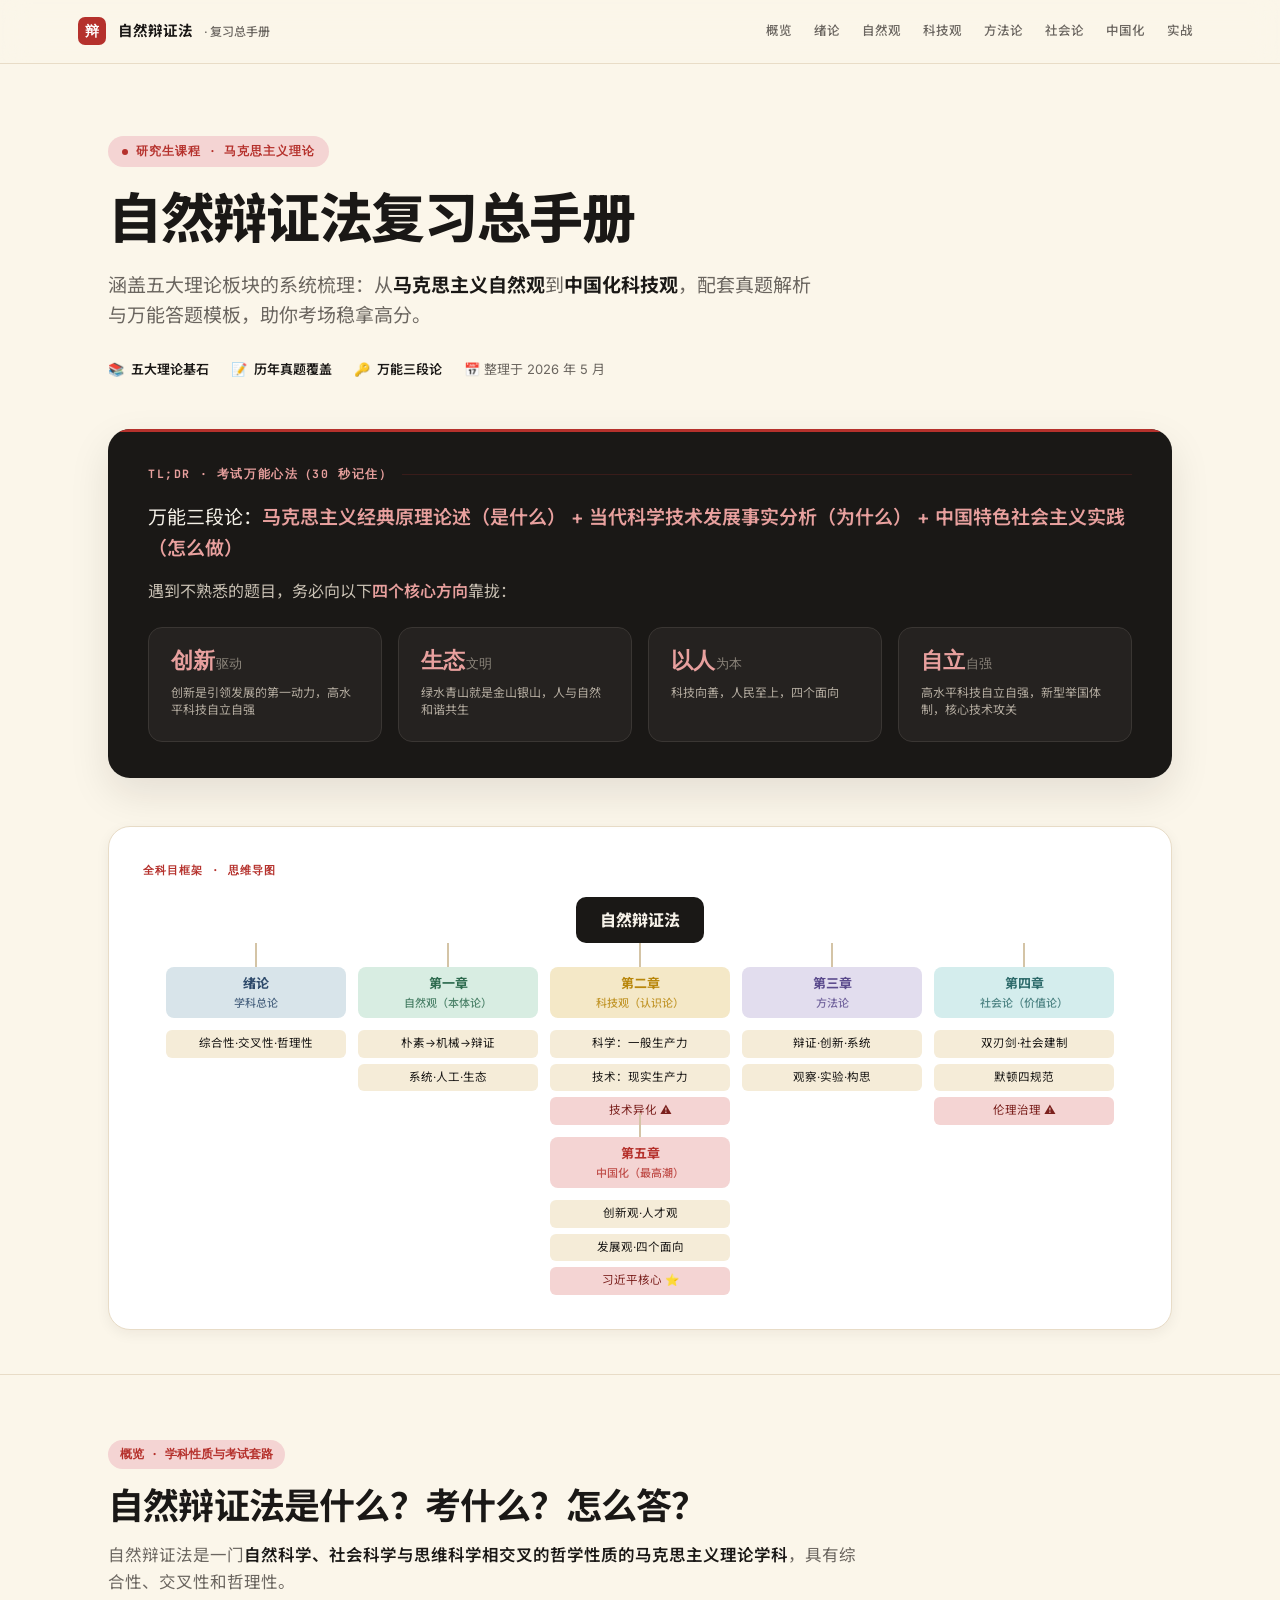
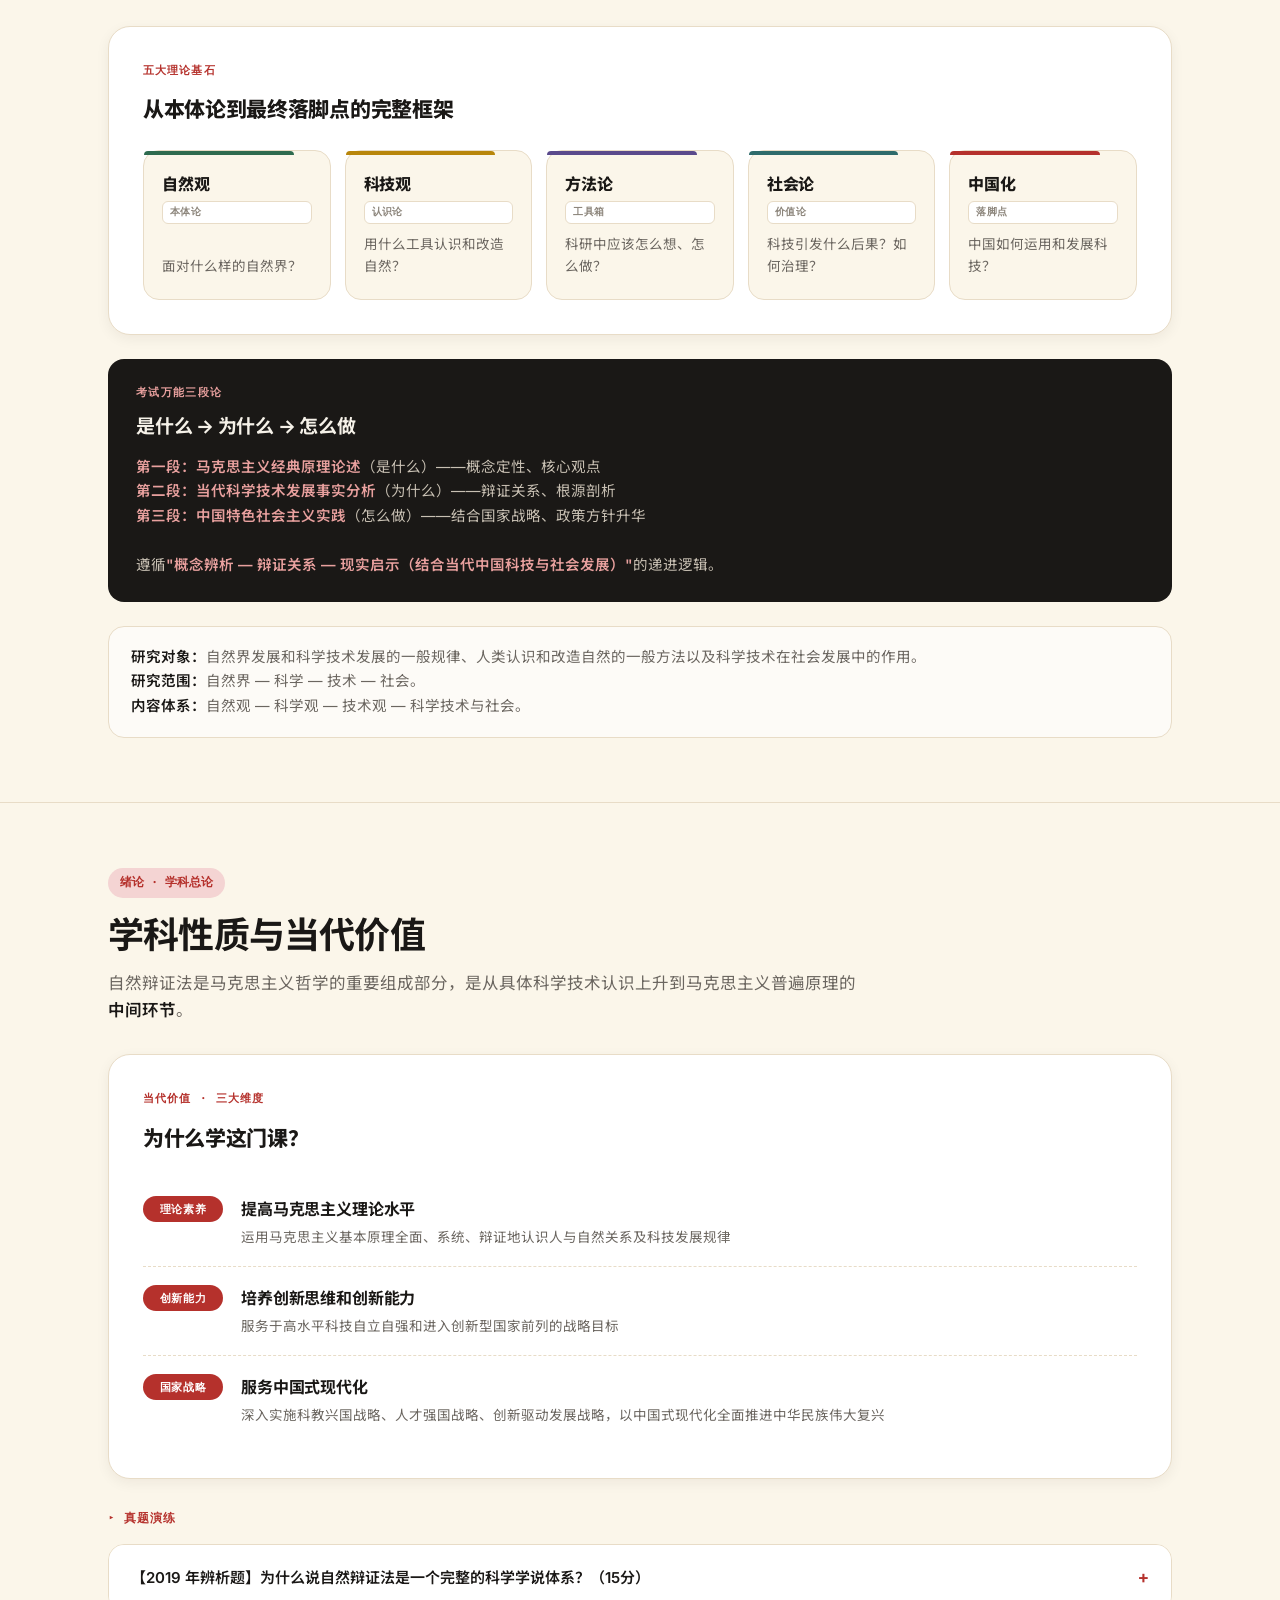
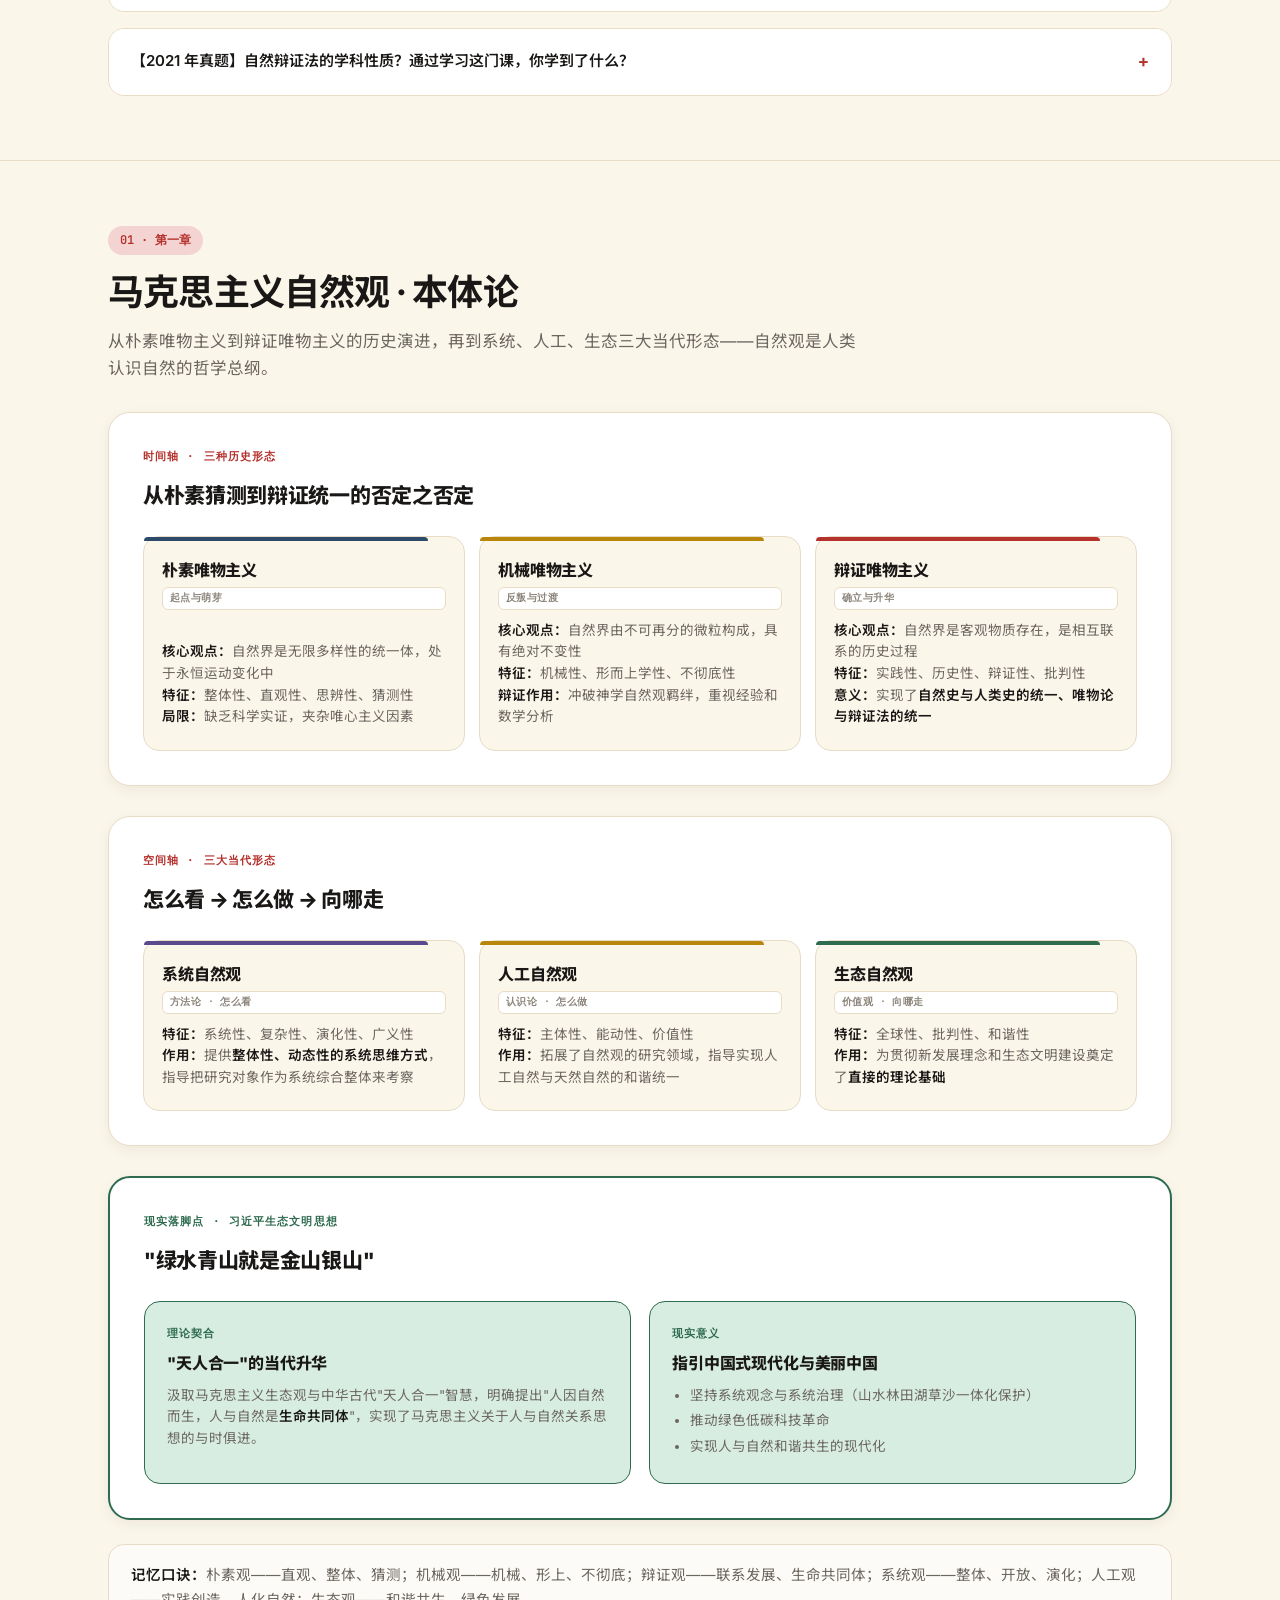
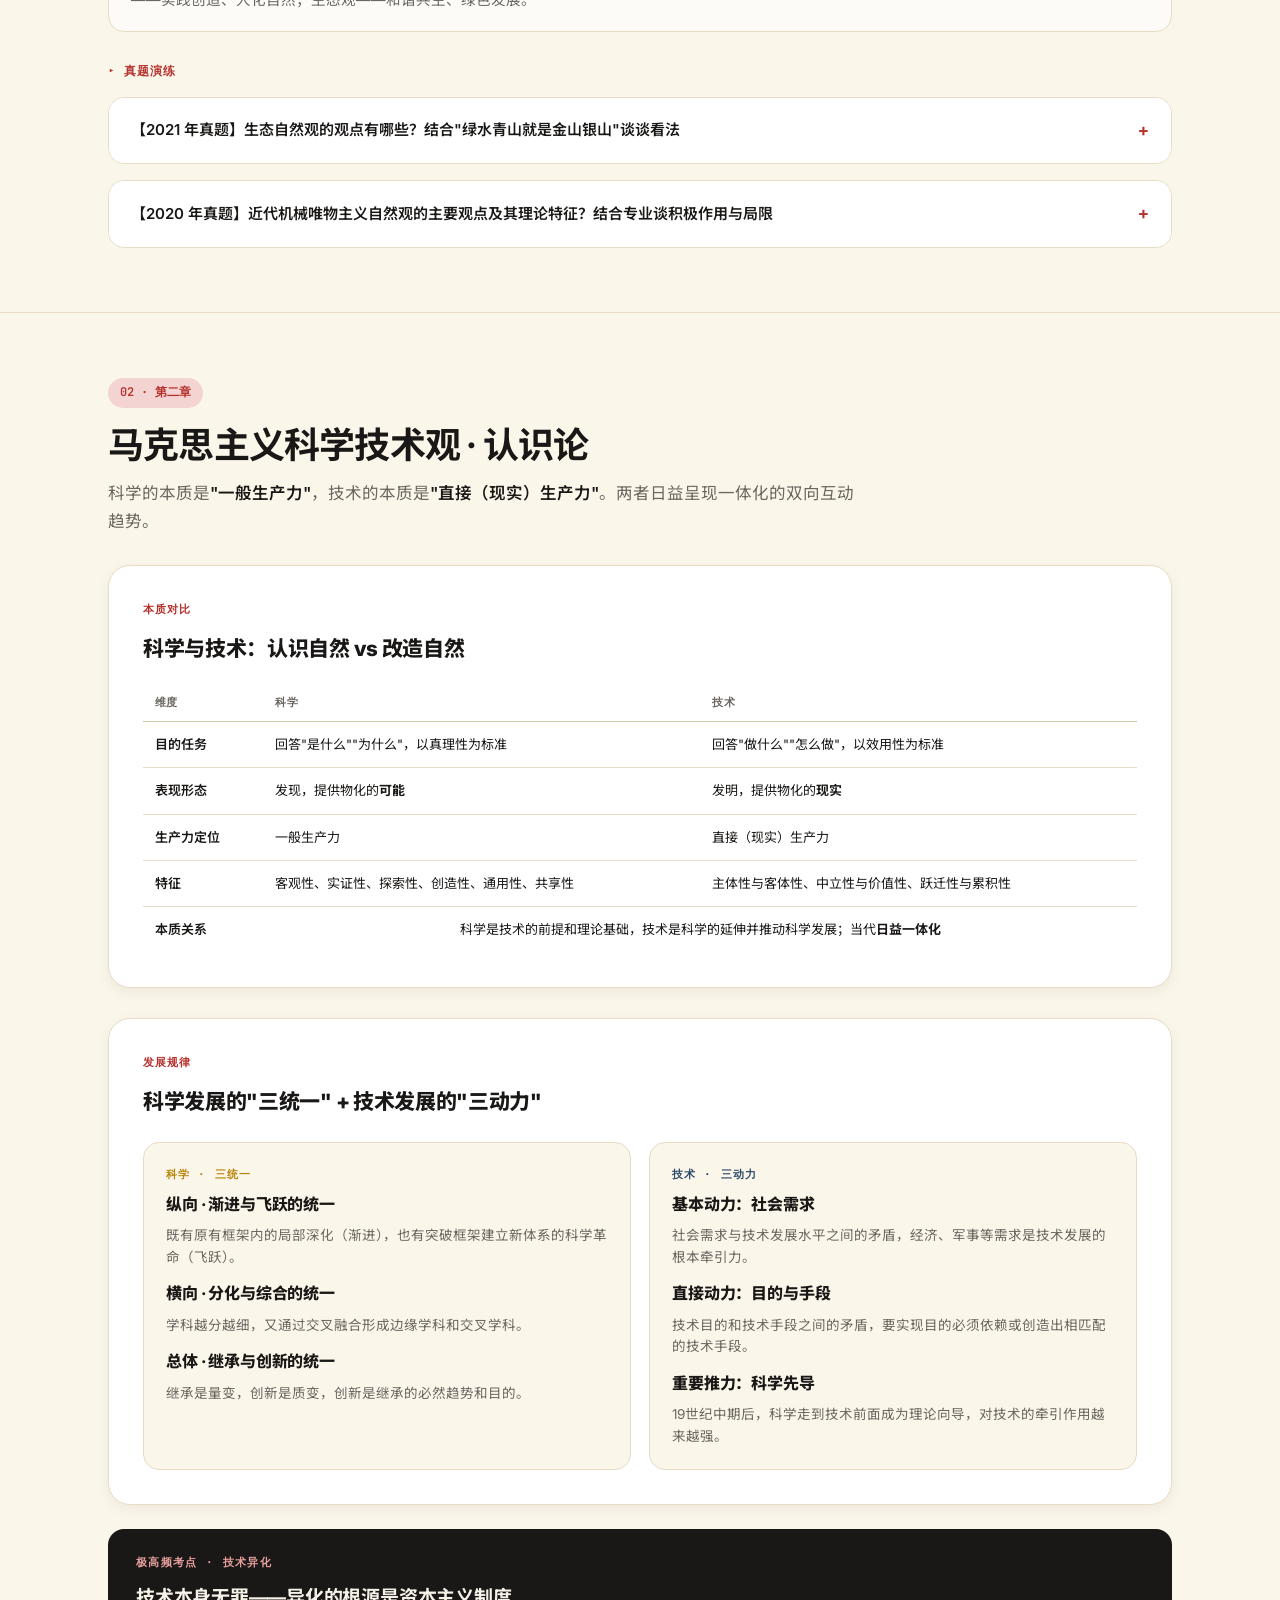
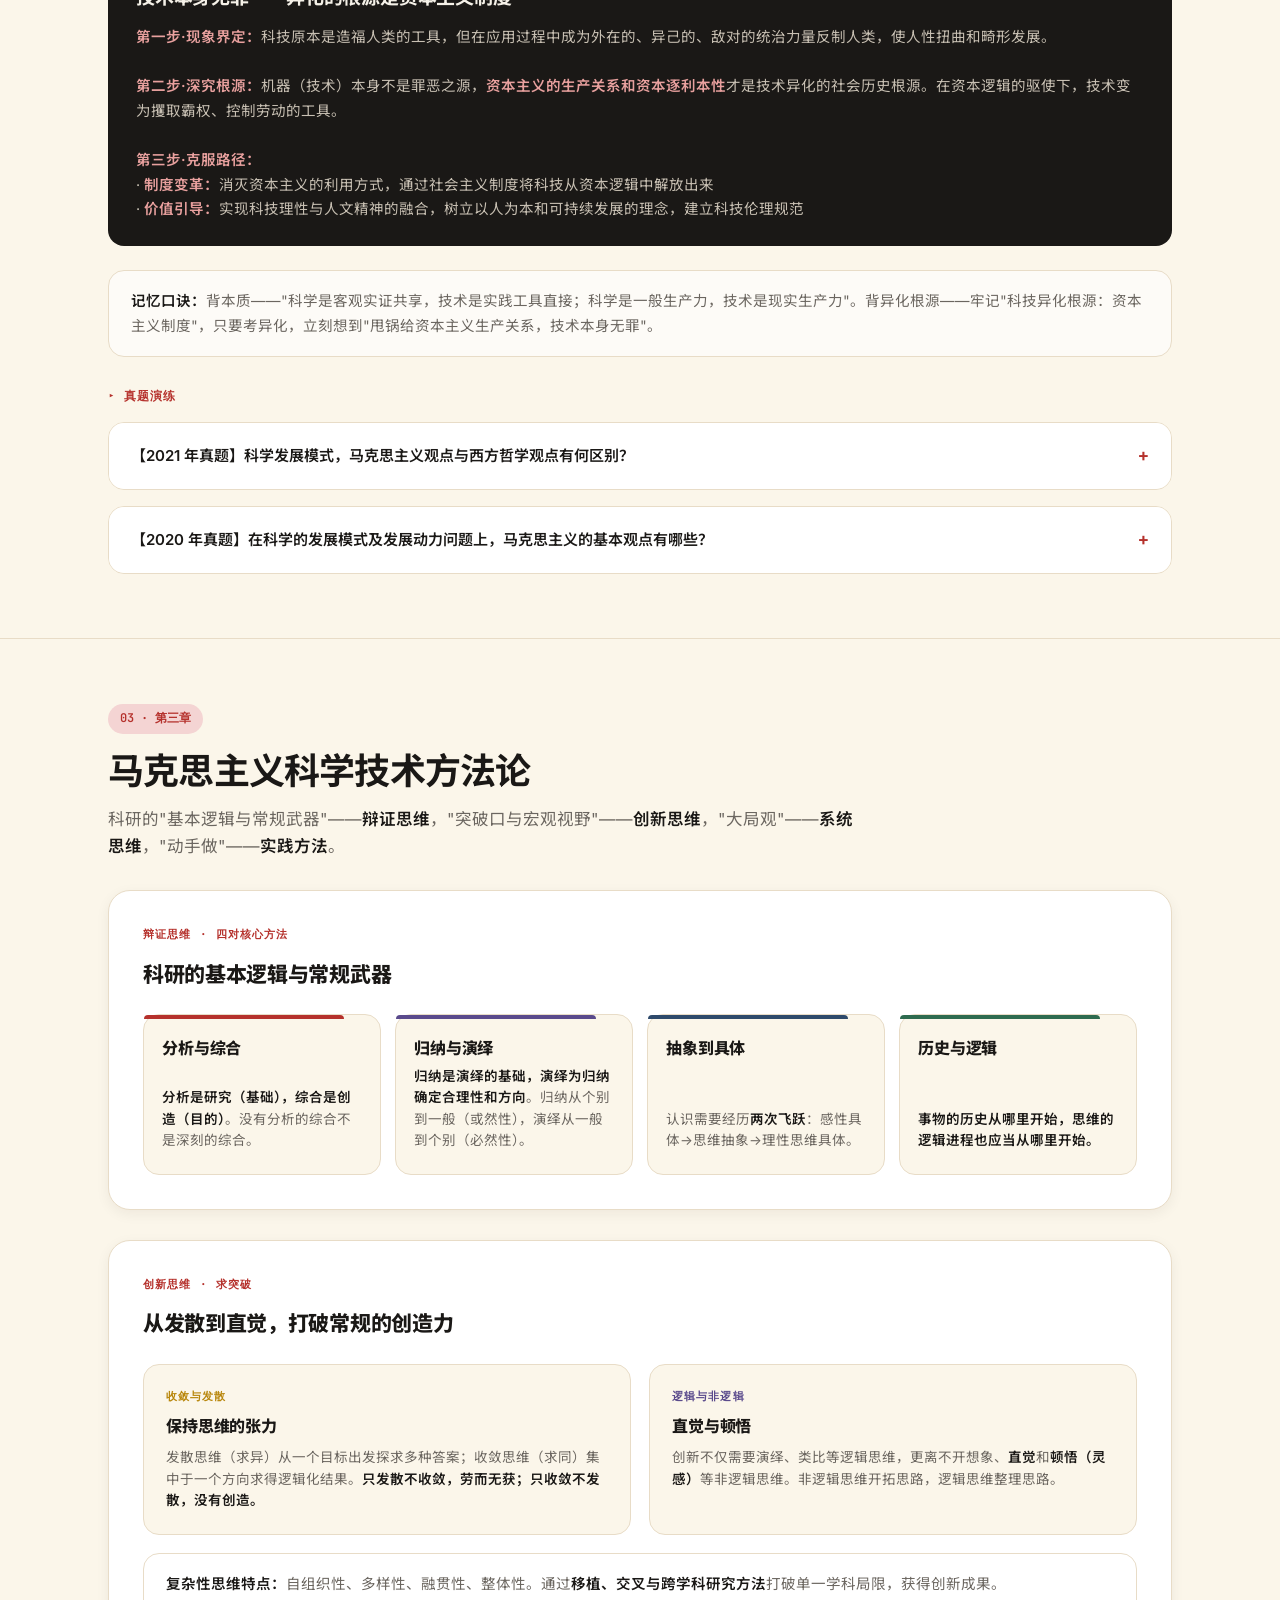
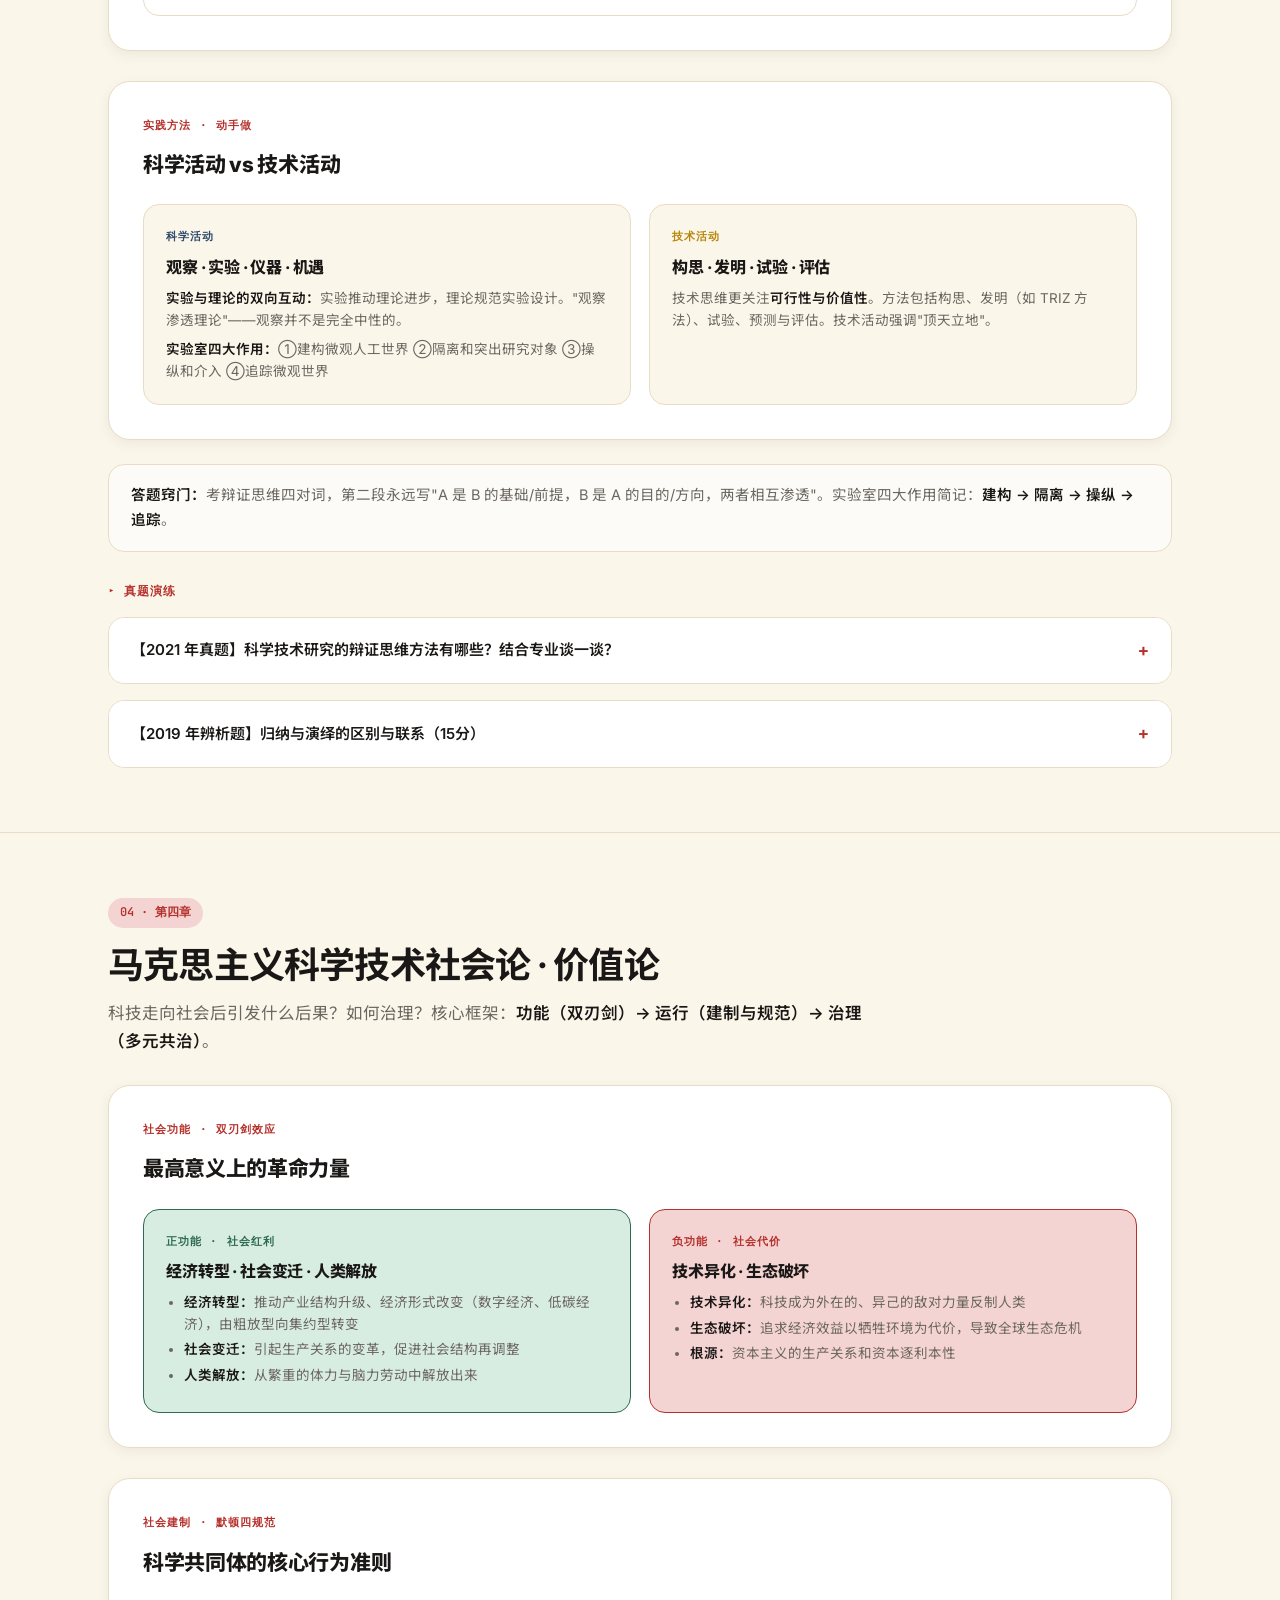
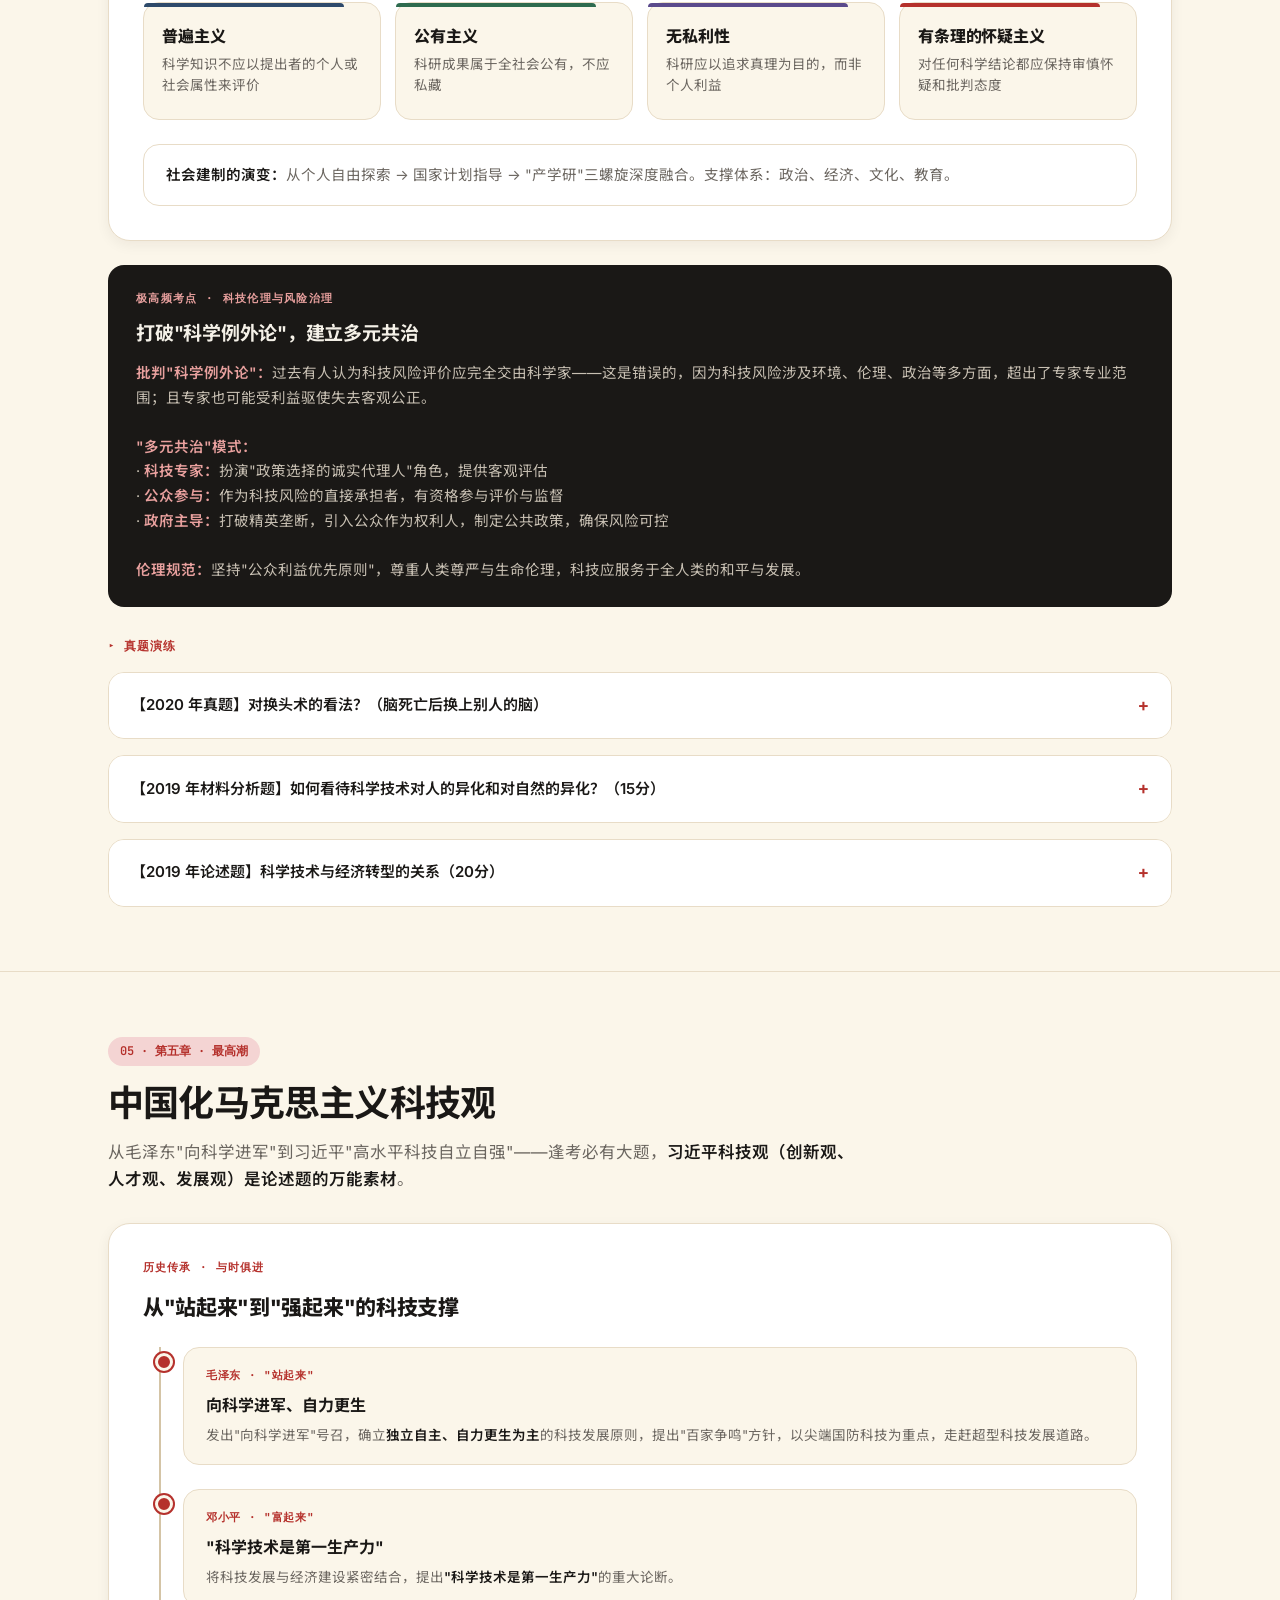
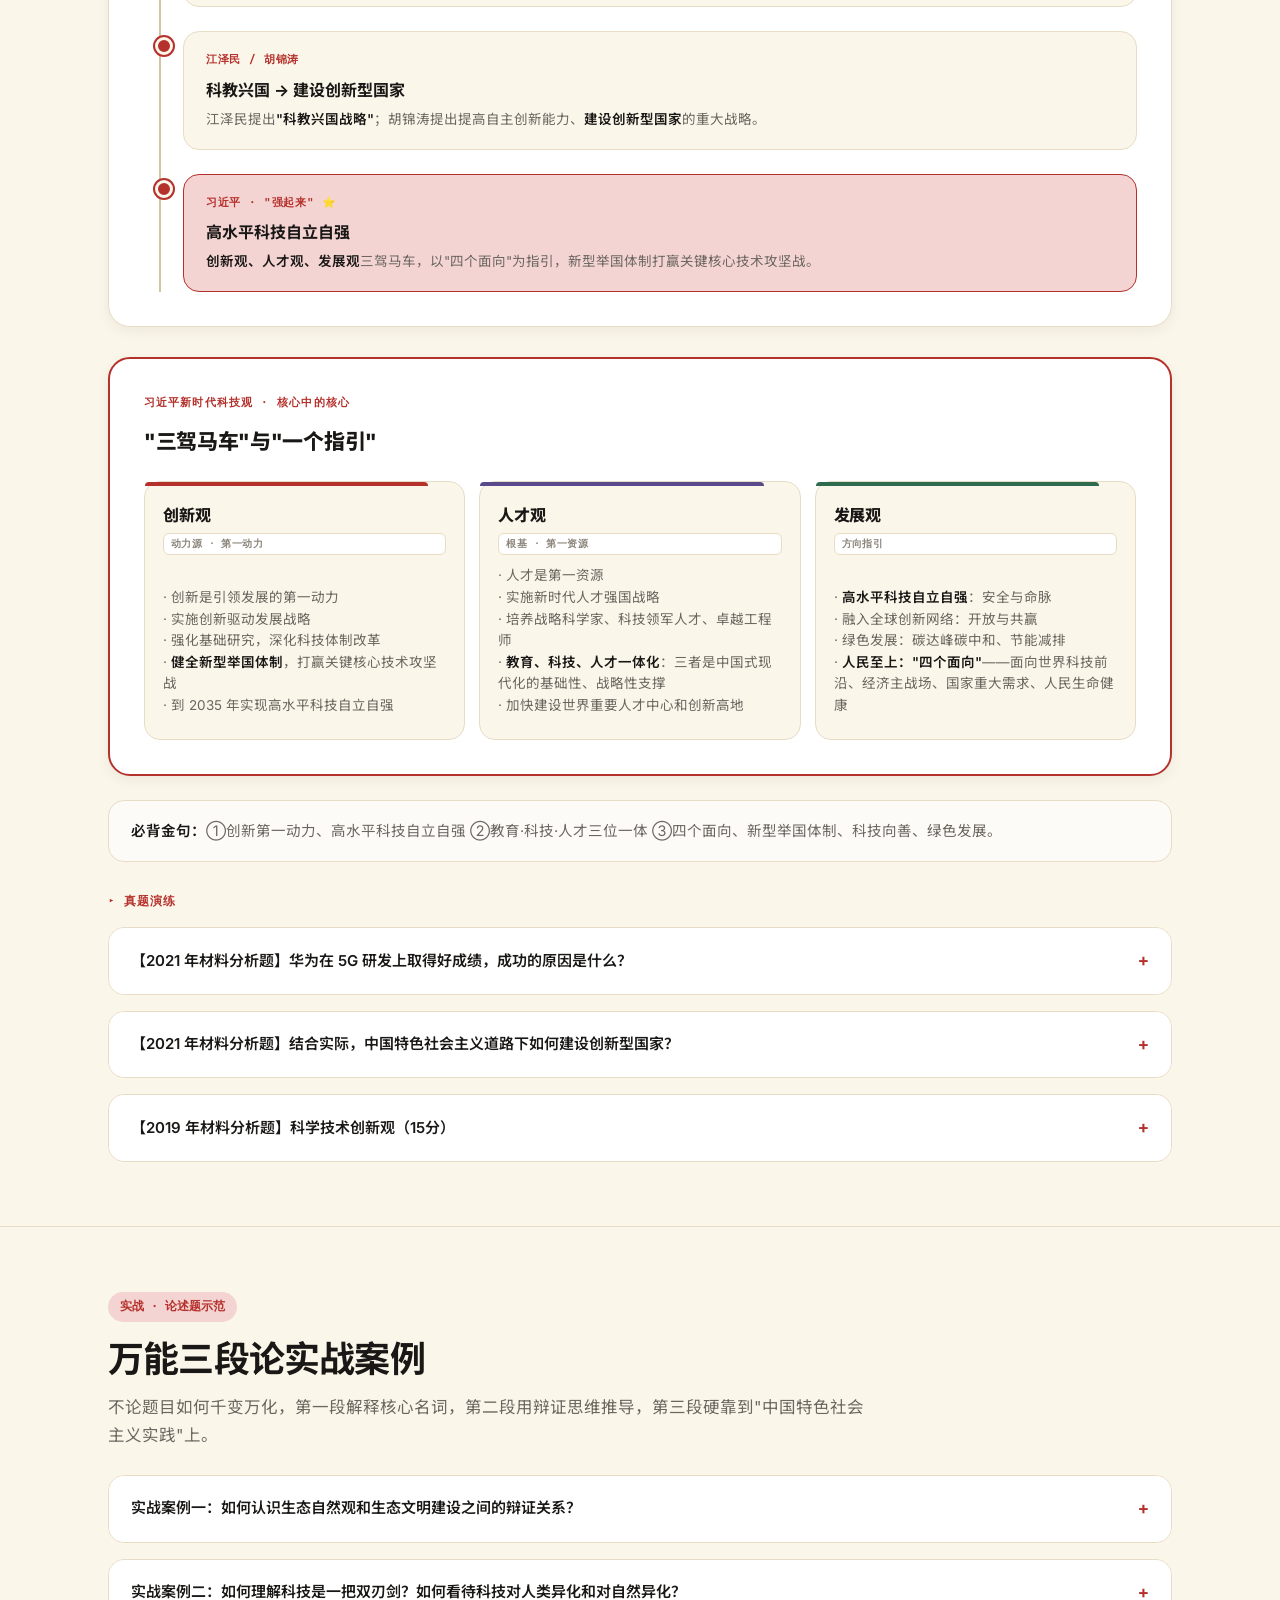
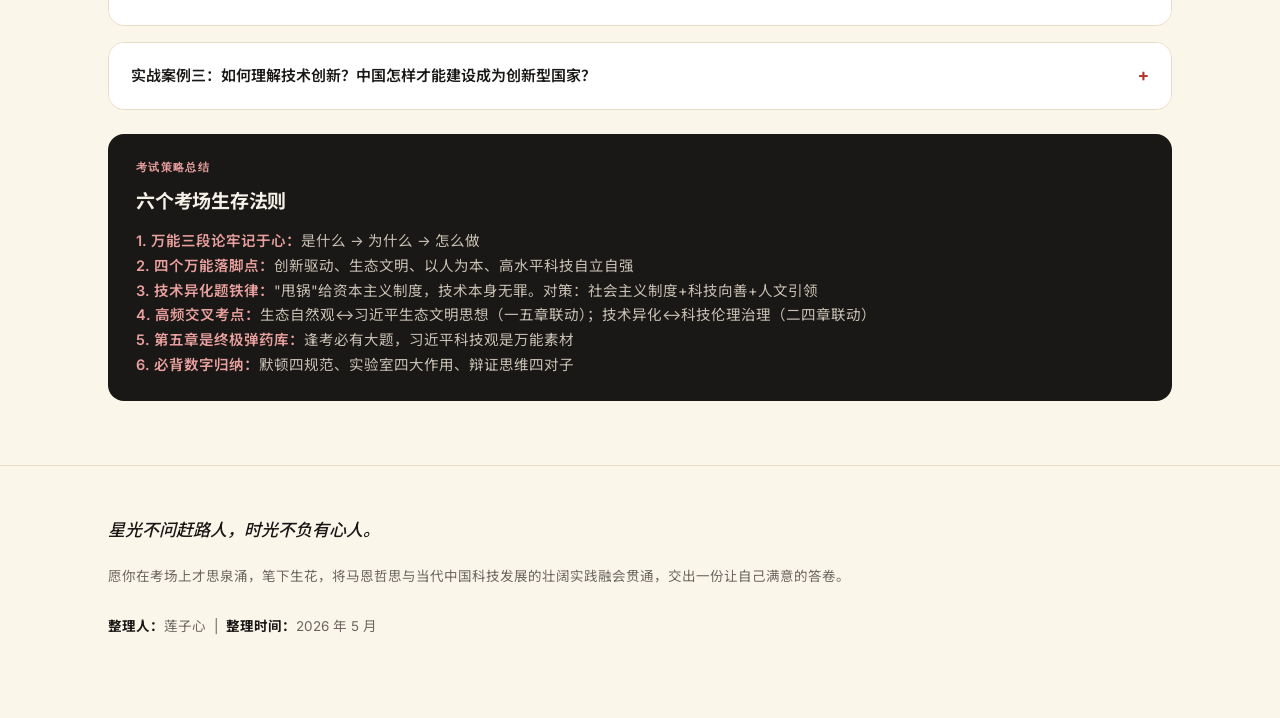
==== docs/index.html @ 7fee8c64 "update docs" ====
<!DOCTYPE html>
<html lang="zh-CN">
<head>
<meta charset="UTF-8">
<meta name="viewport" content="width=device-width, initial-scale=1.0">
<title>自然辩证法复习总手册 · 可视化阅读</title>
<link rel="preconnect" href="https://fonts.googleapis.com/">
<link rel="preconnect" href="https://fonts.gstatic.com/" crossorigin="">
<link href="https://fonts.googleapis.com/css2?family=Inter:wght@400;500;600;700;800&family=JetBrains+Mono:wght@500;600;700;800&family=Noto+Sans+SC:wght@400;500;600;700;800&display=swap" rel="stylesheet">
<style>
:root {
  --bg: #FBF6EA;
  --bg-surface: #FFFFFF;
  --bg-soft: #F5ECD8;
  --bg-dark: #1A1816;
  --bg-dark-2: #252220;
  --text: #1A1816;
  --text-muted: #6B6660;
  --text-soft: #8C857B;
  --text-invert: #F5F1E8;
  --accent: #B5312C;
  --accent-hover: #962823;
  --accent-soft: #F4D4D3;
  --accent-deep: #7A1F1C;
  --indigo: #2E4A6B;
  --indigo-soft: #D8E4EA;
  --green: #2E6B4F;
  --green-soft: #D8EDE2;
  --purple: #5A4A8C;
  --purple-soft: #E2DDEE;
  --amber: #B8860B;
  --amber-soft: #F4E8C7;
  --teal: #2E6B6B;
  --teal-soft: #D4EDED;
  --border: #E8DCC7;
  --border-strong: #D4C4A6;
  --border-dark: #3A3633;
  --shadow-sm: 0 1px 2px rgba(26,24,22,0.04);
  --shadow-md: 0 4px 14px rgba(26,24,22,0.06);
  --shadow-lg: 0 16px 40px rgba(26,24,22,0.10);
  --radius: 10px;
  --radius-lg: 16px;
  --radius-xl: 22px;
}

* { box-sizing: border-box; margin: 0; padding: 0; }
html { scroll-behavior: smooth; }
body {
  font-family: 'Inter', 'Noto Sans SC', -apple-system, BlinkMacSystemFont, sans-serif;
  background: var(--bg);
  color: var(--text);
  line-height: 1.65;
  font-size: 16px;
  -webkit-font-smoothing: antialiased;
  text-rendering: optimizeLegibility;
}
a { color: var(--accent); text-decoration: none; }
a:hover { color: var(--accent-hover); }
.container { max-width: 1120px; margin: 0 auto; padding: 0 28px; }

/* ---------- Progress Bar ---------- */
.progress-bar {
  position: fixed; top: 0; left: 0; height: 3px; z-index: 200;
  background: var(--accent);
  width: 0%; transition: width 0.1s linear;
}

/* ---------- Top Bar ---------- */
.topbar {
  position: sticky; top: 0; z-index: 100;
  background: rgba(251,246,234,0.82);
  backdrop-filter: blur(14px);
  -webkit-backdrop-filter: blur(14px);
  border-bottom: 1px solid var(--border);
}
.topbar-inner {
  display: flex; align-items: center; justify-content: space-between;
  padding: 14px 28px; max-width: 1180px; margin: 0 auto;
}
.brand {
  display: flex; align-items: center; gap: 12px;
  font-weight: 700; font-size: 14.5px; letter-spacing: -0.005em;
}
.brand-logo {
  width: 28px; height: 28px; border-radius: 7px;
  background: var(--accent);
  display: grid; place-items: center; color: white; font-size: 14px; font-weight: 800;
  font-family: 'JetBrains Mono', monospace;
}
.brand-text { color: var(--text); }
.brand-text small { color: var(--text-muted); font-weight: 500; font-size: 12px; margin-left: 8px; }
.topnav { display: flex; gap: 4px; align-items: center; }
.topnav a {
  padding: 7px 9px; border-radius: 8px;
  color: var(--text-muted); font-size: 12.5px; font-weight: 500;
  transition: color 0.15s, background 0.15s;
}
.topnav a:hover { color: var(--text); background: var(--accent-soft); }

/* ---------- Hero ---------- */
.hero { padding: 72px 0 44px; }
.eyebrow {
  display: inline-flex; align-items: center; gap: 8px;
  font-size: 11.5px; font-weight: 600; letter-spacing: 0.08em;
  color: var(--accent); text-transform: uppercase;
  background: var(--accent-soft); padding: 6px 14px; border-radius: 100px;
  margin-bottom: 22px; font-family: 'JetBrains Mono', monospace;
}
.eyebrow .dot { width: 6px; height: 6px; border-radius: 50%; background: var(--accent); }
h1 {
  font-size: clamp(34px, 5.2vw, 54px); line-height: 1.1; letter-spacing: -0.025em;
  font-weight: 800; margin-bottom: 22px; max-width: 880px;
}
.hero-sub {
  font-size: 19px; color: var(--text-muted); max-width: 720px; line-height: 1.6;
  font-weight: 400;
}
.hero-meta {
  display: flex; gap: 22px; margin-top: 28px; font-size: 13px; color: var(--text-muted);
  flex-wrap: wrap; align-items: center;
}
.hero-meta span { display: inline-flex; align-items: center; gap: 7px; }
.hero-meta b { color: var(--text); font-weight: 600; }

/* TL;DR card */
.tldr {
  margin-top: 48px; background: var(--bg-dark); color: var(--text-invert);
  border-radius: var(--radius-xl); padding: 36px 40px;
  box-shadow: var(--shadow-lg); position: relative; overflow: hidden;
}
.tldr::before {
  content: ''; position: absolute; top: 0; left: 0; right: 0; height: 3px;
  background: var(--accent);
}
.tldr-title {
  font-size: 11.5px; font-weight: 700; letter-spacing: 0.14em; text-transform: uppercase;
  color: #E8A09E; margin-bottom: 18px; font-family: 'JetBrains Mono', monospace;
  display: flex; align-items: center; gap: 10px;
}
.tldr-title::after {
  content: ''; flex: 1; height: 1px; background: rgba(181,49,44,0.2);
}
.tldr-text {
  font-size: 19px; line-height: 1.65; color: var(--text-invert); font-weight: 400;
}
.tldr-text b { color: #E8A09E; font-weight: 600; }
.tldr-text + .tldr-text { margin-top: 14px; font-size: 16px; color: #C8C0B3; }

/* Metric strip */
.metrics-row {
  display: grid; grid-template-columns: repeat(4, 1fr); gap: 16px;
  margin-top: 22px;
}
.metric {
  background: var(--bg-dark-2); border-radius: 14px; padding: 22px;
  border: 1px solid var(--border-dark);
  display: flex; flex-direction: column; gap: 6px;
}
.metric-value {
  font-size: 22px; font-weight: 800; letter-spacing: -0.02em;
  color: #E8A09E; line-height: 1; font-family: 'JetBrains Mono', monospace;
}
.metric-value small { font-size: 13px; font-weight: 500; color: #8C857B; margin-left: 2px; }
.metric-label {
  font-size: 12px; color: #B3AB9F; line-height: 1.45; margin-top: 6px;
}

/* ---------- Section ---------- */
section.block { padding: 64px 0; border-top: 1px solid var(--border); }
.section-head { margin-bottom: 26px; max-width: 760px; }
.section-num {
  display: inline-flex; align-items: center; gap: 8px;
  font-family: 'JetBrains Mono', monospace; font-size: 12px;
  color: var(--accent); font-weight: 600;
  background: var(--accent-soft); padding: 5px 12px; border-radius: 100px;
  margin-bottom: 16px;
}
h2 {
  font-size: clamp(26px, 3.4vw, 36px); font-weight: 700; letter-spacing: -0.022em;
  margin-bottom: 14px; line-height: 1.18;
}
h3 {
  font-size: 19px; font-weight: 700; letter-spacing: -0.012em;
  margin-bottom: 10px; line-height: 1.3;
}
h4 {
  font-size: 16px; font-weight: 700; margin-bottom: 8px; letter-spacing: -0.01em;
}
.section-sub { color: var(--text-muted); font-size: 16.5px; line-height: 1.65; }
.section-sub b { color: var(--text); font-weight: 600; }
.article-copy {
  max-width: 760px;
  font-size: 17px;
  line-height: 1.82;
  color: var(--text);
}
.article-copy p + p { margin-top: 16px; }
.article-copy b { font-weight: 600; color: var(--text); }
.article-copy em { color: var(--text-muted); font-style: normal; }
.article-copy ul, .article-copy ol { margin-top: 12px; padding-left: 22px; }
.article-copy li { margin-bottom: 8px; }
.article-copy li::marker { color: var(--accent); }

/* ---------- Visual Panels ---------- */
.panel {
  margin-top: 30px;
  background: var(--bg-surface);
  border: 1px solid var(--border);
  border-radius: var(--radius-xl);
  padding: 34px;
  box-shadow: var(--shadow-md);
}
.panel-kicker {
  font-family: 'JetBrains Mono', monospace;
  font-size: 11px; font-weight: 700; letter-spacing: 0.1em;
  text-transform: uppercase; color: var(--accent); margin-bottom: 14px;
}
.panel-title {
  font-size: 21px; font-weight: 800; letter-spacing: -0.015em;
  margin-bottom: 10px;
}
.panel-desc {
  color: var(--text-muted); font-size: 14.5px; line-height: 1.65;
  max-width: 640px;
}

/* ---------- Compare Grid (variant cards) ---------- */
.compare-grid {
  display: grid; gap: 14px;
  margin-top: 22px;
}
.compare-grid.cols-3 { grid-template-columns: repeat(3, 1fr); }
.compare-grid.cols-4 { grid-template-columns: repeat(4, 1fr); }
.compare-grid.cols-5 { grid-template-columns: repeat(5, 1fr); }
.compare-card {
  border: 1px solid var(--border);
  border-radius: var(--radius-lg);
  padding: 18px 18px 22px;
  background: var(--bg);
  display: flex; flex-direction: column;
  transition: all 0.2s;
}
.compare-card:hover { border-color: var(--border-strong); box-shadow: var(--shadow-sm); }
.compare-card .card-top {
  width: 100%; height: 4px; border-radius: 4px 4px 0 0;
  margin: -18px -18px 16px -18px;
}
.card-name {
  font-size: 16px; font-weight: 800; letter-spacing: -0.01em;
  margin-bottom: 4px;
}
.card-tag {
  font-family: 'JetBrains Mono', monospace; font-size: 10px;
  color: var(--text-soft); font-weight: 600;
  background: var(--bg-surface); border: 1px solid var(--border);
  padding: 2px 7px; border-radius: 6px;
  letter-spacing: 0.04em; display: inline-block; margin-bottom: 10px;
}
.card-body {
  font-size: 13.5px; color: var(--text-muted); line-height: 1.6;
  margin-top: auto;
}
.card-body b { color: var(--text); font-weight: 600; }

/* ---------- Dark Callout (trick) ---------- */
.trick {
  margin-top: 24px;
  background: var(--bg-dark);
  border-radius: var(--radius-lg);
  padding: 24px 28px;
  color: var(--text-invert);
}
.trick-tag {
  font-family: 'JetBrains Mono', monospace; font-size: 11px;
  letter-spacing: 0.12em; text-transform: uppercase; color: #E8A09E;
  font-weight: 700; margin-bottom: 10px;
}
.trick-title { font-size: 19px; font-weight: 700; margin-bottom: 12px; letter-spacing: -0.012em; }
.trick-body { font-size: 14.5px; color: #C8C0B3; line-height: 1.7; }
.trick-body b { color: #E8A09E; font-weight: 600; }

/* ---------- Reader Note ---------- */
.reader-note {
  margin-top: 24px;
  padding: 18px 22px;
  background: rgba(255,255,255,0.62);
  border: 1px solid var(--border);
  border-radius: var(--radius-lg);
  color: var(--text-muted);
  font-size: 14.5px;
  line-height: 1.7;
}
.reader-note b { color: var(--text); font-weight: 600; }

/* ---------- Q&A Block ---------- */
.qa-block {
  margin-top: 16px;
  border: 1px solid var(--border);
  border-radius: var(--radius-lg);
  overflow: hidden;
  background: var(--bg-surface);
}
.qa-question {
  padding: 18px 22px;
  cursor: pointer;
  display: flex; align-items: center; justify-content: space-between;
  font-weight: 600; font-size: 15px;
  background: var(--bg-surface);
  transition: background 0.15s;
  user-select: none;
}
.qa-question:hover { background: var(--bg-soft); }
.qa-question .qa-toggle {
  font-family: 'JetBrains Mono', monospace;
  font-size: 18px; color: var(--accent);
  transition: transform 0.2s;
  flex-shrink: 0; margin-left: 12px;
}
.qa-block.open .qa-toggle { transform: rotate(45deg); }
.qa-answer {
  max-height: 0; overflow: hidden;
  transition: max-height 0.35s ease;
}
.qa-answer-inner {
  padding: 0 22px 22px;
  font-size: 14.5px; line-height: 1.8;
  color: var(--text);
  border-top: 1px solid var(--border);
  padding-top: 18px;
}
.qa-answer-inner b { font-weight: 600; }
.qa-answer-inner p + p { margin-top: 12px; }
.qa-answer-inner ul, .qa-answer-inner ol { margin-top: 8px; padding-left: 22px; }
.qa-answer-inner li { margin-bottom: 6px; }

/* ---------- Timeline ---------- */
.timeline {
  margin-top: 22px;
  position: relative;
  padding-left: 40px;
}
.timeline::before {
  content: ''; position: absolute; left: 16px; top: 0; bottom: 0;
  width: 2px; background: var(--border-strong);
}
.timeline-item {
  position: relative; margin-bottom: 24px;
}
.timeline-item:last-child { margin-bottom: 0; }
.timeline-item::before {
  content: ''; position: absolute; left: -28px; top: 6px;
  width: 12px; height: 12px; border-radius: 50%;
  background: var(--accent); border: 3px solid var(--bg);
  box-shadow: 0 0 0 2px var(--accent);
}
.timeline-card {
  background: var(--bg);
  border: 1px solid var(--border);
  border-radius: var(--radius-lg);
  padding: 18px 22px;
}
.timeline-card .tl-label {
  font-family: 'JetBrains Mono', monospace;
  font-size: 11px; font-weight: 700; color: var(--accent);
  letter-spacing: 0.06em; margin-bottom: 8px;
  text-transform: uppercase;
}
.timeline-card .tl-title { font-size: 16px; font-weight: 700; margin-bottom: 6px; }
.timeline-card .tl-body { font-size: 13.5px; color: var(--text-muted); line-height: 1.6; }
.timeline-card .tl-body b { color: var(--text); font-weight: 600; }

/* ---------- Flow Steps ---------- */
.flow-steps {
  margin-top: 22px;
  display: grid; gap: 0;
}
.flow-step {
  display: grid; grid-template-columns: 80px 1fr;
  gap: 18px; align-items: start;
  padding: 18px 0;
  border-bottom: 1px dashed var(--border);
}
.flow-step:last-child { border-bottom: 0; }
.flow-step-num {
  font-family: 'JetBrains Mono', monospace;
  font-size: 11px; font-weight: 700;
  color: white; background: var(--accent);
  padding: 4px 12px; border-radius: 100px;
  text-align: center; letter-spacing: 0.06em;
  white-space: nowrap;
}
.flow-step-content h4 { font-size: 16px; font-weight: 700; margin-bottom: 4px; }
.flow-step-content p { font-size: 13.5px; color: var(--text-muted); line-height: 1.6; }

/* ---------- Two-Column Grid ---------- */
.dual-grid {
  display: grid; grid-template-columns: 1fr 1fr;
  gap: 18px; margin-top: 22px;
}
.dual-card {
  background: var(--bg);
  border: 1px solid var(--border);
  border-radius: var(--radius-lg);
  padding: 22px;
}
.dual-card.accent-border { border-color: var(--accent); background: var(--accent-soft); }
.dual-card.green-border { border-color: var(--green); background: var(--green-soft); }
.dual-card .dc-tag {
  font-family: 'JetBrains Mono', monospace; font-size: 11px;
  font-weight: 700; letter-spacing: 0.1em; text-transform: uppercase;
  margin-bottom: 8px;
}
.dual-card h4 { font-size: 16px; font-weight: 800; margin-bottom: 8px; }
.dual-card p, .dual-card ul { font-size: 13.5px; color: var(--text-muted); line-height: 1.6; }
.dual-card ul { padding-left: 18px; margin-top: 6px; }
.dual-card li { margin-bottom: 4px; }
.dual-card b { color: var(--text); font-weight: 600; }

/* ---------- Table ---------- */
.compare-table { width: 100%; border-collapse: collapse; font-size: 13px; margin-top: 16px; }
.compare-table th {
  text-align: left; padding: 10px 12px;
  font-family: 'JetBrains Mono', monospace; font-size: 11px;
  color: var(--text-muted); font-weight: 600;
  border-bottom: 1px solid var(--border-strong);
  letter-spacing: 0.04em; text-transform: uppercase;
}
.compare-table td {
  padding: 12px;
  border-bottom: 1px solid var(--border);
  color: var(--text);
  vertical-align: top;
}
.compare-table td:first-child { font-weight: 600; }
.compare-table tr:last-child td { border-bottom: 0; }
.compare-table tr.highlight td {
  background: var(--accent-soft); color: var(--accent-deep); font-weight: 600;
}

/* ---------- Visual Bridge label ---------- */
.visual-bridge {
  margin: 30px 0 14px;
  max-width: 760px;
  font-family: 'JetBrains Mono', monospace;
  font-size: 11.5px;
  font-weight: 600;
  letter-spacing: 0.08em;
  text-transform: uppercase;
  color: var(--accent);
}

/* ---------- Mind Map (CSS tree) ---------- */
.mindmap {
  margin-top: 48px;
  background: var(--bg-surface);
  border: 1px solid var(--border);
  border-radius: var(--radius-xl);
  padding: 34px;
  box-shadow: var(--shadow-md);
  overflow-x: auto;
}
.mindmap-kicker {
  font-family: 'JetBrains Mono', monospace;
  font-size: 11px; font-weight: 700; letter-spacing: 0.1em;
  text-transform: uppercase; color: var(--accent); margin-bottom: 18px;
}
.map-tree {
  display: flex; flex-direction: column; align-items: center; gap: 0;
  font-size: 14px;
}
.map-root {
  background: var(--bg-dark); color: var(--text-invert);
  padding: 10px 24px; border-radius: var(--radius);
  font-weight: 800; font-size: 16px; letter-spacing: -0.01em;
  text-align: center;
}
.map-branches {
  display: flex; gap: 12px; margin-top: 24px;
  flex-wrap: wrap; justify-content: center;
}
.map-branch {
  display: flex; flex-direction: column; align-items: center;
  min-width: 180px; max-width: 200px;
  position: relative;
}
.map-branch::before {
  content: ''; position: absolute; top: -24px;
  width: 2px; height: 24px; background: var(--border-strong);
}
.map-node {
  padding: 8px 14px; border-radius: 8px;
  font-weight: 700; font-size: 13px;
  text-align: center; line-height: 1.3;
  width: 100%;
}
.map-node .map-sub {
  display: block; font-size: 11px; font-weight: 500;
  margin-top: 4px; opacity: 0.8;
}
.map-leaves {
  display: flex; flex-direction: column; gap: 6px;
  margin-top: 12px; width: 100%;
}
.map-leaf {
  padding: 6px 10px; border-radius: 6px;
  font-size: 11.5px; line-height: 1.35;
  text-align: center;
}

/* ---------- Footer ---------- */
.site-foot {
  border-top: 1px solid var(--border);
  padding: 50px 0 80px;
  color: var(--text-muted);
  font-size: 13.5px;
  line-height: 1.65;
}
.site-foot .container { display: grid; gap: 12px; }
.site-foot .foot-quote {
  font-size: 17px; color: var(--text); font-weight: 500;
  font-style: italic; line-height: 1.7;
  margin-bottom: 8px;
}

/* ---------- Back to Top ---------- */
.back-top {
  position: fixed; bottom: 32px; right: 32px;
  width: 44px; height: 44px; border-radius: 50%;
  background: var(--accent); color: white;
  display: grid; place-items: center;
  cursor: pointer; box-shadow: var(--shadow-md);
  opacity: 0; pointer-events: none;
  transition: opacity 0.2s, transform 0.2s;
  font-size: 20px; font-weight: 700;
  z-index: 90; border: none;
}
.back-top.visible { opacity: 1; pointer-events: auto; }
.back-top:hover { transform: translateY(-2px); }

/* ---------- Responsive ---------- */
@media (max-width: 880px) {
  .container { padding: 0 20px; }
  .topnav { display: none; }
  .hero { padding: 50px 0 32px; }
  .tldr { padding: 26px 24px; }
  .metrics-row { grid-template-columns: 1fr 1fr; }
  .compare-grid.cols-3, .compare-grid.cols-4, .compare-grid.cols-5 {
    grid-template-columns: 1fr;
  }
  .dual-grid { grid-template-columns: 1fr; }
  .flow-step { grid-template-columns: 1fr; gap: 6px; }
  .map-branches { flex-direction: column; align-items: center; }
  .map-branch { min-width: auto; max-width: 100%; width: 100%; }
  .map-branch::before { display: none; }
}
</style>
</head>
<body>

<!-- Progress Bar -->
<div class="progress-bar" id="progressBar"></div>

<!-- Back to Top -->
<button class="back-top" id="backTop" onclick="window.scrollTo({top:0})">&#8593;</button>

<!-- ============== Top Bar ============== -->
<header class="topbar">
  <div class="topbar-inner">
    <div class="brand">
      <div class="brand-logo">辩</div>
      <div class="brand-text">自然辩证法 <small>· 复习总手册</small></div>
    </div>
    <nav class="topnav">
      <a href="#overview">概览</a>
      <a href="#intro">绪论</a>
      <a href="#ch1">自然观</a>
      <a href="#ch2">科技观</a>
      <a href="#ch3">方法论</a>
      <a href="#ch4">社会论</a>
      <a href="#ch5">中国化</a>
      <a href="#practice">实战</a>
    </nav>
  </div>
</header>

<!-- ============== Hero ============== -->
<section class="hero">
  <div class="container">
    <div class="eyebrow"><span class="dot"></span>研究生课程 · 马克思主义理论</div>
    <h1>自然辩证法复习总手册</h1>
    <p class="hero-sub">
      涵盖五大理论板块的系统梳理：从<b style="color:var(--text)">马克思主义自然观</b>到<b style="color:var(--text)">中国化科技观</b>，配套真题解析与万能答题模板，助你考场稳拿高分。
    </p>
    <div class="hero-meta">
      <span>📚 <b>五大理论基石</b></span>
      <span>📝 <b>历年真题覆盖</b></span>
      <span>🔑 <b>万能三段论</b></span>
      <span>📅 整理于 2026 年 5 月</span>
    </div>

    <div class="tldr">
      <div class="tldr-title">TL;DR · 考试万能心法（30 秒记住）</div>
      <p class="tldr-text">
        万能三段论：<b>马克思主义经典原理论述（是什么） + 当代科学技术发展事实分析（为什么） + 中国特色社会主义实践（怎么做）</b>
      </p>
      <p class="tldr-text">
        遇到不熟悉的题目，务必向以下<b>四个核心方向</b>靠拢：
      </p>
      <div class="metrics-row">
        <div class="metric">
          <div class="metric-value">创新<small>驱动</small></div>
          <div class="metric-label">创新是引领发展的第一动力，高水平科技自立自强</div>
        </div>
        <div class="metric">
          <div class="metric-value">生态<small>文明</small></div>
          <div class="metric-label">绿水青山就是金山银山，人与自然和谐共生</div>
        </div>
        <div class="metric">
          <div class="metric-value">以人<small>为本</small></div>
          <div class="metric-label">科技向善，人民至上，四个面向</div>
        </div>
        <div class="metric">
          <div class="metric-value">自立<small>自强</small></div>
          <div class="metric-label">高水平科技自立自强，新型举国体制，核心技术攻关</div>
        </div>
      </div>
    </div>

    <!-- Mind Map -->
    <div class="mindmap">
      <div class="mindmap-kicker">全科目框架 · 思维导图</div>
      <div class="map-tree">
        <div class="map-root">自然辩证法</div>
        <div class="map-branches">
          <div class="map-branch">
            <div class="map-node" style="background:var(--indigo-soft);color:var(--indigo);">绪论<span class="map-sub">学科总论</span></div>
            <div class="map-leaves">
              <div class="map-leaf" style="background:var(--bg-soft);">综合性·交叉性·哲理性</div>
            </div>
          </div>
          <div class="map-branch">
            <div class="map-node" style="background:var(--green-soft);color:var(--green);">第一章<span class="map-sub">自然观（本体论）</span></div>
            <div class="map-leaves">
              <div class="map-leaf" style="background:var(--bg-soft);">朴素→机械→辩证</div>
              <div class="map-leaf" style="background:var(--bg-soft);">系统·人工·生态</div>
            </div>
          </div>
          <div class="map-branch">
            <div class="map-node" style="background:var(--amber-soft);color:var(--amber);">第二章<span class="map-sub">科技观（认识论）</span></div>
            <div class="map-leaves">
              <div class="map-leaf" style="background:var(--bg-soft);">科学：一般生产力</div>
              <div class="map-leaf" style="background:var(--bg-soft);">技术：现实生产力</div>
              <div class="map-leaf" style="background:var(--accent-soft);color:var(--accent-deep);">技术异化 ⚠️</div>
            </div>
          </div>
          <div class="map-branch">
            <div class="map-node" style="background:var(--purple-soft);color:var(--purple);">第三章<span class="map-sub">方法论</span></div>
            <div class="map-leaves">
              <div class="map-leaf" style="background:var(--bg-soft);">辩证·创新·系统</div>
              <div class="map-leaf" style="background:var(--bg-soft);">观察·实验·构思</div>
            </div>
          </div>
          <div class="map-branch">
            <div class="map-node" style="background:var(--teal-soft);color:var(--teal);">第四章<span class="map-sub">社会论（价值论）</span></div>
            <div class="map-leaves">
              <div class="map-leaf" style="background:var(--bg-soft);">双刃剑·社会建制</div>
              <div class="map-leaf" style="background:var(--bg-soft);">默顿四规范</div>
              <div class="map-leaf" style="background:var(--accent-soft);color:var(--accent-deep);">伦理治理 ⚠️</div>
            </div>
          </div>
          <div class="map-branch">
            <div class="map-node" style="background:var(--accent-soft);color:var(--accent);">第五章<span class="map-sub">中国化（最高潮）</span></div>
            <div class="map-leaves">
              <div class="map-leaf" style="background:var(--bg-soft);">创新观·人才观</div>
              <div class="map-leaf" style="background:var(--bg-soft);">发展观·四个面向</div>
              <div class="map-leaf" style="background:var(--accent-soft);color:var(--accent-deep);">习近平核心 ⭐</div>
            </div>
          </div>
        </div>
      </div>
    </div>
  </div>
</section>

<!-- ============== Section: 课程概览 ============== -->
<section class="block" id="overview">
  <div class="container">
    <div class="section-head">
      <div class="section-num">概览 · 学科性质与考试套路</div>
      <h2>自然辩证法是什么？考什么？怎么答？</h2>
      <p class="section-sub">
        自然辩证法是一门<b>自然科学、社会科学与思维科学相交叉的哲学性质的马克思主义理论学科</b>，具有综合性、交叉性和哲理性。
      </p>
    </div>

    <div class="panel">
      <div class="panel-kicker">五大理论基石</div>
      <div class="panel-title">从本体论到最终落脚点的完整框架</div>
      <div class="compare-grid cols-5">
        <div class="compare-card">
          <div class="card-top" style="background:var(--green);"></div>
          <div class="card-name">自然观</div>
          <div class="card-tag">本体论</div>
          <div class="card-body">面对什么样的自然界？</div>
        </div>
        <div class="compare-card">
          <div class="card-top" style="background:var(--amber);"></div>
          <div class="card-name">科技观</div>
          <div class="card-tag">认识论</div>
          <div class="card-body">用什么工具认识和改造自然？</div>
        </div>
        <div class="compare-card">
          <div class="card-top" style="background:var(--purple);"></div>
          <div class="card-name">方法论</div>
          <div class="card-tag">工具箱</div>
          <div class="card-body">科研中应该怎么想、怎么做？</div>
        </div>
        <div class="compare-card">
          <div class="card-top" style="background:var(--teal);"></div>
          <div class="card-name">社会论</div>
          <div class="card-tag">价值论</div>
          <div class="card-body">科技引发什么后果？如何治理？</div>
        </div>
        <div class="compare-card">
          <div class="card-top" style="background:var(--accent);"></div>
          <div class="card-name">中国化</div>
          <div class="card-tag">落脚点</div>
          <div class="card-body">中国如何运用和发展科技？</div>
        </div>
      </div>
    </div>

    <div class="trick">
      <div class="trick-tag">考试万能三段论</div>
      <div class="trick-title">是什么 → 为什么 → 怎么做</div>
      <div class="trick-body">
        <b>第一段：马克思主义经典原理论述</b>（是什么）——概念定性、核心观点<br>
        <b>第二段：当代科学技术发展事实分析</b>（为什么）——辩证关系、根源剖析<br>
        <b>第三段：中国特色社会主义实践</b>（怎么做）——结合国家战略、政策方针升华<br><br>
        遵循<b>"概念辨析 — 辩证关系 — 现实启示（结合当代中国科技与社会发展）"</b>的递进逻辑。
      </div>
    </div>

    <div class="reader-note">
      <b>研究对象：</b>自然界发展和科学技术发展的一般规律、人类认识和改造自然的一般方法以及科学技术在社会发展中的作用。<br>
      <b>研究范围：</b>自然界 — 科学 — 技术 — 社会。<br>
      <b>内容体系：</b>自然观 — 科学观 — 技术观 — 科学技术与社会。
    </div>
  </div>
</section>

<!-- ============== Section: 绪论 ============== -->
<section class="block" id="intro">
  <div class="container">
    <div class="section-head">
      <div class="section-num">绪论 · 学科总论</div>
      <h2>学科性质与当代价值</h2>
      <p class="section-sub">
        自然辩证法是马克思主义哲学的重要组成部分，是从具体科学技术认识上升到马克思主义普遍原理的<b>中间环节</b>。
      </p>
    </div>

    <div class="panel">
      <div class="panel-kicker">当代价值 · 三大维度</div>
      <div class="panel-title">为什么学这门课？</div>
      <div class="flow-steps">
        <div class="flow-step">
          <div class="flow-step-num">理论素养</div>
          <div class="flow-step-content">
            <h4>提高马克思主义理论水平</h4>
            <p>运用马克思主义基本原理全面、系统、辩证地认识人与自然关系及科技发展规律</p>
          </div>
        </div>
        <div class="flow-step">
          <div class="flow-step-num">创新能力</div>
          <div class="flow-step-content">
            <h4>培养创新思维和创新能力</h4>
            <p>服务于高水平科技自立自强和进入创新型国家前列的战略目标</p>
          </div>
        </div>
        <div class="flow-step">
          <div class="flow-step-num">国家战略</div>
          <div class="flow-step-content">
            <h4>服务中国式现代化</h4>
            <p>深入实施科教兴国战略、人才强国战略、创新驱动发展战略，以中国式现代化全面推进中华民族伟大复兴</p>
          </div>
        </div>
      </div>
    </div>

    <div class="visual-bridge">▸ 真题演练</div>

    <div class="qa-block">
      <div class="qa-question" onclick="toggleQA(this)">
        【2019 年辨析题】为什么说自然辩证法是一个完整的科学学说体系？（15分）
        <span class="qa-toggle">+</span>
      </div>
      <div class="qa-answer">
        <div class="qa-answer-inner">
          <p>自然辩证法是研究自然界和科学技术发展一般规律、人类认识自然和改造自然一般方法、以及科学技术在社会发展中的作用的科学，它是马克思主义哲学的重要组成部分，是对于人类认识自然和改造自然的成果与活动进行哲学概括与总结的产物。</p>
          <ul>
            <li><b>对象：</b>自然界发展和科学技术发展的一般规律、人类认识和改造自然的一般方法以及科学技术在社会发展中的作用。</li>
            <li><b>性质：</b>是一门自然科学、社会科学与思维科学相交叉的哲学性质的学科。从自然观、认识论、方法论与价值论方面，研究科学技术及其与社会的关系。</li>
            <li><b>内容：</b>主要以科学技术及其与社会的关系为研究内容，唯物辩证的自然观与方法论是自然辩证法的基石。</li>
            <li><b>范围：</b>自然界—科学—技术—社会。</li>
            <li><b>体系：</b>自然观—科学观—技术观—科学技术与社会。</li>
          </ul>
        </div>
      </div>
    </div>

    <div class="qa-block">
      <div class="qa-question" onclick="toggleQA(this)">
        【2021 年真题】自然辩证法的学科性质？通过学习这门课，你学到了什么？
        <span class="qa-toggle">+</span>
      </div>
      <div class="qa-answer">
        <div class="qa-answer-inner">
          <p>自然辩证法是研究自然界和科学技术发展一般规律、人类认识自然和改造自然一般方法、以及科学技术在社会发展中的作用的科学，它是马克思主义哲学的重要组成部分，是对于人类认识自然和改造自然的成果与活动进行哲学概括与总结的产物。</p>
          <ul>
            <li><b>对象：</b>自然界发展和科学技术发展的一般规律、人类认识和改造自然的一般方法以及科学技术在社会发展中的作用。</li>
            <li><b>性质：</b>是一门自然科学、社会科学与思维科学相交叉的哲学性质的学科。它从自然观、认识论、方法论与价值论方面，研究科学技术及其与社会的关系，是科学技术研究的思想理论基础。</li>
          </ul>
        </div>
      </div>
    </div>
  </div>
</section>

<!-- ============== Section: 第一章 ============== -->
<section class="block" id="ch1">
  <div class="container">
    <div class="section-head">
      <div class="section-num">01 · 第一章</div>
      <h2>马克思主义自然观 · 本体论</h2>
      <p class="section-sub">
        从朴素唯物主义到辩证唯物主义的历史演进，再到系统、人工、生态三大当代形态——自然观是人类认识自然的哲学总纲。
      </p>
    </div>

    <!-- 历史三阶段 -->
    <div class="panel">
      <div class="panel-kicker">时间轴 · 三种历史形态</div>
      <div class="panel-title">从朴素猜测到辩证统一的否定之否定</div>
      <div class="compare-grid cols-3">
        <div class="compare-card">
          <div class="card-top" style="background:var(--indigo);"></div>
          <div class="card-name">朴素唯物主义</div>
          <div class="card-tag">起点与萌芽</div>
          <div class="card-body">
            <b>核心观点：</b>自然界是无限多样性的统一体，处于永恒运动变化中<br>
            <b>特征：</b>整体性、直观性、思辨性、猜测性<br>
            <b>局限：</b>缺乏科学实证，夹杂唯心主义因素
          </div>
        </div>
        <div class="compare-card">
          <div class="card-top" style="background:var(--amber);"></div>
          <div class="card-name">机械唯物主义</div>
          <div class="card-tag">反叛与过渡</div>
          <div class="card-body">
            <b>核心观点：</b>自然界由不可再分的微粒构成，具有绝对不变性<br>
            <b>特征：</b>机械性、形而上学性、不彻底性<br>
            <b>辩证作用：</b>冲破神学自然观羁绊，重视经验和数学分析
          </div>
        </div>
        <div class="compare-card">
          <div class="card-top" style="background:var(--accent);"></div>
          <div class="card-name">辩证唯物主义</div>
          <div class="card-tag">确立与升华</div>
          <div class="card-body">
            <b>核心观点：</b>自然界是客观物质存在，是相互联系的历史过程<br>
            <b>特征：</b>实践性、历史性、辩证性、批判性<br>
            <b>意义：</b>实现了<b>自然史与人类史的统一、唯物论与辩证法的统一</b>
          </div>
        </div>
      </div>
    </div>

    <!-- 当代三形态 -->
    <div class="panel">
      <div class="panel-kicker">空间轴 · 三大当代形态</div>
      <div class="panel-title">怎么看 → 怎么做 → 向哪走</div>
      <div class="compare-grid cols-3">
        <div class="compare-card">
          <div class="card-top" style="background:var(--purple);"></div>
          <div class="card-name">系统自然观</div>
          <div class="card-tag">方法论 · 怎么看</div>
          <div class="card-body">
            <b>特征：</b>系统性、复杂性、演化性、广义性<br>
            <b>作用：</b>提供<b>整体性、动态性的系统思维方式</b>，指导把研究对象作为系统综合整体来考察
          </div>
        </div>
        <div class="compare-card">
          <div class="card-top" style="background:var(--amber);"></div>
          <div class="card-name">人工自然观</div>
          <div class="card-tag">认识论 · 怎么做</div>
          <div class="card-body">
            <b>特征：</b>主体性、能动性、价值性<br>
            <b>作用：</b>拓展了自然观的研究领域，指导实现人工自然与天然自然的和谐统一
          </div>
        </div>
        <div class="compare-card">
          <div class="card-top" style="background:var(--green);"></div>
          <div class="card-name">生态自然观</div>
          <div class="card-tag">价值观 · 向哪走</div>
          <div class="card-body">
            <b>特征：</b>全球性、批判性、和谐性<br>
            <b>作用：</b>为贯彻新发展理念和生态文明建设奠定了<b>直接的理论基础</b>
          </div>
        </div>
      </div>
    </div>

    <!-- 生态文明 -->
    <div class="panel" style="border-color:var(--green);border-width:2px;">
      <div class="panel-kicker" style="color:var(--green);">现实落脚点 · 习近平生态文明思想</div>
      <div class="panel-title">"绿水青山就是金山银山"</div>
      <div class="dual-grid">
        <div class="dual-card green-border">
          <div class="dc-tag" style="color:var(--green);">理论契合</div>
          <h4>"天人合一"的当代升华</h4>
          <p>汲取马克思主义生态观与中华古代"天人合一"智慧，明确提出"人因自然而生，人与自然是<b>生命共同体</b>"，实现了马克思主义关于人与自然关系思想的与时俱进。</p>
        </div>
        <div class="dual-card green-border">
          <div class="dc-tag" style="color:var(--green);">现实意义</div>
          <h4>指引中国式现代化与美丽中国</h4>
          <ul>
            <li>坚持系统观念与系统治理（山水林田湖草沙一体化保护）</li>
            <li>推动绿色低碳科技革命</li>
            <li>实现人与自然和谐共生的现代化</li>
          </ul>
        </div>
      </div>
    </div>

    <div class="reader-note">
      <b>记忆口诀：</b>朴素观——直观、整体、猜测；机械观——机械、形上、不彻底；辩证观——联系发展、生命共同体；系统观——整体、开放、演化；人工观——实践创造、人化自然；生态观——和谐共生、绿色发展。
    </div>

    <div class="visual-bridge">▸ 真题演练</div>

    <div class="qa-block">
      <div class="qa-question" onclick="toggleQA(this)">
        【2021 年真题】生态自然观的观点有哪些？结合"绿水青山就是金山银山"谈谈看法
        <span class="qa-toggle">+</span>
      </div>
      <div class="qa-answer">
        <div class="qa-answer-inner">
          <p><b>生态自然观的观点：</b></p>
          <ol>
            <li>生态自然界系统具有整体性、多样性、层次性、开放性、动态性、自适应性和自组织性；</li>
            <li>人类必须敬畏自然、尊重自然、顺应自然、保护自然；</li>
            <li>贯彻落实新发展理念，构建和谐社会，建设生态文明。</li>
          </ol>
          <p><b>"绿水青山就是金山银山"：</b>阐述了经济发展和生态环境保护的关系，揭示了保护生态环境就是保护生产力、改善生态环境就是发展生产力的道理。生态环境保护和经济发展不是矛盾对立的关系，而是辩证统一的关系。良好生态本身蕴含着无穷的经济价值，能够源源不断创造综合效益，实现经济社会可持续发展。</p>
        </div>
      </div>
    </div>

    <div class="qa-block">
      <div class="qa-question" onclick="toggleQA(this)">
        【2020 年真题】近代机械唯物主义自然观的主要观点及其理论特征？结合专业谈积极作用与局限
        <span class="qa-toggle">+</span>
      </div>
      <div class="qa-answer">
        <div class="qa-answer-inner">
          <p><b>主要观点：</b></p>
          <ol>
            <li>自然界由物质构成，物质由不可再分的微粒构成。</li>
            <li>自然界具有绝对不变性，自然物和时间、空间都是不变的。</li>
            <li>自然界的物质运动是受外力作用的、遵循因果规律的机械运动。</li>
            <li>自然界受到上帝的"目的性"支配。</li>
            <li>以形而上学的思维方式认识自然界。</li>
            <li>人与自然界都是机器，并且是分立的。</li>
          </ol>
          <p><b>理论特征：</b></p>
          <ol>
            <li><b>机械性：</b>把自然界的所有运动都看成机械运动。</li>
            <li><b>不彻底性：</b>既承认自然界的物质性，又主张物质运动来自上帝的"第一推动"。</li>
            <li><b>形而上学性：</b>用孤立、静止的观点解释自然界。</li>
          </ol>
          <p><b>积极作用：</b>为辩证唯物主义自然观的形成创造了条件和前提。冲破了中世纪神学自然观的羁绊，促进了从神学教义到经验事实、从思辨想象到观察实验的转变。</p>
          <p><b>局限性：</b>以机械决定论和因果决定论认识自然界，以孤立和静止的方法研究自然界，最终被辩证唯物主义自然观所取代。</p>
        </div>
      </div>
    </div>
  </div>
</section>

<!-- ============== Section: 第二章 ============== -->
<section class="block" id="ch2">
  <div class="container">
    <div class="section-head">
      <div class="section-num">02 · 第二章</div>
      <h2>马克思主义科学技术观 · 认识论</h2>
      <p class="section-sub">
        科学的本质是<b>"一般生产力"</b>，技术的本质是<b>"直接（现实）生产力"</b>。两者日益呈现一体化的双向互动趋势。
      </p>
    </div>

    <!-- 科学 vs 技术 -->
    <div class="panel">
      <div class="panel-kicker">本质对比</div>
      <div class="panel-title">科学与技术：认识自然 vs 改造自然</div>
      <table class="compare-table">
        <thead>
          <tr><th>维度</th><th>科学</th><th>技术</th></tr>
        </thead>
        <tbody>
          <tr><td>目的任务</td><td>回答"是什么""为什么"，以真理性为标准</td><td>回答"做什么""怎么做"，以效用性为标准</td></tr>
          <tr><td>表现形态</td><td>发现，提供物化的<b>可能</b></td><td>发明，提供物化的<b>现实</b></td></tr>
          <tr><td>生产力定位</td><td>一般生产力</td><td>直接（现实）生产力</td></tr>
          <tr><td>特征</td><td>客观性、实证性、探索性、创造性、通用性、共享性</td><td>主体性与客体性、中立性与价值性、跃迁性与累积性</td></tr>
          <tr><td>本质关系</td><td colspan="2" style="text-align:center">科学是技术的前提和理论基础，技术是科学的延伸并推动科学发展；当代<b>日益一体化</b></td></tr>
        </tbody>
      </table>
    </div>

    <!-- 发展规律 -->
    <div class="panel">
      <div class="panel-kicker">发展规律</div>
      <div class="panel-title">科学发展的"三统一" + 技术发展的"三动力"</div>
      <div class="dual-grid">
        <div class="dual-card">
          <div class="dc-tag" style="color:var(--amber);">科学 · 三统一</div>
          <h4>纵向 · 渐进与飞跃的统一</h4>
          <p>既有原有框架内的局部深化（渐进），也有突破框架建立新体系的科学革命（飞跃）。</p>
          <h4 style="margin-top:12px;">横向 · 分化与综合的统一</h4>
          <p>学科越分越细，又通过交叉融合形成边缘学科和交叉学科。</p>
          <h4 style="margin-top:12px;">总体 · 继承与创新的统一</h4>
          <p>继承是量变，创新是质变，创新是继承的必然趋势和目的。</p>
        </div>
        <div class="dual-card">
          <div class="dc-tag" style="color:var(--indigo);">技术 · 三动力</div>
          <h4>基本动力：社会需求</h4>
          <p>社会需求与技术发展水平之间的矛盾，经济、军事等需求是技术发展的根本牵引力。</p>
          <h4 style="margin-top:12px;">直接动力：目的与手段</h4>
          <p>技术目的和技术手段之间的矛盾，要实现目的必须依赖或创造出相匹配的技术手段。</p>
          <h4 style="margin-top:12px;">重要推力：科学先导</h4>
          <p>19世纪中期后，科学走到技术前面成为理论向导，对技术的牵引作用越来越强。</p>
        </div>
      </div>
    </div>

    <!-- 技术异化 -->
    <div class="trick">
      <div class="trick-tag">极高频考点 · 技术异化</div>
      <div class="trick-title">技术本身无罪——异化的根源是资本主义制度</div>
      <div class="trick-body">
        <b>第一步·现象界定：</b>科技原本是造福人类的工具，但在应用过程中成为外在的、异己的、敌对的统治力量反制人类，使人性扭曲和畸形发展。<br><br>
        <b>第二步·深究根源：</b>机器（技术）本身不是罪恶之源，<b>资本主义的生产关系和资本逐利本性</b>才是技术异化的社会历史根源。在资本逻辑的驱使下，技术变为攫取霸权、控制劳动的工具。<br><br>
        <b>第三步·克服路径：</b><br>
        · <b>制度变革：</b>消灭资本主义的利用方式，通过社会主义制度将科技从资本逻辑中解放出来<br>
        · <b>价值引导：</b>实现科技理性与人文精神的融合，树立以人为本和可持续发展的理念，建立科技伦理规范
      </div>
    </div>

    <div class="reader-note">
      <b>记忆口诀：</b>背本质——"科学是客观实证共享，技术是实践工具直接；科学是一般生产力，技术是现实生产力"。背异化根源——牢记"科技异化根源：资本主义制度"，只要考异化，立刻想到"甩锅给资本主义生产关系，技术本身无罪"。
    </div>

    <div class="visual-bridge">▸ 真题演练</div>

    <div class="qa-block">
      <div class="qa-question" onclick="toggleQA(this)">
        【2021 年真题】科学发展模式，马克思主义观点与西方哲学观点有何区别？
        <span class="qa-toggle">+</span>
      </div>
      <div class="qa-answer">
        <div class="qa-answer-inner">
          <p><b>马克思主义的科学发展模式（三统一）：</b></p>
          <ol>
            <li><b>分化到综合的统一：</b>自然科学发展的两种形式——由搜集材料转向整理材料，从研究简单运动形式转向研究复杂运动形式。</li>
            <li><b>渐进性和飞跃性的统一：</b>渐进形式是在原有科学规范、框架之内的理论推广和局部新规律的发现。</li>
            <li><b>继承与创新的统一：</b>继承是量变，创新是质变，创新是继承的必然趋势和目的。</li>
          </ol>
          <p><b>西方哲学观点：</b></p>
          <ul>
            <li><b>逻辑实证主义：</b>线性积累模式，知识增长是不断归纳的结果。</li>
            <li><b>证伪主义（波普尔）：</b>科学的发展就是否定旧的、创造新的。</li>
            <li><b>历史主义（库恩）：</b>以"范式"转换为枢纽的动态历史过程。</li>
            <li><b>拉卡托斯：</b>"科学研究纲领"模式（硬核、保护带、启发法）。</li>
            <li><b>武谷三男：</b>"三阶段"理论——现象论、实体论、本质论。</li>
          </ul>
        </div>
      </div>
    </div>

    <div class="qa-block">
      <div class="qa-question" onclick="toggleQA(this)">
        【2020 年真题】在科学的发展模式及发展动力问题上，马克思主义的基本观点有哪些？
        <span class="qa-toggle">+</span>
      </div>
      <div class="qa-answer">
        <div class="qa-answer-inner">
          <p><b>发展模式（三统一）：</b>分化到综合的统一；渐进性和飞跃性的统一；继承与创新的统一。</p>
          <p><b>发展动力（内外动力）：</b>科学发展是内外动力共同作用的结果。外部动力：社会生产的需要推动了科学研究成果的应用。内部动力：科学实验水平的提高引发了科学理论本身的争论，迫切需要进一步完善科学理论。</p>
        </div>
      </div>
    </div>
  </div>
</section>

<!-- ============== Section: 第三章 ============== -->
<section class="block" id="ch3">
  <div class="container">
    <div class="section-head">
      <div class="section-num">03 · 第三章</div>
      <h2>马克思主义科学技术方法论</h2>
      <p class="section-sub">
        科研的"基本逻辑与常规武器"——<b>辩证思维</b>，"突破口与宏观视野"——<b>创新思维</b>，"大局观"——<b>系统思维</b>，"动手做"——<b>实践方法</b>。
      </p>
    </div>

    <!-- 辩证思维四对子 -->
    <div class="panel">
      <div class="panel-kicker">辩证思维 · 四对核心方法</div>
      <div class="panel-title">科研的基本逻辑与常规武器</div>
      <div class="compare-grid cols-4">
        <div class="compare-card">
          <div class="card-top" style="background:var(--accent);"></div>
          <div class="card-name">分析与综合</div>
          <div class="card-body"><b>分析是研究（基础），综合是创造（目的）</b>。没有分析的综合不是深刻的综合。</div>
        </div>
        <div class="compare-card">
          <div class="card-top" style="background:var(--purple);"></div>
          <div class="card-name">归纳与演绎</div>
          <div class="card-body"><b>归纳是演绎的基础，演绎为归纳确定合理性和方向</b>。归纳从个别到一般（或然性），演绎从一般到个别（必然性）。</div>
        </div>
        <div class="compare-card">
          <div class="card-top" style="background:var(--indigo);"></div>
          <div class="card-name">抽象到具体</div>
          <div class="card-body">认识需要经历<b>两次飞跃</b>：感性具体→思维抽象→理性思维具体。</div>
        </div>
        <div class="compare-card">
          <div class="card-top" style="background:var(--green);"></div>
          <div class="card-name">历史与逻辑</div>
          <div class="card-body"><b>事物的历史从哪里开始，思维的逻辑进程也应当从哪里开始。</b></div>
        </div>
      </div>
    </div>

    <!-- 创新思维 -->
    <div class="panel">
      <div class="panel-kicker">创新思维 · 求突破</div>
      <div class="panel-title">从发散到直觉，打破常规的创造力</div>
      <div class="dual-grid">
        <div class="dual-card">
          <div class="dc-tag" style="color:var(--amber);">收敛与发散</div>
          <h4>保持思维的张力</h4>
          <p>发散思维（求异）从一个目标出发探求多种答案；收敛思维（求同）集中于一个方向求得逻辑化结果。<b>只发散不收敛，劳而无获；只收敛不发散，没有创造。</b></p>
        </div>
        <div class="dual-card">
          <div class="dc-tag" style="color:var(--purple);">逻辑与非逻辑</div>
          <h4>直觉与顿悟</h4>
          <p>创新不仅需要演绎、类比等逻辑思维，更离不开想象、<b>直觉</b>和<b>顿悟（灵感）</b>等非逻辑思维。非逻辑思维开拓思路，逻辑思维整理思路。</p>
        </div>
      </div>
      <div class="reader-note" style="margin-top:18px;">
        <b>复杂性思维特点：</b>自组织性、多样性、融贯性、整体性。通过<b>移植、交叉与跨学科研究方法</b>打破单一学科局限，获得创新成果。
      </div>
    </div>

    <!-- 实践方法 -->
    <div class="panel">
      <div class="panel-kicker">实践方法 · 动手做</div>
      <div class="panel-title">科学活动 vs 技术活动</div>
      <div class="dual-grid">
        <div class="dual-card">
          <div class="dc-tag" style="color:var(--indigo);">科学活动</div>
          <h4>观察 · 实验 · 仪器 · 机遇</h4>
          <p><b>实验与理论的双向互动：</b>实验推动理论进步，理论规范实验设计。"观察渗透理论"——观察并不是完全中性的。</p>
          <p style="margin-top:8px;"><b>实验室四大作用：</b>①建构微观人工世界 ②隔离和突出研究对象 ③操纵和介入 ④追踪微观世界</p>
        </div>
        <div class="dual-card">
          <div class="dc-tag" style="color:var(--amber);">技术活动</div>
          <h4>构思 · 发明 · 试验 · 评估</h4>
          <p>技术思维更关注<b>可行性与价值性</b>。方法包括构思、发明（如 TRIZ 方法）、试验、预测与评估。技术活动强调"顶天立地"。</p>
        </div>
      </div>
    </div>

    <div class="reader-note">
      <b>答题窍门：</b>考辩证思维四对词，第二段永远写"A 是 B 的基础/前提，B 是 A 的目的/方向，两者相互渗透"。实验室四大作用简记：<b>建构 → 隔离 → 操纵 → 追踪</b>。
    </div>

    <div class="visual-bridge">▸ 真题演练</div>

    <div class="qa-block">
      <div class="qa-question" onclick="toggleQA(this)">
        【2021 年真题】科学技术研究的辩证思维方法有哪些？结合专业谈一谈？
        <span class="qa-toggle">+</span>
      </div>
      <div class="qa-answer">
        <div class="qa-answer-inner">
          <p><b>① 分析与综合相结合：</b>分析是把对象分解为各个部分分别加以研究。综合是把各部分按内在联系统一为整体。分析与综合有机结合。<b>分析是研究，综合是创造。</b></p>
          <p><b>② 归纳与演绎相结合：</b>归纳是从个别到一般，结论具有或然性。演绎是从一般到个别，结论具有必然性。<b>归纳是演绎的基础，演绎则为归纳确定合理性和方向。</b>归纳与演绎相互渗透、相互转化。</p>
          <p><b>③ 历史与逻辑相统一：</b>历史方法是一种过程研究方法。逻辑是按照理性要求制定的思维规则和形式。事物的历史从哪里开始，思维的逻辑进程也应当从哪里开始。</p>
        </div>
      </div>
    </div>

    <div class="qa-block">
      <div class="qa-question" onclick="toggleQA(this)">
        【2019 年辨析题】归纳与演绎的区别与联系（15分）
        <span class="qa-toggle">+</span>
      </div>
      <div class="qa-answer">
        <div class="qa-answer-inner">
          <p><b>区别：</b></p>
          <ol>
            <li>归纳是从个别到一般，寻求事物普遍特征。归纳推理的结论具有<b>或然性</b>。</li>
            <li>演绎是从对事物概括的一般性前提推论出个别性结论。演绎推理的结论具有<b>必然性</b>。</li>
          </ol>
          <p><b>联系：</b>归纳是演绎的基础，演绎则为归纳确定合理性和方向。归纳与演绎相互渗透、相互转化。</p>
        </div>
      </div>
    </div>
  </div>
</section>

<!-- ============== Section: 第四章 ============== -->
<section class="block" id="ch4">
  <div class="container">
    <div class="section-head">
      <div class="section-num">04 · 第四章</div>
      <h2>马克思主义科学技术社会论 · 价值论</h2>
      <p class="section-sub">
        科技走向社会后引发什么后果？如何治理？核心框架：<b>功能（双刃剑）→ 运行（建制与规范）→ 治理（多元共治）</b>。
      </p>
    </div>

    <!-- 双刃剑 -->
    <div class="panel">
      <div class="panel-kicker">社会功能 · 双刃剑效应</div>
      <div class="panel-title">最高意义上的革命力量</div>
      <div class="dual-grid">
        <div class="dual-card" style="border-color:var(--green);background:var(--green-soft);">
          <div class="dc-tag" style="color:var(--green);">正功能 · 社会红利</div>
          <h4>经济转型 · 社会变迁 · 人类解放</h4>
          <ul>
            <li><b>经济转型：</b>推动产业结构升级、经济形式改变（数字经济、低碳经济），由粗放型向集约型转变</li>
            <li><b>社会变迁：</b>引起生产关系的变革，促进社会结构再调整</li>
            <li><b>人类解放：</b>从繁重的体力与脑力劳动中解放出来</li>
          </ul>
        </div>
        <div class="dual-card accent-border">
          <div class="dc-tag" style="color:var(--accent);">负功能 · 社会代价</div>
          <h4>技术异化 · 生态破坏</h4>
          <ul>
            <li><b>技术异化：</b>科技成为外在的、异己的敌对力量反制人类</li>
            <li><b>生态破坏：</b>追求经济效益以牺牲环境为代价，导致全球生态危机</li>
            <li><b>根源：</b>资本主义的生产关系和资本逐利本性</li>
          </ul>
        </div>
      </div>
    </div>

    <!-- 默顿四规范 -->
    <div class="panel">
      <div class="panel-kicker">社会建制 · 默顿四规范</div>
      <div class="panel-title">科学共同体的核心行为准则</div>
      <div class="compare-grid cols-4">
        <div class="compare-card">
          <div class="card-top" style="background:var(--indigo);"></div>
          <div class="card-name">普遍主义</div>
          <div class="card-body">科学知识不应以提出者的个人或社会属性来评价</div>
        </div>
        <div class="compare-card">
          <div class="card-top" style="background:var(--green);"></div>
          <div class="card-name">公有主义</div>
          <div class="card-body">科研成果属于全社会公有，不应私藏</div>
        </div>
        <div class="compare-card">
          <div class="card-top" style="background:var(--purple);"></div>
          <div class="card-name">无私利性</div>
          <div class="card-body">科研应以追求真理为目的，而非个人利益</div>
        </div>
        <div class="compare-card">
          <div class="card-top" style="background:var(--accent);"></div>
          <div class="card-name">有条理的怀疑主义</div>
          <div class="card-body">对任何科学结论都应保持审慎怀疑和批判态度</div>
        </div>
      </div>
      <div class="reader-note">
        <b>社会建制的演变：</b>从个人自由探索 → 国家计划指导 → "产学研"三螺旋深度融合。支撑体系：政治、经济、文化、教育。
      </div>
    </div>

    <!-- 多元共治 -->
    <div class="trick">
      <div class="trick-tag">极高频考点 · 科技伦理与风险治理</div>
      <div class="trick-title">打破"科学例外论"，建立多元共治</div>
      <div class="trick-body">
        <b>批判"科学例外论"：</b>过去有人认为科技风险评价应完全交由科学家——这是错误的，因为科技风险涉及环境、伦理、政治等多方面，超出了专家专业范围；且专家也可能受利益驱使失去客观公正。<br><br>
        <b>"多元共治"模式：</b><br>
        · <b>科技专家：</b>扮演"政策选择的诚实代理人"角色，提供客观评估<br>
        · <b>公众参与：</b>作为科技风险的直接承担者，有资格参与评价与监督<br>
        · <b>政府主导：</b>打破精英垄断，引入公众作为权利人，制定公共政策，确保风险可控<br><br>
        <b>伦理规范：</b>坚持"公众利益优先原则"，尊重人类尊严与生命伦理，科技应服务于全人类的和平与发展。
      </div>
    </div>

    <div class="visual-bridge">▸ 真题演练</div>

    <div class="qa-block">
      <div class="qa-question" onclick="toggleQA(this)">
        【2020 年真题】对换头术的看法？（脑死亡后换上别人的脑）
        <span class="qa-toggle">+</span>
      </div>
      <div class="qa-answer">
        <div class="qa-answer-inner">
          <ol>
            <li><b>人道主义原则：</b>坚持善良、诚实的态度为病人服务，最大限度地满足医疗卫生保健需求。</li>
            <li><b>公正原则：</b>不分国籍、性别、年龄、宗教、社会地位、经济状况等，坚持医学科学标准，使人人享有平等的医疗保健权。</li>
            <li><b>整体效益原则：</b>局部利益服从整体利益，避免片面追求部门经济利益。</li>
            <li><b>生命价值原则：</b>在医学高新技术应用中贯彻生命价值原则，尊重人的生命。</li>
            <li><b>最佳选择原则：</b>减少应用造成的伤害和危险，减轻病人及其家属经济负担。</li>
          </ol>
        </div>
      </div>
    </div>

    <div class="qa-block">
      <div class="qa-question" onclick="toggleQA(this)">
        【2019 年材料分析题】如何看待科学技术对人的异化和对自然的异化？（15分）
        <span class="qa-toggle">+</span>
      </div>
      <div class="qa-answer">
        <div class="qa-answer-inner">
          <p>科技异化实质上是在资本主义制度下劳动异化和人的异化的一种必然结果。劳动是人的最根本的实践活动，劳动的异化必然带来人的其他社会活动和社会关系的全面异化，科学技术也不例外。</p>
          <p>最根本的是要<b>消灭对科学技术的资本主义利用方式</b>，把现代科学技术从资本主义制度下解放出来。只有通过无产阶级革命来最终解决资本主义的科技异化问题。异化的完全克服只有在共产主义社会制度中才能最终实现。</p>
        </div>
      </div>
    </div>

    <div class="qa-block">
      <div class="qa-question" onclick="toggleQA(this)">
        【2019 年论述题】科学技术与经济转型的关系（20分）
        <span class="qa-toggle">+</span>
      </div>
      <div class="qa-answer">
        <div class="qa-answer-inner">
          <ol>
            <li>科学技术是第一生产力，科学将引发技术创新模式的改变；</li>
            <li>科学技术推动生产力要素的变革；</li>
            <li>科学技术促进经济结构的调整：升级产业结构、改变经济形式、转变经济增长方式。</li>
          </ol>
        </div>
      </div>
    </div>
  </div>
</section>

<!-- ============== Section: 第五章 ============== -->
<section class="block" id="ch5">
  <div class="container">
    <div class="section-head">
      <div class="section-num">05 · 第五章 · 最高潮</div>
      <h2>中国化马克思主义科技观</h2>
      <p class="section-sub">
        从毛泽东"向科学进军"到习近平"高水平科技自立自强"——逢考必有大题，<b>习近平科技观（创新观、人才观、发展观）是论述题的万能素材</b>。
      </p>
    </div>

    <!-- 历史传承时间线 -->
    <div class="panel">
      <div class="panel-kicker">历史传承 · 与时俱进</div>
      <div class="panel-title">从"站起来"到"强起来"的科技支撑</div>
      <div class="timeline">
        <div class="timeline-item">
          <div class="timeline-card">
            <div class="tl-label">毛泽东 · "站起来"</div>
            <div class="tl-title">向科学进军、自力更生</div>
            <div class="tl-body">发出"向科学进军"号召，确立<b>独立自主、自力更生为主</b>的科技发展原则，提出"百家争鸣"方针，以尖端国防科技为重点，走赶超型科技发展道路。</div>
          </div>
        </div>
        <div class="timeline-item">
          <div class="timeline-card">
            <div class="tl-label">邓小平 · "富起来"</div>
            <div class="tl-title">"科学技术是第一生产力"</div>
            <div class="tl-body">将科技发展与经济建设紧密结合，提出<b>"科学技术是第一生产力"</b>的重大论断。</div>
          </div>
        </div>
        <div class="timeline-item">
          <div class="timeline-card">
            <div class="tl-label">江泽民 / 胡锦涛</div>
            <div class="tl-title">科教兴国 → 建设创新型国家</div>
            <div class="tl-body">江泽民提出<b>"科教兴国战略"</b>；胡锦涛提出提高自主创新能力、<b>建设创新型国家</b>的重大战略。</div>
          </div>
        </div>
        <div class="timeline-item">
          <div class="timeline-card" style="border-color:var(--accent);background:var(--accent-soft);">
            <div class="tl-label" style="color:var(--accent);">习近平 · "强起来" ⭐</div>
            <div class="tl-title">高水平科技自立自强</div>
            <div class="tl-body"><b>创新观、人才观、发展观</b>三驾马车，以"四个面向"为指引，新型举国体制打赢关键核心技术攻坚战。</div>
          </div>
        </div>
      </div>
    </div>

    <!-- 习近平三驾马车 -->
    <div class="panel" style="border-color:var(--accent);border-width:2px;">
      <div class="panel-kicker">习近平新时代科技观 · 核心中的核心</div>
      <div class="panel-title">"三驾马车"与"一个指引"</div>
      <div class="compare-grid cols-3">
        <div class="compare-card">
          <div class="card-top" style="background:var(--accent);"></div>
          <div class="card-name">创新观</div>
          <div class="card-tag">动力源 · 第一动力</div>
          <div class="card-body">
            · 创新是引领发展的第一动力<br>
            · 实施创新驱动发展战略<br>
            · 强化基础研究，深化科技体制改革<br>
            · <b>健全新型举国体制</b>，打赢关键核心技术攻坚战<br>
            · 到 2035 年实现高水平科技自立自强
          </div>
        </div>
        <div class="compare-card">
          <div class="card-top" style="background:var(--purple);"></div>
          <div class="card-name">人才观</div>
          <div class="card-tag">根基 · 第一资源</div>
          <div class="card-body">
            · 人才是第一资源<br>
            · 实施新时代人才强国战略<br>
            · 培养战略科学家、科技领军人才、卓越工程师<br>
            · <b>教育、科技、人才一体化</b>：三者是中国式现代化的基础性、战略性支撑<br>
            · 加快建设世界重要人才中心和创新高地
          </div>
        </div>
        <div class="compare-card">
          <div class="card-top" style="background:var(--green);"></div>
          <div class="card-name">发展观</div>
          <div class="card-tag">方向指引</div>
          <div class="card-body">
            · <b>高水平科技自立自强</b>：安全与命脉<br>
            · 融入全球创新网络：开放与共赢<br>
            · 绿色发展：碳达峰碳中和、节能减排<br>
            · <b>人民至上："四个面向"</b>——面向世界科技前沿、经济主战场、国家重大需求、人民生命健康
          </div>
        </div>
      </div>
    </div>

    <div class="reader-note">
      <b>必背金句：</b>①创新第一动力、高水平科技自立自强 ②教育·科技·人才三位一体 ③四个面向、新型举国体制、科技向善、绿色发展。
    </div>

    <div class="visual-bridge">▸ 真题演练</div>

    <div class="qa-block">
      <div class="qa-question" onclick="toggleQA(this)">
        【2021 年材料分析题】华为在 5G 研发上取得好成绩，成功的原因是什么？
        <span class="qa-toggle">+</span>
      </div>
      <div class="qa-answer">
        <div class="qa-answer-inner">
          <ol>
            <li><b>重视创新研究：</b>只有不断研究、开发、创新新技术，最先设计、生产、销售新产品，才能在市场上具有优势，获取更大社会和经济效益。</li>
            <li><b>注重专利保护：</b>明晰的产权制度是技术创新内部动力的基本保证。在产权明晰的前提下，企业就会由"要我创造型"变为"我要创造型"。</li>
            <li><b>有远见，持之以恒。</b></li>
            <li><b>雄厚的资金支持。</b></li>
          </ol>
        </div>
      </div>
    </div>

    <div class="qa-block">
      <div class="qa-question" onclick="toggleQA(this)">
        【2021 年材料分析题】结合实际，中国特色社会主义道路下如何建设创新型国家？
        <span class="qa-toggle">+</span>
      </div>
      <div class="qa-answer">
        <div class="qa-answer-inner">
          <p>创新是引领发展的第一动力，是建设现代化经济体系的战略支撑。</p>
          <ol>
            <li>瞄准世界科技前沿，强化基础研究，实现前瞻性基础研究、引领性原创成果重大突破。</li>
            <li>加强应用基础研究，突出关键共性技术、前沿引领技术、现代工程技术、颠覆性技术创新。</li>
            <li>加强国家创新体系建设，强化战略科技力量。</li>
            <li>深化科技体制改革，建立以企业为主体、市场为导向、产学研深度融合的技术创新体系。</li>
            <li>倡导创新文化，强化知识产权创造、保护、运用。</li>
            <li>培养造就一大批具有国际水平的战略科技人才、科技领军人才、青年科技人才和高水平创新团队。</li>
          </ol>
        </div>
      </div>
    </div>

    <div class="qa-block">
      <div class="qa-question" onclick="toggleQA(this)">
        【2019 年材料分析题】科学技术创新观（15分）
        <span class="qa-toggle">+</span>
      </div>
      <div class="qa-answer">
        <div class="qa-answer-inner">
          <p><b>毛泽东思想中的科技创新观：</b></p>
          <ol>
            <li>科技创新功能论：格外重视科技创新的生产力功能和军事功能。</li>
            <li>自力更生与学习西方先进科学技术的科技创新途径论。</li>
            <li>以尖端国防科技为重点，走赶超型科技发展道路。</li>
          </ol>
          <p><b>习近平新时代中国特色社会主义思想中的科技创新观：</b></p>
          <ol>
            <li>科技创新目标：建成创新型国家，建设世界科技强国。</li>
            <li>创新是引领发展的第一动力。</li>
            <li>实施创新驱动发展战略，推进以科技创新为核心的全面创新。</li>
            <li>走中国特色自主创新道路。</li>
            <li>加快科技体制改革步伐，加强科技文化建设。</li>
          </ol>
        </div>
      </div>
    </div>
  </div>
</section>

<!-- ============== Section: 论述题实战示范 ============== -->
<section class="block" id="practice">
  <div class="container">
    <div class="section-head">
      <div class="section-num">实战 · 论述题示范</div>
      <h2>万能三段论实战案例</h2>
      <p class="section-sub">
        不论题目如何千变万化，第一段解释核心名词，第二段用辩证思维推导，第三段硬靠到"中国特色社会主义实践"上。
      </p>
    </div>

    <!-- 案例1 -->
    <div class="qa-block">
      <div class="qa-question" onclick="toggleQA(this)">
        实战案例一：如何认识生态自然观和生态文明建设之间的辩证关系？
        <span class="qa-toggle">+</span>
      </div>
      <div class="qa-answer">
        <div class="qa-answer-inner">
          <p><b>第一步·是什么（原理论述）：</b>生态自然界系统具有整体性、多样性、层次性、开放性等特征，是天然自然界和人工自然界的统一，也是人类文明发展的目标。生态文明则是通过不断完善社会制度、改善价值观念，促进经济、社会和环境协调发展，建设人与自然和谐统一的新的社会文明。</p>
          <p><b>第二步·为什么（辩证关系）：</b>生态自然观强调重新审视和辩证理解"人类中心主义"，正确认识人类与生态系统的关系，这为建设生态文明奠定了理论基础。只有实现从非生态型人工自然界转向生态型人工自然界，才能实现人和自然界的可持续发展。</p>
          <p><b>第三步·怎么做（中国实践）：</b>建设生态文明必须贯彻落实新发展理念，实施节能减排和发展低碳经济。树立尊重自然、顺应自然、保护自然的生态文明理念，坚持节约优先、保护优先、自然恢复为主的方针，把生态文明建设放在突出地位，努力建设美丽中国，实现中华民族永续发展。</p>
        </div>
      </div>
    </div>

    <!-- 案例2 -->
    <div class="qa-block">
      <div class="qa-question" onclick="toggleQA(this)">
        实战案例二：如何理解科技是一把双刃剑？如何看待科技对人类异化和对自然异化？
        <span class="qa-toggle">+</span>
      </div>
      <div class="qa-answer">
        <div class="qa-answer-inner">
          <p><b>第一步·是什么（现象描述）：</b>科技的使用在一定方面产生对人有益的效果，呼唤出无与伦比的生产力，极大改变了人类生产和生活方式。但若使用不当，科技也会产生破坏作用，表现为对人类异化和对自然异化，成为人自由发展的桎梏。</p>
          <p><b>第二步·为什么（深究根源）：</b>从机制上看，技术发挥作用是由"非常态"向"常态"的复杂引入过程，稍有不慎就会带来害处。更深刻的社会根源在于，<b>技术本身不是罪恶之源，技术异化的根源在于资本主义社会中资本的逻辑</b>。</p>
          <p><b>第三步·怎么做（伦理治理）：</b>为消除科技的负效应，需要加强基础科学研究，加强技术评估。更为关键的是要加强社会改造，将科学技术私有观转变为公有观。以人文理性引导工具理性，确保科技造福于人类。最根本的是消灭对科学技术的资本主义利用方式。</p>
        </div>
      </div>
    </div>

    <!-- 案例3 -->
    <div class="qa-block">
      <div class="qa-question" onclick="toggleQA(this)">
        实战案例三：如何理解技术创新？中国怎样才能建设成为创新型国家？
        <span class="qa-toggle">+</span>
      </div>
      <div class="qa-answer">
        <div class="qa-answer-inner">
          <p><b>第一步·是什么（时代背景与概念）：</b>技术创新本质上是技术资源和产业资源整合配置的过程和结果，包括原始创新、集成创新和引进消化吸收再创新。创新型国家则是将国内各种创新活动看成一个系统的整体。</p>
          <p><b>第二步·为什么（战略意义）：</b>我国过去奉行"以市场换技术"策略，但实践证明核心技术是买不来的，缺乏自主知识产权使我们在诸多技术领域受制于人。依靠科技创新提升国家综合国力和核心竞争力，已成为提高国际竞争力的客观需要。</p>
          <p><b>第三步·怎么做（对策）：</b>①发挥政府在国家创新中的举足轻重作用，加大科技投入并完善宏观管理体系；②确立企业在创新中的主体地位，形成产学研紧密结合的创新体系；③紧跟"绿色浪潮"，大力发展新能源技术和产业；最终实现高水平科技自立自强。</p>
        </div>
      </div>
    </div>

    <div class="trick">
      <div class="trick-tag">考试策略总结</div>
      <div class="trick-title">六个考场生存法则</div>
      <div class="trick-body">
        <b>1. 万能三段论牢记于心：</b>是什么 → 为什么 → 怎么做<br>
        <b>2. 四个万能落脚点：</b>创新驱动、生态文明、以人为本、高水平科技自立自强<br>
        <b>3. 技术异化题铁律：</b>"甩锅"给资本主义制度，技术本身无罪。对策：社会主义制度+科技向善+人文引领<br>
        <b>4. 高频交叉考点：</b>生态自然观↔习近平生态文明思想（一五章联动）；技术异化↔科技伦理治理（二四章联动）<br>
        <b>5. 第五章是终极弹药库：</b>逢考必有大题，习近平科技观是万能素材<br>
        <b>6. 必背数字归纳：</b>默顿四规范、实验室四大作用、辩证思维四对子
      </div>
    </div>
  </div>
</section>

<!-- ============== Footer ============== -->
<footer class="site-foot">
  <div class="container">
    <div class="foot-quote">星光不问赶路人，时光不负有心人。</div>
    <div>愿你在考场上才思泉涌，笔下生花，将马恩哲思与当代中国科技发展的壮阔实践融会贯通，交出一份让自己满意的答卷。</div>
    <div style="margin-top:16px;">
      <b style="color:var(--text);">整理人：</b>莲子心 &nbsp;|&nbsp; <b style="color:var(--text);">整理时间：</b>2026 年 5 月
    </div>
  </div>
</footer>

<!-- ============== JavaScript ============== -->
<script>
// Q&A Toggle
function toggleQA(el) {
  var block = el.parentElement;
  var answer = block.querySelector('.qa-answer');
  if (block.classList.contains('open')) {
    block.classList.remove('open');
    answer.style.maxHeight = '0';
  } else {
    block.classList.add('open');
    answer.style.maxHeight = answer.scrollHeight + 'px';
  }
}

// Back to Top
var backTop = document.getElementById('backTop');
window.addEventListener('scroll', function() {
  if (window.scrollY > 600) {
    backTop.classList.add('visible');
  } else {
    backTop.classList.remove('visible');
  }
});

// Progress Bar
var progressBar = document.getElementById('progressBar');
window.addEventListener('scroll', function() {
  var scrollTop = document.documentElement.scrollTop || document.body.scrollTop;
  var scrollHeight = document.documentElement.scrollHeight - document.documentElement.clientHeight;
  var progress = (scrollTop / scrollHeight) * 100;
  progressBar.style.width = progress + '%';
});
</script>

</body>
</html>
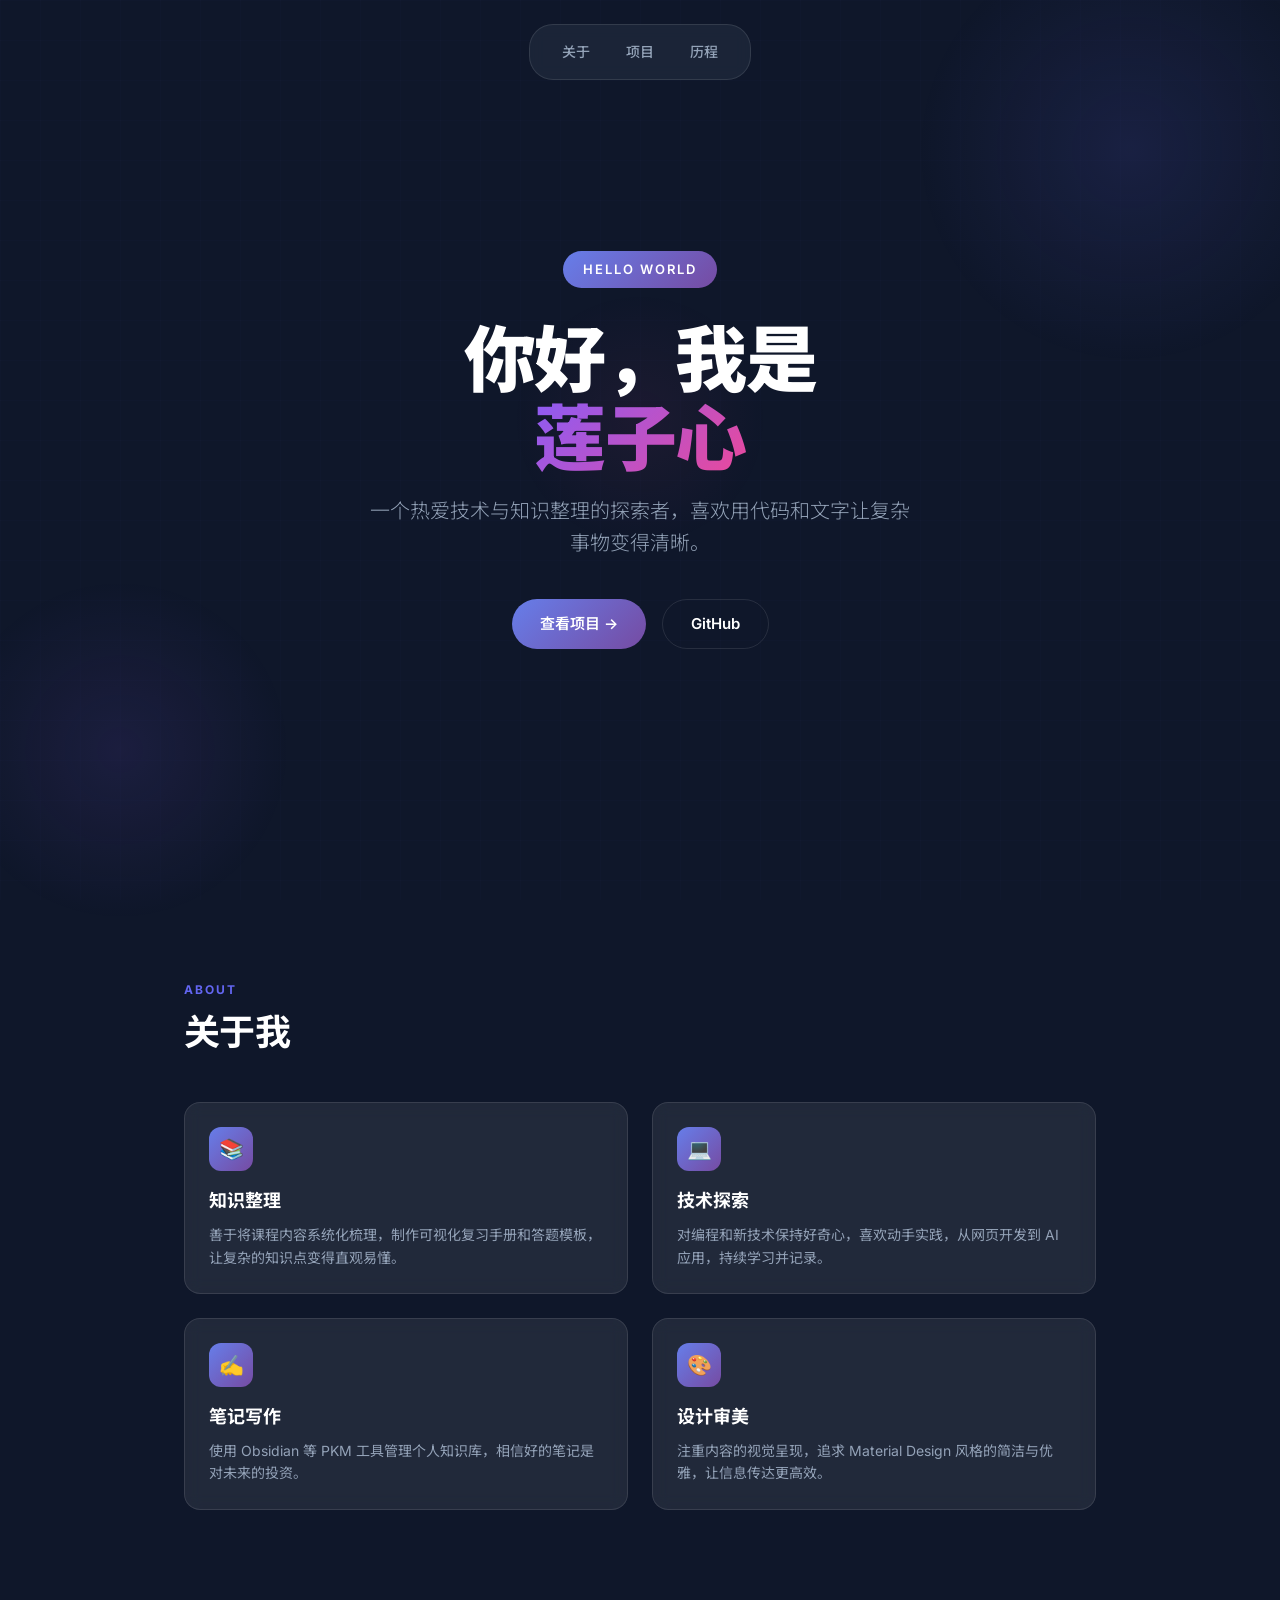
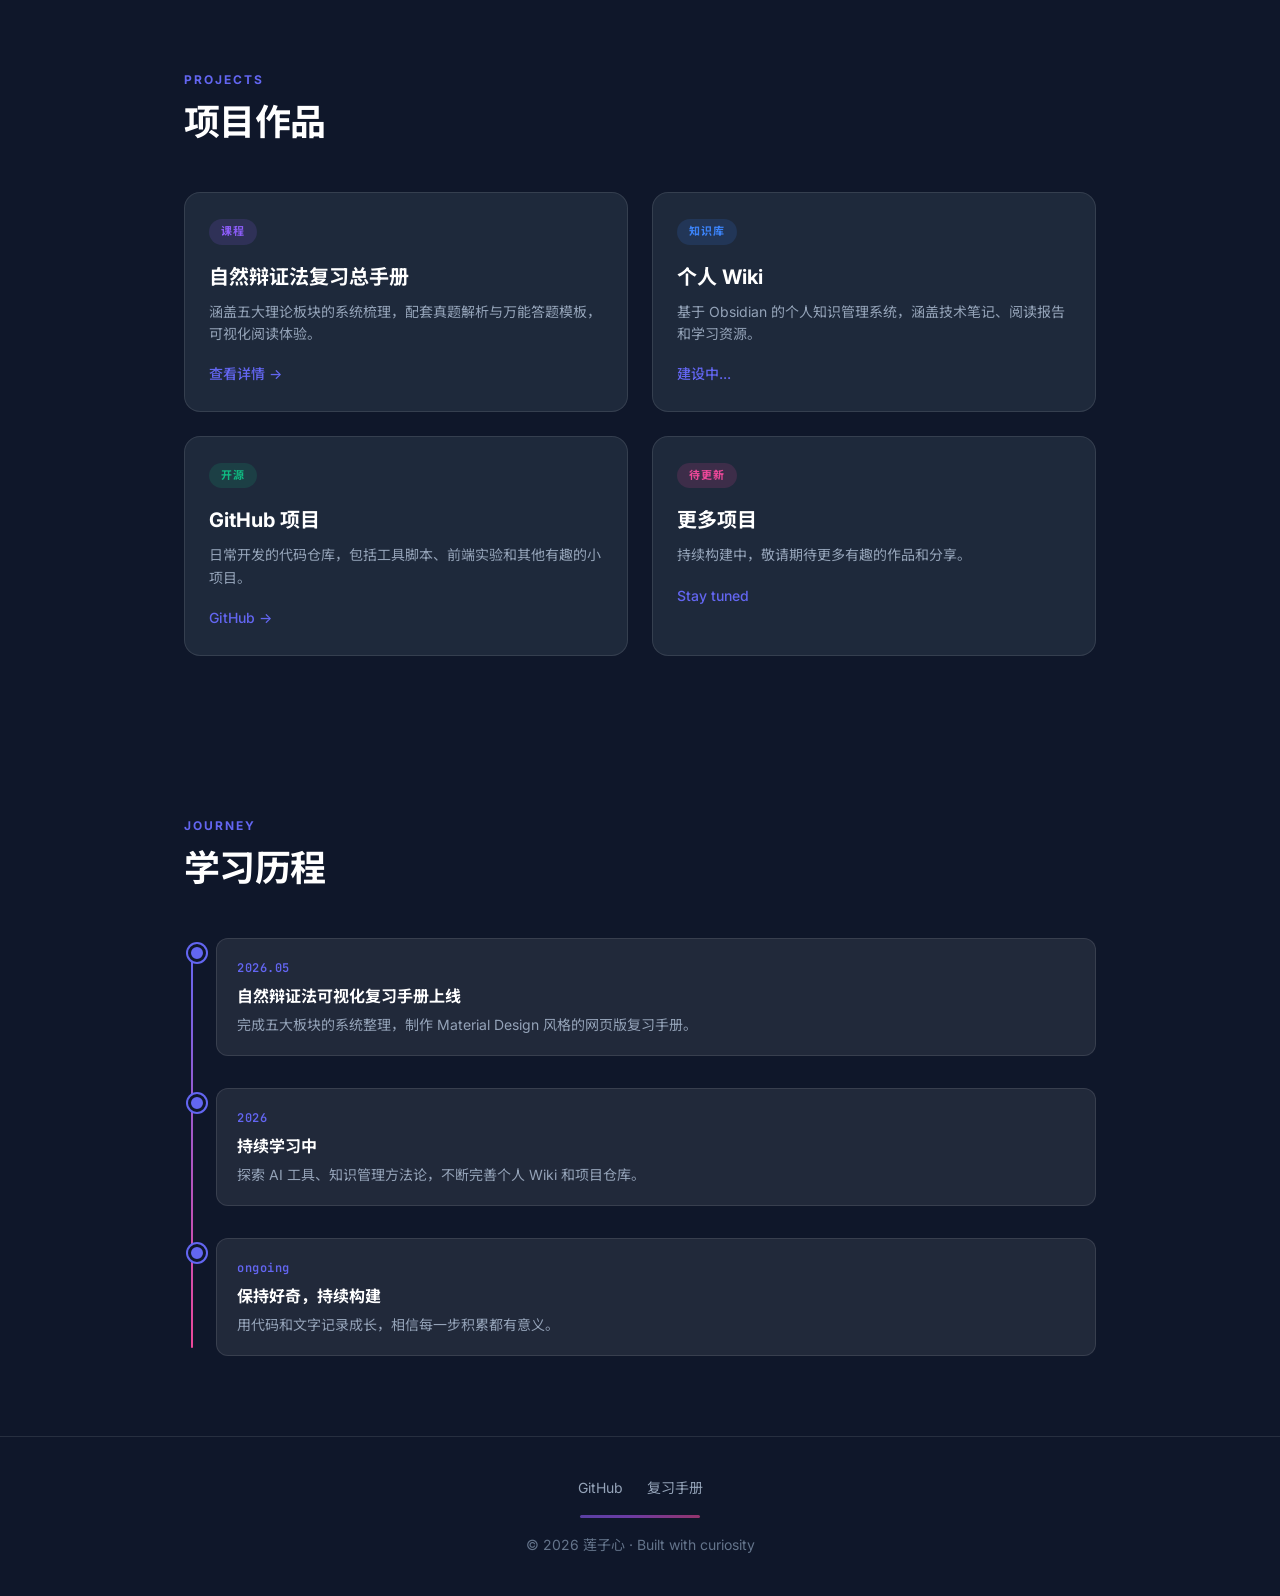
==== commit 387f07b9: "feat: 添加个人主页，自然辩证法手册移至 visual-reading 子目录" ====
--- a/docs/index.html
+++ b/docs/index.html
@@ -1,1633 +1,696 @@
-<!DOCTYPE html>
+<!doctype html>
 <html lang="zh-CN">
-<head>
-<meta charset="UTF-8">
-<meta name="viewport" content="width=device-width, initial-scale=1.0">
-<title>自然辩证法复习总手册 · 可视化阅读</title>
-<link rel="preconnect" href="https://fonts.googleapis.com/">
-<link rel="preconnect" href="https://fonts.gstatic.com/" crossorigin="">
-<link href="https://fonts.googleapis.com/css2?family=Inter:wght@400;500;600;700;800&family=JetBrains+Mono:wght@500;600;700;800&family=Noto+Sans+SC:wght@400;500;600;700;800&display=swap" rel="stylesheet">
-<style>
-:root {
-  --bg: #FBF6EA;
-  --bg-surface: #FFFFFF;
-  --bg-soft: #F5ECD8;
-  --bg-dark: #1A1816;
-  --bg-dark-2: #252220;
-  --text: #1A1816;
-  --text-muted: #6B6660;
-  --text-soft: #8C857B;
-  --text-invert: #F5F1E8;
-  --accent: #B5312C;
-  --accent-hover: #962823;
-  --accent-soft: #F4D4D3;
-  --accent-deep: #7A1F1C;
-  --indigo: #2E4A6B;
-  --indigo-soft: #D8E4EA;
-  --green: #2E6B4F;
-  --green-soft: #D8EDE2;
-  --purple: #5A4A8C;
-  --purple-soft: #E2DDEE;
-  --amber: #B8860B;
-  --amber-soft: #F4E8C7;
-  --teal: #2E6B6B;
-  --teal-soft: #D4EDED;
-  --border: #E8DCC7;
-  --border-strong: #D4C4A6;
-  --border-dark: #3A3633;
-  --shadow-sm: 0 1px 2px rgba(26,24,22,0.04);
-  --shadow-md: 0 4px 14px rgba(26,24,22,0.06);
-  --shadow-lg: 0 16px 40px rgba(26,24,22,0.10);
-  --radius: 10px;
-  --radius-lg: 16px;
-  --radius-xl: 22px;
-}
-
-* { box-sizing: border-box; margin: 0; padding: 0; }
-html { scroll-behavior: smooth; }
-body {
-  font-family: 'Inter', 'Noto Sans SC', -apple-system, BlinkMacSystemFont, sans-serif;
-  background: var(--bg);
-  color: var(--text);
-  line-height: 1.65;
-  font-size: 16px;
-  -webkit-font-smoothing: antialiased;
-  text-rendering: optimizeLegibility;
-}
-a { color: var(--accent); text-decoration: none; }
-a:hover { color: var(--accent-hover); }
-.container { max-width: 1120px; margin: 0 auto; padding: 0 28px; }
-
-/* ---------- Progress Bar ---------- */
-.progress-bar {
-  position: fixed; top: 0; left: 0; height: 3px; z-index: 200;
-  background: var(--accent);
-  width: 0%; transition: width 0.1s linear;
-}
-
-/* ---------- Top Bar ---------- */
-.topbar {
-  position: sticky; top: 0; z-index: 100;
-  background: rgba(251,246,234,0.82);
-  backdrop-filter: blur(14px);
-  -webkit-backdrop-filter: blur(14px);
-  border-bottom: 1px solid var(--border);
-}
-.topbar-inner {
-  display: flex; align-items: center; justify-content: space-between;
-  padding: 14px 28px; max-width: 1180px; margin: 0 auto;
-}
-.brand {
-  display: flex; align-items: center; gap: 12px;
-  font-weight: 700; font-size: 14.5px; letter-spacing: -0.005em;
-}
-.brand-logo {
-  width: 28px; height: 28px; border-radius: 7px;
-  background: var(--accent);
-  display: grid; place-items: center; color: white; font-size: 14px; font-weight: 800;
-  font-family: 'JetBrains Mono', monospace;
-}
-.brand-text { color: var(--text); }
-.brand-text small { color: var(--text-muted); font-weight: 500; font-size: 12px; margin-left: 8px; }
-.topnav { display: flex; gap: 4px; align-items: center; }
-.topnav a {
-  padding: 7px 9px; border-radius: 8px;
-  color: var(--text-muted); font-size: 12.5px; font-weight: 500;
-  transition: color 0.15s, background 0.15s;
-}
-.topnav a:hover { color: var(--text); background: var(--accent-soft); }
-
-/* ---------- Hero ---------- */
-.hero { padding: 72px 0 44px; }
-.eyebrow {
-  display: inline-flex; align-items: center; gap: 8px;
-  font-size: 11.5px; font-weight: 600; letter-spacing: 0.08em;
-  color: var(--accent); text-transform: uppercase;
-  background: var(--accent-soft); padding: 6px 14px; border-radius: 100px;
-  margin-bottom: 22px; font-family: 'JetBrains Mono', monospace;
-}
-.eyebrow .dot { width: 6px; height: 6px; border-radius: 50%; background: var(--accent); }
-h1 {
-  font-size: clamp(34px, 5.2vw, 54px); line-height: 1.1; letter-spacing: -0.025em;
-  font-weight: 800; margin-bottom: 22px; max-width: 880px;
-}
-.hero-sub {
-  font-size: 19px; color: var(--text-muted); max-width: 720px; line-height: 1.6;
-  font-weight: 400;
-}
-.hero-meta {
-  display: flex; gap: 22px; margin-top: 28px; font-size: 13px; color: var(--text-muted);
-  flex-wrap: wrap; align-items: center;
-}
-.hero-meta span { display: inline-flex; align-items: center; gap: 7px; }
-.hero-meta b { color: var(--text); font-weight: 600; }
-
-/* TL;DR card */
-.tldr {
-  margin-top: 48px; background: var(--bg-dark); color: var(--text-invert);
-  border-radius: var(--radius-xl); padding: 36px 40px;
-  box-shadow: var(--shadow-lg); position: relative; overflow: hidden;
-}
-.tldr::before {
-  content: ''; position: absolute; top: 0; left: 0; right: 0; height: 3px;
-  background: var(--accent);
-}
-.tldr-title {
-  font-size: 11.5px; font-weight: 700; letter-spacing: 0.14em; text-transform: uppercase;
-  color: #E8A09E; margin-bottom: 18px; font-family: 'JetBrains Mono', monospace;
-  display: flex; align-items: center; gap: 10px;
-}
-.tldr-title::after {
-  content: ''; flex: 1; height: 1px; background: rgba(181,49,44,0.2);
-}
-.tldr-text {
-  font-size: 19px; line-height: 1.65; color: var(--text-invert); font-weight: 400;
-}
-.tldr-text b { color: #E8A09E; font-weight: 600; }
-.tldr-text + .tldr-text { margin-top: 14px; font-size: 16px; color: #C8C0B3; }
-
-/* Metric strip */
-.metrics-row {
-  display: grid; grid-template-columns: repeat(4, 1fr); gap: 16px;
-  margin-top: 22px;
-}
-.metric {
-  background: var(--bg-dark-2); border-radius: 14px; padding: 22px;
-  border: 1px solid var(--border-dark);
-  display: flex; flex-direction: column; gap: 6px;
-}
-.metric-value {
-  font-size: 22px; font-weight: 800; letter-spacing: -0.02em;
-  color: #E8A09E; line-height: 1; font-family: 'JetBrains Mono', monospace;
-}
-.metric-value small { font-size: 13px; font-weight: 500; color: #8C857B; margin-left: 2px; }
-.metric-label {
-  font-size: 12px; color: #B3AB9F; line-height: 1.45; margin-top: 6px;
-}
-
-/* ---------- Section ---------- */
-section.block { padding: 64px 0; border-top: 1px solid var(--border); }
-.section-head { margin-bottom: 26px; max-width: 760px; }
-.section-num {
-  display: inline-flex; align-items: center; gap: 8px;
-  font-family: 'JetBrains Mono', monospace; font-size: 12px;
-  color: var(--accent); font-weight: 600;
-  background: var(--accent-soft); padding: 5px 12px; border-radius: 100px;
-  margin-bottom: 16px;
-}
-h2 {
-  font-size: clamp(26px, 3.4vw, 36px); font-weight: 700; letter-spacing: -0.022em;
-  margin-bottom: 14px; line-height: 1.18;
-}
-h3 {
-  font-size: 19px; font-weight: 700; letter-spacing: -0.012em;
-  margin-bottom: 10px; line-height: 1.3;
-}
-h4 {
-  font-size: 16px; font-weight: 700; margin-bottom: 8px; letter-spacing: -0.01em;
-}
-.section-sub { color: var(--text-muted); font-size: 16.5px; line-height: 1.65; }
-.section-sub b { color: var(--text); font-weight: 600; }
-.article-copy {
-  max-width: 760px;
-  font-size: 17px;
-  line-height: 1.82;
-  color: var(--text);
-}
-.article-copy p + p { margin-top: 16px; }
-.article-copy b { font-weight: 600; color: var(--text); }
-.article-copy em { color: var(--text-muted); font-style: normal; }
-.article-copy ul, .article-copy ol { margin-top: 12px; padding-left: 22px; }
-.article-copy li { margin-bottom: 8px; }
-.article-copy li::marker { color: var(--accent); }
-
-/* ---------- Visual Panels ---------- */
-.panel {
-  margin-top: 30px;
-  background: var(--bg-surface);
-  border: 1px solid var(--border);
-  border-radius: var(--radius-xl);
-  padding: 34px;
-  box-shadow: var(--shadow-md);
-}
-.panel-kicker {
-  font-family: 'JetBrains Mono', monospace;
-  font-size: 11px; font-weight: 700; letter-spacing: 0.1em;
-  text-transform: uppercase; color: var(--accent); margin-bottom: 14px;
-}
-.panel-title {
-  font-size: 21px; font-weight: 800; letter-spacing: -0.015em;
-  margin-bottom: 10px;
-}
-.panel-desc {
-  color: var(--text-muted); font-size: 14.5px; line-height: 1.65;
-  max-width: 640px;
-}
-
-/* ---------- Compare Grid (variant cards) ---------- */
-.compare-grid {
-  display: grid; gap: 14px;
-  margin-top: 22px;
-}
-.compare-grid.cols-3 { grid-template-columns: repeat(3, 1fr); }
-.compare-grid.cols-4 { grid-template-columns: repeat(4, 1fr); }
-.compare-grid.cols-5 { grid-template-columns: repeat(5, 1fr); }
-.compare-card {
-  border: 1px solid var(--border);
-  border-radius: var(--radius-lg);
-  padding: 18px 18px 22px;
-  background: var(--bg);
-  display: flex; flex-direction: column;
-  transition: all 0.2s;
-}
-.compare-card:hover { border-color: var(--border-strong); box-shadow: var(--shadow-sm); }
-.compare-card .card-top {
-  width: 100%; height: 4px; border-radius: 4px 4px 0 0;
-  margin: -18px -18px 16px -18px;
-}
-.card-name {
-  font-size: 16px; font-weight: 800; letter-spacing: -0.01em;
-  margin-bottom: 4px;
-}
-.card-tag {
-  font-family: 'JetBrains Mono', monospace; font-size: 10px;
-  color: var(--text-soft); font-weight: 600;
-  background: var(--bg-surface); border: 1px solid var(--border);
-  padding: 2px 7px; border-radius: 6px;
-  letter-spacing: 0.04em; display: inline-block; margin-bottom: 10px;
-}
-.card-body {
-  font-size: 13.5px; color: var(--text-muted); line-height: 1.6;
-  margin-top: auto;
-}
-.card-body b { color: var(--text); font-weight: 600; }
-
-/* ---------- Dark Callout (trick) ---------- */
-.trick {
-  margin-top: 24px;
-  background: var(--bg-dark);
-  border-radius: var(--radius-lg);
-  padding: 24px 28px;
-  color: var(--text-invert);
-}
-.trick-tag {
-  font-family: 'JetBrains Mono', monospace; font-size: 11px;
-  letter-spacing: 0.12em; text-transform: uppercase; color: #E8A09E;
-  font-weight: 700; margin-bottom: 10px;
-}
-.trick-title { font-size: 19px; font-weight: 700; margin-bottom: 12px; letter-spacing: -0.012em; }
-.trick-body { font-size: 14.5px; color: #C8C0B3; line-height: 1.7; }
-.trick-body b { color: #E8A09E; font-weight: 600; }
-
-/* ---------- Reader Note ---------- */
-.reader-note {
-  margin-top: 24px;
-  padding: 18px 22px;
-  background: rgba(255,255,255,0.62);
-  border: 1px solid var(--border);
-  border-radius: var(--radius-lg);
-  color: var(--text-muted);
-  font-size: 14.5px;
-  line-height: 1.7;
-}
-.reader-note b { color: var(--text); font-weight: 600; }
-
-/* ---------- Q&A Block ---------- */
-.qa-block {
-  margin-top: 16px;
-  border: 1px solid var(--border);
-  border-radius: var(--radius-lg);
-  overflow: hidden;
-  background: var(--bg-surface);
-}
-.qa-question {
-  padding: 18px 22px;
-  cursor: pointer;
-  display: flex; align-items: center; justify-content: space-between;
-  font-weight: 600; font-size: 15px;
-  background: var(--bg-surface);
-  transition: background 0.15s;
-  user-select: none;
-}
-.qa-question:hover { background: var(--bg-soft); }
-.qa-question .qa-toggle {
-  font-family: 'JetBrains Mono', monospace;
-  font-size: 18px; color: var(--accent);
-  transition: transform 0.2s;
-  flex-shrink: 0; margin-left: 12px;
-}
-.qa-block.open .qa-toggle { transform: rotate(45deg); }
-.qa-answer {
-  max-height: 0; overflow: hidden;
-  transition: max-height 0.35s ease;
-}
-.qa-answer-inner {
-  padding: 0 22px 22px;
-  font-size: 14.5px; line-height: 1.8;
-  color: var(--text);
-  border-top: 1px solid var(--border);
-  padding-top: 18px;
-}
-.qa-answer-inner b { font-weight: 600; }
-.qa-answer-inner p + p { margin-top: 12px; }
-.qa-answer-inner ul, .qa-answer-inner ol { margin-top: 8px; padding-left: 22px; }
-.qa-answer-inner li { margin-bottom: 6px; }
-
-/* ---------- Timeline ---------- */
-.timeline {
-  margin-top: 22px;
-  position: relative;
-  padding-left: 40px;
-}
-.timeline::before {
-  content: ''; position: absolute; left: 16px; top: 0; bottom: 0;
-  width: 2px; background: var(--border-strong);
-}
-.timeline-item {
-  position: relative; margin-bottom: 24px;
-}
-.timeline-item:last-child { margin-bottom: 0; }
-.timeline-item::before {
-  content: ''; position: absolute; left: -28px; top: 6px;
-  width: 12px; height: 12px; border-radius: 50%;
-  background: var(--accent); border: 3px solid var(--bg);
-  box-shadow: 0 0 0 2px var(--accent);
-}
-.timeline-card {
-  background: var(--bg);
-  border: 1px solid var(--border);
-  border-radius: var(--radius-lg);
-  padding: 18px 22px;
-}
-.timeline-card .tl-label {
-  font-family: 'JetBrains Mono', monospace;
-  font-size: 11px; font-weight: 700; color: var(--accent);
-  letter-spacing: 0.06em; margin-bottom: 8px;
-  text-transform: uppercase;
-}
-.timeline-card .tl-title { font-size: 16px; font-weight: 700; margin-bottom: 6px; }
-.timeline-card .tl-body { font-size: 13.5px; color: var(--text-muted); line-height: 1.6; }
-.timeline-card .tl-body b { color: var(--text); font-weight: 600; }
-
-/* ---------- Flow Steps ---------- */
-.flow-steps {
-  margin-top: 22px;
-  display: grid; gap: 0;
-}
-.flow-step {
-  display: grid; grid-template-columns: 80px 1fr;
-  gap: 18px; align-items: start;
-  padding: 18px 0;
-  border-bottom: 1px dashed var(--border);
-}
-.flow-step:last-child { border-bottom: 0; }
-.flow-step-num {
-  font-family: 'JetBrains Mono', monospace;
-  font-size: 11px; font-weight: 700;
-  color: white; background: var(--accent);
-  padding: 4px 12px; border-radius: 100px;
-  text-align: center; letter-spacing: 0.06em;
-  white-space: nowrap;
-}
-.flow-step-content h4 { font-size: 16px; font-weight: 700; margin-bottom: 4px; }
-.flow-step-content p { font-size: 13.5px; color: var(--text-muted); line-height: 1.6; }
-
-/* ---------- Two-Column Grid ---------- */
-.dual-grid {
-  display: grid; grid-template-columns: 1fr 1fr;
-  gap: 18px; margin-top: 22px;
-}
-.dual-card {
-  background: var(--bg);
-  border: 1px solid var(--border);
-  border-radius: var(--radius-lg);
-  padding: 22px;
-}
-.dual-card.accent-border { border-color: var(--accent); background: var(--accent-soft); }
-.dual-card.green-border { border-color: var(--green); background: var(--green-soft); }
-.dual-card .dc-tag {
-  font-family: 'JetBrains Mono', monospace; font-size: 11px;
-  font-weight: 700; letter-spacing: 0.1em; text-transform: uppercase;
-  margin-bottom: 8px;
-}
-.dual-card h4 { font-size: 16px; font-weight: 800; margin-bottom: 8px; }
-.dual-card p, .dual-card ul { font-size: 13.5px; color: var(--text-muted); line-height: 1.6; }
-.dual-card ul { padding-left: 18px; margin-top: 6px; }
-.dual-card li { margin-bottom: 4px; }
-.dual-card b { color: var(--text); font-weight: 600; }
-
-/* ---------- Table ---------- */
-.compare-table { width: 100%; border-collapse: collapse; font-size: 13px; margin-top: 16px; }
-.compare-table th {
-  text-align: left; padding: 10px 12px;
-  font-family: 'JetBrains Mono', monospace; font-size: 11px;
-  color: var(--text-muted); font-weight: 600;
-  border-bottom: 1px solid var(--border-strong);
-  letter-spacing: 0.04em; text-transform: uppercase;
-}
-.compare-table td {
-  padding: 12px;
-  border-bottom: 1px solid var(--border);
-  color: var(--text);
-  vertical-align: top;
-}
-.compare-table td:first-child { font-weight: 600; }
-.compare-table tr:last-child td { border-bottom: 0; }
-.compare-table tr.highlight td {
-  background: var(--accent-soft); color: var(--accent-deep); font-weight: 600;
-}
-
-/* ---------- Visual Bridge label ---------- */
-.visual-bridge {
-  margin: 30px 0 14px;
-  max-width: 760px;
-  font-family: 'JetBrains Mono', monospace;
-  font-size: 11.5px;
-  font-weight: 600;
-  letter-spacing: 0.08em;
-  text-transform: uppercase;
-  color: var(--accent);
-}
-
-/* ---------- Mind Map (CSS tree) ---------- */
-.mindmap {
-  margin-top: 48px;
-  background: var(--bg-surface);
-  border: 1px solid var(--border);
-  border-radius: var(--radius-xl);
-  padding: 34px;
-  box-shadow: var(--shadow-md);
-  overflow-x: auto;
-}
-.mindmap-kicker {
-  font-family: 'JetBrains Mono', monospace;
-  font-size: 11px; font-weight: 700; letter-spacing: 0.1em;
-  text-transform: uppercase; color: var(--accent); margin-bottom: 18px;
-}
-.map-tree {
-  display: flex; flex-direction: column; align-items: center; gap: 0;
-  font-size: 14px;
-}
-.map-root {
-  background: var(--bg-dark); color: var(--text-invert);
-  padding: 10px 24px; border-radius: var(--radius);
-  font-weight: 800; font-size: 16px; letter-spacing: -0.01em;
-  text-align: center;
-}
-.map-branches {
-  display: flex; gap: 12px; margin-top: 24px;
-  flex-wrap: wrap; justify-content: center;
-}
-.map-branch {
-  display: flex; flex-direction: column; align-items: center;
-  min-width: 180px; max-width: 200px;
-  position: relative;
-}
-.map-branch::before {
-  content: ''; position: absolute; top: -24px;
-  width: 2px; height: 24px; background: var(--border-strong);
-}
-.map-node {
-  padding: 8px 14px; border-radius: 8px;
-  font-weight: 700; font-size: 13px;
-  text-align: center; line-height: 1.3;
-  width: 100%;
-}
-.map-node .map-sub {
-  display: block; font-size: 11px; font-weight: 500;
-  margin-top: 4px; opacity: 0.8;
-}
-.map-leaves {
-  display: flex; flex-direction: column; gap: 6px;
-  margin-top: 12px; width: 100%;
-}
-.map-leaf {
-  padding: 6px 10px; border-radius: 6px;
-  font-size: 11.5px; line-height: 1.35;
-  text-align: center;
-}
-
-/* ---------- Footer ---------- */
-.site-foot {
-  border-top: 1px solid var(--border);
-  padding: 50px 0 80px;
-  color: var(--text-muted);
-  font-size: 13.5px;
-  line-height: 1.65;
-}
-.site-foot .container { display: grid; gap: 12px; }
-.site-foot .foot-quote {
-  font-size: 17px; color: var(--text); font-weight: 500;
-  font-style: italic; line-height: 1.7;
-  margin-bottom: 8px;
-}
-
-/* ---------- Back to Top ---------- */
-.back-top {
-  position: fixed; bottom: 32px; right: 32px;
-  width: 44px; height: 44px; border-radius: 50%;
-  background: var(--accent); color: white;
-  display: grid; place-items: center;
-  cursor: pointer; box-shadow: var(--shadow-md);
-  opacity: 0; pointer-events: none;
-  transition: opacity 0.2s, transform 0.2s;
-  font-size: 20px; font-weight: 700;
-  z-index: 90; border: none;
-}
-.back-top.visible { opacity: 1; pointer-events: auto; }
-.back-top:hover { transform: translateY(-2px); }
-
-/* ---------- Responsive ---------- */
-@media (max-width: 880px) {
-  .container { padding: 0 20px; }
-  .topnav { display: none; }
-  .hero { padding: 50px 0 32px; }
-  .tldr { padding: 26px 24px; }
-  .metrics-row { grid-template-columns: 1fr 1fr; }
-  .compare-grid.cols-3, .compare-grid.cols-4, .compare-grid.cols-5 {
-    grid-template-columns: 1fr;
-  }
-  .dual-grid { grid-template-columns: 1fr; }
-  .flow-step { grid-template-columns: 1fr; gap: 6px; }
-  .map-branches { flex-direction: column; align-items: center; }
-  .map-branch { min-width: auto; max-width: 100%; width: 100%; }
-  .map-branch::before { display: none; }
-}
-</style>
-</head>
-<body>
-
-<!-- Progress Bar -->
-<div class="progress-bar" id="progressBar"></div>
-
-<!-- Back to Top -->
-<button class="back-top" id="backTop" onclick="window.scrollTo({top:0})">&#8593;</button>
-
-<!-- ============== Top Bar ============== -->
-<header class="topbar">
-  <div class="topbar-inner">
-    <div class="brand">
-      <div class="brand-logo">辩</div>
-      <div class="brand-text">自然辩证法 <small>· 复习总手册</small></div>
-    </div>
-    <nav class="topnav">
-      <a href="#overview">概览</a>
-      <a href="#intro">绪论</a>
-      <a href="#ch1">自然观</a>
-      <a href="#ch2">科技观</a>
-      <a href="#ch3">方法论</a>
-      <a href="#ch4">社会论</a>
-      <a href="#ch5">中国化</a>
-      <a href="#practice">实战</a>
-    </nav>
-  </div>
-</header>
-
-<!-- ============== Hero ============== -->
-<section class="hero">
-  <div class="container">
-    <div class="eyebrow"><span class="dot"></span>研究生课程 · 马克思主义理论</div>
-    <h1>自然辩证法复习总手册</h1>
-    <p class="hero-sub">
-      涵盖五大理论板块的系统梳理：从<b style="color:var(--text)">马克思主义自然观</b>到<b style="color:var(--text)">中国化科技观</b>，配套真题解析与万能答题模板，助你考场稳拿高分。
-    </p>
-    <div class="hero-meta">
-      <span>📚 <b>五大理论基石</b></span>
-      <span>📝 <b>历年真题覆盖</b></span>
-      <span>🔑 <b>万能三段论</b></span>
-      <span>📅 整理于 2026 年 5 月</span>
-    </div>
-
-    <div class="tldr">
-      <div class="tldr-title">TL;DR · 考试万能心法（30 秒记住）</div>
-      <p class="tldr-text">
-        万能三段论：<b>马克思主义经典原理论述（是什么） + 当代科学技术发展事实分析（为什么） + 中国特色社会主义实践（怎么做）</b>
-      </p>
-      <p class="tldr-text">
-        遇到不熟悉的题目，务必向以下<b>四个核心方向</b>靠拢：
-      </p>
-      <div class="metrics-row">
-        <div class="metric">
-          <div class="metric-value">创新<small>驱动</small></div>
-          <div class="metric-label">创新是引领发展的第一动力，高水平科技自立自强</div>
-        </div>
-        <div class="metric">
-          <div class="metric-value">生态<small>文明</small></div>
-          <div class="metric-label">绿水青山就是金山银山，人与自然和谐共生</div>
-        </div>
-        <div class="metric">
-          <div class="metric-value">以人<small>为本</small></div>
-          <div class="metric-label">科技向善，人民至上，四个面向</div>
-        </div>
-        <div class="metric">
-          <div class="metric-value">自立<small>自强</small></div>
-          <div class="metric-label">高水平科技自立自强，新型举国体制，核心技术攻关</div>
-        </div>
-      </div>
-    </div>
-
-    <!-- Mind Map -->
-    <div class="mindmap">
-      <div class="mindmap-kicker">全科目框架 · 思维导图</div>
-      <div class="map-tree">
-        <div class="map-root">自然辩证法</div>
-        <div class="map-branches">
-          <div class="map-branch">
-            <div class="map-node" style="background:var(--indigo-soft);color:var(--indigo);">绪论<span class="map-sub">学科总论</span></div>
-            <div class="map-leaves">
-              <div class="map-leaf" style="background:var(--bg-soft);">综合性·交叉性·哲理性</div>
-            </div>
-          </div>
-          <div class="map-branch">
-            <div class="map-node" style="background:var(--green-soft);color:var(--green);">第一章<span class="map-sub">自然观（本体论）</span></div>
-            <div class="map-leaves">
-              <div class="map-leaf" style="background:var(--bg-soft);">朴素→机械→辩证</div>
-              <div class="map-leaf" style="background:var(--bg-soft);">系统·人工·生态</div>
-            </div>
-          </div>
-          <div class="map-branch">
-            <div class="map-node" style="background:var(--amber-soft);color:var(--amber);">第二章<span class="map-sub">科技观（认识论）</span></div>
-            <div class="map-leaves">
-              <div class="map-leaf" style="background:var(--bg-soft);">科学：一般生产力</div>
-              <div class="map-leaf" style="background:var(--bg-soft);">技术：现实生产力</div>
-              <div class="map-leaf" style="background:var(--accent-soft);color:var(--accent-deep);">技术异化 ⚠️</div>
-            </div>
-          </div>
-          <div class="map-branch">
-            <div class="map-node" style="background:var(--purple-soft);color:var(--purple);">第三章<span class="map-sub">方法论</span></div>
-            <div class="map-leaves">
-              <div class="map-leaf" style="background:var(--bg-soft);">辩证·创新·系统</div>
-              <div class="map-leaf" style="background:var(--bg-soft);">观察·实验·构思</div>
-            </div>
-          </div>
-          <div class="map-branch">
-            <div class="map-node" style="background:var(--teal-soft);color:var(--teal);">第四章<span class="map-sub">社会论（价值论）</span></div>
-            <div class="map-leaves">
-              <div class="map-leaf" style="background:var(--bg-soft);">双刃剑·社会建制</div>
-              <div class="map-leaf" style="background:var(--bg-soft);">默顿四规范</div>
-              <div class="map-leaf" style="background:var(--accent-soft);color:var(--accent-deep);">伦理治理 ⚠️</div>
-            </div>
-          </div>
-          <div class="map-branch">
-            <div class="map-node" style="background:var(--accent-soft);color:var(--accent);">第五章<span class="map-sub">中国化（最高潮）</span></div>
-            <div class="map-leaves">
-              <div class="map-leaf" style="background:var(--bg-soft);">创新观·人才观</div>
-              <div class="map-leaf" style="background:var(--bg-soft);">发展观·四个面向</div>
-              <div class="map-leaf" style="background:var(--accent-soft);color:var(--accent-deep);">习近平核心 ⭐</div>
-            </div>
-          </div>
-        </div>
-      </div>
-    </div>
-  </div>
-</section>
-
-<!-- ============== Section: 课程概览 ============== -->
-<section class="block" id="overview">
-  <div class="container">
-    <div class="section-head">
-      <div class="section-num">概览 · 学科性质与考试套路</div>
-      <h2>自然辩证法是什么？考什么？怎么答？</h2>
-      <p class="section-sub">
-        自然辩证法是一门<b>自然科学、社会科学与思维科学相交叉的哲学性质的马克思主义理论学科</b>，具有综合性、交叉性和哲理性。
-      </p>
-    </div>
-
-    <div class="panel">
-      <div class="panel-kicker">五大理论基石</div>
-      <div class="panel-title">从本体论到最终落脚点的完整框架</div>
-      <div class="compare-grid cols-5">
-        <div class="compare-card">
-          <div class="card-top" style="background:var(--green);"></div>
-          <div class="card-name">自然观</div>
-          <div class="card-tag">本体论</div>
-          <div class="card-body">面对什么样的自然界？</div>
-        </div>
-        <div class="compare-card">
-          <div class="card-top" style="background:var(--amber);"></div>
-          <div class="card-name">科技观</div>
-          <div class="card-tag">认识论</div>
-          <div class="card-body">用什么工具认识和改造自然？</div>
-        </div>
-        <div class="compare-card">
-          <div class="card-top" style="background:var(--purple);"></div>
-          <div class="card-name">方法论</div>
-          <div class="card-tag">工具箱</div>
-          <div class="card-body">科研中应该怎么想、怎么做？</div>
-        </div>
-        <div class="compare-card">
-          <div class="card-top" style="background:var(--teal);"></div>
-          <div class="card-name">社会论</div>
-          <div class="card-tag">价值论</div>
-          <div class="card-body">科技引发什么后果？如何治理？</div>
-        </div>
-        <div class="compare-card">
-          <div class="card-top" style="background:var(--accent);"></div>
-          <div class="card-name">中国化</div>
-          <div class="card-tag">落脚点</div>
-          <div class="card-body">中国如何运用和发展科技？</div>
-        </div>
-      </div>
-    </div>
-
-    <div class="trick">
-      <div class="trick-tag">考试万能三段论</div>
-      <div class="trick-title">是什么 → 为什么 → 怎么做</div>
-      <div class="trick-body">
-        <b>第一段：马克思主义经典原理论述</b>（是什么）——概念定性、核心观点<br>
-        <b>第二段：当代科学技术发展事实分析</b>（为什么）——辩证关系、根源剖析<br>
-        <b>第三段：中国特色社会主义实践</b>（怎么做）——结合国家战略、政策方针升华<br><br>
-        遵循<b>"概念辨析 — 辩证关系 — 现实启示（结合当代中国科技与社会发展）"</b>的递进逻辑。
-      </div>
-    </div>
-
-    <div class="reader-note">
-      <b>研究对象：</b>自然界发展和科学技术发展的一般规律、人类认识和改造自然的一般方法以及科学技术在社会发展中的作用。<br>
-      <b>研究范围：</b>自然界 — 科学 — 技术 — 社会。<br>
-      <b>内容体系：</b>自然观 — 科学观 — 技术观 — 科学技术与社会。
-    </div>
-  </div>
-</section>
-
-<!-- ============== Section: 绪论 ============== -->
-<section class="block" id="intro">
-  <div class="container">
-    <div class="section-head">
-      <div class="section-num">绪论 · 学科总论</div>
-      <h2>学科性质与当代价值</h2>
-      <p class="section-sub">
-        自然辩证法是马克思主义哲学的重要组成部分，是从具体科学技术认识上升到马克思主义普遍原理的<b>中间环节</b>。
-      </p>
-    </div>
-
-    <div class="panel">
-      <div class="panel-kicker">当代价值 · 三大维度</div>
-      <div class="panel-title">为什么学这门课？</div>
-      <div class="flow-steps">
-        <div class="flow-step">
-          <div class="flow-step-num">理论素养</div>
-          <div class="flow-step-content">
-            <h4>提高马克思主义理论水平</h4>
-            <p>运用马克思主义基本原理全面、系统、辩证地认识人与自然关系及科技发展规律</p>
-          </div>
-        </div>
-        <div class="flow-step">
-          <div class="flow-step-num">创新能力</div>
-          <div class="flow-step-content">
-            <h4>培养创新思维和创新能力</h4>
-            <p>服务于高水平科技自立自强和进入创新型国家前列的战略目标</p>
-          </div>
-        </div>
-        <div class="flow-step">
-          <div class="flow-step-num">国家战略</div>
-          <div class="flow-step-content">
-            <h4>服务中国式现代化</h4>
-            <p>深入实施科教兴国战略、人才强国战略、创新驱动发展战略，以中国式现代化全面推进中华民族伟大复兴</p>
-          </div>
-        </div>
-      </div>
-    </div>
-
-    <div class="visual-bridge">▸ 真题演练</div>
-
-    <div class="qa-block">
-      <div class="qa-question" onclick="toggleQA(this)">
-        【2019 年辨析题】为什么说自然辩证法是一个完整的科学学说体系？（15分）
-        <span class="qa-toggle">+</span>
-      </div>
-      <div class="qa-answer">
-        <div class="qa-answer-inner">
-          <p>自然辩证法是研究自然界和科学技术发展一般规律、人类认识自然和改造自然一般方法、以及科学技术在社会发展中的作用的科学，它是马克思主义哲学的重要组成部分，是对于人类认识自然和改造自然的成果与活动进行哲学概括与总结的产物。</p>
-          <ul>
-            <li><b>对象：</b>自然界发展和科学技术发展的一般规律、人类认识和改造自然的一般方法以及科学技术在社会发展中的作用。</li>
-            <li><b>性质：</b>是一门自然科学、社会科学与思维科学相交叉的哲学性质的学科。从自然观、认识论、方法论与价值论方面，研究科学技术及其与社会的关系。</li>
-            <li><b>内容：</b>主要以科学技术及其与社会的关系为研究内容，唯物辩证的自然观与方法论是自然辩证法的基石。</li>
-            <li><b>范围：</b>自然界—科学—技术—社会。</li>
-            <li><b>体系：</b>自然观—科学观—技术观—科学技术与社会。</li>
-          </ul>
-        </div>
-      </div>
-    </div>
-
-    <div class="qa-block">
-      <div class="qa-question" onclick="toggleQA(this)">
-        【2021 年真题】自然辩证法的学科性质？通过学习这门课，你学到了什么？
-        <span class="qa-toggle">+</span>
-      </div>
-      <div class="qa-answer">
-        <div class="qa-answer-inner">
-          <p>自然辩证法是研究自然界和科学技术发展一般规律、人类认识自然和改造自然一般方法、以及科学技术在社会发展中的作用的科学，它是马克思主义哲学的重要组成部分，是对于人类认识自然和改造自然的成果与活动进行哲学概括与总结的产物。</p>
-          <ul>
-            <li><b>对象：</b>自然界发展和科学技术发展的一般规律、人类认识和改造自然的一般方法以及科学技术在社会发展中的作用。</li>
-            <li><b>性质：</b>是一门自然科学、社会科学与思维科学相交叉的哲学性质的学科。它从自然观、认识论、方法论与价值论方面，研究科学技术及其与社会的关系，是科学技术研究的思想理论基础。</li>
-          </ul>
-        </div>
-      </div>
-    </div>
-  </div>
-</section>
-
-<!-- ============== Section: 第一章 ============== -->
-<section class="block" id="ch1">
-  <div class="container">
-    <div class="section-head">
-      <div class="section-num">01 · 第一章</div>
-      <h2>马克思主义自然观 · 本体论</h2>
-      <p class="section-sub">
-        从朴素唯物主义到辩证唯物主义的历史演进，再到系统、人工、生态三大当代形态——自然观是人类认识自然的哲学总纲。
-      </p>
-    </div>
-
-    <!-- 历史三阶段 -->
-    <div class="panel">
-      <div class="panel-kicker">时间轴 · 三种历史形态</div>
-      <div class="panel-title">从朴素猜测到辩证统一的否定之否定</div>
-      <div class="compare-grid cols-3">
-        <div class="compare-card">
-          <div class="card-top" style="background:var(--indigo);"></div>
-          <div class="card-name">朴素唯物主义</div>
-          <div class="card-tag">起点与萌芽</div>
-          <div class="card-body">
-            <b>核心观点：</b>自然界是无限多样性的统一体，处于永恒运动变化中<br>
-            <b>特征：</b>整体性、直观性、思辨性、猜测性<br>
-            <b>局限：</b>缺乏科学实证，夹杂唯心主义因素
-          </div>
-        </div>
-        <div class="compare-card">
-          <div class="card-top" style="background:var(--amber);"></div>
-          <div class="card-name">机械唯物主义</div>
-          <div class="card-tag">反叛与过渡</div>
-          <div class="card-body">
-            <b>核心观点：</b>自然界由不可再分的微粒构成，具有绝对不变性<br>
-            <b>特征：</b>机械性、形而上学性、不彻底性<br>
-            <b>辩证作用：</b>冲破神学自然观羁绊，重视经验和数学分析
-          </div>
-        </div>
-        <div class="compare-card">
-          <div class="card-top" style="background:var(--accent);"></div>
-          <div class="card-name">辩证唯物主义</div>
-          <div class="card-tag">确立与升华</div>
-          <div class="card-body">
-            <b>核心观点：</b>自然界是客观物质存在，是相互联系的历史过程<br>
-            <b>特征：</b>实践性、历史性、辩证性、批判性<br>
-            <b>意义：</b>实现了<b>自然史与人类史的统一、唯物论与辩证法的统一</b>
-          </div>
-        </div>
-      </div>
-    </div>
-
-    <!-- 当代三形态 -->
-    <div class="panel">
-      <div class="panel-kicker">空间轴 · 三大当代形态</div>
-      <div class="panel-title">怎么看 → 怎么做 → 向哪走</div>
-      <div class="compare-grid cols-3">
-        <div class="compare-card">
-          <div class="card-top" style="background:var(--purple);"></div>
-          <div class="card-name">系统自然观</div>
-          <div class="card-tag">方法论 · 怎么看</div>
-          <div class="card-body">
-            <b>特征：</b>系统性、复杂性、演化性、广义性<br>
-            <b>作用：</b>提供<b>整体性、动态性的系统思维方式</b>，指导把研究对象作为系统综合整体来考察
-          </div>
-        </div>
-        <div class="compare-card">
-          <div class="card-top" style="background:var(--amber);"></div>
-          <div class="card-name">人工自然观</div>
-          <div class="card-tag">认识论 · 怎么做</div>
-          <div class="card-body">
-            <b>特征：</b>主体性、能动性、价值性<br>
-            <b>作用：</b>拓展了自然观的研究领域，指导实现人工自然与天然自然的和谐统一
-          </div>
-        </div>
-        <div class="compare-card">
-          <div class="card-top" style="background:var(--green);"></div>
-          <div class="card-name">生态自然观</div>
-          <div class="card-tag">价值观 · 向哪走</div>
-          <div class="card-body">
-            <b>特征：</b>全球性、批判性、和谐性<br>
-            <b>作用：</b>为贯彻新发展理念和生态文明建设奠定了<b>直接的理论基础</b>
-          </div>
-        </div>
-      </div>
-    </div>
-
-    <!-- 生态文明 -->
-    <div class="panel" style="border-color:var(--green);border-width:2px;">
-      <div class="panel-kicker" style="color:var(--green);">现实落脚点 · 习近平生态文明思想</div>
-      <div class="panel-title">"绿水青山就是金山银山"</div>
-      <div class="dual-grid">
-        <div class="dual-card green-border">
-          <div class="dc-tag" style="color:var(--green);">理论契合</div>
-          <h4>"天人合一"的当代升华</h4>
-          <p>汲取马克思主义生态观与中华古代"天人合一"智慧，明确提出"人因自然而生，人与自然是<b>生命共同体</b>"，实现了马克思主义关于人与自然关系思想的与时俱进。</p>
-        </div>
-        <div class="dual-card green-border">
-          <div class="dc-tag" style="color:var(--green);">现实意义</div>
-          <h4>指引中国式现代化与美丽中国</h4>
-          <ul>
-            <li>坚持系统观念与系统治理（山水林田湖草沙一体化保护）</li>
-            <li>推动绿色低碳科技革命</li>
-            <li>实现人与自然和谐共生的现代化</li>
-          </ul>
-        </div>
-      </div>
-    </div>
-
-    <div class="reader-note">
-      <b>记忆口诀：</b>朴素观——直观、整体、猜测；机械观——机械、形上、不彻底；辩证观——联系发展、生命共同体；系统观——整体、开放、演化；人工观——实践创造、人化自然；生态观——和谐共生、绿色发展。
-    </div>
-
-    <div class="visual-bridge">▸ 真题演练</div>
-
-    <div class="qa-block">
-      <div class="qa-question" onclick="toggleQA(this)">
-        【2021 年真题】生态自然观的观点有哪些？结合"绿水青山就是金山银山"谈谈看法
-        <span class="qa-toggle">+</span>
-      </div>
-      <div class="qa-answer">
-        <div class="qa-answer-inner">
-          <p><b>生态自然观的观点：</b></p>
-          <ol>
-            <li>生态自然界系统具有整体性、多样性、层次性、开放性、动态性、自适应性和自组织性；</li>
-            <li>人类必须敬畏自然、尊重自然、顺应自然、保护自然；</li>
-            <li>贯彻落实新发展理念，构建和谐社会，建设生态文明。</li>
-          </ol>
-          <p><b>"绿水青山就是金山银山"：</b>阐述了经济发展和生态环境保护的关系，揭示了保护生态环境就是保护生产力、改善生态环境就是发展生产力的道理。生态环境保护和经济发展不是矛盾对立的关系，而是辩证统一的关系。良好生态本身蕴含着无穷的经济价值，能够源源不断创造综合效益，实现经济社会可持续发展。</p>
-        </div>
-      </div>
-    </div>
-
-    <div class="qa-block">
-      <div class="qa-question" onclick="toggleQA(this)">
-        【2020 年真题】近代机械唯物主义自然观的主要观点及其理论特征？结合专业谈积极作用与局限
-        <span class="qa-toggle">+</span>
-      </div>
-      <div class="qa-answer">
-        <div class="qa-answer-inner">
-          <p><b>主要观点：</b></p>
-          <ol>
-            <li>自然界由物质构成，物质由不可再分的微粒构成。</li>
-            <li>自然界具有绝对不变性，自然物和时间、空间都是不变的。</li>
-            <li>自然界的物质运动是受外力作用的、遵循因果规律的机械运动。</li>
-            <li>自然界受到上帝的"目的性"支配。</li>
-            <li>以形而上学的思维方式认识自然界。</li>
-            <li>人与自然界都是机器，并且是分立的。</li>
-          </ol>
-          <p><b>理论特征：</b></p>
-          <ol>
-            <li><b>机械性：</b>把自然界的所有运动都看成机械运动。</li>
-            <li><b>不彻底性：</b>既承认自然界的物质性，又主张物质运动来自上帝的"第一推动"。</li>
-            <li><b>形而上学性：</b>用孤立、静止的观点解释自然界。</li>
-          </ol>
-          <p><b>积极作用：</b>为辩证唯物主义自然观的形成创造了条件和前提。冲破了中世纪神学自然观的羁绊，促进了从神学教义到经验事实、从思辨想象到观察实验的转变。</p>
-          <p><b>局限性：</b>以机械决定论和因果决定论认识自然界，以孤立和静止的方法研究自然界，最终被辩证唯物主义自然观所取代。</p>
-        </div>
-      </div>
-    </div>
-  </div>
-</section>
-
-<!-- ============== Section: 第二章 ============== -->
-<section class="block" id="ch2">
-  <div class="container">
-    <div class="section-head">
-      <div class="section-num">02 · 第二章</div>
-      <h2>马克思主义科学技术观 · 认识论</h2>
-      <p class="section-sub">
-        科学的本质是<b>"一般生产力"</b>，技术的本质是<b>"直接（现实）生产力"</b>。两者日益呈现一体化的双向互动趋势。
-      </p>
-    </div>
-
-    <!-- 科学 vs 技术 -->
-    <div class="panel">
-      <div class="panel-kicker">本质对比</div>
-      <div class="panel-title">科学与技术：认识自然 vs 改造自然</div>
-      <table class="compare-table">
-        <thead>
-          <tr><th>维度</th><th>科学</th><th>技术</th></tr>
-        </thead>
-        <tbody>
-          <tr><td>目的任务</td><td>回答"是什么""为什么"，以真理性为标准</td><td>回答"做什么""怎么做"，以效用性为标准</td></tr>
-          <tr><td>表现形态</td><td>发现，提供物化的<b>可能</b></td><td>发明，提供物化的<b>现实</b></td></tr>
-          <tr><td>生产力定位</td><td>一般生产力</td><td>直接（现实）生产力</td></tr>
-          <tr><td>特征</td><td>客观性、实证性、探索性、创造性、通用性、共享性</td><td>主体性与客体性、中立性与价值性、跃迁性与累积性</td></tr>
-          <tr><td>本质关系</td><td colspan="2" style="text-align:center">科学是技术的前提和理论基础，技术是科学的延伸并推动科学发展；当代<b>日益一体化</b></td></tr>
-        </tbody>
-      </table>
-    </div>
-
-    <!-- 发展规律 -->
-    <div class="panel">
-      <div class="panel-kicker">发展规律</div>
-      <div class="panel-title">科学发展的"三统一" + 技术发展的"三动力"</div>
-      <div class="dual-grid">
-        <div class="dual-card">
-          <div class="dc-tag" style="color:var(--amber);">科学 · 三统一</div>
-          <h4>纵向 · 渐进与飞跃的统一</h4>
-          <p>既有原有框架内的局部深化（渐进），也有突破框架建立新体系的科学革命（飞跃）。</p>
-          <h4 style="margin-top:12px;">横向 · 分化与综合的统一</h4>
-          <p>学科越分越细，又通过交叉融合形成边缘学科和交叉学科。</p>
-          <h4 style="margin-top:12px;">总体 · 继承与创新的统一</h4>
-          <p>继承是量变，创新是质变，创新是继承的必然趋势和目的。</p>
-        </div>
-        <div class="dual-card">
-          <div class="dc-tag" style="color:var(--indigo);">技术 · 三动力</div>
-          <h4>基本动力：社会需求</h4>
-          <p>社会需求与技术发展水平之间的矛盾，经济、军事等需求是技术发展的根本牵引力。</p>
-          <h4 style="margin-top:12px;">直接动力：目的与手段</h4>
-          <p>技术目的和技术手段之间的矛盾，要实现目的必须依赖或创造出相匹配的技术手段。</p>
-          <h4 style="margin-top:12px;">重要推力：科学先导</h4>
-          <p>19世纪中期后，科学走到技术前面成为理论向导，对技术的牵引作用越来越强。</p>
-        </div>
-      </div>
-    </div>
-
-    <!-- 技术异化 -->
-    <div class="trick">
-      <div class="trick-tag">极高频考点 · 技术异化</div>
-      <div class="trick-title">技术本身无罪——异化的根源是资本主义制度</div>
-      <div class="trick-body">
-        <b>第一步·现象界定：</b>科技原本是造福人类的工具，但在应用过程中成为外在的、异己的、敌对的统治力量反制人类，使人性扭曲和畸形发展。<br><br>
-        <b>第二步·深究根源：</b>机器（技术）本身不是罪恶之源，<b>资本主义的生产关系和资本逐利本性</b>才是技术异化的社会历史根源。在资本逻辑的驱使下，技术变为攫取霸权、控制劳动的工具。<br><br>
-        <b>第三步·克服路径：</b><br>
-        · <b>制度变革：</b>消灭资本主义的利用方式，通过社会主义制度将科技从资本逻辑中解放出来<br>
-        · <b>价值引导：</b>实现科技理性与人文精神的融合，树立以人为本和可持续发展的理念，建立科技伦理规范
-      </div>
-    </div>
-
-    <div class="reader-note">
-      <b>记忆口诀：</b>背本质——"科学是客观实证共享，技术是实践工具直接；科学是一般生产力，技术是现实生产力"。背异化根源——牢记"科技异化根源：资本主义制度"，只要考异化，立刻想到"甩锅给资本主义生产关系，技术本身无罪"。
-    </div>
-
-    <div class="visual-bridge">▸ 真题演练</div>
-
-    <div class="qa-block">
-      <div class="qa-question" onclick="toggleQA(this)">
-        【2021 年真题】科学发展模式，马克思主义观点与西方哲学观点有何区别？
-        <span class="qa-toggle">+</span>
-      </div>
-      <div class="qa-answer">
-        <div class="qa-answer-inner">
-          <p><b>马克思主义的科学发展模式（三统一）：</b></p>
-          <ol>
-            <li><b>分化到综合的统一：</b>自然科学发展的两种形式——由搜集材料转向整理材料，从研究简单运动形式转向研究复杂运动形式。</li>
-            <li><b>渐进性和飞跃性的统一：</b>渐进形式是在原有科学规范、框架之内的理论推广和局部新规律的发现。</li>
-            <li><b>继承与创新的统一：</b>继承是量变，创新是质变，创新是继承的必然趋势和目的。</li>
-          </ol>
-          <p><b>西方哲学观点：</b></p>
-          <ul>
-            <li><b>逻辑实证主义：</b>线性积累模式，知识增长是不断归纳的结果。</li>
-            <li><b>证伪主义（波普尔）：</b>科学的发展就是否定旧的、创造新的。</li>
-            <li><b>历史主义（库恩）：</b>以"范式"转换为枢纽的动态历史过程。</li>
-            <li><b>拉卡托斯：</b>"科学研究纲领"模式（硬核、保护带、启发法）。</li>
-            <li><b>武谷三男：</b>"三阶段"理论——现象论、实体论、本质论。</li>
-          </ul>
-        </div>
-      </div>
-    </div>
-
-    <div class="qa-block">
-      <div class="qa-question" onclick="toggleQA(this)">
-        【2020 年真题】在科学的发展模式及发展动力问题上，马克思主义的基本观点有哪些？
-        <span class="qa-toggle">+</span>
-      </div>
-      <div class="qa-answer">
-        <div class="qa-answer-inner">
-          <p><b>发展模式（三统一）：</b>分化到综合的统一；渐进性和飞跃性的统一；继承与创新的统一。</p>
-          <p><b>发展动力（内外动力）：</b>科学发展是内外动力共同作用的结果。外部动力：社会生产的需要推动了科学研究成果的应用。内部动力：科学实验水平的提高引发了科学理论本身的争论，迫切需要进一步完善科学理论。</p>
-        </div>
-      </div>
-    </div>
-  </div>
-</section>
-
-<!-- ============== Section: 第三章 ============== -->
-<section class="block" id="ch3">
-  <div class="container">
-    <div class="section-head">
-      <div class="section-num">03 · 第三章</div>
-      <h2>马克思主义科学技术方法论</h2>
-      <p class="section-sub">
-        科研的"基本逻辑与常规武器"——<b>辩证思维</b>，"突破口与宏观视野"——<b>创新思维</b>，"大局观"——<b>系统思维</b>，"动手做"——<b>实践方法</b>。
-      </p>
-    </div>
-
-    <!-- 辩证思维四对子 -->
-    <div class="panel">
-      <div class="panel-kicker">辩证思维 · 四对核心方法</div>
-      <div class="panel-title">科研的基本逻辑与常规武器</div>
-      <div class="compare-grid cols-4">
-        <div class="compare-card">
-          <div class="card-top" style="background:var(--accent);"></div>
-          <div class="card-name">分析与综合</div>
-          <div class="card-body"><b>分析是研究（基础），综合是创造（目的）</b>。没有分析的综合不是深刻的综合。</div>
-        </div>
-        <div class="compare-card">
-          <div class="card-top" style="background:var(--purple);"></div>
-          <div class="card-name">归纳与演绎</div>
-          <div class="card-body"><b>归纳是演绎的基础，演绎为归纳确定合理性和方向</b>。归纳从个别到一般（或然性），演绎从一般到个别（必然性）。</div>
-        </div>
-        <div class="compare-card">
-          <div class="card-top" style="background:var(--indigo);"></div>
-          <div class="card-name">抽象到具体</div>
-          <div class="card-body">认识需要经历<b>两次飞跃</b>：感性具体→思维抽象→理性思维具体。</div>
-        </div>
-        <div class="compare-card">
-          <div class="card-top" style="background:var(--green);"></div>
-          <div class="card-name">历史与逻辑</div>
-          <div class="card-body"><b>事物的历史从哪里开始，思维的逻辑进程也应当从哪里开始。</b></div>
-        </div>
-      </div>
-    </div>
-
-    <!-- 创新思维 -->
-    <div class="panel">
-      <div class="panel-kicker">创新思维 · 求突破</div>
-      <div class="panel-title">从发散到直觉，打破常规的创造力</div>
-      <div class="dual-grid">
-        <div class="dual-card">
-          <div class="dc-tag" style="color:var(--amber);">收敛与发散</div>
-          <h4>保持思维的张力</h4>
-          <p>发散思维（求异）从一个目标出发探求多种答案；收敛思维（求同）集中于一个方向求得逻辑化结果。<b>只发散不收敛，劳而无获；只收敛不发散，没有创造。</b></p>
-        </div>
-        <div class="dual-card">
-          <div class="dc-tag" style="color:var(--purple);">逻辑与非逻辑</div>
-          <h4>直觉与顿悟</h4>
-          <p>创新不仅需要演绎、类比等逻辑思维，更离不开想象、<b>直觉</b>和<b>顿悟（灵感）</b>等非逻辑思维。非逻辑思维开拓思路，逻辑思维整理思路。</p>
-        </div>
-      </div>
-      <div class="reader-note" style="margin-top:18px;">
-        <b>复杂性思维特点：</b>自组织性、多样性、融贯性、整体性。通过<b>移植、交叉与跨学科研究方法</b>打破单一学科局限，获得创新成果。
-      </div>
-    </div>
-
-    <!-- 实践方法 -->
-    <div class="panel">
-      <div class="panel-kicker">实践方法 · 动手做</div>
-      <div class="panel-title">科学活动 vs 技术活动</div>
-      <div class="dual-grid">
-        <div class="dual-card">
-          <div class="dc-tag" style="color:var(--indigo);">科学活动</div>
-          <h4>观察 · 实验 · 仪器 · 机遇</h4>
-          <p><b>实验与理论的双向互动：</b>实验推动理论进步，理论规范实验设计。"观察渗透理论"——观察并不是完全中性的。</p>
-          <p style="margin-top:8px;"><b>实验室四大作用：</b>①建构微观人工世界 ②隔离和突出研究对象 ③操纵和介入 ④追踪微观世界</p>
-        </div>
-        <div class="dual-card">
-          <div class="dc-tag" style="color:var(--amber);">技术活动</div>
-          <h4>构思 · 发明 · 试验 · 评估</h4>
-          <p>技术思维更关注<b>可行性与价值性</b>。方法包括构思、发明（如 TRIZ 方法）、试验、预测与评估。技术活动强调"顶天立地"。</p>
-        </div>
-      </div>
-    </div>
-
-    <div class="reader-note">
-      <b>答题窍门：</b>考辩证思维四对词，第二段永远写"A 是 B 的基础/前提，B 是 A 的目的/方向，两者相互渗透"。实验室四大作用简记：<b>建构 → 隔离 → 操纵 → 追踪</b>。
-    </div>
-
-    <div class="visual-bridge">▸ 真题演练</div>
-
-    <div class="qa-block">
-      <div class="qa-question" onclick="toggleQA(this)">
-        【2021 年真题】科学技术研究的辩证思维方法有哪些？结合专业谈一谈？
-        <span class="qa-toggle">+</span>
-      </div>
-      <div class="qa-answer">
-        <div class="qa-answer-inner">
-          <p><b>① 分析与综合相结合：</b>分析是把对象分解为各个部分分别加以研究。综合是把各部分按内在联系统一为整体。分析与综合有机结合。<b>分析是研究，综合是创造。</b></p>
-          <p><b>② 归纳与演绎相结合：</b>归纳是从个别到一般，结论具有或然性。演绎是从一般到个别，结论具有必然性。<b>归纳是演绎的基础，演绎则为归纳确定合理性和方向。</b>归纳与演绎相互渗透、相互转化。</p>
-          <p><b>③ 历史与逻辑相统一：</b>历史方法是一种过程研究方法。逻辑是按照理性要求制定的思维规则和形式。事物的历史从哪里开始，思维的逻辑进程也应当从哪里开始。</p>
-        </div>
-      </div>
-    </div>
-
-    <div class="qa-block">
-      <div class="qa-question" onclick="toggleQA(this)">
-        【2019 年辨析题】归纳与演绎的区别与联系（15分）
-        <span class="qa-toggle">+</span>
-      </div>
-      <div class="qa-answer">
-        <div class="qa-answer-inner">
-          <p><b>区别：</b></p>
-          <ol>
-            <li>归纳是从个别到一般，寻求事物普遍特征。归纳推理的结论具有<b>或然性</b>。</li>
-            <li>演绎是从对事物概括的一般性前提推论出个别性结论。演绎推理的结论具有<b>必然性</b>。</li>
-          </ol>
-          <p><b>联系：</b>归纳是演绎的基础，演绎则为归纳确定合理性和方向。归纳与演绎相互渗透、相互转化。</p>
-        </div>
-      </div>
-    </div>
-  </div>
-</section>
-
-<!-- ============== Section: 第四章 ============== -->
-<section class="block" id="ch4">
-  <div class="container">
-    <div class="section-head">
-      <div class="section-num">04 · 第四章</div>
-      <h2>马克思主义科学技术社会论 · 价值论</h2>
-      <p class="section-sub">
-        科技走向社会后引发什么后果？如何治理？核心框架：<b>功能（双刃剑）→ 运行（建制与规范）→ 治理（多元共治）</b>。
-      </p>
-    </div>
-
-    <!-- 双刃剑 -->
-    <div class="panel">
-      <div class="panel-kicker">社会功能 · 双刃剑效应</div>
-      <div class="panel-title">最高意义上的革命力量</div>
-      <div class="dual-grid">
-        <div class="dual-card" style="border-color:var(--green);background:var(--green-soft);">
-          <div class="dc-tag" style="color:var(--green);">正功能 · 社会红利</div>
-          <h4>经济转型 · 社会变迁 · 人类解放</h4>
-          <ul>
-            <li><b>经济转型：</b>推动产业结构升级、经济形式改变（数字经济、低碳经济），由粗放型向集约型转变</li>
-            <li><b>社会变迁：</b>引起生产关系的变革，促进社会结构再调整</li>
-            <li><b>人类解放：</b>从繁重的体力与脑力劳动中解放出来</li>
-          </ul>
-        </div>
-        <div class="dual-card accent-border">
-          <div class="dc-tag" style="color:var(--accent);">负功能 · 社会代价</div>
-          <h4>技术异化 · 生态破坏</h4>
-          <ul>
-            <li><b>技术异化：</b>科技成为外在的、异己的敌对力量反制人类</li>
-            <li><b>生态破坏：</b>追求经济效益以牺牲环境为代价，导致全球生态危机</li>
-            <li><b>根源：</b>资本主义的生产关系和资本逐利本性</li>
-          </ul>
-        </div>
-      </div>
-    </div>
-
-    <!-- 默顿四规范 -->
-    <div class="panel">
-      <div class="panel-kicker">社会建制 · 默顿四规范</div>
-      <div class="panel-title">科学共同体的核心行为准则</div>
-      <div class="compare-grid cols-4">
-        <div class="compare-card">
-          <div class="card-top" style="background:var(--indigo);"></div>
-          <div class="card-name">普遍主义</div>
-          <div class="card-body">科学知识不应以提出者的个人或社会属性来评价</div>
-        </div>
-        <div class="compare-card">
-          <div class="card-top" style="background:var(--green);"></div>
-          <div class="card-name">公有主义</div>
-          <div class="card-body">科研成果属于全社会公有，不应私藏</div>
-        </div>
-        <div class="compare-card">
-          <div class="card-top" style="background:var(--purple);"></div>
-          <div class="card-name">无私利性</div>
-          <div class="card-body">科研应以追求真理为目的，而非个人利益</div>
-        </div>
-        <div class="compare-card">
-          <div class="card-top" style="background:var(--accent);"></div>
-          <div class="card-name">有条理的怀疑主义</div>
-          <div class="card-body">对任何科学结论都应保持审慎怀疑和批判态度</div>
-        </div>
-      </div>
-      <div class="reader-note">
-        <b>社会建制的演变：</b>从个人自由探索 → 国家计划指导 → "产学研"三螺旋深度融合。支撑体系：政治、经济、文化、教育。
-      </div>
-    </div>
-
-    <!-- 多元共治 -->
-    <div class="trick">
-      <div class="trick-tag">极高频考点 · 科技伦理与风险治理</div>
-      <div class="trick-title">打破"科学例外论"，建立多元共治</div>
-      <div class="trick-body">
-        <b>批判"科学例外论"：</b>过去有人认为科技风险评价应完全交由科学家——这是错误的，因为科技风险涉及环境、伦理、政治等多方面，超出了专家专业范围；且专家也可能受利益驱使失去客观公正。<br><br>
-        <b>"多元共治"模式：</b><br>
-        · <b>科技专家：</b>扮演"政策选择的诚实代理人"角色，提供客观评估<br>
-        · <b>公众参与：</b>作为科技风险的直接承担者，有资格参与评价与监督<br>
-        · <b>政府主导：</b>打破精英垄断，引入公众作为权利人，制定公共政策，确保风险可控<br><br>
-        <b>伦理规范：</b>坚持"公众利益优先原则"，尊重人类尊严与生命伦理，科技应服务于全人类的和平与发展。
-      </div>
-    </div>
-
-    <div class="visual-bridge">▸ 真题演练</div>
-
-    <div class="qa-block">
-      <div class="qa-question" onclick="toggleQA(this)">
-        【2020 年真题】对换头术的看法？（脑死亡后换上别人的脑）
-        <span class="qa-toggle">+</span>
-      </div>
-      <div class="qa-answer">
-        <div class="qa-answer-inner">
-          <ol>
-            <li><b>人道主义原则：</b>坚持善良、诚实的态度为病人服务，最大限度地满足医疗卫生保健需求。</li>
-            <li><b>公正原则：</b>不分国籍、性别、年龄、宗教、社会地位、经济状况等，坚持医学科学标准，使人人享有平等的医疗保健权。</li>
-            <li><b>整体效益原则：</b>局部利益服从整体利益，避免片面追求部门经济利益。</li>
-            <li><b>生命价值原则：</b>在医学高新技术应用中贯彻生命价值原则，尊重人的生命。</li>
-            <li><b>最佳选择原则：</b>减少应用造成的伤害和危险，减轻病人及其家属经济负担。</li>
-          </ol>
-        </div>
-      </div>
-    </div>
-
-    <div class="qa-block">
-      <div class="qa-question" onclick="toggleQA(this)">
-        【2019 年材料分析题】如何看待科学技术对人的异化和对自然的异化？（15分）
-        <span class="qa-toggle">+</span>
-      </div>
-      <div class="qa-answer">
-        <div class="qa-answer-inner">
-          <p>科技异化实质上是在资本主义制度下劳动异化和人的异化的一种必然结果。劳动是人的最根本的实践活动，劳动的异化必然带来人的其他社会活动和社会关系的全面异化，科学技术也不例外。</p>
-          <p>最根本的是要<b>消灭对科学技术的资本主义利用方式</b>，把现代科学技术从资本主义制度下解放出来。只有通过无产阶级革命来最终解决资本主义的科技异化问题。异化的完全克服只有在共产主义社会制度中才能最终实现。</p>
-        </div>
-      </div>
-    </div>
-
-    <div class="qa-block">
-      <div class="qa-question" onclick="toggleQA(this)">
-        【2019 年论述题】科学技术与经济转型的关系（20分）
-        <span class="qa-toggle">+</span>
-      </div>
-      <div class="qa-answer">
-        <div class="qa-answer-inner">
-          <ol>
-            <li>科学技术是第一生产力，科学将引发技术创新模式的改变；</li>
-            <li>科学技术推动生产力要素的变革；</li>
-            <li>科学技术促进经济结构的调整：升级产业结构、改变经济形式、转变经济增长方式。</li>
-          </ol>
-        </div>
-      </div>
-    </div>
-  </div>
-</section>
-
-<!-- ============== Section: 第五章 ============== -->
-<section class="block" id="ch5">
-  <div class="container">
-    <div class="section-head">
-      <div class="section-num">05 · 第五章 · 最高潮</div>
-      <h2>中国化马克思主义科技观</h2>
-      <p class="section-sub">
-        从毛泽东"向科学进军"到习近平"高水平科技自立自强"——逢考必有大题，<b>习近平科技观（创新观、人才观、发展观）是论述题的万能素材</b>。
-      </p>
-    </div>
-
-    <!-- 历史传承时间线 -->
-    <div class="panel">
-      <div class="panel-kicker">历史传承 · 与时俱进</div>
-      <div class="panel-title">从"站起来"到"强起来"的科技支撑</div>
-      <div class="timeline">
-        <div class="timeline-item">
-          <div class="timeline-card">
-            <div class="tl-label">毛泽东 · "站起来"</div>
-            <div class="tl-title">向科学进军、自力更生</div>
-            <div class="tl-body">发出"向科学进军"号召，确立<b>独立自主、自力更生为主</b>的科技发展原则，提出"百家争鸣"方针，以尖端国防科技为重点，走赶超型科技发展道路。</div>
-          </div>
-        </div>
-        <div class="timeline-item">
-          <div class="timeline-card">
-            <div class="tl-label">邓小平 · "富起来"</div>
-            <div class="tl-title">"科学技术是第一生产力"</div>
-            <div class="tl-body">将科技发展与经济建设紧密结合，提出<b>"科学技术是第一生产力"</b>的重大论断。</div>
-          </div>
-        </div>
-        <div class="timeline-item">
-          <div class="timeline-card">
-            <div class="tl-label">江泽民 / 胡锦涛</div>
-            <div class="tl-title">科教兴国 → 建设创新型国家</div>
-            <div class="tl-body">江泽民提出<b>"科教兴国战略"</b>；胡锦涛提出提高自主创新能力、<b>建设创新型国家</b>的重大战略。</div>
-          </div>
-        </div>
-        <div class="timeline-item">
-          <div class="timeline-card" style="border-color:var(--accent);background:var(--accent-soft);">
-            <div class="tl-label" style="color:var(--accent);">习近平 · "强起来" ⭐</div>
-            <div class="tl-title">高水平科技自立自强</div>
-            <div class="tl-body"><b>创新观、人才观、发展观</b>三驾马车，以"四个面向"为指引，新型举国体制打赢关键核心技术攻坚战。</div>
-          </div>
-        </div>
-      </div>
-    </div>
-
-    <!-- 习近平三驾马车 -->
-    <div class="panel" style="border-color:var(--accent);border-width:2px;">
-      <div class="panel-kicker">习近平新时代科技观 · 核心中的核心</div>
-      <div class="panel-title">"三驾马车"与"一个指引"</div>
-      <div class="compare-grid cols-3">
-        <div class="compare-card">
-          <div class="card-top" style="background:var(--accent);"></div>
-          <div class="card-name">创新观</div>
-          <div class="card-tag">动力源 · 第一动力</div>
-          <div class="card-body">
-            · 创新是引领发展的第一动力<br>
-            · 实施创新驱动发展战略<br>
-            · 强化基础研究，深化科技体制改革<br>
-            · <b>健全新型举国体制</b>，打赢关键核心技术攻坚战<br>
-            · 到 2035 年实现高水平科技自立自强
-          </div>
-        </div>
-        <div class="compare-card">
-          <div class="card-top" style="background:var(--purple);"></div>
-          <div class="card-name">人才观</div>
-          <div class="card-tag">根基 · 第一资源</div>
-          <div class="card-body">
-            · 人才是第一资源<br>
-            · 实施新时代人才强国战略<br>
-            · 培养战略科学家、科技领军人才、卓越工程师<br>
-            · <b>教育、科技、人才一体化</b>：三者是中国式现代化的基础性、战略性支撑<br>
-            · 加快建设世界重要人才中心和创新高地
-          </div>
-        </div>
-        <div class="compare-card">
-          <div class="card-top" style="background:var(--green);"></div>
-          <div class="card-name">发展观</div>
-          <div class="card-tag">方向指引</div>
-          <div class="card-body">
-            · <b>高水平科技自立自强</b>：安全与命脉<br>
-            · 融入全球创新网络：开放与共赢<br>
-            · 绿色发展：碳达峰碳中和、节能减排<br>
-            · <b>人民至上："四个面向"</b>——面向世界科技前沿、经济主战场、国家重大需求、人民生命健康
-          </div>
-        </div>
-      </div>
-    </div>
-
-    <div class="reader-note">
-      <b>必背金句：</b>①创新第一动力、高水平科技自立自强 ②教育·科技·人才三位一体 ③四个面向、新型举国体制、科技向善、绿色发展。
-    </div>
-
-    <div class="visual-bridge">▸ 真题演练</div>
-
-    <div class="qa-block">
-      <div class="qa-question" onclick="toggleQA(this)">
-        【2021 年材料分析题】华为在 5G 研发上取得好成绩，成功的原因是什么？
-        <span class="qa-toggle">+</span>
-      </div>
-      <div class="qa-answer">
-        <div class="qa-answer-inner">
-          <ol>
-            <li><b>重视创新研究：</b>只有不断研究、开发、创新新技术，最先设计、生产、销售新产品，才能在市场上具有优势，获取更大社会和经济效益。</li>
-            <li><b>注重专利保护：</b>明晰的产权制度是技术创新内部动力的基本保证。在产权明晰的前提下，企业就会由"要我创造型"变为"我要创造型"。</li>
-            <li><b>有远见，持之以恒。</b></li>
-            <li><b>雄厚的资金支持。</b></li>
-          </ol>
-        </div>
-      </div>
-    </div>
-
-    <div class="qa-block">
-      <div class="qa-question" onclick="toggleQA(this)">
-        【2021 年材料分析题】结合实际，中国特色社会主义道路下如何建设创新型国家？
-        <span class="qa-toggle">+</span>
-      </div>
-      <div class="qa-answer">
-        <div class="qa-answer-inner">
-          <p>创新是引领发展的第一动力，是建设现代化经济体系的战略支撑。</p>
-          <ol>
-            <li>瞄准世界科技前沿，强化基础研究，实现前瞻性基础研究、引领性原创成果重大突破。</li>
-            <li>加强应用基础研究，突出关键共性技术、前沿引领技术、现代工程技术、颠覆性技术创新。</li>
-            <li>加强国家创新体系建设，强化战略科技力量。</li>
-            <li>深化科技体制改革，建立以企业为主体、市场为导向、产学研深度融合的技术创新体系。</li>
-            <li>倡导创新文化，强化知识产权创造、保护、运用。</li>
-            <li>培养造就一大批具有国际水平的战略科技人才、科技领军人才、青年科技人才和高水平创新团队。</li>
-          </ol>
-        </div>
-      </div>
-    </div>
-
-    <div class="qa-block">
-      <div class="qa-question" onclick="toggleQA(this)">
-        【2019 年材料分析题】科学技术创新观（15分）
-        <span class="qa-toggle">+</span>
-      </div>
-      <div class="qa-answer">
-        <div class="qa-answer-inner">
-          <p><b>毛泽东思想中的科技创新观：</b></p>
-          <ol>
-            <li>科技创新功能论：格外重视科技创新的生产力功能和军事功能。</li>
-            <li>自力更生与学习西方先进科学技术的科技创新途径论。</li>
-            <li>以尖端国防科技为重点，走赶超型科技发展道路。</li>
-          </ol>
-          <p><b>习近平新时代中国特色社会主义思想中的科技创新观：</b></p>
-          <ol>
-            <li>科技创新目标：建成创新型国家，建设世界科技强国。</li>
-            <li>创新是引领发展的第一动力。</li>
-            <li>实施创新驱动发展战略，推进以科技创新为核心的全面创新。</li>
-            <li>走中国特色自主创新道路。</li>
-            <li>加快科技体制改革步伐，加强科技文化建设。</li>
-          </ol>
-        </div>
-      </div>
-    </div>
-  </div>
-</section>
-
-<!-- ============== Section: 论述题实战示范 ============== -->
-<section class="block" id="practice">
-  <div class="container">
-    <div class="section-head">
-      <div class="section-num">实战 · 论述题示范</div>
-      <h2>万能三段论实战案例</h2>
-      <p class="section-sub">
-        不论题目如何千变万化，第一段解释核心名词，第二段用辩证思维推导，第三段硬靠到"中国特色社会主义实践"上。
-      </p>
-    </div>
-
-    <!-- 案例1 -->
-    <div class="qa-block">
-      <div class="qa-question" onclick="toggleQA(this)">
-        实战案例一：如何认识生态自然观和生态文明建设之间的辩证关系？
-        <span class="qa-toggle">+</span>
-      </div>
-      <div class="qa-answer">
-        <div class="qa-answer-inner">
-          <p><b>第一步·是什么（原理论述）：</b>生态自然界系统具有整体性、多样性、层次性、开放性等特征，是天然自然界和人工自然界的统一，也是人类文明发展的目标。生态文明则是通过不断完善社会制度、改善价值观念，促进经济、社会和环境协调发展，建设人与自然和谐统一的新的社会文明。</p>
-          <p><b>第二步·为什么（辩证关系）：</b>生态自然观强调重新审视和辩证理解"人类中心主义"，正确认识人类与生态系统的关系，这为建设生态文明奠定了理论基础。只有实现从非生态型人工自然界转向生态型人工自然界，才能实现人和自然界的可持续发展。</p>
-          <p><b>第三步·怎么做（中国实践）：</b>建设生态文明必须贯彻落实新发展理念，实施节能减排和发展低碳经济。树立尊重自然、顺应自然、保护自然的生态文明理念，坚持节约优先、保护优先、自然恢复为主的方针，把生态文明建设放在突出地位，努力建设美丽中国，实现中华民族永续发展。</p>
-        </div>
-      </div>
-    </div>
-
-    <!-- 案例2 -->
-    <div class="qa-block">
-      <div class="qa-question" onclick="toggleQA(this)">
-        实战案例二：如何理解科技是一把双刃剑？如何看待科技对人类异化和对自然异化？
-        <span class="qa-toggle">+</span>
-      </div>
-      <div class="qa-answer">
-        <div class="qa-answer-inner">
-          <p><b>第一步·是什么（现象描述）：</b>科技的使用在一定方面产生对人有益的效果，呼唤出无与伦比的生产力，极大改变了人类生产和生活方式。但若使用不当，科技也会产生破坏作用，表现为对人类异化和对自然异化，成为人自由发展的桎梏。</p>
-          <p><b>第二步·为什么（深究根源）：</b>从机制上看，技术发挥作用是由"非常态"向"常态"的复杂引入过程，稍有不慎就会带来害处。更深刻的社会根源在于，<b>技术本身不是罪恶之源，技术异化的根源在于资本主义社会中资本的逻辑</b>。</p>
-          <p><b>第三步·怎么做（伦理治理）：</b>为消除科技的负效应，需要加强基础科学研究，加强技术评估。更为关键的是要加强社会改造，将科学技术私有观转变为公有观。以人文理性引导工具理性，确保科技造福于人类。最根本的是消灭对科学技术的资本主义利用方式。</p>
-        </div>
-      </div>
-    </div>
-
-    <!-- 案例3 -->
-    <div class="qa-block">
-      <div class="qa-question" onclick="toggleQA(this)">
-        实战案例三：如何理解技术创新？中国怎样才能建设成为创新型国家？
-        <span class="qa-toggle">+</span>
-      </div>
-      <div class="qa-answer">
-        <div class="qa-answer-inner">
-          <p><b>第一步·是什么（时代背景与概念）：</b>技术创新本质上是技术资源和产业资源整合配置的过程和结果，包括原始创新、集成创新和引进消化吸收再创新。创新型国家则是将国内各种创新活动看成一个系统的整体。</p>
-          <p><b>第二步·为什么（战略意义）：</b>我国过去奉行"以市场换技术"策略，但实践证明核心技术是买不来的，缺乏自主知识产权使我们在诸多技术领域受制于人。依靠科技创新提升国家综合国力和核心竞争力，已成为提高国际竞争力的客观需要。</p>
-          <p><b>第三步·怎么做（对策）：</b>①发挥政府在国家创新中的举足轻重作用，加大科技投入并完善宏观管理体系；②确立企业在创新中的主体地位，形成产学研紧密结合的创新体系；③紧跟"绿色浪潮"，大力发展新能源技术和产业；最终实现高水平科技自立自强。</p>
-        </div>
-      </div>
-    </div>
-
-    <div class="trick">
-      <div class="trick-tag">考试策略总结</div>
-      <div class="trick-title">六个考场生存法则</div>
-      <div class="trick-body">
-        <b>1. 万能三段论牢记于心：</b>是什么 → 为什么 → 怎么做<br>
-        <b>2. 四个万能落脚点：</b>创新驱动、生态文明、以人为本、高水平科技自立自强<br>
-        <b>3. 技术异化题铁律：</b>"甩锅"给资本主义制度，技术本身无罪。对策：社会主义制度+科技向善+人文引领<br>
-        <b>4. 高频交叉考点：</b>生态自然观↔习近平生态文明思想（一五章联动）；技术异化↔科技伦理治理（二四章联动）<br>
-        <b>5. 第五章是终极弹药库：</b>逢考必有大题，习近平科技观是万能素材<br>
-        <b>6. 必背数字归纳：</b>默顿四规范、实验室四大作用、辩证思维四对子
-      </div>
-    </div>
-  </div>
-</section>
-
-<!-- ============== Footer ============== -->
-<footer class="site-foot">
-  <div class="container">
-    <div class="foot-quote">星光不问赶路人，时光不负有心人。</div>
-    <div>愿你在考场上才思泉涌，笔下生花，将马恩哲思与当代中国科技发展的壮阔实践融会贯通，交出一份让自己满意的答卷。</div>
-    <div style="margin-top:16px;">
-      <b style="color:var(--text);">整理人：</b>莲子心 &nbsp;|&nbsp; <b style="color:var(--text);">整理时间：</b>2026 年 5 月
-    </div>
-  </div>
-</footer>
-
-<!-- ============== JavaScript ============== -->
-<script>
-// Q&A Toggle
-function toggleQA(el) {
-  var block = el.parentElement;
-  var answer = block.querySelector('.qa-answer');
-  if (block.classList.contains('open')) {
-    block.classList.remove('open');
-    answer.style.maxHeight = '0';
-  } else {
-    block.classList.add('open');
-    answer.style.maxHeight = answer.scrollHeight + 'px';
-  }
-}
-
-// Back to Top
-var backTop = document.getElementById('backTop');
-window.addEventListener('scroll', function() {
-  if (window.scrollY > 600) {
-    backTop.classList.add('visible');
-  } else {
-    backTop.classList.remove('visible');
-  }
-});
-
-// Progress Bar
-var progressBar = document.getElementById('progressBar');
-window.addEventListener('scroll', function() {
-  var scrollTop = document.documentElement.scrollTop || document.body.scrollTop;
-  var scrollHeight = document.documentElement.scrollHeight - document.documentElement.clientHeight;
-  var progress = (scrollTop / scrollHeight) * 100;
-  progressBar.style.width = progress + '%';
-});
-</script>
-
-</body>
+	<head>
+		<meta charset="UTF-8" />
+		<meta name="viewport" content="width=device-width, initial-scale=1.0" />
+		<title>莲子心 · 个人主页</title>
+		<link rel="preconnect" href="https://fonts.googleapis.com/" />
+		<link rel="preconnect" href="https://fonts.gstatic.com/" crossorigin="" />
+		<link
+			href="https://fonts.googleapis.com/css2?family=Inter:wght@300;400;500;600;700;800;900&family=JetBrains+Mono:wght@400;500;600;700&family=Noto+Sans+SC:wght@300;400;500;600;700;900&display=swap"
+			rel="stylesheet"
+		/>
+		<style>
+			:root {
+				--color-primary: #6366f1;
+				--color-secondary: #8b5cf6;
+				--color-accent: #ec4899;
+				--color-success: #10b981;
+				--color-blue: #3b82f6;
+
+				--bg-primary: #0f172a;
+				--bg-secondary: #1e293b;
+				--bg-card: rgba(255, 255, 255, 0.08);
+				--bg-card-hover: rgba(255, 255, 255, 0.12);
+
+				--text-primary: #ffffff;
+				--text-secondary: #94a3b8;
+				--text-tertiary: #64748b;
+
+				--border-subtle: rgba(255, 255, 255, 0.1);
+				--border-accent: #6366f1;
+
+				--radius-sm: 8px;
+				--radius-md: 12px;
+				--radius-lg: 16px;
+				--radius-xl: 20px;
+				--radius-full: 9999px;
+
+				--shadow-sm: 0 2px 4px rgba(0, 0, 0, 0.2);
+				--shadow-md: 0 4px 12px rgba(0, 0, 0, 0.3);
+				--shadow-lg: 0 6px 16px rgba(0, 0, 0, 0.4);
+			}
+
+			* {
+				box-sizing: border-box;
+				margin: 0;
+				padding: 0;
+			}
+
+			html {
+				scroll-behavior: smooth;
+			}
+
+			body {
+				font-family: "Inter", "Noto Sans SC", -apple-system,
+					BlinkMacSystemFont, "Segoe UI", Roboto, sans-serif;
+				background: var(--bg-primary);
+				color: var(--text-primary);
+				line-height: 1.6;
+				font-size: 16px;
+				-webkit-font-smoothing: antialiased;
+				min-height: 100vh;
+				overflow-x: hidden;
+			}
+
+			/* Grid background */
+			body::before {
+				content: "";
+				position: fixed;
+				top: 0;
+				left: 0;
+				right: 0;
+				bottom: 0;
+				background-image: url("data:image/svg+xml,%3Csvg width='40' height='40' xmlns='http://www.w3.org/2000/svg'%3E%3Cpath d='M 40 0 L 0 0 0 40' fill='none' stroke='%236366F1' stroke-width='0.5' opacity='0.06'/%3E%3C/svg%3E");
+				pointer-events: none;
+				z-index: 0;
+			}
+
+			a {
+				color: var(--color-blue);
+				text-decoration: none;
+				transition: color 0.2s ease;
+			}
+			a:hover {
+				color: var(--color-primary);
+			}
+
+			.container {
+				max-width: 960px;
+				margin: 0 auto;
+				padding: 0 24px;
+				position: relative;
+				z-index: 1;
+			}
+
+			/* ---- Navigation ---- */
+			nav {
+				position: fixed;
+				top: 24px;
+				left: 50%;
+				transform: translateX(-50%);
+				background: rgba(30, 41, 59, 0.8);
+				border-radius: 24px;
+				border: 1px solid var(--border-subtle);
+				backdrop-filter: blur(8px);
+				-webkit-backdrop-filter: blur(8px);
+				padding: 8px 16px;
+				display: flex;
+				gap: 4px;
+				z-index: 100;
+			}
+			nav a {
+				padding: 8px 16px;
+				border-radius: 24px;
+				color: var(--text-secondary);
+				font-size: 14px;
+				font-weight: 500;
+				transition: all 0.2s ease;
+			}
+			nav a:hover {
+				color: var(--text-primary);
+				background: var(--bg-card);
+			}
+
+			/* ---- Hero ---- */
+			.hero {
+				min-height: 100vh;
+				display: flex;
+				align-items: center;
+				justify-content: center;
+				text-align: center;
+				position: relative;
+				padding: 80px 0;
+			}
+
+			.hero-glow {
+				position: absolute;
+				border-radius: 50%;
+				pointer-events: none;
+			}
+			.hero-glow.g1 {
+				width: 500px;
+				height: 500px;
+				top: -100px;
+				right: -100px;
+				background: radial-gradient(
+					circle,
+					rgba(99, 102, 241, 0.12) 0%,
+					transparent 60%
+				);
+			}
+			.hero-glow.g2 {
+				width: 400px;
+				height: 400px;
+				bottom: -50px;
+				left: -80px;
+				background: radial-gradient(
+					circle,
+					rgba(139, 92, 246, 0.1) 0%,
+					transparent 60%
+				);
+			}
+			.hero-glow.g3 {
+				width: 300px;
+				height: 300px;
+				top: 30%;
+				left: 50%;
+				transform: translateX(-50%);
+				background: radial-gradient(
+					circle,
+					rgba(236, 72, 153, 0.06) 0%,
+					transparent 60%
+				);
+			}
+
+			.hero-content {
+				position: relative;
+				z-index: 1;
+			}
+
+			.hero-badge {
+				display: inline-block;
+				background: linear-gradient(135deg, #667eea 0%, #764ba2 100%);
+				border-radius: var(--radius-full);
+				padding: 8px 20px;
+				font-size: 13px;
+				font-weight: 600;
+				letter-spacing: 2px;
+				color: var(--text-primary);
+				margin-bottom: 32px;
+				text-transform: uppercase;
+			}
+
+			.hero h1 {
+				font-size: clamp(40px, 7vw, 72px);
+				font-weight: 900;
+				line-height: 1.1;
+				letter-spacing: -0.02em;
+				margin-bottom: 16px;
+			}
+			.hero h1 .gradient-text {
+				background: linear-gradient(135deg, #8b5cf6 0%, #ec4899 100%);
+				-webkit-background-clip: text;
+				-webkit-text-fill-color: transparent;
+				background-clip: text;
+			}
+
+			.hero-sub {
+				font-size: 20px;
+				color: var(--text-secondary);
+				max-width: 540px;
+				margin: 0 auto 40px;
+				line-height: 1.6;
+				font-weight: 300;
+			}
+
+			.hero-links {
+				display: flex;
+				gap: 16px;
+				justify-content: center;
+				flex-wrap: wrap;
+			}
+
+			.btn {
+				display: inline-flex;
+				align-items: center;
+				gap: 8px;
+				padding: 12px 28px;
+				border-radius: var(--radius-full);
+				font-size: 15px;
+				font-weight: 600;
+				transition: all 0.2s ease;
+				cursor: pointer;
+				border: none;
+			}
+			.btn-primary {
+				background: linear-gradient(135deg, #667eea 0%, #764ba2 100%);
+				color: var(--text-primary);
+			}
+			.btn-primary:hover {
+				transform: translateY(-2px);
+				box-shadow: 0 8px 24px rgba(99, 102, 241, 0.3);
+			}
+			.btn-outline {
+				background: transparent;
+				color: var(--text-primary);
+				border: 1px solid var(--border-subtle);
+			}
+			.btn-outline:hover {
+				background: var(--bg-card);
+				border-color: rgba(255, 255, 255, 0.2);
+			}
+
+			/* ---- Sections ---- */
+			section {
+				padding: 80px 0;
+			}
+
+			.section-label {
+				font-size: 12px;
+				font-weight: 700;
+				letter-spacing: 2px;
+				text-transform: uppercase;
+				color: var(--color-primary);
+				margin-bottom: 12px;
+			}
+
+			.section-title {
+				font-size: 36px;
+				font-weight: 700;
+				letter-spacing: -0.02em;
+				margin-bottom: 48px;
+				line-height: 1.2;
+			}
+
+			/* ---- About ---- */
+			.about-grid {
+				display: grid;
+				grid-template-columns: 1fr 1fr;
+				gap: 24px;
+			}
+
+			.glass-card {
+				background: var(--bg-card);
+				border: 1px solid var(--border-subtle);
+				border-radius: var(--radius-lg);
+				padding: 24px;
+				backdrop-filter: blur(8px);
+				-webkit-backdrop-filter: blur(8px);
+				transition: all 0.2s ease;
+			}
+			.glass-card:hover {
+				background: var(--bg-card-hover);
+				border-color: rgba(255, 255, 255, 0.15);
+			}
+
+			.glass-card .card-icon {
+				width: 44px;
+				height: 44px;
+				border-radius: var(--radius-md);
+				background: linear-gradient(135deg, #667eea 0%, #764ba2 100%);
+				display: grid;
+				place-items: center;
+				margin-bottom: 16px;
+				font-size: 20px;
+			}
+
+			.glass-card h3 {
+				font-size: 18px;
+				font-weight: 700;
+				margin-bottom: 8px;
+			}
+
+			.glass-card p {
+				font-size: 14px;
+				color: var(--text-secondary);
+				line-height: 1.6;
+			}
+
+			/* ---- Projects ---- */
+			.projects-grid {
+				display: grid;
+				grid-template-columns: 1fr 1fr;
+				gap: 24px;
+			}
+
+			.project-card {
+				background: var(--bg-secondary);
+				border: 1px solid var(--border-subtle);
+				border-radius: var(--radius-lg);
+				padding: 24px;
+				transition: all 0.2s ease;
+				position: relative;
+				overflow: hidden;
+			}
+			.project-card:hover {
+				border-color: var(--color-primary);
+				transform: translateY(-2px);
+				box-shadow: var(--shadow-md);
+			}
+
+			.project-card .project-tag {
+				display: inline-block;
+				font-size: 11px;
+				font-weight: 700;
+				letter-spacing: 1px;
+				text-transform: uppercase;
+				border-radius: 14px;
+				padding: 4px 12px;
+				margin-bottom: 16px;
+			}
+			.tag-blue {
+				background: rgba(59, 130, 246, 0.15);
+				color: #3b82f6;
+			}
+			.tag-purple {
+				background: rgba(139, 92, 246, 0.15);
+				color: #8b5cf6;
+			}
+			.tag-green {
+				background: rgba(16, 185, 129, 0.15);
+				color: #10b981;
+			}
+			.tag-pink {
+				background: rgba(236, 72, 153, 0.15);
+				color: #ec4899;
+			}
+
+			.project-card h3 {
+				font-size: 20px;
+				font-weight: 700;
+				margin-bottom: 8px;
+			}
+
+			.project-card p {
+				font-size: 14px;
+				color: var(--text-secondary);
+				line-height: 1.6;
+				margin-bottom: 16px;
+			}
+
+			.project-card .project-link {
+				font-size: 14px;
+				font-weight: 500;
+				color: var(--color-primary);
+				display: inline-flex;
+				align-items: center;
+				gap: 6px;
+			}
+			.project-card .project-link:hover {
+				color: var(--color-secondary);
+			}
+
+			/* ---- Timeline ---- */
+			.timeline {
+				position: relative;
+				padding-left: 32px;
+			}
+			.timeline::before {
+				content: "";
+				position: absolute;
+				left: 7px;
+				top: 8px;
+				bottom: 8px;
+				width: 2px;
+				background: linear-gradient(
+					to bottom,
+					var(--color-primary),
+					var(--color-accent)
+				);
+				border-radius: 1px;
+			}
+
+			.timeline-item {
+				position: relative;
+				margin-bottom: 32px;
+			}
+			.timeline-item:last-child {
+				margin-bottom: 0;
+			}
+			.timeline-item::before {
+				content: "";
+				position: absolute;
+				left: -28px;
+				top: 6px;
+				width: 12px;
+				height: 12px;
+				border-radius: 50%;
+				background: var(--color-primary);
+				border: 3px solid var(--bg-primary);
+				box-shadow: 0 0 0 2px var(--color-primary);
+			}
+
+			.timeline-card {
+				background: var(--bg-card);
+				border: 1px solid var(--border-subtle);
+				border-radius: var(--radius-md);
+				padding: 20px;
+			}
+
+			.timeline-date {
+				font-family: "JetBrains Mono", monospace;
+				font-size: 12px;
+				font-weight: 600;
+				color: var(--color-primary);
+				letter-spacing: 0.5px;
+				margin-bottom: 6px;
+			}
+
+			.timeline-card h4 {
+				font-size: 16px;
+				font-weight: 700;
+				margin-bottom: 4px;
+			}
+
+			.timeline-card p {
+				font-size: 14px;
+				color: var(--text-secondary);
+				line-height: 1.5;
+			}
+
+			/* ---- Footer ---- */
+			footer {
+				border-top: 1px solid var(--border-subtle);
+				padding: 40px 0;
+				text-align: center;
+			}
+
+			footer p {
+				font-size: 14px;
+				color: var(--text-tertiary);
+			}
+
+			.footer-links {
+				display: flex;
+				gap: 24px;
+				justify-content: center;
+				margin-bottom: 16px;
+			}
+
+			.footer-links a {
+				color: var(--text-secondary);
+				font-size: 14px;
+				transition: color 0.2s ease;
+			}
+			.footer-links a:hover {
+				color: var(--text-primary);
+			}
+
+			/* ---- Gradient divider ---- */
+			.divider {
+				width: 120px;
+				height: 3px;
+				margin: 0 auto;
+				border-radius: 2px;
+				background: linear-gradient(
+					90deg,
+					#8b5cf6,
+					#a855f7 40%,
+					#ec4899
+				);
+				opacity: 0.6;
+			}
+
+			/* ---- Responsive ---- */
+			@media (max-width: 768px) {
+				nav {
+					top: auto;
+					bottom: 16px;
+					padding: 6px 12px;
+				}
+				nav a {
+					padding: 6px 12px;
+					font-size: 13px;
+				}
+				.hero {
+					padding: 100px 0 60px;
+				}
+				.about-grid,
+				.projects-grid {
+					grid-template-columns: 1fr;
+				}
+				section {
+					padding: 48px 0;
+				}
+			}
+		</style>
+	</head>
+	<body>
+		<!-- Navigation -->
+		<nav>
+			<a href="#about">关于</a>
+			<a href="#projects">项目</a>
+			<a href="#journey">历程</a>
+		</nav>
+
+		<!-- Hero -->
+		<section class="hero">
+			<div class="hero-glow g1"></div>
+			<div class="hero-glow g2"></div>
+			<div class="hero-glow g3"></div>
+			<div class="hero-content">
+				<div class="hero-badge">Hello World</div>
+				<h1>
+					你好，我是<br />
+					<span class="gradient-text">莲子心</span>
+				</h1>
+				<p class="hero-sub">
+					一个热爱技术与知识整理的探索者，喜欢用代码和文字让复杂事物变得清晰。
+				</p>
+				<div class="hero-links">
+					<a href="#projects" class="btn btn-primary">查看项目 &rarr;</a>
+					<a href="https://github.com/lzxlchlcx" class="btn btn-outline"
+						>GitHub</a
+					>
+				</div>
+			</div>
+		</section>
+
+		<!-- About -->
+		<section id="about">
+			<div class="container">
+				<div class="section-label">About</div>
+				<h2 class="section-title">关于我</h2>
+				<div class="about-grid">
+					<div class="glass-card">
+						<div class="card-icon">&#128218;</div>
+						<h3>知识整理</h3>
+						<p>
+							善于将课程内容系统化梳理，制作可视化复习手册和答题模板，让复杂的知识点变得直观易懂。
+						</p>
+					</div>
+					<div class="glass-card">
+						<div class="card-icon">&#128187;</div>
+						<h3>技术探索</h3>
+						<p>
+							对编程和新技术保持好奇心，喜欢动手实践，从网页开发到 AI
+							应用，持续学习并记录。
+						</p>
+					</div>
+					<div class="glass-card">
+						<div class="card-icon">&#9997;&#65039;</div>
+						<h3>笔记写作</h3>
+						<p>
+							使用 Obsidian 等 PKM
+							工具管理个人知识库，相信好的笔记是对未来的投资。
+						</p>
+					</div>
+					<div class="glass-card">
+						<div class="card-icon">&#127912;</div>
+						<h3>设计审美</h3>
+						<p>
+							注重内容的视觉呈现，追求 Material Design
+							风格的简洁与优雅，让信息传达更高效。
+						</p>
+					</div>
+				</div>
+			</div>
+		</section>
+
+		<!-- Projects -->
+		<section id="projects">
+			<div class="container">
+				<div class="section-label">Projects</div>
+				<h2 class="section-title">项目作品</h2>
+				<div class="projects-grid">
+					<div class="project-card">
+						<span class="project-tag tag-purple">课程</span>
+						<h3>自然辩证法复习总手册</h3>
+						<p>
+							涵盖五大理论板块的系统梳理，配套真题解析与万能答题模板，可视化阅读体验。
+						</p>
+						<a href="./visual-reading/" class="project-link"
+							>查看详情 &rarr;</a
+						>
+					</div>
+					<div class="project-card">
+						<span class="project-tag tag-blue">知识库</span>
+						<h3>个人 Wiki</h3>
+						<p>
+							基于 Obsidian 的个人知识管理系统，涵盖技术笔记、阅读报告和学习资源。
+						</p>
+						<a href="#" class="project-link">建设中...</a>
+					</div>
+					<div class="project-card">
+						<span class="project-tag tag-green">开源</span>
+						<h3>GitHub 项目</h3>
+						<p>
+							日常开发的代码仓库，包括工具脚本、前端实验和其他有趣的小项目。
+						</p>
+						<a
+							href="https://github.com/lzxlchlcx"
+							class="project-link"
+							>GitHub &rarr;</a
+						>
+					</div>
+					<div class="project-card">
+						<span class="project-tag tag-pink">待更新</span>
+						<h3>更多项目</h3>
+						<p>持续构建中，敬请期待更多有趣的作品和分享。</p>
+						<a href="#" class="project-link">Stay tuned</a>
+					</div>
+				</div>
+			</div>
+		</section>
+
+		<!-- Journey -->
+		<section id="journey">
+			<div class="container">
+				<div class="section-label">Journey</div>
+				<h2 class="section-title">学习历程</h2>
+				<div class="timeline">
+					<div class="timeline-item">
+						<div class="timeline-card">
+							<div class="timeline-date">2026.05</div>
+							<h4>自然辩证法可视化复习手册上线</h4>
+							<p>
+								完成五大板块的系统整理，制作 Material Design 风格的网页版复习手册。
+							</p>
+						</div>
+					</div>
+					<div class="timeline-item">
+						<div class="timeline-card">
+							<div class="timeline-date">2026</div>
+							<h4>持续学习中</h4>
+							<p>
+								探索 AI 工具、知识管理方法论，不断完善个人 Wiki 和项目仓库。
+							</p>
+						</div>
+					</div>
+					<div class="timeline-item">
+						<div class="timeline-card">
+							<div class="timeline-date">ongoing</div>
+							<h4>保持好奇，持续构建</h4>
+							<p>
+								用代码和文字记录成长，相信每一步积累都有意义。
+							</p>
+						</div>
+					</div>
+				</div>
+			</div>
+		</section>
+
+		<!-- Footer -->
+		<footer>
+			<div class="container">
+				<div class="footer-links">
+					<a href="https://github.com/lzxlchlcx">GitHub</a>
+					<a href="./visual-reading/">复习手册</a>
+				</div>
+				<div class="divider" style="margin-bottom: 16px"></div>
+				<p>&copy; 2026 莲子心 · Built with curiosity</p>
+			</div>
+		</footer>
+	</body>
 </html>
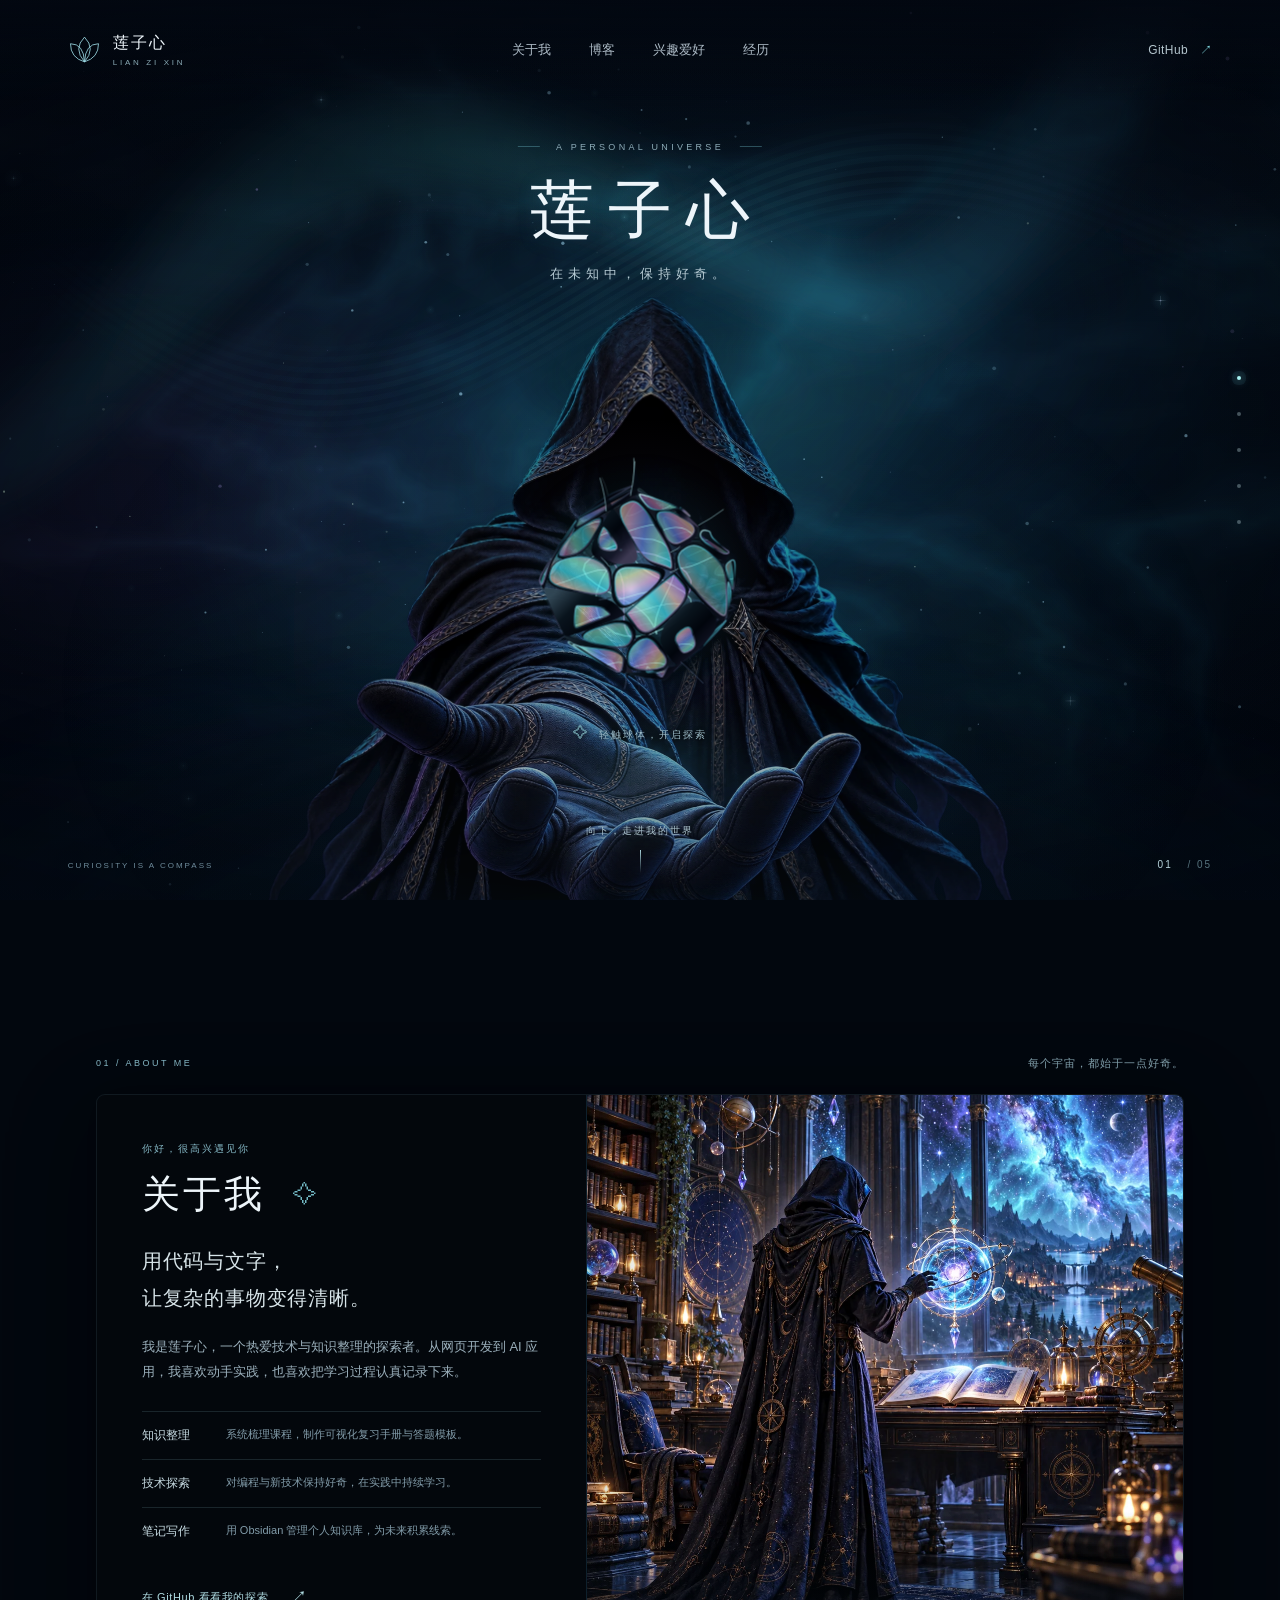
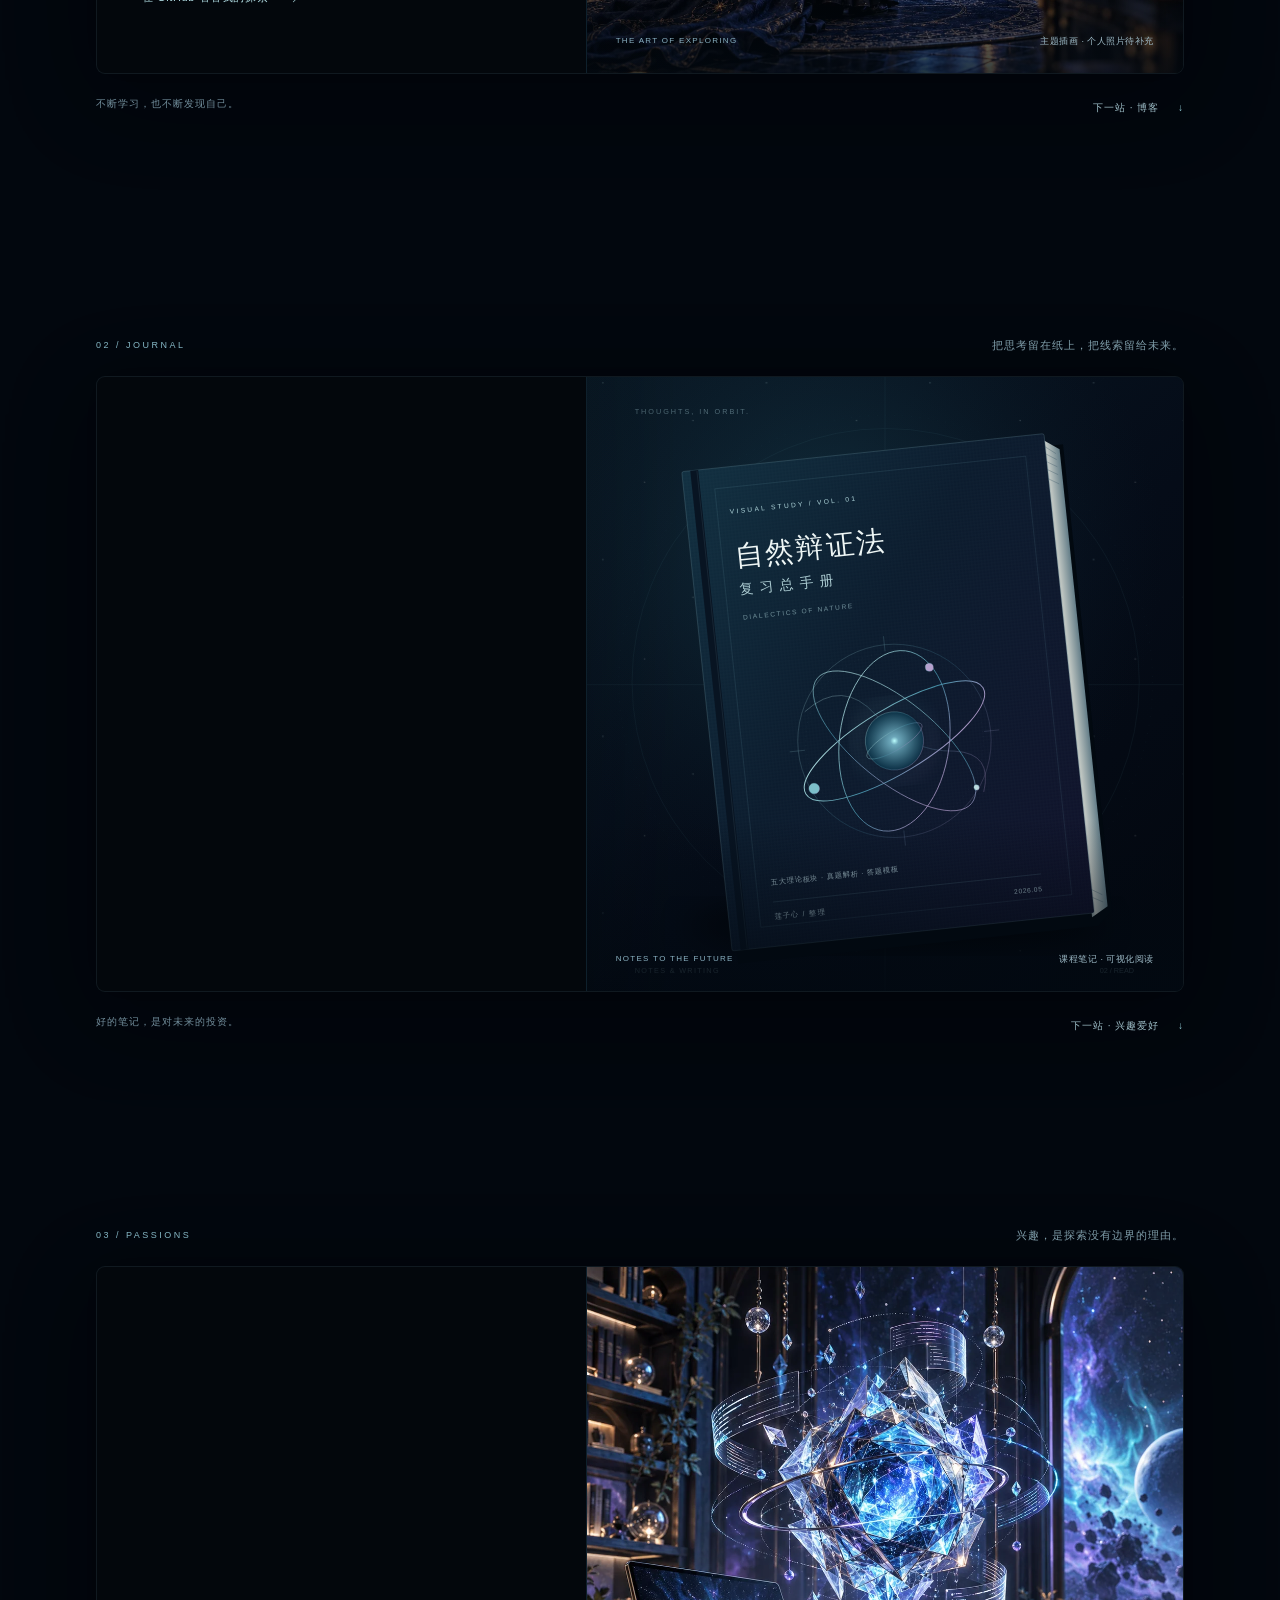
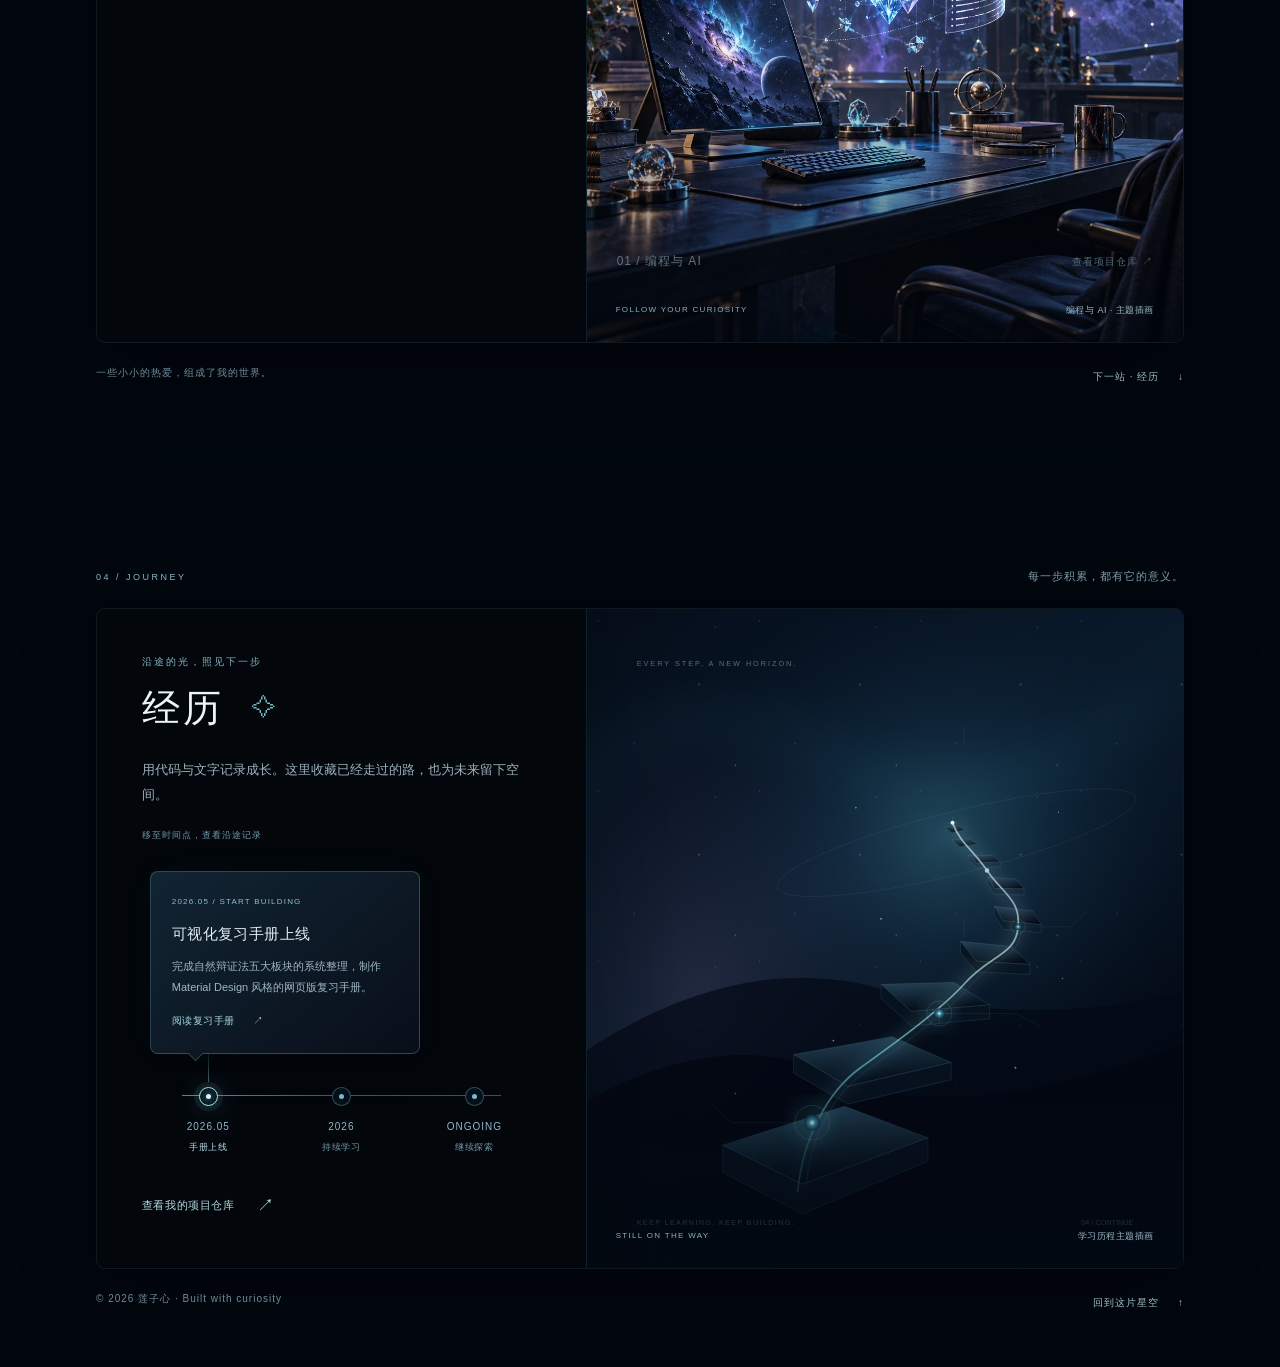
==== commit 9cec2549: "feat: build immersive personal universe homepage" ====
--- a/docs/index.html
+++ b/docs/index.html
@@ -1,696 +1,131 @@
 <!doctype html>
 <html lang="zh-CN">
-	<head>
-		<meta charset="UTF-8" />
-		<meta name="viewport" content="width=device-width, initial-scale=1.0" />
-		<title>莲子心 · 个人主页</title>
-		<link rel="preconnect" href="https://fonts.googleapis.com/" />
-		<link rel="preconnect" href="https://fonts.gstatic.com/" crossorigin="" />
-		<link
-			href="https://fonts.googleapis.com/css2?family=Inter:wght@300;400;500;600;700;800;900&family=JetBrains+Mono:wght@400;500;600;700&family=Noto+Sans+SC:wght@300;400;500;600;700;900&display=swap"
-			rel="stylesheet"
-		/>
-		<style>
-			:root {
-				--color-primary: #6366f1;
-				--color-secondary: #8b5cf6;
-				--color-accent: #ec4899;
-				--color-success: #10b981;
-				--color-blue: #3b82f6;
-
-				--bg-primary: #0f172a;
-				--bg-secondary: #1e293b;
-				--bg-card: rgba(255, 255, 255, 0.08);
-				--bg-card-hover: rgba(255, 255, 255, 0.12);
-
-				--text-primary: #ffffff;
-				--text-secondary: #94a3b8;
-				--text-tertiary: #64748b;
-
-				--border-subtle: rgba(255, 255, 255, 0.1);
-				--border-accent: #6366f1;
-
-				--radius-sm: 8px;
-				--radius-md: 12px;
-				--radius-lg: 16px;
-				--radius-xl: 20px;
-				--radius-full: 9999px;
-
-				--shadow-sm: 0 2px 4px rgba(0, 0, 0, 0.2);
-				--shadow-md: 0 4px 12px rgba(0, 0, 0, 0.3);
-				--shadow-lg: 0 6px 16px rgba(0, 0, 0, 0.4);
-			}
-
-			* {
-				box-sizing: border-box;
-				margin: 0;
-				padding: 0;
-			}
-
-			html {
-				scroll-behavior: smooth;
-			}
-
-			body {
-				font-family: "Inter", "Noto Sans SC", -apple-system,
-					BlinkMacSystemFont, "Segoe UI", Roboto, sans-serif;
-				background: var(--bg-primary);
-				color: var(--text-primary);
-				line-height: 1.6;
-				font-size: 16px;
-				-webkit-font-smoothing: antialiased;
-				min-height: 100vh;
-				overflow-x: hidden;
-			}
-
-			/* Grid background */
-			body::before {
-				content: "";
-				position: fixed;
-				top: 0;
-				left: 0;
-				right: 0;
-				bottom: 0;
-				background-image: url("data:image/svg+xml,%3Csvg width='40' height='40' xmlns='http://www.w3.org/2000/svg'%3E%3Cpath d='M 40 0 L 0 0 0 40' fill='none' stroke='%236366F1' stroke-width='0.5' opacity='0.06'/%3E%3C/svg%3E");
-				pointer-events: none;
-				z-index: 0;
-			}
-
-			a {
-				color: var(--color-blue);
-				text-decoration: none;
-				transition: color 0.2s ease;
-			}
-			a:hover {
-				color: var(--color-primary);
-			}
-
-			.container {
-				max-width: 960px;
-				margin: 0 auto;
-				padding: 0 24px;
-				position: relative;
-				z-index: 1;
-			}
-
-			/* ---- Navigation ---- */
-			nav {
-				position: fixed;
-				top: 24px;
-				left: 50%;
-				transform: translateX(-50%);
-				background: rgba(30, 41, 59, 0.8);
-				border-radius: 24px;
-				border: 1px solid var(--border-subtle);
-				backdrop-filter: blur(8px);
-				-webkit-backdrop-filter: blur(8px);
-				padding: 8px 16px;
-				display: flex;
-				gap: 4px;
-				z-index: 100;
-			}
-			nav a {
-				padding: 8px 16px;
-				border-radius: 24px;
-				color: var(--text-secondary);
-				font-size: 14px;
-				font-weight: 500;
-				transition: all 0.2s ease;
-			}
-			nav a:hover {
-				color: var(--text-primary);
-				background: var(--bg-card);
-			}
-
-			/* ---- Hero ---- */
-			.hero {
-				min-height: 100vh;
-				display: flex;
-				align-items: center;
-				justify-content: center;
-				text-align: center;
-				position: relative;
-				padding: 80px 0;
-			}
-
-			.hero-glow {
-				position: absolute;
-				border-radius: 50%;
-				pointer-events: none;
-			}
-			.hero-glow.g1 {
-				width: 500px;
-				height: 500px;
-				top: -100px;
-				right: -100px;
-				background: radial-gradient(
-					circle,
-					rgba(99, 102, 241, 0.12) 0%,
-					transparent 60%
-				);
-			}
-			.hero-glow.g2 {
-				width: 400px;
-				height: 400px;
-				bottom: -50px;
-				left: -80px;
-				background: radial-gradient(
-					circle,
-					rgba(139, 92, 246, 0.1) 0%,
-					transparent 60%
-				);
-			}
-			.hero-glow.g3 {
-				width: 300px;
-				height: 300px;
-				top: 30%;
-				left: 50%;
-				transform: translateX(-50%);
-				background: radial-gradient(
-					circle,
-					rgba(236, 72, 153, 0.06) 0%,
-					transparent 60%
-				);
-			}
-
-			.hero-content {
-				position: relative;
-				z-index: 1;
-			}
-
-			.hero-badge {
-				display: inline-block;
-				background: linear-gradient(135deg, #667eea 0%, #764ba2 100%);
-				border-radius: var(--radius-full);
-				padding: 8px 20px;
-				font-size: 13px;
-				font-weight: 600;
-				letter-spacing: 2px;
-				color: var(--text-primary);
-				margin-bottom: 32px;
-				text-transform: uppercase;
-			}
-
-			.hero h1 {
-				font-size: clamp(40px, 7vw, 72px);
-				font-weight: 900;
-				line-height: 1.1;
-				letter-spacing: -0.02em;
-				margin-bottom: 16px;
-			}
-			.hero h1 .gradient-text {
-				background: linear-gradient(135deg, #8b5cf6 0%, #ec4899 100%);
-				-webkit-background-clip: text;
-				-webkit-text-fill-color: transparent;
-				background-clip: text;
-			}
-
-			.hero-sub {
-				font-size: 20px;
-				color: var(--text-secondary);
-				max-width: 540px;
-				margin: 0 auto 40px;
-				line-height: 1.6;
-				font-weight: 300;
-			}
-
-			.hero-links {
-				display: flex;
-				gap: 16px;
-				justify-content: center;
-				flex-wrap: wrap;
-			}
-
-			.btn {
-				display: inline-flex;
-				align-items: center;
-				gap: 8px;
-				padding: 12px 28px;
-				border-radius: var(--radius-full);
-				font-size: 15px;
-				font-weight: 600;
-				transition: all 0.2s ease;
-				cursor: pointer;
-				border: none;
-			}
-			.btn-primary {
-				background: linear-gradient(135deg, #667eea 0%, #764ba2 100%);
-				color: var(--text-primary);
-			}
-			.btn-primary:hover {
-				transform: translateY(-2px);
-				box-shadow: 0 8px 24px rgba(99, 102, 241, 0.3);
-			}
-			.btn-outline {
-				background: transparent;
-				color: var(--text-primary);
-				border: 1px solid var(--border-subtle);
-			}
-			.btn-outline:hover {
-				background: var(--bg-card);
-				border-color: rgba(255, 255, 255, 0.2);
-			}
-
-			/* ---- Sections ---- */
-			section {
-				padding: 80px 0;
-			}
-
-			.section-label {
-				font-size: 12px;
-				font-weight: 700;
-				letter-spacing: 2px;
-				text-transform: uppercase;
-				color: var(--color-primary);
-				margin-bottom: 12px;
-			}
-
-			.section-title {
-				font-size: 36px;
-				font-weight: 700;
-				letter-spacing: -0.02em;
-				margin-bottom: 48px;
-				line-height: 1.2;
-			}
-
-			/* ---- About ---- */
-			.about-grid {
-				display: grid;
-				grid-template-columns: 1fr 1fr;
-				gap: 24px;
-			}
-
-			.glass-card {
-				background: var(--bg-card);
-				border: 1px solid var(--border-subtle);
-				border-radius: var(--radius-lg);
-				padding: 24px;
-				backdrop-filter: blur(8px);
-				-webkit-backdrop-filter: blur(8px);
-				transition: all 0.2s ease;
-			}
-			.glass-card:hover {
-				background: var(--bg-card-hover);
-				border-color: rgba(255, 255, 255, 0.15);
-			}
-
-			.glass-card .card-icon {
-				width: 44px;
-				height: 44px;
-				border-radius: var(--radius-md);
-				background: linear-gradient(135deg, #667eea 0%, #764ba2 100%);
-				display: grid;
-				place-items: center;
-				margin-bottom: 16px;
-				font-size: 20px;
-			}
-
-			.glass-card h3 {
-				font-size: 18px;
-				font-weight: 700;
-				margin-bottom: 8px;
-			}
-
-			.glass-card p {
-				font-size: 14px;
-				color: var(--text-secondary);
-				line-height: 1.6;
-			}
-
-			/* ---- Projects ---- */
-			.projects-grid {
-				display: grid;
-				grid-template-columns: 1fr 1fr;
-				gap: 24px;
-			}
-
-			.project-card {
-				background: var(--bg-secondary);
-				border: 1px solid var(--border-subtle);
-				border-radius: var(--radius-lg);
-				padding: 24px;
-				transition: all 0.2s ease;
-				position: relative;
-				overflow: hidden;
-			}
-			.project-card:hover {
-				border-color: var(--color-primary);
-				transform: translateY(-2px);
-				box-shadow: var(--shadow-md);
-			}
-
-			.project-card .project-tag {
-				display: inline-block;
-				font-size: 11px;
-				font-weight: 700;
-				letter-spacing: 1px;
-				text-transform: uppercase;
-				border-radius: 14px;
-				padding: 4px 12px;
-				margin-bottom: 16px;
-			}
-			.tag-blue {
-				background: rgba(59, 130, 246, 0.15);
-				color: #3b82f6;
-			}
-			.tag-purple {
-				background: rgba(139, 92, 246, 0.15);
-				color: #8b5cf6;
-			}
-			.tag-green {
-				background: rgba(16, 185, 129, 0.15);
-				color: #10b981;
-			}
-			.tag-pink {
-				background: rgba(236, 72, 153, 0.15);
-				color: #ec4899;
-			}
-
-			.project-card h3 {
-				font-size: 20px;
-				font-weight: 700;
-				margin-bottom: 8px;
-			}
-
-			.project-card p {
-				font-size: 14px;
-				color: var(--text-secondary);
-				line-height: 1.6;
-				margin-bottom: 16px;
-			}
-
-			.project-card .project-link {
-				font-size: 14px;
-				font-weight: 500;
-				color: var(--color-primary);
-				display: inline-flex;
-				align-items: center;
-				gap: 6px;
-			}
-			.project-card .project-link:hover {
-				color: var(--color-secondary);
-			}
-
-			/* ---- Timeline ---- */
-			.timeline {
-				position: relative;
-				padding-left: 32px;
-			}
-			.timeline::before {
-				content: "";
-				position: absolute;
-				left: 7px;
-				top: 8px;
-				bottom: 8px;
-				width: 2px;
-				background: linear-gradient(
-					to bottom,
-					var(--color-primary),
-					var(--color-accent)
-				);
-				border-radius: 1px;
-			}
-
-			.timeline-item {
-				position: relative;
-				margin-bottom: 32px;
-			}
-			.timeline-item:last-child {
-				margin-bottom: 0;
-			}
-			.timeline-item::before {
-				content: "";
-				position: absolute;
-				left: -28px;
-				top: 6px;
-				width: 12px;
-				height: 12px;
-				border-radius: 50%;
-				background: var(--color-primary);
-				border: 3px solid var(--bg-primary);
-				box-shadow: 0 0 0 2px var(--color-primary);
-			}
-
-			.timeline-card {
-				background: var(--bg-card);
-				border: 1px solid var(--border-subtle);
-				border-radius: var(--radius-md);
-				padding: 20px;
-			}
-
-			.timeline-date {
-				font-family: "JetBrains Mono", monospace;
-				font-size: 12px;
-				font-weight: 600;
-				color: var(--color-primary);
-				letter-spacing: 0.5px;
-				margin-bottom: 6px;
-			}
-
-			.timeline-card h4 {
-				font-size: 16px;
-				font-weight: 700;
-				margin-bottom: 4px;
-			}
-
-			.timeline-card p {
-				font-size: 14px;
-				color: var(--text-secondary);
-				line-height: 1.5;
-			}
-
-			/* ---- Footer ---- */
-			footer {
-				border-top: 1px solid var(--border-subtle);
-				padding: 40px 0;
-				text-align: center;
-			}
-
-			footer p {
-				font-size: 14px;
-				color: var(--text-tertiary);
-			}
-
-			.footer-links {
-				display: flex;
-				gap: 24px;
-				justify-content: center;
-				margin-bottom: 16px;
-			}
-
-			.footer-links a {
-				color: var(--text-secondary);
-				font-size: 14px;
-				transition: color 0.2s ease;
-			}
-			.footer-links a:hover {
-				color: var(--text-primary);
-			}
-
-			/* ---- Gradient divider ---- */
-			.divider {
-				width: 120px;
-				height: 3px;
-				margin: 0 auto;
-				border-radius: 2px;
-				background: linear-gradient(
-					90deg,
-					#8b5cf6,
-					#a855f7 40%,
-					#ec4899
-				);
-				opacity: 0.6;
-			}
-
-			/* ---- Responsive ---- */
-			@media (max-width: 768px) {
-				nav {
-					top: auto;
-					bottom: 16px;
-					padding: 6px 12px;
-				}
-				nav a {
-					padding: 6px 12px;
-					font-size: 13px;
-				}
-				.hero {
-					padding: 100px 0 60px;
-				}
-				.about-grid,
-				.projects-grid {
-					grid-template-columns: 1fr;
-				}
-				section {
-					padding: 48px 0;
-				}
-			}
-		</style>
-	</head>
-	<body>
-		<!-- Navigation -->
-		<nav>
-			<a href="#about">关于</a>
-			<a href="#projects">项目</a>
-			<a href="#journey">历程</a>
-		</nav>
-
-		<!-- Hero -->
-		<section class="hero">
-			<div class="hero-glow g1"></div>
-			<div class="hero-glow g2"></div>
-			<div class="hero-glow g3"></div>
-			<div class="hero-content">
-				<div class="hero-badge">Hello World</div>
-				<h1>
-					你好，我是<br />
-					<span class="gradient-text">莲子心</span>
-				</h1>
-				<p class="hero-sub">
-					一个热爱技术与知识整理的探索者，喜欢用代码和文字让复杂事物变得清晰。
-				</p>
-				<div class="hero-links">
-					<a href="#projects" class="btn btn-primary">查看项目 &rarr;</a>
-					<a href="https://github.com/lzxlchlcx" class="btn btn-outline"
-						>GitHub</a
-					>
-				</div>
-			</div>
-		</section>
-
-		<!-- About -->
-		<section id="about">
-			<div class="container">
-				<div class="section-label">About</div>
-				<h2 class="section-title">关于我</h2>
-				<div class="about-grid">
-					<div class="glass-card">
-						<div class="card-icon">&#128218;</div>
-						<h3>知识整理</h3>
-						<p>
-							善于将课程内容系统化梳理，制作可视化复习手册和答题模板，让复杂的知识点变得直观易懂。
-						</p>
-					</div>
-					<div class="glass-card">
-						<div class="card-icon">&#128187;</div>
-						<h3>技术探索</h3>
-						<p>
-							对编程和新技术保持好奇心，喜欢动手实践，从网页开发到 AI
-							应用，持续学习并记录。
-						</p>
-					</div>
-					<div class="glass-card">
-						<div class="card-icon">&#9997;&#65039;</div>
-						<h3>笔记写作</h3>
-						<p>
-							使用 Obsidian 等 PKM
-							工具管理个人知识库，相信好的笔记是对未来的投资。
-						</p>
-					</div>
-					<div class="glass-card">
-						<div class="card-icon">&#127912;</div>
-						<h3>设计审美</h3>
-						<p>
-							注重内容的视觉呈现，追求 Material Design
-							风格的简洁与优雅，让信息传达更高效。
-						</p>
-					</div>
-				</div>
-			</div>
-		</section>
-
-		<!-- Projects -->
-		<section id="projects">
-			<div class="container">
-				<div class="section-label">Projects</div>
-				<h2 class="section-title">项目作品</h2>
-				<div class="projects-grid">
-					<div class="project-card">
-						<span class="project-tag tag-purple">课程</span>
-						<h3>自然辩证法复习总手册</h3>
-						<p>
-							涵盖五大理论板块的系统梳理，配套真题解析与万能答题模板，可视化阅读体验。
-						</p>
-						<a href="./visual-reading/" class="project-link"
-							>查看详情 &rarr;</a
-						>
-					</div>
-					<div class="project-card">
-						<span class="project-tag tag-blue">知识库</span>
-						<h3>个人 Wiki</h3>
-						<p>
-							基于 Obsidian 的个人知识管理系统，涵盖技术笔记、阅读报告和学习资源。
-						</p>
-						<a href="#" class="project-link">建设中...</a>
-					</div>
-					<div class="project-card">
-						<span class="project-tag tag-green">开源</span>
-						<h3>GitHub 项目</h3>
-						<p>
-							日常开发的代码仓库，包括工具脚本、前端实验和其他有趣的小项目。
-						</p>
-						<a
-							href="https://github.com/lzxlchlcx"
-							class="project-link"
-							>GitHub &rarr;</a
-						>
-					</div>
-					<div class="project-card">
-						<span class="project-tag tag-pink">待更新</span>
-						<h3>更多项目</h3>
-						<p>持续构建中，敬请期待更多有趣的作品和分享。</p>
-						<a href="#" class="project-link">Stay tuned</a>
-					</div>
-				</div>
-			</div>
-		</section>
-
-		<!-- Journey -->
-		<section id="journey">
-			<div class="container">
-				<div class="section-label">Journey</div>
-				<h2 class="section-title">学习历程</h2>
-				<div class="timeline">
-					<div class="timeline-item">
-						<div class="timeline-card">
-							<div class="timeline-date">2026.05</div>
-							<h4>自然辩证法可视化复习手册上线</h4>
-							<p>
-								完成五大板块的系统整理，制作 Material Design 风格的网页版复习手册。
-							</p>
-						</div>
-					</div>
-					<div class="timeline-item">
-						<div class="timeline-card">
-							<div class="timeline-date">2026</div>
-							<h4>持续学习中</h4>
-							<p>
-								探索 AI 工具、知识管理方法论，不断完善个人 Wiki 和项目仓库。
-							</p>
-						</div>
-					</div>
-					<div class="timeline-item">
-						<div class="timeline-card">
-							<div class="timeline-date">ongoing</div>
-							<h4>保持好奇，持续构建</h4>
-							<p>
-								用代码和文字记录成长，相信每一步积累都有意义。
-							</p>
-						</div>
-					</div>
-				</div>
-			</div>
-		</section>
-
-		<!-- Footer -->
-		<footer>
-			<div class="container">
-				<div class="footer-links">
-					<a href="https://github.com/lzxlchlcx">GitHub</a>
-					<a href="./visual-reading/">复习手册</a>
-				</div>
-				<div class="divider" style="margin-bottom: 16px"></div>
-				<p>&copy; 2026 莲子心 · Built with curiosity</p>
-			</div>
-		</footer>
-	</body>
+<head>
+  <meta charset="UTF-8" />
+  <meta name="viewport" content="width=device-width, initial-scale=1.0" />
+  <meta name="theme-color" content="#030811" />
+  <meta name="description" content="莲子心的个人宇宙。记录技术探索、知识整理与成长，在未知中保持好奇。" />
+  <title>莲子心 · 个人宇宙</title>
+  <link rel="icon" href="data:image/svg+xml,%3Csvg xmlns='http://www.w3.org/2000/svg' viewBox='0 0 64 64'%3E%3Crect rx='16' width='64' height='64' fill='%23030811'/%3E%3Cpath d='M32 10Q10 30 32 52Q54 30 32 10ZM32 52Q7 44 7 23Q31 23 32 52ZM32 52Q57 44 57 23Q33 23 32 52Z' fill='none' stroke='%2376d9e5' stroke-width='2'/%3E%3C/svg%3E" />
+  <link rel="stylesheet" href="./assets/home.css" />
+  <script src="./assets/orb.js" defer></script>
+  <script src="./assets/atmosphere.js" defer></script>
+  <script src="./assets/home.js" defer></script>
+</head>
+<body>
+  <a class="skip-link" href="#about">跳至个人介绍</a>
+  <div class="universe" aria-hidden="true">
+    <div class="nebula nebula-blue"></div><div class="nebula nebula-violet"></div>
+    <div class="aurora aurora-one"></div><div class="aurora aurora-two"></div>
+    <svg class="aurora-ribbons" viewBox="0 0 1600 1000" preserveAspectRatio="xMidYMid slice"><defs><linearGradient id="sky-light"><stop stop-color="#2c9ca8" stop-opacity="0"/><stop offset=".4" stop-color="#49c6ce"/><stop offset=".7" stop-color="#287899"/><stop offset="1" stop-color="#7370b9" stop-opacity="0"/></linearGradient><filter id="sky-blur"><feGaussianBlur stdDeviation="27"/></filter></defs><g fill="none" stroke="url(#sky-light)" filter="url(#sky-blur)"><path d="M-180 540C240 650 240 40 630 150S1030 530 1310 45S1630 20 1800 310" stroke-width="70" opacity=".25"/><path d="M-200 570C260 680 285 95 660 195S1080 550 1350 80S1680 60 1840 370" stroke-width="26" opacity=".45"/><path d="M60 1010C360 470 780 850 1000 470S1480 260 1750 170" stroke-width="150" opacity=".08"/></g></svg>
+    <canvas id="starfield"></canvas><div class="universe-vignette"></div>
+  </div>
+  <header class="site-header">
+    <a class="brand" href="#home" aria-label="莲子心，返回首屏"><svg viewBox="0 0 40 40" aria-hidden="true"><path d="M20 5Q6 19 20 35Q34 19 20 5ZM20 35Q3 30 3 13Q19 13 20 35ZM20 35Q37 30 37 13Q21 13 20 35Z" /></svg><span>莲子心<span class="brand-en">LIAN ZI XIN</span></span></a>
+    <nav class="top-nav" aria-label="主导航"><a href="#about">关于我</a><a href="#blog">博客</a><a href="#interests">兴趣爱好</a><a href="#journey">经历</a></nav>
+    <a class="github-link" href="https://github.com/lzxlchlcx" target="_blank" rel="noopener noreferrer">GitHub <span aria-hidden="true">↗</span></a>
+  </header>
+  <nav class="page-dots" aria-label="屏幕分页">
+    <a class="is-current" href="#home" aria-label="首屏" aria-current="location"><span>首屏</span></a>
+    <a href="#about" aria-label="关于我"><span>关于我</span></a><a href="#blog" aria-label="博客"><span>博客</span></a><a href="#interests" aria-label="兴趣爱好"><span>兴趣爱好</span></a><a href="#journey" aria-label="经历"><span>经历</span></a>
+  </nav>
+  <main>
+    <section id="home" class="screen hero is-visible" aria-labelledby="hero-title">
+      <div class="hero-haze" aria-hidden="true"></div>
+      <div class="scene" aria-hidden="true"><div class="figure-layer"><img class="mystic" src="./assets/guardian-gloved.webp" alt="" fetchpriority="high" /></div><div class="hand-layer"><img class="mystic" src="./assets/guardian-gloved.webp" alt="" /></div><div class="palm-light"></div><div class="foreground-mist"></div></div>
+      <div class="hero-copy"><p class="eyebrow"><span></span> A PERSONAL UNIVERSE <span></span></p><h1 id="hero-title">莲子心</h1><p class="hero-motto">在未知中，保持好奇。</p></div>
+      <div class="orb-system">
+        <div class="orb-halo" aria-hidden="true"></div><div class="energy-pulse" aria-hidden="true"></div>
+        <svg class="orbit-paths" viewBox="0 0 640 460" aria-hidden="true"><ellipse cx="320" cy="230" rx="258" ry="143" /><path d="M99 154L221 198M419 198L541 154M99 310L219 262M421 262L541 310" /></svg>
+        <button id="orb-toggle" class="orb-button" aria-label="探索球体，展开四个导航入口" aria-expanded="false" aria-controls="orb-navigation" aria-describedby="orb-hint"><canvas id="orb-canvas" aria-hidden="true"></canvas><span class="orb-fallback" aria-hidden="true"></span></button>
+        <nav id="orb-navigation" class="orb-navigation" aria-label="球体导航" inert>
+          <a href="#about" class="orb-node node-about"><span class="node-spark" aria-hidden="true"></span><span><small>01 / ABOUT</small>关于我</span><span class="node-arrow" aria-hidden="true">↗</span></a>
+          <a href="#blog" class="orb-node node-blog"><span class="node-spark" aria-hidden="true"></span><span><small>02 / JOURNAL</small>博客</span><span class="node-arrow" aria-hidden="true">↗</span></a>
+          <a href="#interests" class="orb-node node-interests"><span class="node-spark" aria-hidden="true"></span><span><small>03 / PASSIONS</small>兴趣爱好</span><span class="node-arrow" aria-hidden="true">↗</span></a>
+          <a href="#journey" class="orb-node node-journey"><span class="node-spark" aria-hidden="true"></span><span><small>04 / JOURNEY</small>经历</span><span class="node-arrow" aria-hidden="true">↗</span></a>
+        </nav>
+        <p id="orb-hint" class="orb-hint"><span class="hint-mark" aria-hidden="true">✧</span><span class="hint-label">轻触球体，开启探索</span></p>
+      </div>
+      <div class="hero-footer"><span class="coordinate">CURIOSITY IS A COMPASS</span><a class="scroll-cue" href="#about"><span>向下，走进我的世界</span><i aria-hidden="true"></i></a><span class="screen-count"><b>01</b> / 05</span></div>
+    </section>
+    <section id="about" class="screen content-screen" aria-labelledby="about-title">
+      <div class="section-shell">
+        <div class="section-heading"><span class="eyebrow">01 / ABOUT ME</span><span class="section-note">每个宇宙，都始于一点好奇。</span></div>
+        <article class="content-panel">
+          <div class="panel-copy">
+            <p class="small-label">你好，很高兴遇见你</p><h2 id="about-title" tabindex="-1">关于我<span class="title-star" aria-hidden="true">✧</span></h2>
+            <p class="lead">用代码与文字，<br />让复杂的事物变得清晰。</p>
+            <p class="body-copy">我是莲子心，一个热爱技术与知识整理的探索者。从网页开发到 AI 应用，我喜欢动手实践，也喜欢把学习过程认真记录下来。</p>
+            <dl class="focus-list"><div><dt>知识整理</dt><dd>系统梳理课程，制作可视化复习手册与答题模板。</dd></div><div><dt>技术探索</dt><dd>对编程与新技术保持好奇，在实践中持续学习。</dd></div><div><dt>笔记写作</dt><dd>用 Obsidian 管理个人知识库，为未来积累线索。</dd></div></dl>
+            <a class="text-link" href="https://github.com/lzxlchlcx" target="_blank" rel="noopener noreferrer">在 GitHub 看看我的探索 <span aria-hidden="true">↗</span></a>
+          </div>
+          <figure class="panel-image about-image"><img src="./assets/about-art.webp" data-fallback="./assets/about.svg" alt="星空书房中的匿名知识探索者，主题概念插画" loading="lazy" width="900" height="1000" /><figcaption><span>THE ART OF EXPLORING</span><span>主题插画 · 个人照片待补充</span></figcaption></figure>
+        </article>
+        <div class="section-footer"><span>不断学习，也不断发现自己。</span><a href="#blog">下一站 · 博客 <span aria-hidden="true">↓</span></a></div>
+      </div>
+    </section>
+    <section id="blog" class="screen content-screen" aria-labelledby="blog-title">
+      <div class="section-shell">
+        <div class="section-heading"><span class="eyebrow">02 / JOURNAL</span><span class="section-note">把思考留在纸上，把线索留给未来。</span></div>
+        <article class="content-panel">
+          <div class="panel-copy">
+            <p class="small-label">文字，是另一种探索</p><h2 id="blog-title" tabindex="-1">博客<span class="title-star" aria-hidden="true">✧</span></h2>
+            <p class="body-copy">关于学习、技术与知识管理的记录。整理过的知识，可以在下一次需要时发光。</p>
+            <a class="featured-article" href="./visual-reading/自然辩证法.html"><div class="article-meta"><span>精选阅读</span><span>知识整理 / 2026</span></div><h3>自然辩证法<br />复习总手册</h3><p>五大理论板块的系统梳理，配套真题解析与答题模板，带来更直观的可视化阅读体验。</p><span class="text-link">打开复习手册 <span aria-hidden="true">↗</span></span></a>
+            <div class="upcoming-note"><span class="status-dot" aria-hidden="true"></span><div><strong>个人 Wiki · 整理中</strong><p>技术笔记、阅读报告与学习资源。<br />更多文章待补充。</p></div></div>
+          </div>
+          <figure class="panel-image writing-image"><a href="./visual-reading/自然辩证法.html" aria-label="阅读自然辩证法复习总手册"><img src="./assets/writing.svg" alt="自然辩证法复习总手册主题封面" loading="lazy" /></a><figcaption><span>NOTES TO THE FUTURE</span><span>课程笔记 · 可视化阅读</span></figcaption></figure>
+        </article>
+        <div class="section-footer"><span>好的笔记，是对未来的投资。</span><a href="#interests">下一站 · 兴趣爱好 <span aria-hidden="true">↓</span></a></div>
+      </div>
+    </section>
+    <section id="interests" class="screen content-screen" aria-labelledby="interests-title">
+      <div class="section-shell">
+        <div class="section-heading"><span class="eyebrow">03 / PASSIONS</span><span class="section-note">兴趣，是探索没有边界的理由。</span></div>
+        <article class="content-panel">
+          <div class="panel-copy">
+            <p class="small-label">跟随好奇心的方向</p><h2 id="interests-title" tabindex="-1">兴趣爱好<span class="title-star" aria-hidden="true">✧</span></h2>
+            <p class="lead">发现、整理、创造。<br />让想法慢慢生长。</p><p class="body-copy">喜欢动手做一些有趣的东西，也在意它们如何被看见。从代码到笔记，从内容到视觉，每一次尝试都是新的连接。</p>
+            <p id="interest-instruction" class="interaction-note">移至编号预览，点击探索更多 <span aria-hidden="true">↗</span></p>
+            <div class="interest-lines" aria-label="兴趣探索入口">
+              <a class="interest-item is-active" data-interest="code" href="https://github.com/lzxlchlcx?tab=repositories" target="_blank" rel="noopener noreferrer" aria-describedby="interest-instruction"><span class="interest-index">01</span><span class="interest-description"><span class="interest-title">编程与 AI</span><span class="interest-summary">网页开发、工具脚本，以及 AI 应用的实践。</span></span><span class="interest-arrow" aria-hidden="true">↗</span></a>
+              <a class="interest-item" data-interest="notes" href="./visual-reading/自然辩证法.html" aria-describedby="interest-instruction"><span class="interest-index">02</span><span class="interest-description"><span class="interest-title">个人知识管理</span><span class="interest-summary">Obsidian、阅读与写作，把散落的知识连成星图。</span></span><span class="interest-arrow" aria-hidden="true">↗</span></a>
+              <a class="interest-item" data-interest="design" href="https://m3.material.io/" target="_blank" rel="noopener noreferrer" aria-describedby="interest-instruction"><span class="interest-index">03</span><span class="interest-description"><span class="interest-title">视觉与设计</span><span class="interest-summary">关注简洁的设计和清晰的信息呈现。</span></span><span class="interest-arrow" aria-hidden="true">↗</span></a>
+            </div>
+            <ul class="tags" aria-label="兴趣标签"><li>代码</li><li>AI</li><li>Obsidian</li><li>知识管理</li><li>设计</li></ul>
+            <div class="interest-mobile-picker" aria-label="切换兴趣配图"><button data-interest-select="code" aria-pressed="true">01 编程</button><button data-interest-select="notes" aria-pressed="false">02 笔记</button><button data-interest-select="design" aria-pressed="false">03 设计</button></div>
+          </div>
+          <figure class="panel-image interests-image">
+            <a class="interest-visual is-active" data-interest-visual="code" href="https://github.com/lzxlchlcx?tab=repositories" target="_blank" rel="noopener noreferrer" aria-label="编程与 AI，查看我的 GitHub 项目"><img src="./assets/interest-code.webp" data-fallback="./assets/interests.svg" alt="星空工作台上的悬浮 AI 晶体与代码终端" loading="lazy" width="900" height="1000" /><span class="visual-link-label">01 / 编程与 AI <span>查看项目仓库 ↗</span></span></a>
+            <a class="interest-visual" data-interest-visual="notes" href="./visual-reading/自然辩证法.html" aria-label="个人知识管理，阅读现有复习手册" aria-hidden="true" inert><img src="./assets/interest-notes.webp" data-fallback="./assets/writing.svg" alt="笔记纸页与相互连通的知识星图" loading="lazy" width="900" height="1000" /><span class="visual-link-label">02 / 个人知识管理 <span>打开复习手册 ↗</span></span></a>
+            <a class="interest-visual" data-interest-visual="design" href="https://m3.material.io/" target="_blank" rel="noopener noreferrer" aria-label="视觉与设计，查看 Material Design 官方指南" aria-hidden="true" inert><img src="./assets/interest-design.webp" data-fallback="./assets/interests.svg" alt="几何光体与设计工具构成的未来工作室" loading="lazy" width="900" height="1000" /><span class="visual-link-label">03 / 视觉与设计 <span>查看设计指南 ↗</span></span></a>
+            <figcaption><span>FOLLOW YOUR CURIOSITY</span><span id="interest-caption" aria-live="polite">编程与 AI · 主题插画</span></figcaption>
+          </figure>
+        </article>
+        <div class="section-footer"><span>一些小小的热爱，组成了我的世界。</span><a href="#journey">下一站 · 经历 <span aria-hidden="true">↓</span></a></div>
+      </div>
+    </section>
+    <section id="journey" class="screen content-screen" aria-labelledby="journey-title">
+      <div class="section-shell">
+        <div class="section-heading"><span class="eyebrow">04 / JOURNEY</span><span class="section-note">每一步积累，都有它的意义。</span></div>
+        <article class="content-panel">
+          <div class="panel-copy">
+            <p class="small-label">沿途的光，照见下一步</p><h2 id="journey-title" tabindex="-1">经历<span class="title-star" aria-hidden="true">✧</span></h2><p class="body-copy">用代码与文字记录成长。这里收藏已经走过的路，也为未来留下空间。</p>
+            <p class="interaction-note">移至时间点，查看沿途记录</p>
+            <ol class="horizontal-timeline" aria-label="学习经历时间轴">
+              <li class="timeline-node is-active"><button class="timeline-point" aria-expanded="true" aria-controls="journey-202605" aria-label="2026年5月，可视化复习手册上线"><span class="timeline-orbit" aria-hidden="true"></span><time datetime="2026-05">2026.05</time><span class="point-subtitle">手册上线</span></button><div class="timeline-bubble" id="journey-202605"><span class="bubble-eyebrow">2026.05 / START BUILDING</span><h3>可视化复习手册上线</h3><p>完成自然辩证法五大板块的系统整理，制作 Material Design 风格的网页版复习手册。</p><a href="./visual-reading/自然辩证法.html">阅读复习手册 <span aria-hidden="true">↗</span></a></div></li>
+              <li class="timeline-node"><button class="timeline-point" aria-expanded="false" aria-controls="journey-2026" aria-label="2026年，持续学习与构建"><span class="timeline-orbit" aria-hidden="true"></span><time datetime="2026">2026</time><span class="point-subtitle">持续学习</span></button><div class="timeline-bubble" id="journey-2026" hidden><span class="bubble-eyebrow">2026 / KEEP LEARNING</span><h3>持续学习与构建</h3><p>探索 AI 工具和知识管理方法，不断完善个人 Wiki 与项目仓库。</p><a href="https://github.com/lzxlchlcx" target="_blank" rel="noopener noreferrer">查看项目仓库 <span aria-hidden="true">↗</span></a></div></li>
+              <li class="timeline-node"><button class="timeline-point" aria-expanded="false" aria-controls="journey-ongoing" aria-label="持续进行，保持好奇与探索"><span class="timeline-orbit" aria-hidden="true"></span><span class="timeline-date">ONGOING</span><span class="point-subtitle">继续探索</span></button><div class="timeline-bubble" id="journey-ongoing" hidden><span class="bubble-eyebrow">ONGOING / STAY CURIOUS</span><h3>保持好奇，持续探索</h3><p>用代码和文字记录成长，相信每一步积累都有意义。</p><span class="bubble-footnote">新的经历，留给未来。</span></div></li>
+            </ol>
+            <a class="text-link" href="https://github.com/lzxlchlcx" target="_blank" rel="noopener noreferrer">查看我的项目仓库 <span aria-hidden="true">↗</span></a>
+          </div>
+          <figure class="panel-image journey-image"><img src="./assets/journey.svg" alt="星空中向远方延伸的发光路径，象征不断积累的学习历程" loading="lazy" /><figcaption><span>STILL ON THE WAY</span><span>学习历程主题插画</span></figcaption></figure>
+        </article>
+        <footer class="section-footer"><span>© 2026 莲子心 · Built with curiosity</span><a href="#home">回到这片星空 <span aria-hidden="true">↑</span></a></footer>
+      </div>
+    </section>
+  </main>
+  <div class="transition-glow" aria-hidden="true"></div>
+  <noscript><p class="noscript-note">球体交互需要 JavaScript。你仍可使用顶部导航与分页圆点浏览全部内容。</p></noscript>
+</body>
 </html>
--- a/docs/assets/home.css
+++ b/docs/assets/home.css
@@ -0,0 +1,132 @@
+:root{color-scheme:dark;--ink:#030811;--text:#edf5fa;--muted:#9bafbb;--cyan:#83dce5;--line:rgba(159,216,232,.14);--px:0;--py:0;--orb-size:clamp(230px,31vh,310px);--orb-y:65%;font-synthesis:none}
+*{box-sizing:border-box;margin:0;padding:0}
+html{scroll-snap-type:y mandatory;scroll-behavior:smooth;scrollbar-width:thin;scrollbar-color:#25424b #030811}
+body{background:var(--ink);color:var(--text);font:15px/1.75 "Segoe UI","PingFang SC","Microsoft YaHei",sans-serif;-webkit-font-smoothing:antialiased;overflow-x:clip}
+a{color:inherit;text-decoration:none}button{font:inherit;color:inherit}a,button{-webkit-tap-highlight-color:transparent}button{cursor:pointer}::selection{background:#23515c;color:#fff}
+:focus-visible{outline:2px solid var(--cyan);outline-offset:6px;border-radius:4px}h2:focus{outline:none}.skip-link{position:fixed;top:12px;left:12px;z-index:100;background:#122631;padding:10px 18px;transform:translateY(-160%)}.skip-link:focus{transform:none}
+.universe{position:fixed;inset:0;z-index:-1;overflow:hidden;pointer-events:none;background:radial-gradient(ellipse at 53% 46%,#0b2635 0,#06121e 34%,#030811 78%)}
+#starfield{position:absolute;inset:0;width:100%;height:100%;opacity:.85}
+.nebula{position:absolute;width:90vw;height:70vh;filter:blur(60px);will-change:transform;animation:nebula-drift 34s ease-in-out infinite alternate}
+.nebula-blue{top:9%;left:15%;background:radial-gradient(ellipse at 43% 50%,#18576360 0,#10345630 34%,transparent 64%);transform:rotate(-20deg)}
+.nebula-violet{top:20%;left:-36%;opacity:.45;background:radial-gradient(ellipse,#55388050,transparent 63%);animation-duration:47s;animation-delay:-20s}
+.aurora{position:absolute;top:-21%;left:15%;width:72%;height:110%;border-radius:50%;opacity:.3;filter:blur(35px);transform:rotate(29deg);background:conic-gradient(from 140deg at 50% 70%,transparent 0deg,#42cbd930 18deg,transparent 37deg,#157c9b30 48deg,transparent 79deg);animation:aurora-flow 27s ease-in-out infinite alternate}
+.aurora-two{left:28%;top:-17%;opacity:.17;transform:rotate(-19deg);animation:aurora-flow-second 39s ease-in-out infinite alternate;mix-blend-mode:screen}
+.aurora-ribbons{position:absolute;inset:0;width:100%;height:100%;translate:calc(var(--px)*-4px) calc(var(--py)*-2px);animation:ribbon-flow 32s ease-in-out infinite alternate;opacity:.8}
+@keyframes ribbon-flow{to{transform:translate(2%,-3%) scale(1.04);opacity:.5}}
+.universe-vignette{position:absolute;inset:0;background:linear-gradient(180deg,#03081188,transparent 28%,transparent 70%,#03081188),radial-gradient(ellipse at center,transparent 32%,#01050b99 100%)}
+@keyframes nebula-drift{to{translate:4% -3%;scale:1.08;opacity:.55}}
+@keyframes aurora-flow{0%{transform:rotate(23deg) scale(1);opacity:.2}50%{opacity:.38}100%{transform:rotate(37deg) scale(1.1);opacity:.27}}
+@keyframes aurora-flow-second{to{transform:rotate(-30deg) translate(6%,-2%);opacity:.3}}
+.site-header{height:100px;position:fixed;inset:0 0 auto;z-index:30;display:grid;grid-template-columns:1fr auto 1fr;align-items:center;padding:0 5.3%;background:linear-gradient(#030811cf,#03081100);transition:background .4s}
+body.in-content .site-header{background:linear-gradient(#030811f5,#030811dc 70%,#03081100)}
+.brand{display:inline-flex;align-items:center;gap:12px;justify-self:start;line-height:1.4;font-size:16px;letter-spacing:2px}.brand svg{width:33px;fill:none;stroke:#9ddce6;stroke-width:1}.brand-en{display:block;font-size:8px;color:#8aaab5;letter-spacing:2.7px;margin-top:3px}
+.top-nav{display:flex;gap:38px;color:#aebcc7;font-size:13px}.top-nav a{padding:12px 0;position:relative;white-space:nowrap;transition:color .3s}.top-nav a::after{content:"";position:absolute;bottom:4px;left:50%;width:3px;height:3px;border-radius:50%;background:var(--cyan);opacity:0;transition:opacity .3s}.top-nav a:hover,.top-nav a[aria-current]{color:#fff}.top-nav a[aria-current]::after{opacity:1}
+.github-link{justify-self:end;color:#b4c6ce;font-size:12px;letter-spacing:.4px;padding:8px 0}.github-link span{margin-left:8px;color:var(--cyan)}
+.page-dots{position:fixed;right:25px;top:50%;transform:translateY(-50%);z-index:35;display:flex;flex-direction:column;gap:4px}.page-dots a{width:32px;height:32px;position:relative;display:grid;place-items:center}.page-dots a::after{content:"";width:4px;height:4px;background:#a3bac06b;border-radius:50%;transition:background .3s,box-shadow .3s}.page-dots a.is-current::after{background:#a8f3f3;box-shadow:0 0 10px #7addf0,0 0 0 5px #72c7dc15}.page-dots span{position:absolute;right:36px;white-space:nowrap;font-size:11px;color:#c1e0e6;background:#081019e6;padding:3px 8px;border-radius:3px;opacity:0;transform:translateX(4px);transition:opacity .2s,transform .2s;pointer-events:none}.page-dots a:hover span,.page-dots a:focus-visible span{opacity:1;transform:none}
+.screen{min-height:100vh;min-height:100svh;position:relative;scroll-snap-align:start;scroll-snap-stop:always}
+.hero{height:100vh;height:100svh;min-height:640px;isolation:isolate;overflow:clip}
+.hero-haze{position:absolute;inset:13% -15% -10%;background:radial-gradient(ellipse at 50% 65%,#164f641c,transparent 50%);pointer-events:none;transform:translate(calc(var(--px)*-8px),calc(var(--py)*-6px))}
+.scene{position:absolute;inset:0;pointer-events:none;transition:transform .65s ease;transform:scale(1)}
+.figure-layer,.hand-layer{position:absolute;height:77%;aspect-ratio:1312/1199;top:33%;left:50%;transform:translateX(-50%) translate(calc(var(--px)*-7px),calc(var(--py)*-4px));will-change:transform}
+.mystic{width:100%;height:100%;object-fit:contain;filter:brightness(.65) saturate(.78);mask-image:linear-gradient(#000 0%,#000 68%,#000b 84%,transparent 100%)}
+.figure-layer{animation:robe-breathe 13s ease-in-out infinite alternate}
+.hand-layer{transform:translateX(-50%) translate(calc(var(--px)*-11px),calc(var(--py)*-6px));mask-image:radial-gradient(ellipse 40% 23% at 47% 73%,#000 62%,transparent 100%)}
+.hand-layer .mystic{filter:brightness(.74) saturate(.72)}
+.palm-light{position:absolute;width:420px;height:300px;left:50%;top:69%;transform:translateX(-50%) translate(calc(var(--px)*-11px),calc(var(--py)*-6px));background:radial-gradient(ellipse,#61dbe51e,#5468c50c 40%,transparent 68%);mix-blend-mode:screen;animation:palm-breathe 6s ease-in-out infinite;transition:opacity .4s}
+.foreground-mist{position:absolute;inset:64% -30% -20%;background:radial-gradient(ellipse at 50% 80%,#182a382e,transparent 63%);filter:blur(15px);animation:mist-drift 28s ease-in-out infinite alternate}
+@keyframes robe-breathe{to{scale:1.006;filter:brightness(1.05)}}@keyframes palm-breathe{50%{opacity:.58;scale:1.04}}@keyframes mist-drift{to{transform:translate(3%,-3%)}}
+.hero-copy{position:absolute;top:15.5%;left:50%;transform:translateX(-50%);z-index:3;text-align:center;white-space:nowrap;pointer-events:none}
+.eyebrow{font:10px/1.6 "Segoe UI",sans-serif;letter-spacing:3px;color:#8dabb7;display:flex;align-items:center;gap:16px}.hero-copy .eyebrow{justify-content:center;font-size:9px;letter-spacing:3.3px}.hero-copy .eyebrow span{width:22px;height:1px;background:#71bbca5e}.hero h1{font-family:"Songti SC","SimSun",serif;font-size:clamp(40px,5vw,65px);font-weight:400;letter-spacing:.22em;text-indent:.22em;line-height:1.35;margin:14px 0 9px;text-shadow:0 2px 22px #5bbcdf25}.hero-motto{font-size:13px;font-weight:300;letter-spacing:5px;color:#b7cbd4}
+.orb-system{position:absolute;left:50%;top:var(--orb-y);width:640px;height:460px;transform:translate(-50%,-50%) translate(calc(var(--px)*-13px),calc(var(--py)*-7px));z-index:5;pointer-events:none;transition:filter .4s}
+.orb-button{width:var(--orb-size);height:var(--orb-size);position:absolute;left:50%;top:50%;transform:translate(-50%,-50%);pointer-events:auto;background:none;border:0;border-radius:50%;touch-action:manipulation;transition:filter .35s,scale .35s;z-index:3}
+.orb-button:hover,.orb-button:focus-visible{filter:brightness(1.17) drop-shadow(0 0 15px #69dce655);scale:1.035}.orb-button:focus-visible{outline:1px solid #82d7e1;outline-offset:-8px}
+#orb-canvas{width:100%;height:100%;display:block}.orb-fallback{position:absolute;inset:17%;border-radius:46% 54% 42% 58%;border:1px solid #9cf4eaaa;box-shadow:inset 12px -15px 30px #212654,inset -20px 6px 25px #4ea8b533,0 0 30px #61adce33;background:radial-gradient(circle at 40% 40%,#84f4e485,#2d396155 35%,#010c1b 70%);z-index:-1}.orb-ready .orb-fallback{display:none}
+.orb-halo{position:absolute;width:360px;height:360px;left:50%;top:50%;transform:translate(-50%,-50%);background:radial-gradient(circle,#6ae3eb12,#32678513 35%,#6759b409 48%,transparent 66%);border-radius:50%;transition:filter .4s,opacity .4s}
+.orb-system:has(.orb-button:hover) .orb-halo,.orb-system.is-open .orb-halo{filter:brightness(1.7)}
+.energy-pulse{position:absolute;left:50%;top:50%;width:220px;height:220px;border-radius:50%;transform:translate(-50%,-50%);opacity:0;border:1px solid #92eeea55;box-shadow:0 0 25px #57d2e020,inset 0 0 25px #57d2e020}.orb-system.is-pulsing .energy-pulse{animation:energy-release 850ms ease-out}
+@keyframes energy-release{0%{opacity:0;transform:translate(-50%,-50%) scale(.7)}20%{opacity:.65}100%{opacity:0;transform:translate(-50%,-50%) scale(2.2)}}
+.orbit-paths{position:absolute;inset:0;width:100%;height:100%;fill:none;stroke:#76d9e727;stroke-width:.6;stroke-dasharray:2 9;opacity:0;transition:opacity .45s}.orbit-paths path{stroke-dasharray:none;stroke:#76d9e71c}.is-open .orbit-paths{opacity:1}
+.orb-navigation{position:absolute;inset:0;visibility:hidden;pointer-events:none}.is-open .orb-navigation{visibility:visible}
+.orb-node{position:absolute;width:154px;min-height:64px;display:flex;align-items:center;gap:12px;padding:10px 13px;border:1px solid #82cddd2e;border-radius:5px;background:linear-gradient(130deg,#0c1f2ae8,#060d19e8);backdrop-filter:blur(12px);box-shadow:0 5px 22px #0003;opacity:0;transform:translateY(12px) scale(.93);transition:opacity .4s,transform .4s,border-color .2s,background .2s;font-size:14px;pointer-events:none}
+.orb-node small{display:block;font-size:8px;line-height:1.8;letter-spacing:1.25px;color:#87b9c8;margin-bottom:3px}.node-about{left:0;top:109px}.node-blog{right:0;top:109px}.node-interests{left:0;bottom:98px}.node-journey{right:0;bottom:98px}.is-open .orb-node{opacity:1;transform:none;pointer-events:auto}.is-open .node-blog{transition-delay:50ms}.is-open .node-interests{transition-delay:100ms}.is-open .node-journey{transition-delay:150ms}.orb-node:hover,.orb-node:focus-visible{border-color:#85e4eb9c;background:#102737;transition-delay:0ms}.node-spark{flex-shrink:0;width:5px;height:5px;border-radius:50%;background:#a5efef;box-shadow:0 0 12px 3px #65d5e25a;animation:node-breathe 4.6s ease-in-out infinite}.node-blog .node-spark{animation-delay:-2s}.node-interests .node-spark{animation-delay:-1s}.node-arrow{margin-left:auto;color:#8bb8c4;font-size:13px}
+@keyframes node-breathe{50%{box-shadow:0 0 17px 4px #65d5e260;transform:translateY(-2px)}}
+.orb-hint{position:absolute;top:calc(50% + var(--orb-size)/2 - 5px);left:50%;transform:translateX(-50%);white-space:nowrap;color:#9cbbc7;font-size:10px;letter-spacing:2px;text-shadow:0 1px 4px #000}.hint-mark{margin-right:9px;font-size:15px;color:#9ee0e5}.is-open .orb-hint{color:#abc1cc}
+.hero-footer{position:absolute;bottom:27px;left:5.3%;right:5.3%;display:grid;grid-template-columns:1fr auto 1fr;align-items:end;z-index:8}.coordinate{font-size:8px;color:#6f8c9c;letter-spacing:2px}.screen-count{justify-self:end;font-size:10px;color:#56737e;letter-spacing:2px}.screen-count b{font-weight:400;color:#b7d4dd;margin-right:10px}.scroll-cue{display:flex;align-items:center;flex-direction:column;gap:11px;font-size:10px;letter-spacing:2px;color:#aac1cb}.scroll-cue i{width:1px;height:23px;background:linear-gradient(#a8d3db,transparent);animation:scroll-line 3s ease-in-out infinite}
+@keyframes scroll-line{50%{transform:translateY(4px);opacity:.6}}
+.content-screen{display:flex;align-items:center;padding:126px max(7.5%,48px) 52px}.content-screen::before{content:"";position:absolute;inset:0;background:#02060b55;pointer-events:none}.section-shell{width:100%;max-width:1190px;margin:0 auto;position:relative}.section-heading{display:flex;justify-content:space-between;align-items:center;margin:0 0 21px}.section-heading .eyebrow{font-size:9px;letter-spacing:2.5px;color:#84b7c5}.section-note{color:#7e9da9;font-size:11px;letter-spacing:1px}.content-panel{display:grid;grid-template-columns:45% 55%;background:#04080de0;border:1px solid #7bb2c91b;border-radius:9px;overflow:hidden;box-shadow:0 22px 90px #0004,0 0 40px #56b3ce03;min-height:580px}
+.panel-copy{padding:clamp(29px,3.5vw,54px);position:relative;display:flex;flex-direction:column;align-items:flex-start}.small-label{font-size:10px;letter-spacing:2px;color:#84b6c4;margin-bottom:13px}h2{font-family:"Songti SC","SimSun",serif;font-size:clamp(31px,3vw,43px);font-weight:400;letter-spacing:3px;line-height:1.3;margin-bottom:23px;display:flex;align-items:center;gap:28px}.title-star{font-family:serif;color:#72b8c4;font-size:24px;font-weight:300}.lead{font-size:clamp(17px,1.55vw,22px);font-weight:300;line-height:1.85;color:#d7e4e9;letter-spacing:.8px;margin-bottom:17px}.body-copy{font-size:13px;line-height:1.95;color:#9bb0bc;max-width:420px}
+.focus-list{margin:27px 0 25px;width:100%;font-size:12px}.focus-list>div{display:grid;grid-template-columns:70px 1fr;gap:14px;border-top:1px solid var(--line);padding:13px 0}.focus-list dt{color:#c7dbe3;font-weight:400}.focus-list dd{color:#829caa;font-size:11px;line-height:1.8}.text-link{font-size:11px;display:inline-flex;gap:22px;align-items:center;color:#b0dce3;letter-spacing:.6px;padding:8px 0;transition:color .2s}.text-link:hover{color:#f0ffff}.text-link>span{font-size:17px;line-height:1}
+.panel-image{position:relative;min-width:0;min-height:100%;margin:0;overflow:hidden;background:#071824;border-left:1px solid #9ccede0b}.panel-image img{position:absolute;width:100%;height:100%;object-fit:cover;object-position:center;display:block;transition:transform 1s ease}.panel-image>a{position:absolute;inset:0}.panel-image>a:hover img{transform:scale(1.025)}.panel-image::after{content:"";position:absolute;inset:0;background:linear-gradient(90deg,#01060b24,transparent 16%),linear-gradient(transparent 72%,#020911ca);pointer-events:none}.panel-image figcaption{position:absolute;left:29px;right:29px;bottom:23px;z-index:1;display:flex;justify-content:space-between;gap:12px;font-size:8px;color:#8ab1c1;letter-spacing:1.3px;pointer-events:none}.panel-image figcaption span:last-child{letter-spacing:.5px;font-size:9px;color:#9dbac6}
+.section-footer{margin-top:21px;display:flex;justify-content:space-between;gap:16px;font-size:10px;letter-spacing:1px;color:#708d9b}.section-footer a{color:#9ebfc9;padding:4px 0}.section-footer a span{margin-left:15px;color:#91ced7}
+.featured-article{display:block;width:100%;border-top:1px solid var(--line);margin-top:23px;padding:20px 0 13px;transition:border-color .3s}.featured-article:hover{border-color:#83dce572}.article-meta{display:flex;justify-content:space-between;gap:10px;font-size:9px;color:#7498a8;letter-spacing:.5px}.article-meta span:first-child{color:#9ee1e2}h3{font-weight:400}.featured-article h3{font-family:"Songti SC","SimSun",serif;font-size:26px;line-height:1.6;letter-spacing:1px;margin:13px 0 10px}.featured-article p{font-size:12px;color:#92aab7;line-height:1.95}.featured-article .text-link{margin-top:12px}.upcoming-note{margin-top:15px;padding-top:20px;border-top:1px solid var(--line);display:flex;gap:13px;font-size:11px;color:#9ab5c1;width:100%}.status-dot{width:4px;height:4px;border-radius:50%;background:#776cac;flex-shrink:0;margin-top:9px;box-shadow:0 0 8px #877bac44}.upcoming-note strong{font-weight:400}.upcoming-note p{font-size:10px;color:#728e9d;margin-top:5px;line-height:1.85}
+.interest-lines{width:100%;margin-top:22px}.interest-lines>div{display:flex;gap:19px;padding:13px 0;border-top:1px solid var(--line)}.interest-index{font-size:9px;color:#5d92a3;letter-spacing:1px;padding-top:3px}.interest-lines h3{font-size:13px;color:#c5d9e3;margin-bottom:3px}.interest-lines p{font-size:11px;color:#809daa}.tags{list-style:none;display:flex;gap:7px;flex-wrap:wrap;margin-top:21px}.tags li{font-size:9px;letter-spacing:.5px;border:1px solid #87b6c322;color:#88b3c1;padding:3px 9px;border-radius:3px}
+.timeline{list-style:none;margin:27px 0 19px 5px;border-left:1px solid #74bccc30;padding-left:24px;width:calc(100% - 5px)}.timeline li{position:relative;padding-bottom:23px}.timeline li:last-child{padding-bottom:0}.timeline li::before{content:"";position:absolute;left:-27px;top:6px;width:5px;height:5px;border-radius:50%;background:#8cdae3;box-shadow:0 0 8px #80dfdd44}.timeline time,.timeline-date{font-size:9px;color:#84bdca;letter-spacing:1.5px}.timeline h3{font-size:13px;line-height:1.6;color:#cfdee6;margin:7px 0}.timeline p{font-size:11px;color:#859faa;line-height:1.85}
+.js-enabled .panel-copy>*{opacity:0;transform:translateY(13px);transition:opacity .7s,transform .7s}.js-enabled .panel-image{opacity:.35;transition:opacity .85s}.js-enabled .is-visible .panel-copy>*{opacity:1;transform:none}.js-enabled .is-visible .panel-image{opacity:1}.is-visible .panel-copy>:nth-child(2){transition-delay:.05s}.is-visible .panel-copy>:nth-child(3){transition-delay:.1s}.is-visible .panel-copy>:nth-child(4){transition-delay:.15s}.is-visible .panel-copy>:nth-child(5){transition-delay:.2s}
+.transition-glow{position:fixed;inset:0;pointer-events:none;z-index:40;opacity:0;background:radial-gradient(ellipse at 50% 65%,#70dce01c,transparent 65%)}body.is-travelling .transition-glow{animation:travel-glow .78s ease-out}body.is-travelling .scene{transform:scale(1.025)}
+@keyframes travel-glow{30%{opacity:1}100%{opacity:0}}
+.noscript-note{position:fixed;bottom:0;padding:8px 15px;background:#06131cee;z-index:50;font-size:12px;color:#9bceda}
+body.is-hidden *{animation-play-state:paused!important}
+/* Visible artwork, linked interest previews and a horizontal journey. */
+.panel-image{min-height:480px;align-self:stretch}
+.js-enabled .panel-image{opacity:1}
+.panel-image img{filter:none}
+.interaction-note{font-size:9px;letter-spacing:1px;color:#739baa;margin-top:20px;line-height:1.8}
+.interaction-note>span{margin-left:8px;color:#a3dae2}
+.interest-lines{margin-top:14px}
+.interest-item{display:flex;gap:17px;align-items:flex-start;width:100%;padding:16px 0;border-top:1px solid var(--line);transition:background .25s,color .25s;position:relative}
+.interest-item::before{content:"";position:absolute;inset:0 -13px;background:linear-gradient(90deg,#61c5d516,transparent);border-left:1px solid #7ddce7;opacity:0;transition:opacity .3s;pointer-events:none}
+.interest-item.is-active::before,.interest-item:hover::before{opacity:1}
+.interest-index{position:relative;color:#6c9eae;min-width:18px;font-size:10px;padding-top:2px}
+.interest-item.is-active .interest-index{color:#b2f0f2;text-shadow:0 0 14px #7be3e577}
+.interest-description{display:block;position:relative;flex:1}
+.interest-title{display:block;font-size:14px;color:#c9dce5;margin-bottom:4px}
+.interest-summary{display:block;font-size:11px;color:#8ba8b5;line-height:1.85}
+.interest-arrow{position:relative;color:#598b9b;padding-top:1px;transition:color .25s,transform .25s}
+.interest-item.is-active .interest-arrow{color:#a9e4e8;transform:translate(2px,-2px)}
+.panel-image>a.interest-visual{opacity:0;pointer-events:none;transition:opacity .45s ease;z-index:0}
+.panel-image>a.interest-visual.is-active{opacity:1;pointer-events:auto;z-index:1}
+.interest-visual img{transform:scale(1.02);transition:transform 1.2s ease,filter .3s}
+.interest-visual.is-active img{transform:scale(1)}
+.panel-image>.interest-visual:hover img{transform:scale(1.025)}
+.interests-image::after{z-index:2;background:linear-gradient(transparent 55%,#010711bb)}
+.interests-image figcaption{z-index:3}
+.visual-link-label{position:absolute;left:30px;right:30px;bottom:70px;font-size:12px;letter-spacing:1px;color:#d5edf5;z-index:4;display:flex;justify-content:space-between;gap:12px;align-items:center;text-shadow:0 2px 10px #000}
+.visual-link-label>span{font-size:10px;color:#b5dbe5}
+.interest-mobile-picker{display:none}
+.horizontal-timeline{list-style:none;position:relative;display:flex;justify-content:space-between;width:100%;padding-top:238px;margin:0 0 24px;isolation:isolate}
+.horizontal-timeline::before{content:"";position:absolute;left:10%;right:10%;bottom:68px;height:1px;background:linear-gradient(90deg,#8ce2e69c,#577aaba8,#8576b58c);box-shadow:0 0 12px #7ed1eb15}
+.timeline-node{position:relative;width:33.333%;min-width:0;display:flex;justify-content:center}
+.timeline-point{background:none;border:0;position:relative;display:flex;align-items:center;flex-direction:column;justify-content:flex-start;min-height:82px;width:100%;padding:5px 0;color:#89a6b6;touch-action:manipulation}
+.timeline-orbit{display:block;width:19px;height:19px;border:1px solid #6c9baf73;border-radius:50%;margin-bottom:12px;position:relative;transition:border-color .3s,box-shadow .3s;background:#06101b}
+.timeline-orbit::after{content:"";position:absolute;inset:6px;background:#79becd;border-radius:50%;transition:background .3s,box-shadow .3s}
+.timeline-point time,.timeline-point .timeline-date{font-size:10px;letter-spacing:1px;line-height:1.8;color:#8eb9cb}
+.point-subtitle{font-size:9px;margin-top:4px;color:#7397a7;letter-spacing:.5px}
+.timeline-node.is-active .timeline-orbit{border-color:#a0e8eb;box-shadow:0 0 0 5px #75cdd915,0 0 24px #72ced642}
+.timeline-node.is-active .timeline-orbit::after{background:#cdfcfc;box-shadow:0 0 10px #acffff}
+.timeline-node.is-active .point-subtitle{color:#b3dae5}
+.timeline-node.is-active::before{content:"";position:absolute;top:-28px;left:50%;height:28px;width:1px;background:linear-gradient(#80bfce22,#8bdddb77)}
+.timeline-bubble{position:absolute;bottom:110px;left:50%;width:270px;max-width:calc(300% - 16px);transform:translateX(-50%);padding:23px 21px 20px;background:linear-gradient(140deg,#122635f5,#090f1af5);border:1px solid #87cdda41;border-radius:8px;box-shadow:0 14px 35px #0005,0 0 30px #58b9d408;z-index:5;animation:bubble-appear .3s ease-out}
+.timeline-bubble[hidden]{display:none}
+.timeline-node:first-child .timeline-bubble{left:8px;transform:none}
+.timeline-node:last-child .timeline-bubble{left:auto;right:8px;transform:none}
+.timeline-bubble::after{content:"";position:absolute;bottom:-6px;left:calc(50% - 5px);width:10px;height:10px;background:#0c1722;border-bottom:1px solid #87cdda41;border-right:1px solid #87cdda41;transform:rotate(45deg)}
+.timeline-node:first-child .timeline-bubble::after{left:calc(16.666% - 5px)}
+.timeline-node:last-child .timeline-bubble::after{left:auto;right:calc(16.666% - 5px)}
+.bubble-eyebrow{font-size:8px;letter-spacing:1.2px;color:#89c0d1;display:block;margin-bottom:12px}
+.timeline-bubble h3{font-size:15px;line-height:1.7;color:#e2edf3;letter-spacing:.4px;margin-bottom:9px}
+.timeline-bubble p{font-size:11px;line-height:1.95;color:#9eb6c2}
+.timeline-bubble a,.bubble-footnote{display:inline-flex;gap:18px;align-items:center;font-size:10px;letter-spacing:.5px;color:#a3d8e3;margin-top:14px}
+.timeline-bubble a:hover{color:#fff}
+@keyframes bubble-appear{from{opacity:0;translate:0 7px}to{opacity:1;translate:0 0}}
+@media(max-width:1000px){.timeline-bubble{width:230px;padding:20px 17px}.horizontal-timeline{padding-top:238px}.interest-summary{font-size:11px}}
+@media(max-width:700px){.panel-image{min-height:0;height:400px}.interest-mobile-picker{display:flex;gap:7px;width:100%;margin-top:23px}.interest-mobile-picker button{flex:1;min-height:42px;font-size:10px;border:1px solid #7dbece2e;border-radius:4px;background:#07111b;color:#8eacb9}.interest-mobile-picker button[aria-pressed="true"]{color:#c5f0f4;border-color:#85dde394;background:#102736}.interest-summary{font-size:12px}.interest-item{min-height:78px}.visual-link-label{left:20px;right:20px;bottom:61px;font-size:11px}.visual-link-label>span{font-size:9px}.horizontal-timeline{padding-top:248px;margin-bottom:19px}.timeline-bubble{width:240px;max-width:calc(300% - 10px);padding:22px 19px}.timeline-node:first-child .timeline-bubble{left:1px}.timeline-node:last-child .timeline-bubble{right:1px}.timeline-bubble p{font-size:12px}.interaction-note{font-size:9px}.timeline-point time,.timeline-point .timeline-date{font-size:9px}}
+@media(prefers-reduced-motion:reduce){.interest-visual img{transform:none}.timeline-bubble{animation:none}}
+body.low-power .nebula{filter:blur(30px)}body.low-power .aurora{filter:blur(22px)}
+@media(min-width:1600px){.content-panel{min-height:650px}.panel-copy{padding:55px}.body-copy{font-size:14px}.focus-list dd,.interest-lines p,.timeline p{font-size:12px}}
+@media(max-width:1000px){.site-header{padding:0 5%;height:86px}.top-nav{gap:24px}.content-screen{padding:115px 7% 48px}.page-dots{right:10px}.panel-copy{padding:29px}.content-panel{min-height:560px}.panel-image figcaption{left:19px;right:19px;flex-direction:column;gap:4px}.section-note{font-size:10px}.hero h1{font-size:54px}}
+@media(max-width:700px){:root{--orb-size:230px;--orb-y:70%}html{scroll-snap-type:y proximity}.site-header{height:99px;padding:13px 22px 11px;grid-template-columns:1fr 1fr;align-content:space-between;row-gap:9px}.brand{font-size:13px;gap:9px}.brand svg{width:26px}.brand-en{font-size:6px;letter-spacing:2px}.github-link{font-size:10px}.top-nav{grid-column:1/-1;grid-row:2;gap:0;justify-content:space-between;font-size:11px}.top-nav a{padding:5px 6px}.page-dots{right:3px;gap:0}.page-dots a{width:24px;height:29px}.page-dots a::after{width:3px;height:3px}.hero{min-height:660px}.hero-copy{top:20%}.hero-copy .eyebrow{font-size:7px;letter-spacing:2.2px;gap:10px}.hero h1{font-size:44px;margin:12px 0 9px}.hero-motto{font-size:11px;letter-spacing:3px}.figure-layer,.hand-layer{height:68%;top:37%}.mystic{filter:brightness(.59) saturate(.75)}.hand-layer .mystic{filter:brightness(.7) saturate(.75)}.palm-light{top:72%;width:290px;height:190px}.orb-system{width:352px;height:400px}.orb-halo{width:290px;height:290px}.orb-button{z-index:3}.orbit-paths{display:none}.orb-node{width:142px;min-height:60px;padding:9px 10px;font-size:12px;gap:10px;background:#081925f5}.orb-node small{font-size:7px}.node-about{left:18px;top:9px}.node-blog{right:18px;top:9px}.node-interests{left:18px;bottom:5px}.node-journey{right:18px;bottom:5px}.orb-hint{top:calc(50% + var(--orb-size)/2 - 6px);font-size:9px;letter-spacing:1.2px}.is-open .orb-hint{opacity:0}.hero-footer{bottom:23px;left:23px;right:25px}.coordinate{display:none}.hero-footer{grid-template-columns:1fr auto 1fr}.scroll-cue{grid-column:2;font-size:9px;letter-spacing:1px}.screen-count{grid-column:3;font-size:9px}.nebula{width:150vw;left:-20%;filter:blur(35px)}.aurora{width:130%;left:-30%;opacity:.25}.content-screen{padding:127px 29px 38px 22px;align-items:flex-start}.section-heading{margin-bottom:17px}.section-heading .eyebrow{font-size:8px;letter-spacing:2px}.section-note{display:none}.content-panel{grid-template-columns:1fr;min-height:0;border-radius:7px}.panel-copy{padding:30px 26px 33px}.small-label{font-size:9px}h2{font-size:34px;margin-bottom:19px;gap:22px}.lead{font-size:19px;line-height:1.85}.body-copy{font-size:13px;line-height:1.95}.focus-list{margin-top:24px;margin-bottom:19px}.focus-list>div{grid-template-columns:60px 1fr;gap:13px}.focus-list dd{font-size:11px}.panel-image{height:380px;min-height:0;border-left:0;border-top:1px solid #83b6ca1b}.panel-image img{object-position:center 44%}.panel-image figcaption{flex-direction:row;left:20px;right:20px;bottom:18px;font-size:6px;gap:9px}.panel-image figcaption span:last-child{font-size:8px;letter-spacing:0}.section-footer{font-size:8px;letter-spacing:.3px;align-items:center;gap:10px;margin-top:17px}.section-footer a{white-space:nowrap}.section-footer a span{margin-left:4px}.featured-article h3{font-size:25px}.timeline p,.interest-lines p{font-size:12px}.timeline h3,.interest-lines h3{font-size:14px}.tags li{font-size:10px}.transition-glow{background:radial-gradient(ellipse at 50% 60%,#70dce010,transparent 65%)}}
+@media(max-width:370px){.orb-system{width:320px}.orb-node{width:132px}.node-about,.node-interests{left:12px}.node-blog,.node-journey{right:12px}.hero h1{font-size:40px}.panel-copy{padding:26px 21px}.panel-image{height:320px}.section-footer>span{max-width:53%}.tags{gap:5px}}
+@media(max-height:700px) and (min-width:701px){:root{--orb-size:230px;--orb-y:65%}.hero-copy{top:14%}.hero h1{font-size:43px;margin:7px 0}.hero-copy .eyebrow{font-size:8px}.hero-motto{font-size:11px}.site-header{height:76px}.figure-layer,.hand-layer{height:84%;top:29%}.content-screen{padding-top:100px;align-items:flex-start}.hero-footer{bottom:19px}}
+@media(prefers-reduced-motion:reduce){html{scroll-behavior:auto}*,*::before,*::after{animation:none!important;transition:none!important}.figure-layer,.hand-layer,.orb-system,.hero-haze{--px:0;--py:0}.js-enabled .panel-copy>*{transform:none}.js-enabled .panel-image{opacity:1}body.is-travelling .scene{transform:none}}
+@media(max-height:600px) and (min-width:701px){:root{--orb-size:190px;--orb-y:55%}.hero{min-height:100svh}.hero-copy{top:36%;left:8%;transform:none;text-align:left}.hero-copy .eyebrow{justify-content:flex-start;font-size:7px}.hero-copy .eyebrow span{display:none}.hero h1{font-size:38px;text-indent:0}.hero-motto{font-size:10px;letter-spacing:3px}.figure-layer,.hand-layer{height:96%;top:15%;left:60%}.orb-system{left:60%;width:570px;height:340px}.orb-halo{width:260px;height:260px}.node-about,.node-blog{top:55px}.node-interests,.node-journey{bottom:45px}.palm-light{left:60%;top:70%;height:200px;width:320px}.hero:has(.is-open) .hero-copy{opacity:.25}}
+@media(max-height:600px) and (max-width:700px){:root{--orb-size:160px;--orb-y:58%}.hero{min-height:100svh}.hero-copy{left:7%;top:38%;transform:none;text-align:left}.hero-copy .eyebrow{font-size:6px;justify-content:flex-start;letter-spacing:1px}.hero-copy .eyebrow span{display:none}.hero h1{font-size:29px;text-indent:0}.hero-motto{font-size:9px;letter-spacing:1px}.figure-layer,.hand-layer{height:90%;top:18%;left:62%}.orb-system{left:62%;width:310px;height:260px}.orb-node{width:130px;min-height:48px;padding:6px 9px;font-size:11px}.node-about,.node-interests{left:14px}.node-blog,.node-journey{right:14px}.node-about,.node-blog{top:0}.node-interests,.node-journey{bottom:0}.orb-hint{top:calc(50% + 78px);font-size:7px}.is-open .orb-hint{opacity:0}.palm-light{left:62%;top:70%;width:250px;height:140px}.hero-footer{bottom:14px}.scroll-cue{font-size:8px}.scroll-cue i{height:13px}.hero:has(.is-open) .hero-copy{opacity:.2}}
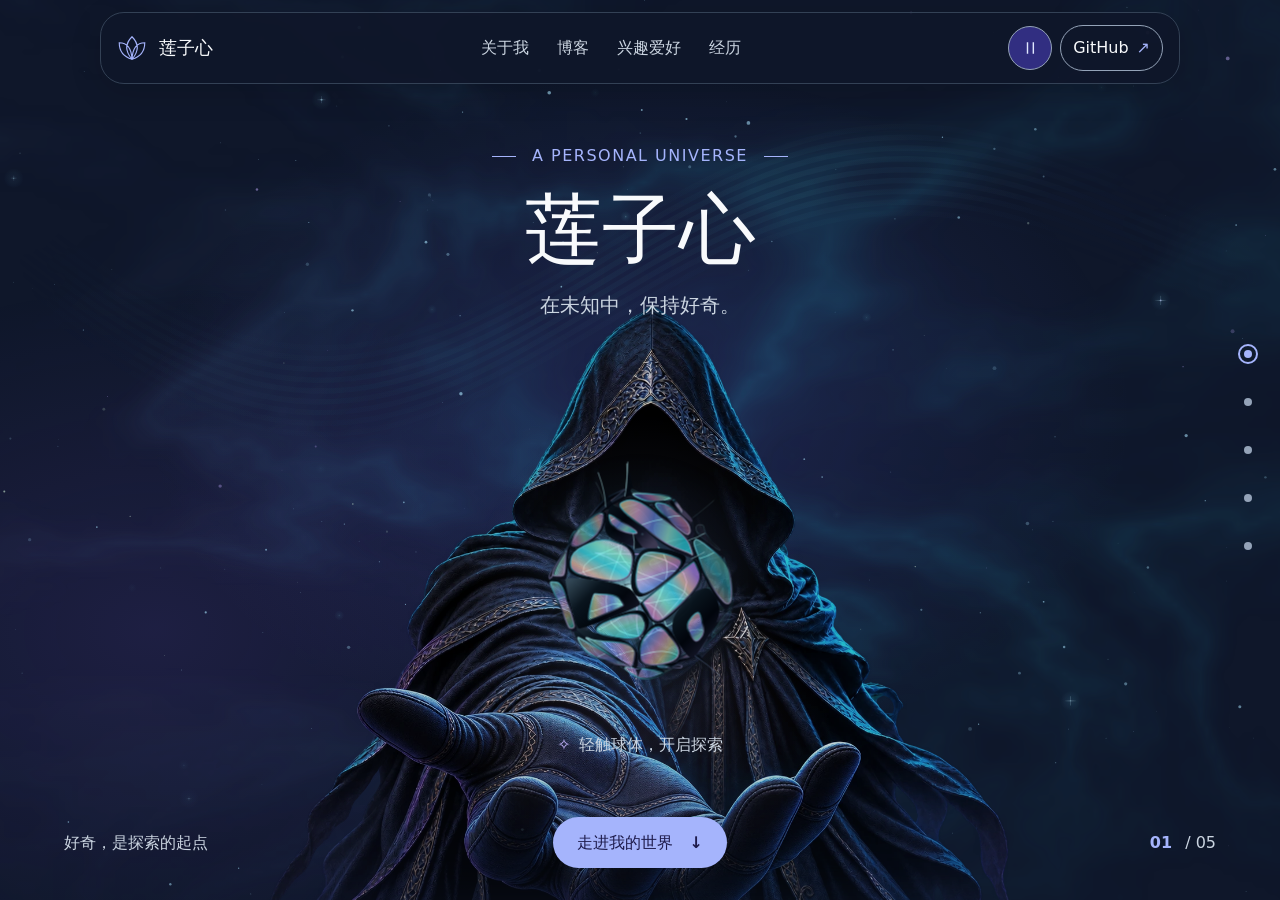
==== commit 960d970e: "feat: restore animated universe and add sliding content windows" ====
--- a/docs/index.html
+++ b/docs/index.html
@@ -1,12 +1,13 @@
 <!doctype html>
-<html lang="zh-CN">
+<html lang="zh-CN" class="material-tech" data-theme="dark">
 <head>
   <meta charset="UTF-8" />
   <meta name="viewport" content="width=device-width, initial-scale=1.0" />
-  <meta name="theme-color" content="#030811" />
+  <meta name="theme-color" content="#0F172A" />
   <meta name="description" content="莲子心的个人宇宙。记录技术探索、知识整理与成长，在未知中保持好奇。" />
   <title>莲子心 · 个人宇宙</title>
-  <link rel="icon" href="data:image/svg+xml,%3Csvg xmlns='http://www.w3.org/2000/svg' viewBox='0 0 64 64'%3E%3Crect rx='16' width='64' height='64' fill='%23030811'/%3E%3Cpath d='M32 10Q10 30 32 52Q54 30 32 10ZM32 52Q7 44 7 23Q31 23 32 52ZM32 52Q57 44 57 23Q33 23 32 52Z' fill='none' stroke='%2376d9e5' stroke-width='2'/%3E%3C/svg%3E" />
+  <link rel="icon" href="data:image/svg+xml,%3Csvg xmlns='http://www.w3.org/2000/svg' viewBox='0 0 64 64'%3E%3Crect rx='16' width='64' height='64' fill='%230F172A'/%3E%3Cpath d='M32 10Q10 30 32 52Q54 30 32 10ZM32 52Q7 44 7 23Q31 23 32 52ZM32 52Q57 44 57 23Q33 23 32 52Z' fill='none' stroke='%23A5B4FC' stroke-width='2'/%3E%3C/svg%3E" />
+  <link rel="stylesheet" href="./assets/material-theme.css" />
   <link rel="stylesheet" href="./assets/home.css" />
   <script src="./assets/orb.js" defer></script>
   <script src="./assets/atmosphere.js" defer></script>
@@ -14,26 +15,23 @@
 </head>
 <body>
   <a class="skip-link" href="#about">跳至个人介绍</a>
-  <div class="universe" aria-hidden="true">
-    <div class="nebula nebula-blue"></div><div class="nebula nebula-violet"></div>
-    <div class="aurora aurora-one"></div><div class="aurora aurora-two"></div>
-    <svg class="aurora-ribbons" viewBox="0 0 1600 1000" preserveAspectRatio="xMidYMid slice"><defs><linearGradient id="sky-light"><stop stop-color="#2c9ca8" stop-opacity="0"/><stop offset=".4" stop-color="#49c6ce"/><stop offset=".7" stop-color="#287899"/><stop offset="1" stop-color="#7370b9" stop-opacity="0"/></linearGradient><filter id="sky-blur"><feGaussianBlur stdDeviation="27"/></filter></defs><g fill="none" stroke="url(#sky-light)" filter="url(#sky-blur)"><path d="M-180 540C240 650 240 40 630 150S1030 530 1310 45S1630 20 1800 310" stroke-width="70" opacity=".25"/><path d="M-200 570C260 680 285 95 660 195S1080 550 1350 80S1680 60 1840 370" stroke-width="26" opacity=".45"/><path d="M60 1010C360 470 780 850 1000 470S1480 260 1750 170" stroke-width="150" opacity=".08"/></g></svg>
-    <canvas id="starfield"></canvas><div class="universe-vignette"></div>
-  </div>
   <header class="site-header">
     <a class="brand" href="#home" aria-label="莲子心，返回首屏"><svg viewBox="0 0 40 40" aria-hidden="true"><path d="M20 5Q6 19 20 35Q34 19 20 5ZM20 35Q3 30 3 13Q19 13 20 35ZM20 35Q37 30 37 13Q21 13 20 35Z" /></svg><span>莲子心<span class="brand-en">LIAN ZI XIN</span></span></a>
     <nav class="top-nav" aria-label="主导航"><a href="#about">关于我</a><a href="#blog">博客</a><a href="#interests">兴趣爱好</a><a href="#journey">经历</a></nav>
-    <a class="github-link" href="https://github.com/lzxlchlcx" target="_blank" rel="noopener noreferrer">GitHub <span aria-hidden="true">↗</span></a>
+    <div class="header-actions">
+      <button id="motion-toggle" class="motion-toggle" type="button" aria-pressed="true" aria-label="关闭动效"><svg viewBox="0 0 24 24" aria-hidden="true"><path d="m9 5 10 7-10 7Z" /><path class="pause-bars" d="M9 5v14M16 5v14" /></svg><span class="motion-label">关闭动效</span></button>
+      <a class="github-link" href="https://github.com/lzxlchlcx" target="_blank" rel="noopener noreferrer" aria-label="查看我的 GitHub" title="查看我的 GitHub"><svg viewBox="0 0 24 24" aria-hidden="true"><path d="M9 19c-4.3 1.4-4.3-2.5-6-3m12 6v-3.9a3.4 3.4 0 0 0-.9-2.6c3-.3 6.2-1.5 6.2-6.8A5.3 5.3 0 0 0 19 5.1a4.9 4.9 0 0 0-.1-3.6s-1.2-.4-3.9 1.4a13.4 13.4 0 0 0-7 0C5.3 1.1 4.1 1.5 4.1 1.5A4.9 4.9 0 0 0 4 5.1a5.3 5.3 0 0 0-1.4 3.7c0 5.3 3.2 6.5 6.2 6.8A3.4 3.4 0 0 0 8 18.1V22" /></svg><span class="github-label">GitHub</span><span class="github-arrow" aria-hidden="true">↗</span></a>
+    </div>
   </header>
-  <nav class="page-dots" aria-label="屏幕分页">
+  <nav class="page-dots" aria-label="章节导航">
     <a class="is-current" href="#home" aria-label="首屏" aria-current="location"><span>首屏</span></a>
     <a href="#about" aria-label="关于我"><span>关于我</span></a><a href="#blog" aria-label="博客"><span>博客</span></a><a href="#interests" aria-label="兴趣爱好"><span>兴趣爱好</span></a><a href="#journey" aria-label="经历"><span>经历</span></a>
   </nav>
   <main>
     <section id="home" class="screen hero is-visible" aria-labelledby="hero-title">
-      <div class="hero-haze" aria-hidden="true"></div>
-      <div class="scene" aria-hidden="true"><div class="figure-layer"><img class="mystic" src="./assets/guardian-gloved.webp" alt="" fetchpriority="high" /></div><div class="hand-layer"><img class="mystic" src="./assets/guardian-gloved.webp" alt="" /></div><div class="palm-light"></div><div class="foreground-mist"></div></div>
-      <div class="hero-copy"><p class="eyebrow"><span></span> A PERSONAL UNIVERSE <span></span></p><h1 id="hero-title">莲子心</h1><p class="hero-motto">在未知中，保持好奇。</p></div>
+      <div class="universe" aria-hidden="true"><div class="nebula nebula-blue"></div><div class="nebula nebula-violet"></div><div class="cover-grid"></div><canvas id="starfield"></canvas></div>
+      <div class="scene" aria-hidden="true"><div class="figure-layer"><img class="mystic" src="./assets/guardian-gloved.webp" alt="" width="1312" height="1199" fetchpriority="high" decoding="async" /></div><div class="palm-light"></div></div>
+      <div class="hero-copy"><p class="eyebrow"><span></span> A PERSONAL UNIVERSE <span></span></p><h1 id="hero-title" tabindex="-1">莲子心</h1><p class="hero-motto">在未知中，保持好奇。</p></div>
       <div class="orb-system">
         <div class="orb-halo" aria-hidden="true"></div><div class="energy-pulse" aria-hidden="true"></div>
         <svg class="orbit-paths" viewBox="0 0 640 460" aria-hidden="true"><ellipse cx="320" cy="230" rx="258" ry="143" /><path d="M99 154L221 198M419 198L541 154M99 310L219 262M421 262L541 310" /></svg>
@@ -46,7 +44,7 @@
         </nav>
         <p id="orb-hint" class="orb-hint"><span class="hint-mark" aria-hidden="true">✧</span><span class="hint-label">轻触球体，开启探索</span></p>
       </div>
-      <div class="hero-footer"><span class="coordinate">CURIOSITY IS A COMPASS</span><a class="scroll-cue" href="#about"><span>向下，走进我的世界</span><i aria-hidden="true"></i></a><span class="screen-count"><b>01</b> / 05</span></div>
+      <div class="hero-footer"><span class="coordinate">好奇，是探索的起点</span><a class="scroll-cue" href="#about"><span>走进我的世界</span><span aria-hidden="true">↓</span></a><span class="screen-count" aria-label="共五个章节"><b>01</b> / 05</span></div>
     </section>
     <section id="about" class="screen content-screen" aria-labelledby="about-title">
       <div class="section-shell">
@@ -86,7 +84,7 @@
           <div class="panel-copy">
             <p class="small-label">跟随好奇心的方向</p><h2 id="interests-title" tabindex="-1">兴趣爱好<span class="title-star" aria-hidden="true">✧</span></h2>
             <p class="lead">发现、整理、创造。<br />让想法慢慢生长。</p><p class="body-copy">喜欢动手做一些有趣的东西，也在意它们如何被看见。从代码到笔记，从内容到视觉，每一次尝试都是新的连接。</p>
-            <p id="interest-instruction" class="interaction-note">移至编号预览，点击探索更多 <span aria-hidden="true">↗</span></p>
+            <p id="interest-instruction" class="interaction-note">悬停或聚焦预览，点击探索更多 <span aria-hidden="true">↗</span></p>
             <div class="interest-lines" aria-label="兴趣探索入口">
               <a class="interest-item is-active" data-interest="code" href="https://github.com/lzxlchlcx?tab=repositories" target="_blank" rel="noopener noreferrer" aria-describedby="interest-instruction"><span class="interest-index">01</span><span class="interest-description"><span class="interest-title">编程与 AI</span><span class="interest-summary">网页开发、工具脚本，以及 AI 应用的实践。</span></span><span class="interest-arrow" aria-hidden="true">↗</span></a>
               <a class="interest-item" data-interest="notes" href="./visual-reading/自然辩证法.html" aria-describedby="interest-instruction"><span class="interest-index">02</span><span class="interest-description"><span class="interest-title">个人知识管理</span><span class="interest-summary">Obsidian、阅读与写作，把散落的知识连成星图。</span></span><span class="interest-arrow" aria-hidden="true">↗</span></a>
@@ -111,7 +109,7 @@
         <article class="content-panel">
           <div class="panel-copy">
             <p class="small-label">沿途的光，照见下一步</p><h2 id="journey-title" tabindex="-1">经历<span class="title-star" aria-hidden="true">✧</span></h2><p class="body-copy">用代码与文字记录成长。这里收藏已经走过的路，也为未来留下空间。</p>
-            <p class="interaction-note">移至时间点，查看沿途记录</p>
+            <p class="interaction-note">选择时间点，查看沿途记录</p>
             <ol class="horizontal-timeline" aria-label="学习经历时间轴">
               <li class="timeline-node is-active"><button class="timeline-point" aria-expanded="true" aria-controls="journey-202605" aria-label="2026年5月，可视化复习手册上线"><span class="timeline-orbit" aria-hidden="true"></span><time datetime="2026-05">2026.05</time><span class="point-subtitle">手册上线</span></button><div class="timeline-bubble" id="journey-202605"><span class="bubble-eyebrow">2026.05 / START BUILDING</span><h3>可视化复习手册上线</h3><p>完成自然辩证法五大板块的系统整理，制作 Material Design 风格的网页版复习手册。</p><a href="./visual-reading/自然辩证法.html">阅读复习手册 <span aria-hidden="true">↗</span></a></div></li>
               <li class="timeline-node"><button class="timeline-point" aria-expanded="false" aria-controls="journey-2026" aria-label="2026年，持续学习与构建"><span class="timeline-orbit" aria-hidden="true"></span><time datetime="2026">2026</time><span class="point-subtitle">持续学习</span></button><div class="timeline-bubble" id="journey-2026" hidden><span class="bubble-eyebrow">2026 / KEEP LEARNING</span><h3>持续学习与构建</h3><p>探索 AI 工具和知识管理方法，不断完善个人 Wiki 与项目仓库。</p><a href="https://github.com/lzxlchlcx" target="_blank" rel="noopener noreferrer">查看项目仓库 <span aria-hidden="true">↗</span></a></div></li>
@@ -125,7 +123,16 @@
       </div>
     </section>
   </main>
-  <div class="transition-glow" aria-hidden="true"></div>
+  <div class="window-backdrop" hidden aria-hidden="true"></div>
+  <dialog id="content-window" class="content-window" aria-labelledby="window-title">
+    <div class="window-toolbar">
+      <h2 id="window-title" class="sr-only">探索我的世界</h2>
+      <nav class="window-tabs" aria-label="切换内容窗口"><a href="#about">关于我</a><a href="#blog">博客</a><a href="#interests">兴趣爱好</a><a href="#journey">经历</a></nav>
+      <button class="window-close" type="button" aria-label="关闭窗口，返回主页" title="关闭窗口 · Esc"><svg viewBox="0 0 24 24" aria-hidden="true"><path d="m6 6 12 12M18 6 6 18" /></svg></button>
+    </div>
+    <div class="window-pages"></div>
+    <div class="window-footer"><button type="button" data-page-step="-1" aria-label="上一个栏目">← 上一页</button><a href="#home">返回星空</a><button type="button" data-page-step="1" aria-label="下一个栏目">下一页 →</button></div>
+  </dialog>
   <noscript><p class="noscript-note">球体交互需要 JavaScript。你仍可使用顶部导航与分页圆点浏览全部内容。</p></noscript>
 </body>
 </html>
--- a/docs/assets/material-theme.css
+++ b/docs/assets/material-theme.css
@@ -0,0 +1,558 @@
+/*
+ * 深色科技演示主题（Material Design 3 启发）
+ * Project specification version: 2.0.0, revised: 2026-10-09
+ * 这些是本项目的主题值，不是 Google 官方 token 导出。
+ * 使用 .material-tech 容器；data-theme="light" 切换浅色。
+ * 增加 is-reader 类进入阅读布局。此文件不包含演示控制逻辑。
+ */
+
+.material-tech {
+  color-scheme: dark;
+
+  --brand-indigo: #6366F1;
+  --brand-violet: #8B5CF6;
+  --brand-pink: #EC4899;
+  --brand-emerald: #10B981;
+  --brand-blue: #3B82F6;
+
+  --sys-color-surface: #0F172A;
+  --sys-color-surface-container-lowest: #020617;
+  --sys-color-surface-container-low: #111C30;
+  --sys-color-surface-container: #1E293B;
+  --sys-color-surface-container-high: #273449;
+  --sys-color-surface-container-highest: #334155;
+  --sys-color-on-surface: #F8FAFC;
+  --sys-color-on-surface-variant: #CBD5E1;
+  --sys-color-primary: #A5B4FC;
+  --sys-color-on-primary: #1E1B4B;
+  --sys-color-primary-container: #312E81;
+  --sys-color-on-primary-container: #E0E7FF;
+  --sys-color-secondary: #C4B5FD;
+  --sys-color-on-secondary: #2E1065;
+  --sys-color-secondary-container: #4C1D95;
+  --sys-color-on-secondary-container: #EDE9FE;
+  --sys-color-tertiary: #F9A8D4;
+  --sys-color-on-tertiary: #500724;
+  --sys-color-tertiary-container: #831843;
+  --sys-color-on-tertiary-container: #FCE7F3;
+  --sys-color-error: #FCA5A5;
+  --sys-color-on-error: #450A0A;
+  --sys-color-error-container: #7F1D1D;
+  --sys-color-on-error-container: #FEE2E2;
+  --sys-color-outline: #94A3B8;
+  --sys-color-outline-variant: #334155;
+  --sys-color-link: #93C5FD;
+  --sys-color-success-container: #064E3B;
+  --sys-color-on-success-container: #D1FAE5;
+  --sys-color-warning-container: #78350F;
+  --sys-color-on-warning-container: #FEF3C7;
+  --sys-color-inverse-surface: #F1F5F9;
+  --sys-color-inverse-on-surface: #0F172A;
+
+  --space-0: 0px;
+  --space-1: 4px;
+  --space-2: 8px;
+  --space-3: 12px;
+  --space-4: 16px;
+  --space-5: 20px;
+  --space-6: 24px;
+  --space-8: 32px;
+  --space-10: 40px;
+  --space-12: 48px;
+  --space-16: 64px;
+
+  --radius-none: 0px;
+  --radius-sm: 8px;
+  --radius-md: 12px;
+  --radius-lg: 16px;
+  --radius-xl: 24px;
+  --radius-full: 9999px;
+
+  --shadow-card: 0 4px 12px rgb(0 0 0 / 0.30);
+  --shadow-raised: 0 6px 16px rgb(0 0 0 / 0.40);
+  --shadow-overlay: 0 12px 32px rgb(0 0 0 / 0.45);
+
+  --font-family: "Noto Sans SC", "PingFang SC", "Microsoft YaHei",
+    Roboto, system-ui, -apple-system, "Segoe UI", Arial, sans-serif;
+  --type-display-cover: 56px;
+  --type-display-section: 48px;
+  --type-headline-page: 36px;
+  --type-title-card: 24px;
+  --type-body-main: 24px;
+  --type-body-support: 20px;
+  --type-label: 18px;
+  --type-caption: 16px;
+  --type-data-value: 48px;
+  --weight-regular: 400;
+  --weight-medium: 500;
+  --weight-semibold: 600;
+  --weight-bold: 700;
+
+  --motion-fast: 160ms;
+  --motion-normal: 240ms;
+  --motion-slow: 320ms;
+  --motion-ease: ease-out;
+  --state-hover-opacity: 0.08;
+  --state-pressed-opacity: 0.12;
+
+  --deck-width: 960px;
+  --deck-height: 540px;
+  --deck-safe-margin: 48px;
+  --deck-content-width: 864px;
+  --control-target: 48px;
+  --layer-content: 1;
+  --layer-controls: 20;
+  --layer-scrim: 30;
+  --layer-overlay: 40;
+  --layer-feedback: 50;
+
+  --button-filled-bg: var(--sys-color-primary);
+  --button-filled-fg: var(--sys-color-on-primary);
+  --button-tonal-bg: var(--sys-color-secondary-container);
+  --button-tonal-fg: var(--sys-color-on-secondary-container);
+  --card-bg: var(--sys-color-surface-container);
+  --card-fg: var(--sys-color-on-surface);
+
+  background: var(--sys-color-surface);
+  color: var(--sys-color-on-surface);
+  font-family: var(--font-family);
+  font-size: 1rem;
+  line-height: 1.5;
+  letter-spacing: 0;
+}
+
+.material-tech[data-theme="light"] {
+  color-scheme: light;
+  --sys-color-surface: #F8FAFC;
+  --sys-color-surface-container-lowest: #FFFFFF;
+  --sys-color-surface-container-low: #F8FAFC;
+  --sys-color-surface-container: #F1F5F9;
+  --sys-color-surface-container-high: #E8EEF6;
+  --sys-color-surface-container-highest: #DDE5F0;
+  --sys-color-on-surface: #0F172A;
+  --sys-color-on-surface-variant: #475569;
+  --sys-color-primary: #4338CA;
+  --sys-color-on-primary: #FFFFFF;
+  --sys-color-primary-container: #E0E7FF;
+  --sys-color-on-primary-container: #312E81;
+  --sys-color-secondary: #6D28D9;
+  --sys-color-on-secondary: #FFFFFF;
+  --sys-color-secondary-container: #EDE9FE;
+  --sys-color-on-secondary-container: #4C1D95;
+  --sys-color-tertiary: #BE185D;
+  --sys-color-on-tertiary: #FFFFFF;
+  --sys-color-tertiary-container: #FCE7F3;
+  --sys-color-on-tertiary-container: #831843;
+  --sys-color-error: #B91C1C;
+  --sys-color-on-error: #FFFFFF;
+  --sys-color-error-container: #FEE2E2;
+  --sys-color-on-error-container: #7F1D1D;
+  --sys-color-outline: #64748B;
+  --sys-color-outline-variant: #CBD5E1;
+  --sys-color-link: #1D4ED8;
+  --sys-color-success-container: #D1FAE5;
+  --sys-color-on-success-container: #064E3B;
+  --sys-color-warning-container: #FEF3C7;
+  --sys-color-on-warning-container: #78350F;
+  --sys-color-inverse-surface: #1E293B;
+  --sys-color-inverse-on-surface: #F8FAFC;
+  --shadow-card: 0 4px 12px rgb(15 23 42 / 0.10);
+  --shadow-raised: 0 6px 16px rgb(15 23 42 / 0.14);
+  --shadow-overlay: 0 12px 32px rgb(15 23 42 / 0.18);
+}
+
+.material-tech,
+.material-tech *,
+.material-tech *::before,
+.material-tech *::after {
+  box-sizing: border-box;
+}
+
+.material-tech .md-slide {
+  position: relative;
+  inline-size: var(--deck-width);
+  block-size: var(--deck-height);
+  overflow: hidden;
+  background: var(--sys-color-surface);
+  color: var(--sys-color-on-surface);
+}
+
+.material-tech .md-slide__title {
+  position: absolute;
+  inset-block-start: var(--deck-safe-margin);
+  inset-inline-start: var(--deck-safe-margin);
+  inline-size: var(--deck-content-width);
+  margin: 0;
+  font-size: var(--type-headline-page);
+  font-weight: var(--weight-bold);
+  line-height: 1.2;
+  z-index: var(--layer-content);
+}
+
+.material-tech .md-slide__body {
+  position: absolute;
+  inset-block-start: 120px;
+  inset-inline-start: var(--deck-safe-margin);
+  inline-size: var(--deck-content-width);
+  block-size: 324px;
+  z-index: var(--layer-content);
+}
+
+.material-tech .md-slide__footer {
+  position: absolute;
+  inset-block-end: var(--deck-safe-margin);
+  inset-inline-start: var(--deck-safe-margin);
+  inline-size: var(--deck-content-width);
+  min-block-size: 24px;
+  display: flex;
+  justify-content: space-between;
+  gap: var(--space-4);
+  color: var(--sys-color-on-surface-variant);
+  font-size: var(--type-caption);
+  line-height: 1.5;
+  z-index: var(--layer-content);
+}
+
+.material-tech .md-grid {
+  display: grid;
+  grid-template-columns: repeat(2, minmax(0, 1fr));
+  gap: var(--space-6);
+}
+
+.material-tech .md-grid--three {
+  grid-template-columns: repeat(3, minmax(0, 1fr));
+}
+
+.material-tech .md-grid--four {
+  grid-template-columns: repeat(4, minmax(0, 1fr));
+}
+
+.material-tech .md-card {
+  min-inline-size: 0;
+  padding: var(--space-6);
+  border: 1px solid var(--sys-color-outline-variant);
+  border-radius: var(--radius-lg);
+  background: var(--card-bg);
+  color: var(--card-fg);
+  box-shadow: var(--shadow-card);
+}
+
+.material-tech .md-card--emphasized {
+  border-color: transparent;
+  border-radius: var(--radius-xl);
+  background: var(--sys-color-primary-container);
+  color: var(--sys-color-on-primary-container);
+}
+
+.material-tech .md-card--outlined {
+  box-shadow: none;
+}
+
+.material-tech .md-title-card {
+  margin: 0;
+  font-size: var(--type-title-card);
+  font-weight: var(--weight-semibold);
+  line-height: 1.3;
+}
+
+.material-tech .md-body {
+  margin-block: var(--space-2) 0;
+  color: inherit;
+  font-size: var(--type-body-main);
+  font-weight: var(--weight-regular);
+  line-height: 1.5;
+}
+
+.material-tech .md-body--support {
+  font-size: var(--type-body-support);
+}
+
+.material-tech .md-caption {
+  color: var(--sys-color-on-surface-variant);
+  font-size: var(--type-caption);
+  line-height: 1.5;
+}
+
+.material-tech .md-card--emphasized .md-caption,
+.material-tech .md-status .md-caption {
+  color: inherit;
+}
+
+.material-tech .md-data-value {
+  font-size: var(--type-data-value);
+  font-weight: var(--weight-semibold);
+  font-variant-numeric: tabular-nums;
+  line-height: 1.1;
+}
+
+.material-tech .md-link {
+  color: var(--sys-color-link);
+  text-decoration: underline;
+  text-underline-offset: 0.15em;
+}
+
+.material-tech .md-controller {
+  position: relative;
+  z-index: var(--layer-controls);
+  display: flex;
+  flex-wrap: wrap;
+  align-items: center;
+  justify-content: center;
+  gap: var(--space-2);
+  padding: var(--space-2) var(--space-4);
+  margin-block-start: var(--space-4);
+  border: 1px solid var(--sys-color-outline-variant);
+  border-radius: var(--radius-xl);
+  background: var(--sys-color-surface-container);
+  color: var(--sys-color-on-surface);
+  font-size: 1rem;
+}
+
+.material-tech .md-button {
+  position: relative;
+  display: inline-flex;
+  align-items: center;
+  justify-content: center;
+  gap: var(--space-2);
+  min-inline-size: var(--control-target);
+  min-block-size: var(--control-target);
+  padding: var(--space-3) var(--space-4);
+  border: 1px solid transparent;
+  border-radius: var(--radius-full);
+  background: transparent;
+  color: var(--sys-color-on-surface);
+  font-family: inherit;
+  font-size: 1rem;
+  font-weight: var(--weight-semibold);
+  line-height: 1.3;
+  cursor: pointer;
+}
+
+.material-tech .md-button::before {
+  content: "";
+  position: absolute;
+  inset: 0;
+  border-radius: inherit;
+  background: currentColor;
+  opacity: 0;
+  pointer-events: none;
+  transition: opacity var(--motion-fast) var(--motion-ease);
+}
+
+.material-tech .md-button > * {
+  position: relative;
+}
+
+.material-tech .md-button--filled {
+  background: var(--button-filled-bg);
+  color: var(--button-filled-fg);
+}
+
+.material-tech .md-button--tonal {
+  background: var(--button-tonal-bg);
+  color: var(--button-tonal-fg);
+}
+
+.material-tech .md-button--outlined {
+  border-color: var(--sys-color-outline);
+}
+
+.material-tech .md-button--text {
+  color: var(--sys-color-primary);
+}
+
+.material-tech .md-button--icon {
+  padding: var(--space-3);
+}
+
+.material-tech .md-button:focus-visible,
+.material-tech .md-link:focus-visible {
+  outline: 2px solid var(--sys-color-outline);
+  outline-offset: 3px;
+}
+
+@media (hover: hover) and (pointer: fine) {
+  .material-tech .md-button:hover:not(:disabled):not([aria-disabled="true"]):not([aria-busy="true"])::before {
+    opacity: var(--state-hover-opacity);
+  }
+}
+
+.material-tech .md-button:active:not(:disabled):not([aria-disabled="true"]):not([aria-busy="true"])::before {
+  opacity: var(--state-pressed-opacity);
+}
+
+.material-tech .md-button:disabled,
+.material-tech .md-button[aria-disabled="true"] {
+  opacity: 0.55;
+  cursor: default;
+}
+
+.material-tech .md-button[aria-busy="true"] {
+  cursor: progress;
+}
+
+/* aria-disabled / aria-busy 只是状态标记；应用仍须阻止不应执行的动作。 */
+.material-tech .md-tag {
+  display: inline-flex;
+  align-items: center;
+  gap: var(--space-2);
+  padding: 6px var(--space-3);
+  border-radius: var(--radius-full);
+  background: var(--sys-color-secondary-container);
+  color: var(--sys-color-on-secondary-container);
+  font-size: var(--type-label);
+  font-weight: var(--weight-semibold);
+  line-height: 1.3;
+}
+
+.material-tech .md-number {
+  display: inline-flex;
+  align-items: center;
+  justify-content: center;
+  flex: 0 0 44px;
+  inline-size: 44px;
+  block-size: 44px;
+  border-radius: 50%;
+  background: var(--sys-color-primary-container);
+  color: var(--sys-color-on-primary-container);
+  font-size: 20px;
+  font-weight: var(--weight-bold);
+  font-variant-numeric: tabular-nums;
+}
+
+.material-tech .md-status {
+  padding: var(--space-4);
+  border-radius: var(--radius-md);
+  background: var(--sys-color-surface-container);
+  color: var(--sys-color-on-surface);
+}
+
+.material-tech .md-status--success {
+  background: var(--sys-color-success-container);
+  color: var(--sys-color-on-success-container);
+}
+
+.material-tech .md-status--warning {
+  background: var(--sys-color-warning-container);
+  color: var(--sys-color-on-warning-container);
+}
+
+.material-tech .md-status--error {
+  background: var(--sys-color-error-container);
+  color: var(--sys-color-on-error-container);
+}
+
+.material-tech .md-decoration {
+  position: absolute;
+  inset: 0;
+  overflow: hidden;
+  pointer-events: none;
+  z-index: 0;
+}
+
+.material-tech[data-theme="light"] .md-decoration {
+  display: none;
+}
+
+/* 毛玻璃只在显式加 md-glass 类时开启。背景合成对比度仍需实测。 */
+@supports (backdrop-filter: blur(8px)) {
+  .material-tech:not([data-theme="light"]) .md-glass {
+    background: rgb(30 41 59 / 0.90);
+    backdrop-filter: blur(8px);
+  }
+}
+
+.material-tech.is-reader {
+  --type-display-cover: 2rem;
+  --type-display-section: 2rem;
+  --type-headline-page: 1.5rem;
+  --type-title-card: 1.25rem;
+  --type-body-main: 1.125rem;
+  --type-body-support: 1.125rem;
+  --type-label: 1rem;
+  --type-caption: 1rem;
+  --type-data-value: 2rem;
+}
+
+.material-tech.is-reader .md-slide {
+  inline-size: 100%;
+  max-inline-size: 880px;
+  block-size: auto;
+  margin-inline: auto;
+  padding: var(--space-4);
+  overflow: visible;
+}
+
+.material-tech.is-reader .md-slide__title,
+.material-tech.is-reader .md-slide__body,
+.material-tech.is-reader .md-slide__footer {
+  position: static;
+  inline-size: auto;
+  block-size: auto;
+  overflow-wrap: anywhere;
+}
+
+.material-tech.is-reader .md-slide__body,
+.material-tech.is-reader .md-slide__footer {
+  margin-block-start: var(--space-6);
+}
+
+.material-tech.is-reader .md-slide__footer {
+  flex-wrap: wrap;
+}
+
+.material-tech.is-reader .md-grid {
+  grid-template-columns: minmax(0, 1fr);
+}
+
+@media (min-width: 600px) {
+  .material-tech.is-reader .md-slide {
+    padding: var(--space-6);
+  }
+  .material-tech.is-reader .md-grid--metrics {
+    grid-template-columns: repeat(2, minmax(0, 1fr));
+  }
+}
+
+@media (min-width: 900px) {
+  .material-tech.is-reader .md-slide {
+    padding: var(--space-8);
+  }
+  .material-tech.is-reader .md-grid--three {
+    grid-template-columns: repeat(3, minmax(0, 1fr));
+  }
+}
+
+@media (prefers-reduced-motion: reduce) {
+  .material-tech {
+    --motion-fast: 0ms;
+    --motion-normal: 0ms;
+    --motion-slow: 0ms;
+  }
+  .material-tech .md-button::before {
+    transition: none;
+  }
+}
+
+@media print {
+  .material-tech {
+    --shadow-card: none;
+    --shadow-raised: none;
+    --shadow-overlay: none;
+    --motion-fast: 0ms;
+    --motion-normal: 0ms;
+    --motion-slow: 0ms;
+    print-color-adjust: exact;
+  }
+  .material-tech .md-controller,
+  .material-tech .md-decoration {
+    display: none;
+  }
+  .material-tech .md-glass {
+    background: var(--sys-color-surface-container);
+    backdrop-filter: none;
+  }
+  .material-tech .md-slide {
+    break-inside: avoid;
+  }
+}
--- a/docs/assets/home.css
+++ b/docs/assets/home.css
@@ -1,132 +1,425 @@
-:root{color-scheme:dark;--ink:#030811;--text:#edf5fa;--muted:#9bafbb;--cyan:#83dce5;--line:rgba(159,216,232,.14);--px:0;--py:0;--orb-size:clamp(230px,31vh,310px);--orb-y:65%;font-synthesis:none}
-*{box-sizing:border-box;margin:0;padding:0}
-html{scroll-snap-type:y mandatory;scroll-behavior:smooth;scrollbar-width:thin;scrollbar-color:#25424b #030811}
-body{background:var(--ink);color:var(--text);font:15px/1.75 "Segoe UI","PingFang SC","Microsoft YaHei",sans-serif;-webkit-font-smoothing:antialiased;overflow-x:clip}
-a{color:inherit;text-decoration:none}button{font:inherit;color:inherit}a,button{-webkit-tap-highlight-color:transparent}button{cursor:pointer}::selection{background:#23515c;color:#fff}
-:focus-visible{outline:2px solid var(--cyan);outline-offset:6px;border-radius:4px}h2:focus{outline:none}.skip-link{position:fixed;top:12px;left:12px;z-index:100;background:#122631;padding:10px 18px;transform:translateY(-160%)}.skip-link:focus{transform:none}
-.universe{position:fixed;inset:0;z-index:-1;overflow:hidden;pointer-events:none;background:radial-gradient(ellipse at 53% 46%,#0b2635 0,#06121e 34%,#030811 78%)}
-#starfield{position:absolute;inset:0;width:100%;height:100%;opacity:.85}
-.nebula{position:absolute;width:90vw;height:70vh;filter:blur(60px);will-change:transform;animation:nebula-drift 34s ease-in-out infinite alternate}
-.nebula-blue{top:9%;left:15%;background:radial-gradient(ellipse at 43% 50%,#18576360 0,#10345630 34%,transparent 64%);transform:rotate(-20deg)}
-.nebula-violet{top:20%;left:-36%;opacity:.45;background:radial-gradient(ellipse,#55388050,transparent 63%);animation-duration:47s;animation-delay:-20s}
-.aurora{position:absolute;top:-21%;left:15%;width:72%;height:110%;border-radius:50%;opacity:.3;filter:blur(35px);transform:rotate(29deg);background:conic-gradient(from 140deg at 50% 70%,transparent 0deg,#42cbd930 18deg,transparent 37deg,#157c9b30 48deg,transparent 79deg);animation:aurora-flow 27s ease-in-out infinite alternate}
-.aurora-two{left:28%;top:-17%;opacity:.17;transform:rotate(-19deg);animation:aurora-flow-second 39s ease-in-out infinite alternate;mix-blend-mode:screen}
-.aurora-ribbons{position:absolute;inset:0;width:100%;height:100%;translate:calc(var(--px)*-4px) calc(var(--py)*-2px);animation:ribbon-flow 32s ease-in-out infinite alternate;opacity:.8}
-@keyframes ribbon-flow{to{transform:translate(2%,-3%) scale(1.04);opacity:.5}}
-.universe-vignette{position:absolute;inset:0;background:linear-gradient(180deg,#03081188,transparent 28%,transparent 70%,#03081188),radial-gradient(ellipse at center,transparent 32%,#01050b99 100%)}
-@keyframes nebula-drift{to{translate:4% -3%;scale:1.08;opacity:.55}}
-@keyframes aurora-flow{0%{transform:rotate(23deg) scale(1);opacity:.2}50%{opacity:.38}100%{transform:rotate(37deg) scale(1.1);opacity:.27}}
-@keyframes aurora-flow-second{to{transform:rotate(-30deg) translate(6%,-2%);opacity:.3}}
-.site-header{height:100px;position:fixed;inset:0 0 auto;z-index:30;display:grid;grid-template-columns:1fr auto 1fr;align-items:center;padding:0 5.3%;background:linear-gradient(#030811cf,#03081100);transition:background .4s}
-body.in-content .site-header{background:linear-gradient(#030811f5,#030811dc 70%,#03081100)}
-.brand{display:inline-flex;align-items:center;gap:12px;justify-self:start;line-height:1.4;font-size:16px;letter-spacing:2px}.brand svg{width:33px;fill:none;stroke:#9ddce6;stroke-width:1}.brand-en{display:block;font-size:8px;color:#8aaab5;letter-spacing:2.7px;margin-top:3px}
-.top-nav{display:flex;gap:38px;color:#aebcc7;font-size:13px}.top-nav a{padding:12px 0;position:relative;white-space:nowrap;transition:color .3s}.top-nav a::after{content:"";position:absolute;bottom:4px;left:50%;width:3px;height:3px;border-radius:50%;background:var(--cyan);opacity:0;transition:opacity .3s}.top-nav a:hover,.top-nav a[aria-current]{color:#fff}.top-nav a[aria-current]::after{opacity:1}
-.github-link{justify-self:end;color:#b4c6ce;font-size:12px;letter-spacing:.4px;padding:8px 0}.github-link span{margin-left:8px;color:var(--cyan)}
-.page-dots{position:fixed;right:25px;top:50%;transform:translateY(-50%);z-index:35;display:flex;flex-direction:column;gap:4px}.page-dots a{width:32px;height:32px;position:relative;display:grid;place-items:center}.page-dots a::after{content:"";width:4px;height:4px;background:#a3bac06b;border-radius:50%;transition:background .3s,box-shadow .3s}.page-dots a.is-current::after{background:#a8f3f3;box-shadow:0 0 10px #7addf0,0 0 0 5px #72c7dc15}.page-dots span{position:absolute;right:36px;white-space:nowrap;font-size:11px;color:#c1e0e6;background:#081019e6;padding:3px 8px;border-radius:3px;opacity:0;transform:translateX(4px);transition:opacity .2s,transform .2s;pointer-events:none}.page-dots a:hover span,.page-dots a:focus-visible span{opacity:1;transform:none}
-.screen{min-height:100vh;min-height:100svh;position:relative;scroll-snap-align:start;scroll-snap-stop:always}
-.hero{height:100vh;height:100svh;min-height:640px;isolation:isolate;overflow:clip}
-.hero-haze{position:absolute;inset:13% -15% -10%;background:radial-gradient(ellipse at 50% 65%,#164f641c,transparent 50%);pointer-events:none;transform:translate(calc(var(--px)*-8px),calc(var(--py)*-6px))}
-.scene{position:absolute;inset:0;pointer-events:none;transition:transform .65s ease;transform:scale(1)}
-.figure-layer,.hand-layer{position:absolute;height:77%;aspect-ratio:1312/1199;top:33%;left:50%;transform:translateX(-50%) translate(calc(var(--px)*-7px),calc(var(--py)*-4px));will-change:transform}
-.mystic{width:100%;height:100%;object-fit:contain;filter:brightness(.65) saturate(.78);mask-image:linear-gradient(#000 0%,#000 68%,#000b 84%,transparent 100%)}
-.figure-layer{animation:robe-breathe 13s ease-in-out infinite alternate}
-.hand-layer{transform:translateX(-50%) translate(calc(var(--px)*-11px),calc(var(--py)*-6px));mask-image:radial-gradient(ellipse 40% 23% at 47% 73%,#000 62%,transparent 100%)}
-.hand-layer .mystic{filter:brightness(.74) saturate(.72)}
-.palm-light{position:absolute;width:420px;height:300px;left:50%;top:69%;transform:translateX(-50%) translate(calc(var(--px)*-11px),calc(var(--py)*-6px));background:radial-gradient(ellipse,#61dbe51e,#5468c50c 40%,transparent 68%);mix-blend-mode:screen;animation:palm-breathe 6s ease-in-out infinite;transition:opacity .4s}
-.foreground-mist{position:absolute;inset:64% -30% -20%;background:radial-gradient(ellipse at 50% 80%,#182a382e,transparent 63%);filter:blur(15px);animation:mist-drift 28s ease-in-out infinite alternate}
-@keyframes robe-breathe{to{scale:1.006;filter:brightness(1.05)}}@keyframes palm-breathe{50%{opacity:.58;scale:1.04}}@keyframes mist-drift{to{transform:translate(3%,-3%)}}
-.hero-copy{position:absolute;top:15.5%;left:50%;transform:translateX(-50%);z-index:3;text-align:center;white-space:nowrap;pointer-events:none}
-.eyebrow{font:10px/1.6 "Segoe UI",sans-serif;letter-spacing:3px;color:#8dabb7;display:flex;align-items:center;gap:16px}.hero-copy .eyebrow{justify-content:center;font-size:9px;letter-spacing:3.3px}.hero-copy .eyebrow span{width:22px;height:1px;background:#71bbca5e}.hero h1{font-family:"Songti SC","SimSun",serif;font-size:clamp(40px,5vw,65px);font-weight:400;letter-spacing:.22em;text-indent:.22em;line-height:1.35;margin:14px 0 9px;text-shadow:0 2px 22px #5bbcdf25}.hero-motto{font-size:13px;font-weight:300;letter-spacing:5px;color:#b7cbd4}
-.orb-system{position:absolute;left:50%;top:var(--orb-y);width:640px;height:460px;transform:translate(-50%,-50%) translate(calc(var(--px)*-13px),calc(var(--py)*-7px));z-index:5;pointer-events:none;transition:filter .4s}
-.orb-button{width:var(--orb-size);height:var(--orb-size);position:absolute;left:50%;top:50%;transform:translate(-50%,-50%);pointer-events:auto;background:none;border:0;border-radius:50%;touch-action:manipulation;transition:filter .35s,scale .35s;z-index:3}
-.orb-button:hover,.orb-button:focus-visible{filter:brightness(1.17) drop-shadow(0 0 15px #69dce655);scale:1.035}.orb-button:focus-visible{outline:1px solid #82d7e1;outline-offset:-8px}
-#orb-canvas{width:100%;height:100%;display:block}.orb-fallback{position:absolute;inset:17%;border-radius:46% 54% 42% 58%;border:1px solid #9cf4eaaa;box-shadow:inset 12px -15px 30px #212654,inset -20px 6px 25px #4ea8b533,0 0 30px #61adce33;background:radial-gradient(circle at 40% 40%,#84f4e485,#2d396155 35%,#010c1b 70%);z-index:-1}.orb-ready .orb-fallback{display:none}
-.orb-halo{position:absolute;width:360px;height:360px;left:50%;top:50%;transform:translate(-50%,-50%);background:radial-gradient(circle,#6ae3eb12,#32678513 35%,#6759b409 48%,transparent 66%);border-radius:50%;transition:filter .4s,opacity .4s}
-.orb-system:has(.orb-button:hover) .orb-halo,.orb-system.is-open .orb-halo{filter:brightness(1.7)}
-.energy-pulse{position:absolute;left:50%;top:50%;width:220px;height:220px;border-radius:50%;transform:translate(-50%,-50%);opacity:0;border:1px solid #92eeea55;box-shadow:0 0 25px #57d2e020,inset 0 0 25px #57d2e020}.orb-system.is-pulsing .energy-pulse{animation:energy-release 850ms ease-out}
-@keyframes energy-release{0%{opacity:0;transform:translate(-50%,-50%) scale(.7)}20%{opacity:.65}100%{opacity:0;transform:translate(-50%,-50%) scale(2.2)}}
-.orbit-paths{position:absolute;inset:0;width:100%;height:100%;fill:none;stroke:#76d9e727;stroke-width:.6;stroke-dasharray:2 9;opacity:0;transition:opacity .45s}.orbit-paths path{stroke-dasharray:none;stroke:#76d9e71c}.is-open .orbit-paths{opacity:1}
-.orb-navigation{position:absolute;inset:0;visibility:hidden;pointer-events:none}.is-open .orb-navigation{visibility:visible}
-.orb-node{position:absolute;width:154px;min-height:64px;display:flex;align-items:center;gap:12px;padding:10px 13px;border:1px solid #82cddd2e;border-radius:5px;background:linear-gradient(130deg,#0c1f2ae8,#060d19e8);backdrop-filter:blur(12px);box-shadow:0 5px 22px #0003;opacity:0;transform:translateY(12px) scale(.93);transition:opacity .4s,transform .4s,border-color .2s,background .2s;font-size:14px;pointer-events:none}
-.orb-node small{display:block;font-size:8px;line-height:1.8;letter-spacing:1.25px;color:#87b9c8;margin-bottom:3px}.node-about{left:0;top:109px}.node-blog{right:0;top:109px}.node-interests{left:0;bottom:98px}.node-journey{right:0;bottom:98px}.is-open .orb-node{opacity:1;transform:none;pointer-events:auto}.is-open .node-blog{transition-delay:50ms}.is-open .node-interests{transition-delay:100ms}.is-open .node-journey{transition-delay:150ms}.orb-node:hover,.orb-node:focus-visible{border-color:#85e4eb9c;background:#102737;transition-delay:0ms}.node-spark{flex-shrink:0;width:5px;height:5px;border-radius:50%;background:#a5efef;box-shadow:0 0 12px 3px #65d5e25a;animation:node-breathe 4.6s ease-in-out infinite}.node-blog .node-spark{animation-delay:-2s}.node-interests .node-spark{animation-delay:-1s}.node-arrow{margin-left:auto;color:#8bb8c4;font-size:13px}
-@keyframes node-breathe{50%{box-shadow:0 0 17px 4px #65d5e260;transform:translateY(-2px)}}
-.orb-hint{position:absolute;top:calc(50% + var(--orb-size)/2 - 5px);left:50%;transform:translateX(-50%);white-space:nowrap;color:#9cbbc7;font-size:10px;letter-spacing:2px;text-shadow:0 1px 4px #000}.hint-mark{margin-right:9px;font-size:15px;color:#9ee0e5}.is-open .orb-hint{color:#abc1cc}
-.hero-footer{position:absolute;bottom:27px;left:5.3%;right:5.3%;display:grid;grid-template-columns:1fr auto 1fr;align-items:end;z-index:8}.coordinate{font-size:8px;color:#6f8c9c;letter-spacing:2px}.screen-count{justify-self:end;font-size:10px;color:#56737e;letter-spacing:2px}.screen-count b{font-weight:400;color:#b7d4dd;margin-right:10px}.scroll-cue{display:flex;align-items:center;flex-direction:column;gap:11px;font-size:10px;letter-spacing:2px;color:#aac1cb}.scroll-cue i{width:1px;height:23px;background:linear-gradient(#a8d3db,transparent);animation:scroll-line 3s ease-in-out infinite}
-@keyframes scroll-line{50%{transform:translateY(4px);opacity:.6}}
-.content-screen{display:flex;align-items:center;padding:126px max(7.5%,48px) 52px}.content-screen::before{content:"";position:absolute;inset:0;background:#02060b55;pointer-events:none}.section-shell{width:100%;max-width:1190px;margin:0 auto;position:relative}.section-heading{display:flex;justify-content:space-between;align-items:center;margin:0 0 21px}.section-heading .eyebrow{font-size:9px;letter-spacing:2.5px;color:#84b7c5}.section-note{color:#7e9da9;font-size:11px;letter-spacing:1px}.content-panel{display:grid;grid-template-columns:45% 55%;background:#04080de0;border:1px solid #7bb2c91b;border-radius:9px;overflow:hidden;box-shadow:0 22px 90px #0004,0 0 40px #56b3ce03;min-height:580px}
-.panel-copy{padding:clamp(29px,3.5vw,54px);position:relative;display:flex;flex-direction:column;align-items:flex-start}.small-label{font-size:10px;letter-spacing:2px;color:#84b6c4;margin-bottom:13px}h2{font-family:"Songti SC","SimSun",serif;font-size:clamp(31px,3vw,43px);font-weight:400;letter-spacing:3px;line-height:1.3;margin-bottom:23px;display:flex;align-items:center;gap:28px}.title-star{font-family:serif;color:#72b8c4;font-size:24px;font-weight:300}.lead{font-size:clamp(17px,1.55vw,22px);font-weight:300;line-height:1.85;color:#d7e4e9;letter-spacing:.8px;margin-bottom:17px}.body-copy{font-size:13px;line-height:1.95;color:#9bb0bc;max-width:420px}
-.focus-list{margin:27px 0 25px;width:100%;font-size:12px}.focus-list>div{display:grid;grid-template-columns:70px 1fr;gap:14px;border-top:1px solid var(--line);padding:13px 0}.focus-list dt{color:#c7dbe3;font-weight:400}.focus-list dd{color:#829caa;font-size:11px;line-height:1.8}.text-link{font-size:11px;display:inline-flex;gap:22px;align-items:center;color:#b0dce3;letter-spacing:.6px;padding:8px 0;transition:color .2s}.text-link:hover{color:#f0ffff}.text-link>span{font-size:17px;line-height:1}
-.panel-image{position:relative;min-width:0;min-height:100%;margin:0;overflow:hidden;background:#071824;border-left:1px solid #9ccede0b}.panel-image img{position:absolute;width:100%;height:100%;object-fit:cover;object-position:center;display:block;transition:transform 1s ease}.panel-image>a{position:absolute;inset:0}.panel-image>a:hover img{transform:scale(1.025)}.panel-image::after{content:"";position:absolute;inset:0;background:linear-gradient(90deg,#01060b24,transparent 16%),linear-gradient(transparent 72%,#020911ca);pointer-events:none}.panel-image figcaption{position:absolute;left:29px;right:29px;bottom:23px;z-index:1;display:flex;justify-content:space-between;gap:12px;font-size:8px;color:#8ab1c1;letter-spacing:1.3px;pointer-events:none}.panel-image figcaption span:last-child{letter-spacing:.5px;font-size:9px;color:#9dbac6}
-.section-footer{margin-top:21px;display:flex;justify-content:space-between;gap:16px;font-size:10px;letter-spacing:1px;color:#708d9b}.section-footer a{color:#9ebfc9;padding:4px 0}.section-footer a span{margin-left:15px;color:#91ced7}
-.featured-article{display:block;width:100%;border-top:1px solid var(--line);margin-top:23px;padding:20px 0 13px;transition:border-color .3s}.featured-article:hover{border-color:#83dce572}.article-meta{display:flex;justify-content:space-between;gap:10px;font-size:9px;color:#7498a8;letter-spacing:.5px}.article-meta span:first-child{color:#9ee1e2}h3{font-weight:400}.featured-article h3{font-family:"Songti SC","SimSun",serif;font-size:26px;line-height:1.6;letter-spacing:1px;margin:13px 0 10px}.featured-article p{font-size:12px;color:#92aab7;line-height:1.95}.featured-article .text-link{margin-top:12px}.upcoming-note{margin-top:15px;padding-top:20px;border-top:1px solid var(--line);display:flex;gap:13px;font-size:11px;color:#9ab5c1;width:100%}.status-dot{width:4px;height:4px;border-radius:50%;background:#776cac;flex-shrink:0;margin-top:9px;box-shadow:0 0 8px #877bac44}.upcoming-note strong{font-weight:400}.upcoming-note p{font-size:10px;color:#728e9d;margin-top:5px;line-height:1.85}
-.interest-lines{width:100%;margin-top:22px}.interest-lines>div{display:flex;gap:19px;padding:13px 0;border-top:1px solid var(--line)}.interest-index{font-size:9px;color:#5d92a3;letter-spacing:1px;padding-top:3px}.interest-lines h3{font-size:13px;color:#c5d9e3;margin-bottom:3px}.interest-lines p{font-size:11px;color:#809daa}.tags{list-style:none;display:flex;gap:7px;flex-wrap:wrap;margin-top:21px}.tags li{font-size:9px;letter-spacing:.5px;border:1px solid #87b6c322;color:#88b3c1;padding:3px 9px;border-radius:3px}
-.timeline{list-style:none;margin:27px 0 19px 5px;border-left:1px solid #74bccc30;padding-left:24px;width:calc(100% - 5px)}.timeline li{position:relative;padding-bottom:23px}.timeline li:last-child{padding-bottom:0}.timeline li::before{content:"";position:absolute;left:-27px;top:6px;width:5px;height:5px;border-radius:50%;background:#8cdae3;box-shadow:0 0 8px #80dfdd44}.timeline time,.timeline-date{font-size:9px;color:#84bdca;letter-spacing:1.5px}.timeline h3{font-size:13px;line-height:1.6;color:#cfdee6;margin:7px 0}.timeline p{font-size:11px;color:#859faa;line-height:1.85}
-.js-enabled .panel-copy>*{opacity:0;transform:translateY(13px);transition:opacity .7s,transform .7s}.js-enabled .panel-image{opacity:.35;transition:opacity .85s}.js-enabled .is-visible .panel-copy>*{opacity:1;transform:none}.js-enabled .is-visible .panel-image{opacity:1}.is-visible .panel-copy>:nth-child(2){transition-delay:.05s}.is-visible .panel-copy>:nth-child(3){transition-delay:.1s}.is-visible .panel-copy>:nth-child(4){transition-delay:.15s}.is-visible .panel-copy>:nth-child(5){transition-delay:.2s}
-.transition-glow{position:fixed;inset:0;pointer-events:none;z-index:40;opacity:0;background:radial-gradient(ellipse at 50% 65%,#70dce01c,transparent 65%)}body.is-travelling .transition-glow{animation:travel-glow .78s ease-out}body.is-travelling .scene{transform:scale(1.025)}
-@keyframes travel-glow{30%{opacity:1}100%{opacity:0}}
-.noscript-note{position:fixed;bottom:0;padding:8px 15px;background:#06131cee;z-index:50;font-size:12px;color:#9bceda}
-body.is-hidden *{animation-play-state:paused!important}
-/* Visible artwork, linked interest previews and a horizontal journey. */
-.panel-image{min-height:480px;align-self:stretch}
-.js-enabled .panel-image{opacity:1}
-.panel-image img{filter:none}
-.interaction-note{font-size:9px;letter-spacing:1px;color:#739baa;margin-top:20px;line-height:1.8}
-.interaction-note>span{margin-left:8px;color:#a3dae2}
-.interest-lines{margin-top:14px}
-.interest-item{display:flex;gap:17px;align-items:flex-start;width:100%;padding:16px 0;border-top:1px solid var(--line);transition:background .25s,color .25s;position:relative}
-.interest-item::before{content:"";position:absolute;inset:0 -13px;background:linear-gradient(90deg,#61c5d516,transparent);border-left:1px solid #7ddce7;opacity:0;transition:opacity .3s;pointer-events:none}
-.interest-item.is-active::before,.interest-item:hover::before{opacity:1}
-.interest-index{position:relative;color:#6c9eae;min-width:18px;font-size:10px;padding-top:2px}
-.interest-item.is-active .interest-index{color:#b2f0f2;text-shadow:0 0 14px #7be3e577}
-.interest-description{display:block;position:relative;flex:1}
-.interest-title{display:block;font-size:14px;color:#c9dce5;margin-bottom:4px}
-.interest-summary{display:block;font-size:11px;color:#8ba8b5;line-height:1.85}
-.interest-arrow{position:relative;color:#598b9b;padding-top:1px;transition:color .25s,transform .25s}
-.interest-item.is-active .interest-arrow{color:#a9e4e8;transform:translate(2px,-2px)}
-.panel-image>a.interest-visual{opacity:0;pointer-events:none;transition:opacity .45s ease;z-index:0}
-.panel-image>a.interest-visual.is-active{opacity:1;pointer-events:auto;z-index:1}
-.interest-visual img{transform:scale(1.02);transition:transform 1.2s ease,filter .3s}
-.interest-visual.is-active img{transform:scale(1)}
-.panel-image>.interest-visual:hover img{transform:scale(1.025)}
-.interests-image::after{z-index:2;background:linear-gradient(transparent 55%,#010711bb)}
-.interests-image figcaption{z-index:3}
-.visual-link-label{position:absolute;left:30px;right:30px;bottom:70px;font-size:12px;letter-spacing:1px;color:#d5edf5;z-index:4;display:flex;justify-content:space-between;gap:12px;align-items:center;text-shadow:0 2px 10px #000}
-.visual-link-label>span{font-size:10px;color:#b5dbe5}
-.interest-mobile-picker{display:none}
-.horizontal-timeline{list-style:none;position:relative;display:flex;justify-content:space-between;width:100%;padding-top:238px;margin:0 0 24px;isolation:isolate}
-.horizontal-timeline::before{content:"";position:absolute;left:10%;right:10%;bottom:68px;height:1px;background:linear-gradient(90deg,#8ce2e69c,#577aaba8,#8576b58c);box-shadow:0 0 12px #7ed1eb15}
-.timeline-node{position:relative;width:33.333%;min-width:0;display:flex;justify-content:center}
-.timeline-point{background:none;border:0;position:relative;display:flex;align-items:center;flex-direction:column;justify-content:flex-start;min-height:82px;width:100%;padding:5px 0;color:#89a6b6;touch-action:manipulation}
-.timeline-orbit{display:block;width:19px;height:19px;border:1px solid #6c9baf73;border-radius:50%;margin-bottom:12px;position:relative;transition:border-color .3s,box-shadow .3s;background:#06101b}
-.timeline-orbit::after{content:"";position:absolute;inset:6px;background:#79becd;border-radius:50%;transition:background .3s,box-shadow .3s}
-.timeline-point time,.timeline-point .timeline-date{font-size:10px;letter-spacing:1px;line-height:1.8;color:#8eb9cb}
-.point-subtitle{font-size:9px;margin-top:4px;color:#7397a7;letter-spacing:.5px}
-.timeline-node.is-active .timeline-orbit{border-color:#a0e8eb;box-shadow:0 0 0 5px #75cdd915,0 0 24px #72ced642}
-.timeline-node.is-active .timeline-orbit::after{background:#cdfcfc;box-shadow:0 0 10px #acffff}
-.timeline-node.is-active .point-subtitle{color:#b3dae5}
-.timeline-node.is-active::before{content:"";position:absolute;top:-28px;left:50%;height:28px;width:1px;background:linear-gradient(#80bfce22,#8bdddb77)}
-.timeline-bubble{position:absolute;bottom:110px;left:50%;width:270px;max-width:calc(300% - 16px);transform:translateX(-50%);padding:23px 21px 20px;background:linear-gradient(140deg,#122635f5,#090f1af5);border:1px solid #87cdda41;border-radius:8px;box-shadow:0 14px 35px #0005,0 0 30px #58b9d408;z-index:5;animation:bubble-appear .3s ease-out}
-.timeline-bubble[hidden]{display:none}
-.timeline-node:first-child .timeline-bubble{left:8px;transform:none}
-.timeline-node:last-child .timeline-bubble{left:auto;right:8px;transform:none}
-.timeline-bubble::after{content:"";position:absolute;bottom:-6px;left:calc(50% - 5px);width:10px;height:10px;background:#0c1722;border-bottom:1px solid #87cdda41;border-right:1px solid #87cdda41;transform:rotate(45deg)}
-.timeline-node:first-child .timeline-bubble::after{left:calc(16.666% - 5px)}
-.timeline-node:last-child .timeline-bubble::after{left:auto;right:calc(16.666% - 5px)}
-.bubble-eyebrow{font-size:8px;letter-spacing:1.2px;color:#89c0d1;display:block;margin-bottom:12px}
-.timeline-bubble h3{font-size:15px;line-height:1.7;color:#e2edf3;letter-spacing:.4px;margin-bottom:9px}
-.timeline-bubble p{font-size:11px;line-height:1.95;color:#9eb6c2}
-.timeline-bubble a,.bubble-footnote{display:inline-flex;gap:18px;align-items:center;font-size:10px;letter-spacing:.5px;color:#a3d8e3;margin-top:14px}
-.timeline-bubble a:hover{color:#fff}
-@keyframes bubble-appear{from{opacity:0;translate:0 7px}to{opacity:1;translate:0 0}}
-@media(max-width:1000px){.timeline-bubble{width:230px;padding:20px 17px}.horizontal-timeline{padding-top:238px}.interest-summary{font-size:11px}}
-@media(max-width:700px){.panel-image{min-height:0;height:400px}.interest-mobile-picker{display:flex;gap:7px;width:100%;margin-top:23px}.interest-mobile-picker button{flex:1;min-height:42px;font-size:10px;border:1px solid #7dbece2e;border-radius:4px;background:#07111b;color:#8eacb9}.interest-mobile-picker button[aria-pressed="true"]{color:#c5f0f4;border-color:#85dde394;background:#102736}.interest-summary{font-size:12px}.interest-item{min-height:78px}.visual-link-label{left:20px;right:20px;bottom:61px;font-size:11px}.visual-link-label>span{font-size:9px}.horizontal-timeline{padding-top:248px;margin-bottom:19px}.timeline-bubble{width:240px;max-width:calc(300% - 10px);padding:22px 19px}.timeline-node:first-child .timeline-bubble{left:1px}.timeline-node:last-child .timeline-bubble{right:1px}.timeline-bubble p{font-size:12px}.interaction-note{font-size:9px}.timeline-point time,.timeline-point .timeline-date{font-size:9px}}
-@media(prefers-reduced-motion:reduce){.interest-visual img{transform:none}.timeline-bubble{animation:none}}
-body.low-power .nebula{filter:blur(30px)}body.low-power .aurora{filter:blur(22px)}
-@media(min-width:1600px){.content-panel{min-height:650px}.panel-copy{padding:55px}.body-copy{font-size:14px}.focus-list dd,.interest-lines p,.timeline p{font-size:12px}}
-@media(max-width:1000px){.site-header{padding:0 5%;height:86px}.top-nav{gap:24px}.content-screen{padding:115px 7% 48px}.page-dots{right:10px}.panel-copy{padding:29px}.content-panel{min-height:560px}.panel-image figcaption{left:19px;right:19px;flex-direction:column;gap:4px}.section-note{font-size:10px}.hero h1{font-size:54px}}
-@media(max-width:700px){:root{--orb-size:230px;--orb-y:70%}html{scroll-snap-type:y proximity}.site-header{height:99px;padding:13px 22px 11px;grid-template-columns:1fr 1fr;align-content:space-between;row-gap:9px}.brand{font-size:13px;gap:9px}.brand svg{width:26px}.brand-en{font-size:6px;letter-spacing:2px}.github-link{font-size:10px}.top-nav{grid-column:1/-1;grid-row:2;gap:0;justify-content:space-between;font-size:11px}.top-nav a{padding:5px 6px}.page-dots{right:3px;gap:0}.page-dots a{width:24px;height:29px}.page-dots a::after{width:3px;height:3px}.hero{min-height:660px}.hero-copy{top:20%}.hero-copy .eyebrow{font-size:7px;letter-spacing:2.2px;gap:10px}.hero h1{font-size:44px;margin:12px 0 9px}.hero-motto{font-size:11px;letter-spacing:3px}.figure-layer,.hand-layer{height:68%;top:37%}.mystic{filter:brightness(.59) saturate(.75)}.hand-layer .mystic{filter:brightness(.7) saturate(.75)}.palm-light{top:72%;width:290px;height:190px}.orb-system{width:352px;height:400px}.orb-halo{width:290px;height:290px}.orb-button{z-index:3}.orbit-paths{display:none}.orb-node{width:142px;min-height:60px;padding:9px 10px;font-size:12px;gap:10px;background:#081925f5}.orb-node small{font-size:7px}.node-about{left:18px;top:9px}.node-blog{right:18px;top:9px}.node-interests{left:18px;bottom:5px}.node-journey{right:18px;bottom:5px}.orb-hint{top:calc(50% + var(--orb-size)/2 - 6px);font-size:9px;letter-spacing:1.2px}.is-open .orb-hint{opacity:0}.hero-footer{bottom:23px;left:23px;right:25px}.coordinate{display:none}.hero-footer{grid-template-columns:1fr auto 1fr}.scroll-cue{grid-column:2;font-size:9px;letter-spacing:1px}.screen-count{grid-column:3;font-size:9px}.nebula{width:150vw;left:-20%;filter:blur(35px)}.aurora{width:130%;left:-30%;opacity:.25}.content-screen{padding:127px 29px 38px 22px;align-items:flex-start}.section-heading{margin-bottom:17px}.section-heading .eyebrow{font-size:8px;letter-spacing:2px}.section-note{display:none}.content-panel{grid-template-columns:1fr;min-height:0;border-radius:7px}.panel-copy{padding:30px 26px 33px}.small-label{font-size:9px}h2{font-size:34px;margin-bottom:19px;gap:22px}.lead{font-size:19px;line-height:1.85}.body-copy{font-size:13px;line-height:1.95}.focus-list{margin-top:24px;margin-bottom:19px}.focus-list>div{grid-template-columns:60px 1fr;gap:13px}.focus-list dd{font-size:11px}.panel-image{height:380px;min-height:0;border-left:0;border-top:1px solid #83b6ca1b}.panel-image img{object-position:center 44%}.panel-image figcaption{flex-direction:row;left:20px;right:20px;bottom:18px;font-size:6px;gap:9px}.panel-image figcaption span:last-child{font-size:8px;letter-spacing:0}.section-footer{font-size:8px;letter-spacing:.3px;align-items:center;gap:10px;margin-top:17px}.section-footer a{white-space:nowrap}.section-footer a span{margin-left:4px}.featured-article h3{font-size:25px}.timeline p,.interest-lines p{font-size:12px}.timeline h3,.interest-lines h3{font-size:14px}.tags li{font-size:10px}.transition-glow{background:radial-gradient(ellipse at 50% 60%,#70dce010,transparent 65%)}}
-@media(max-width:370px){.orb-system{width:320px}.orb-node{width:132px}.node-about,.node-interests{left:12px}.node-blog,.node-journey{right:12px}.hero h1{font-size:40px}.panel-copy{padding:26px 21px}.panel-image{height:320px}.section-footer>span{max-width:53%}.tags{gap:5px}}
-@media(max-height:700px) and (min-width:701px){:root{--orb-size:230px;--orb-y:65%}.hero-copy{top:14%}.hero h1{font-size:43px;margin:7px 0}.hero-copy .eyebrow{font-size:8px}.hero-motto{font-size:11px}.site-header{height:76px}.figure-layer,.hand-layer{height:84%;top:29%}.content-screen{padding-top:100px;align-items:flex-start}.hero-footer{bottom:19px}}
-@media(prefers-reduced-motion:reduce){html{scroll-behavior:auto}*,*::before,*::after{animation:none!important;transition:none!important}.figure-layer,.hand-layer,.orb-system,.hero-haze{--px:0;--py:0}.js-enabled .panel-copy>*{transform:none}.js-enabled .panel-image{opacity:1}body.is-travelling .scene{transform:none}}
-@media(max-height:600px) and (min-width:701px){:root{--orb-size:190px;--orb-y:55%}.hero{min-height:100svh}.hero-copy{top:36%;left:8%;transform:none;text-align:left}.hero-copy .eyebrow{justify-content:flex-start;font-size:7px}.hero-copy .eyebrow span{display:none}.hero h1{font-size:38px;text-indent:0}.hero-motto{font-size:10px;letter-spacing:3px}.figure-layer,.hand-layer{height:96%;top:15%;left:60%}.orb-system{left:60%;width:570px;height:340px}.orb-halo{width:260px;height:260px}.node-about,.node-blog{top:55px}.node-interests,.node-journey{bottom:45px}.palm-light{left:60%;top:70%;height:200px;width:320px}.hero:has(.is-open) .hero-copy{opacity:.25}}
-@media(max-height:600px) and (max-width:700px){:root{--orb-size:160px;--orb-y:58%}.hero{min-height:100svh}.hero-copy{left:7%;top:38%;transform:none;text-align:left}.hero-copy .eyebrow{font-size:6px;justify-content:flex-start;letter-spacing:1px}.hero-copy .eyebrow span{display:none}.hero h1{font-size:29px;text-indent:0}.hero-motto{font-size:9px;letter-spacing:1px}.figure-layer,.hand-layer{height:90%;top:18%;left:62%}.orb-system{left:62%;width:310px;height:260px}.orb-node{width:130px;min-height:48px;padding:6px 9px;font-size:11px}.node-about,.node-interests{left:14px}.node-blog,.node-journey{right:14px}.node-about,.node-blog{top:0}.node-interests,.node-journey{bottom:0}.orb-hint{top:calc(50% + 78px);font-size:7px}.is-open .orb-hint{opacity:0}.palm-light{left:62%;top:70%;width:250px;height:140px}.hero-footer{bottom:14px}.scroll-cue{font-size:8px}.scroll-cue i{height:13px}.hero:has(.is-open) .hero-copy{opacity:.2}}
+/* Homepage layout. Shared theme roles come from material-theme.css. */
+:root {
+  --header-min-height: 96px;
+  --header-height: var(--header-min-height);
+  --page-gutter: clamp(24px, 5vw, 72px);
+  --orb-size: clamp(240px, 31vh, 310px);
+  --orb-y: 65%;
+  font-synthesis: none;
+  scroll-behavior: auto;
+  scrollbar-width: thin;
+  scrollbar-color: var(--sys-color-outline) var(--sys-color-surface);
+}
+
+* { box-sizing: border-box; margin: 0; padding: 0; }
+body {
+  background: var(--sys-color-surface);
+  color: var(--sys-color-on-surface);
+  font: 1.125rem/1.7 var(--font-family);
+  letter-spacing: 0;
+  -webkit-font-smoothing: antialiased;
+  overflow-x: clip;
+}
+a { color: var(--sys-color-link); text-decoration: underline; text-underline-offset: 4px; }
+button { font: inherit; color: inherit; cursor: pointer; }
+a, button { -webkit-tap-highlight-color: transparent; touch-action: manipulation; }
+button:disabled { cursor: default; }
+img, svg { display: block; }
+::selection { background: var(--sys-color-primary-container); color: var(--sys-color-on-primary-container); }
+:focus-visible { outline: 2px solid var(--sys-color-primary); outline-offset: 3px; }
+h1:focus, h2:focus { outline: none; }
+.skip-link {
+  position: fixed; top: 12px; left: 12px; z-index: 50;
+  padding: 12px 24px; border-radius: var(--radius-full);
+  background: var(--sys-color-primary); color: var(--sys-color-on-primary);
+  transform: translateY(-160%);
+}
+.skip-link:focus { transform: none; }
+
+.site-header {
+  position: fixed; inset: 0 0 auto; z-index: 20;
+  display: grid; grid-template-columns: auto minmax(0, 1fr) auto; align-items: center;
+  min-height: var(--header-min-height); gap: 24px; padding: 16px var(--page-gutter);
+  background: var(--sys-color-surface); border-bottom: 1px solid var(--sys-color-outline-variant);
+}
+.brand {
+  display: inline-flex; align-items: center; gap: 12px; justify-self: start; min-height: 48px;
+  color: var(--sys-color-on-surface); font-size: 1.125rem; font-weight: 600;
+  line-height: 1.4; text-decoration: none; border-radius: var(--radius-sm);
+}
+.brand svg { width: 36px; fill: none; stroke: var(--sys-color-primary); stroke-width: 1.5; }
+.brand-en { display: block; margin-top: 4px; font-size: 1rem; font-weight: 400; letter-spacing: 1px; color: var(--sys-color-on-surface-variant); }
+.top-nav { display: flex; justify-content: center; min-width: 0; gap: 8px; }
+.top-nav a {
+  display: flex; align-items: center; justify-content: center; min-height: 48px;
+  min-width: 0; padding: 12px 16px; border-radius: var(--radius-full);
+  color: var(--sys-color-on-surface-variant); font-size: 1rem; text-decoration: none;
+  transition: color var(--motion-fast), background var(--motion-fast);
+}
+.top-nav a[aria-current] { background: var(--sys-color-primary-container); color: var(--sys-color-on-primary-container); font-weight: 600; }
+.header-actions { display: flex; align-items: center; justify-self: end; gap: 8px; }
+.github-link, .motion-toggle {
+  display: inline-flex; align-items: center; justify-content: center; gap: 8px;
+  min-height: 48px; padding: 12px 16px; border: 1px solid var(--sys-color-outline);
+  border-radius: var(--radius-full); background: transparent; color: var(--sys-color-on-surface);
+  font-size: 1rem; text-decoration: none; white-space: nowrap;
+  transition: background var(--motion-fast), color var(--motion-fast);
+}
+.github-link .github-arrow { color: var(--sys-color-primary); }
+.github-link svg { display: none; width: 24px; height: 24px; fill: none; stroke: currentColor; stroke-width: 1.7; }
+.motion-toggle svg { width: 20px; height: 20px; fill: none; stroke: currentColor; stroke-width: 1.7; }
+.motion-toggle .pause-bars { display: none; }
+.motion-toggle[aria-pressed="true"] { background: var(--sys-color-primary-container); color: var(--sys-color-on-primary-container); }
+.motion-toggle[aria-pressed="true"] svg path:first-child { display: none; }
+.motion-toggle[aria-pressed="true"] .pause-bars { display: block; }
+.motion-toggle:disabled { color: var(--sys-color-on-surface-variant); border-color: var(--sys-color-outline-variant); }
+
+.page-dots {
+  position: fixed; right: 8px; top: 50%; transform: translateY(-50%); z-index: 20;
+  display: flex; flex-direction: column;
+}
+.page-dots a { position: relative; display: grid; place-items: center; width: 48px; height: 48px; text-decoration: none; border-radius: var(--radius-full); }
+.page-dots a::after { content: ""; width: 8px; height: 8px; background: var(--sys-color-outline); border-radius: 50%; transition: background var(--motion-fast); }
+.page-dots a.is-current::after { background: var(--sys-color-primary); outline: 2px solid var(--sys-color-primary); outline-offset: 4px; }
+.page-dots span {
+  position: absolute; right: 52px; padding: 8px 16px; border-radius: var(--radius-md); white-space: nowrap;
+  background: var(--sys-color-surface-container-high); color: var(--sys-color-on-surface);
+  font-size: 1rem; opacity: 0; pointer-events: none; transition: opacity var(--motion-fast);
+}
+.page-dots a:focus-visible span { opacity: 1; }
+
+.screen { position: relative; min-height: 100svh; scroll-margin-top: var(--header-height); }
+.hero { height: 100svh; min-height: 50rem; isolation: isolate; overflow: clip; scroll-margin-top: 0; }
+.universe { position: absolute; inset: 0; z-index: 0; overflow: hidden; pointer-events: none; }
+.nebula { position: absolute; width: 80%; height: 80%; border-radius: 50%; }
+.nebula-blue { left: 10%; top: 6%; background: radial-gradient(ellipse, color-mix(in srgb, var(--brand-indigo) 18%, transparent), transparent 68%); }
+.nebula-violet { left: -28%; top: 30%; background: radial-gradient(ellipse, color-mix(in srgb, var(--brand-violet) 12%, transparent), transparent 68%); }
+.cover-grid {
+  position: absolute; inset: 0;
+  background-image: linear-gradient(color-mix(in srgb, var(--sys-color-on-surface) 5%, transparent) .5px, transparent .5px), linear-gradient(90deg, color-mix(in srgb, var(--sys-color-on-surface) 5%, transparent) .5px, transparent .5px);
+  background-size: 40px 40px; mask-image: radial-gradient(ellipse at center, #000, transparent 70%);
+}
+#starfield { position: absolute; inset: 0; width: 100%; height: 100%; opacity: .9; }
+.scene { position: absolute; inset: 0; z-index: 1; pointer-events: none; }
+.figure-layer { position: absolute; height: 77%; aspect-ratio: 1312/1199; top: 34%; left: 50%; transform: translateX(-50%); }
+.mystic { width: 100%; height: 100%; object-fit: contain; filter: brightness(.85) saturate(.8); mask-image: linear-gradient(#000 0%, #000 66%, #000b 82%, transparent 100%); }
+.palm-light { position: absolute; width: 420px; height: 300px; left: 50%; top: 65%; transform: translateX(-50%); background: radial-gradient(ellipse, color-mix(in srgb, var(--sys-color-secondary) 10%, transparent), transparent 65%); }
+.hero-copy { position: absolute; top: max(calc(var(--header-height) + 32px), 16%); left: 50%; width: calc(100% - 48px); transform: translateX(-50%); z-index: 3; text-align: center; pointer-events: none; }
+.eyebrow { display: flex; align-items: center; gap: 16px; color: var(--sys-color-primary); font-size: 1rem; font-weight: 500; line-height: 1.5; letter-spacing: 1.5px; }
+.hero-copy .eyebrow { justify-content: center; }
+.hero-copy .eyebrow span { width: 24px; height: 1px; background: var(--sys-color-primary); }
+.hero h1 { font-size: clamp(3rem, 6vw, 5rem); font-weight: 700; line-height: 1.2; margin: 16px 0 12px; letter-spacing: 0; }
+.hero-motto { font-size: 1.25rem; color: var(--sys-color-on-surface-variant); }
+.orb-system { position: absolute; left: 50%; top: var(--orb-y); width: 640px; height: 460px; transform: translate(-50%, -50%); z-index: 4; pointer-events: none; }
+.orb-button { position: absolute; left: 50%; top: 50%; width: var(--orb-size); height: var(--orb-size); transform: translate(-50%, -50%); border: 0; border-radius: 50%; background: none; pointer-events: auto; z-index: 3; }
+#orb-canvas { width: 100%; height: 100%; }
+.orb-fallback {
+  position: absolute; inset: 17%; z-index: -1; border-radius: 50%; border: 1px solid var(--sys-color-primary);
+  background: radial-gradient(circle at 35% 30%, var(--sys-color-secondary), var(--sys-color-primary-container) 45%, var(--sys-color-surface-container-lowest) 80%);
+  box-shadow: inset -16px -16px 24px rgb(0 0 0 / .3);
+}
+.orb-ready .orb-fallback { display: none; }
+.orb-halo { position: absolute; left: 50%; top: 50%; width: 360px; height: 360px; transform: translate(-50%, -50%); border-radius: 50%; background: radial-gradient(circle, color-mix(in srgb, var(--sys-color-primary) 12%, transparent), transparent 66%); }
+.energy-pulse { position: absolute; left: 50%; top: 50%; width: 220px; height: 220px; transform: translate(-50%, -50%); border: 1px solid var(--sys-color-primary); border-radius: 50%; opacity: 0; }
+.orb-system.is-pulsing .energy-pulse { animation: energy-release var(--motion-slow) ease-out; }
+@keyframes energy-release { from { opacity: .5; transform: translate(-50%, -50%) scale(.8); } to { opacity: 0; transform: translate(-50%, -50%) scale(1.8); } }
+.orbit-paths { position: absolute; inset: 0; width: 100%; height: 100%; fill: none; stroke: var(--sys-color-outline); stroke-width: .7; stroke-dasharray: 2 9; opacity: 0; transition: opacity var(--motion-normal); }
+.orbit-paths path { stroke-dasharray: none; }
+.is-open .orbit-paths { opacity: .45; }
+.orb-navigation { position: absolute; inset: 0; visibility: hidden; pointer-events: none; }
+.is-open .orb-navigation { visibility: visible; }
+.orb-node {
+  position: absolute; display: flex; align-items: center; gap: 12px; width: 196px; min-height: 80px; padding: 16px;
+  border: 1px solid var(--sys-color-outline); border-radius: var(--radius-lg); background: var(--sys-color-surface-container-high);
+  color: var(--sys-color-on-surface); font-size: 1.125rem; text-decoration: none;
+  opacity: 0; transform: translateY(8px); pointer-events: none; transition: opacity var(--motion-normal), transform var(--motion-normal), background var(--motion-fast);
+}
+.orb-node small { display: block; font-size: 1rem; line-height: 1.5; color: var(--sys-color-primary); white-space: nowrap; }
+.node-about { left: 0; top: 48px; }.node-blog { right: 0; top: 48px; }
+.node-interests { left: 0; bottom: 48px; }.node-journey { right: 0; bottom: 48px; }
+.is-open .orb-node { opacity: 1; transform: none; pointer-events: auto; }
+.node-spark { flex-shrink: 0; width: 6px; height: 6px; background: var(--sys-color-secondary); border-radius: 50%; }
+.node-arrow { margin-left: auto; color: var(--sys-color-primary); }
+.orb-hint { position: absolute; top: calc(50% + var(--orb-size)/2 + 8px); left: 50%; transform: translateX(-50%); white-space: nowrap; color: var(--sys-color-on-surface-variant); font-size: 1rem; line-height: 1.5; }
+.hint-mark { margin-right: 8px; color: var(--sys-color-secondary); }
+.is-open .orb-hint { visibility: hidden; }
+.hero-footer { position: absolute; bottom: 32px; left: var(--page-gutter); right: var(--page-gutter); z-index: 5; display: grid; grid-template-columns: 1fr auto 1fr; align-items: center; gap: 16px; }
+.coordinate, .screen-count { font-size: 1rem; color: var(--sys-color-on-surface-variant); }
+.screen-count { justify-self: end; font-variant-numeric: tabular-nums; }
+.screen-count b { font-weight: 600; color: var(--sys-color-primary); margin-right: 8px; }
+.scroll-cue { display: inline-flex; align-items: center; gap: 16px; min-height: 48px; padding: 12px 24px; border-radius: var(--radius-full); background: var(--sys-color-primary); color: var(--sys-color-on-primary); font-size: 1rem; font-weight: 600; text-decoration: none; }
+.motion-running .figure-layer { animation: robe-breathe 10s ease-in-out infinite alternate; }
+.motion-running .palm-light { animation: palm-breathe 6s ease-in-out infinite alternate; }
+@keyframes robe-breathe { to { scale: 1.006; } }
+@keyframes palm-breathe { 50% { opacity: .55; } }
+
+.content-screen { display: flex; align-items: center; padding: 64px var(--page-gutter); contain: layout style; }
+.section-shell { width: 100%; max-width: 1200px; margin: 0 auto; }
+.section-heading { display: flex; justify-content: space-between; align-items: center; gap: 24px; margin-bottom: 24px; }
+.section-note { font-size: 1rem; color: var(--sys-color-on-surface-variant); }
+.content-panel { display: grid; grid-template-columns: 1.15fr 1fr; min-height: 640px; border: 1px solid var(--sys-color-outline-variant); border-radius: var(--radius-xl); background: var(--sys-color-surface-container); overflow: hidden; }
+.panel-copy { display: flex; flex-direction: column; align-items: flex-start; min-width: 0; padding: clamp(24px, 3vw, 48px); }
+.small-label { font-size: 1rem; color: var(--sys-color-secondary); margin-bottom: 12px; }
+h2 { display: flex; align-items: center; gap: 24px; margin-bottom: 24px; font-size: clamp(2rem, 3vw, 2.75rem); font-weight: 700; line-height: 1.2; }
+.title-star { font-size: 1.5rem; color: var(--sys-color-secondary); font-weight: 400; }
+.lead { margin-bottom: 16px; font-size: 1.5rem; font-weight: 500; line-height: 1.5; color: var(--sys-color-on-surface); }
+.body-copy { max-width: 36ch; font-size: 1.125rem; color: var(--sys-color-on-surface-variant); line-height: 1.7; }
+.focus-list { width: 100%; margin: 24px 0 16px; }
+.focus-list > div { display: grid; grid-template-columns: 88px 1fr; gap: 16px; padding: 16px 0; border-top: 1px solid var(--sys-color-outline-variant); }
+.focus-list dt { font-weight: 600; color: var(--sys-color-on-surface); }
+.focus-list dd { color: var(--sys-color-on-surface-variant); }
+.text-link { display: inline-flex; align-items: center; gap: 16px; min-height: 48px; padding: 8px 0; font-size: 1.125rem; color: var(--sys-color-link); text-decoration: underline; text-underline-offset: 4px; }
+.text-link > span { text-decoration: none; }
+.panel-image { position: relative; min-width: 0; min-height: 100%; margin: 0; overflow: hidden; background: var(--sys-color-surface-container-low); }
+.panel-image img { position: absolute; width: 100%; height: 100%; object-fit: cover; object-position: center; }
+.panel-image > a { position: absolute; inset: 0; }
+.panel-image > a:focus-visible { outline-offset: -6px; z-index: 4; }
+.panel-image figcaption { position: absolute; left: 16px; right: 16px; bottom: 16px; z-index: 3; display: flex; flex-wrap: wrap; gap: 4px 16px; justify-content: space-between; padding: 12px 16px; border: 1px solid var(--sys-color-outline-variant); border-radius: var(--radius-md); background: var(--sys-color-surface-container-low); color: var(--sys-color-on-surface-variant); font-size: 1rem; line-height: 1.5; pointer-events: none; }
+.panel-image figcaption span:first-child { color: var(--sys-color-primary); }
+.section-footer { display: flex; justify-content: space-between; align-items: center; gap: 24px; margin-top: 16px; font-size: 1rem; color: var(--sys-color-on-surface-variant); }
+.section-footer a { display: inline-flex; align-items: center; gap: 12px; min-height: 48px; }
+.featured-article { display: block; width: 100%; margin-top: 24px; padding: 24px; border-radius: var(--radius-lg); background: var(--sys-color-primary-container); color: var(--sys-color-on-primary-container); text-decoration: none; transition: background var(--motion-fast); }
+.article-meta { display: flex; flex-wrap: wrap; justify-content: space-between; gap: 8px; font-size: 1rem; }
+h3 { font-weight: 600; }
+.featured-article h3 { margin: 16px 0 12px; font-size: 1.75rem; line-height: 1.3; }
+.featured-article p { font-size: 1.125rem; line-height: 1.7; }
+.featured-article .text-link { margin-top: 16px; color: var(--sys-color-on-primary-container); }
+.upcoming-note { display: flex; gap: 16px; width: 100%; margin-top: 24px; padding: 16px; background: var(--sys-color-surface-container-low); border-radius: var(--radius-lg); font-size: 1rem; }
+.status-dot { flex-shrink: 0; width: 8px; height: 8px; margin-top: 9px; border-radius: 50%; background: var(--sys-color-secondary); }
+.upcoming-note strong { font-weight: 600; }
+.upcoming-note p { margin-top: 8px; color: var(--sys-color-on-surface-variant); }
+.interaction-note { margin-top: 24px; font-size: 1rem; color: var(--sys-color-on-surface-variant); }
+.interest-lines { width: 100%; margin-top: 16px; }
+.interest-item { display: flex; align-items: flex-start; gap: 16px; min-height: 80px; width: 100%; padding: 16px 12px; border-left: 4px solid transparent; border-bottom: 1px solid var(--sys-color-outline-variant); border-radius: var(--radius-sm); color: var(--sys-color-on-surface); text-decoration: none; transition: background var(--motion-fast), border-color var(--motion-fast); }
+.interest-item.is-active { background: var(--sys-color-primary-container); border-left-color: var(--sys-color-primary); color: var(--sys-color-on-primary-container); }
+.interest-index { display: grid; place-items: center; flex-shrink: 0; width: 32px; min-height: 40px; font-size: 1rem; font-variant-numeric: tabular-nums; color: var(--sys-color-primary); }
+.interest-description { display: block; flex: 1; min-width: 0; }
+.interest-title { display: block; margin-bottom: 4px; font-size: 1.25rem; font-weight: 600; line-height: 1.5; }
+.interest-summary { display: block; font-size: 1.125rem; color: var(--sys-color-on-surface-variant); line-height: 1.7; }
+.interest-item.is-active .interest-summary { color: var(--sys-color-on-primary-container); }
+.interest-arrow { color: var(--sys-color-primary); padding-top: 4px; }
+.tags { list-style: none; display: flex; flex-wrap: wrap; gap: 8px; margin-top: 24px; }
+.tags li { padding: 6px 12px; border-radius: var(--radius-full); background: var(--sys-color-surface-container-high); color: var(--sys-color-on-surface-variant); font-size: 1rem; }
+.panel-image > .interest-visual { opacity: 0; pointer-events: none; transition: opacity var(--motion-normal); z-index: 0; }
+.panel-image > .interest-visual.is-active { opacity: 1; pointer-events: auto; z-index: 1; }
+.visual-link-label { position: absolute; left: 16px; right: 16px; top: 16px; display: flex; flex-wrap: wrap; justify-content: space-between; gap: 4px 16px; padding: 12px 16px; border-radius: var(--radius-md); background: var(--sys-color-surface-container-low); color: var(--sys-color-on-surface); font-size: 1rem; line-height: 1.5; }
+.visual-link-label > span { color: var(--sys-color-link); text-decoration: underline; text-underline-offset: 4px; }
+.interest-mobile-picker { display: none; }
+.horizontal-timeline { list-style: none; display: grid; grid-template-columns: repeat(3, minmax(0, 1fr)); grid-template-rows: auto minmax(16rem, auto); gap: 16px 8px; width: 100%; margin: 24px 0 16px; }
+.timeline-node { display: contents; }
+.timeline-point { grid-row: 1; display: flex; flex-direction: column; align-items: center; justify-content: center; gap: 4px; min-height: 104px; padding: 12px 4px; border: 1px solid var(--sys-color-outline); border-radius: var(--radius-lg); background: transparent; color: var(--sys-color-on-surface-variant); transition: background var(--motion-fast), color var(--motion-fast); }
+.timeline-node:nth-child(1) .timeline-point { grid-column: 1; }.timeline-node:nth-child(2) .timeline-point { grid-column: 2; }.timeline-node:nth-child(3) .timeline-point { grid-column: 3; }
+.timeline-point time, .timeline-date { max-width: 100%; overflow-wrap: anywhere; font-size: 1rem; line-height: 1.5; font-variant-numeric: tabular-nums; }
+.point-subtitle { font-size: 1rem; line-height: 1.5; }
+.timeline-orbit { width: 8px; height: 8px; margin-bottom: 8px; border-radius: 50%; background: var(--sys-color-outline); }
+.timeline-node.is-active .timeline-point { background: var(--sys-color-primary-container); color: var(--sys-color-on-primary-container); border-color: var(--sys-color-primary); }
+.timeline-node.is-active .timeline-orbit { background: var(--sys-color-primary); outline: 1px solid var(--sys-color-primary); outline-offset: 3px; }
+.timeline-bubble { grid-row: 2; grid-column: 1 / -1; min-width: 0; padding: 24px; border: 1px solid var(--sys-color-outline-variant); border-radius: var(--radius-lg); background: var(--sys-color-surface-container-low); }
+.timeline-bubble[hidden] { display: none; }
+.bubble-eyebrow { display: block; margin-bottom: 12px; font-size: 1rem; color: var(--sys-color-secondary); line-height: 1.5; }
+.timeline-bubble h3 { font-size: 1.25rem; line-height: 1.5; margin-bottom: 8px; }
+.timeline-bubble p { font-size: 1.125rem; line-height: 1.7; color: var(--sys-color-on-surface-variant); }
+.timeline-bubble a, .bubble-footnote { display: inline-flex; align-items: center; gap: 16px; min-height: 48px; margin-top: 16px; font-size: 1rem; }
+.bubble-footnote { color: var(--sys-color-on-surface-variant); }
+.js-enabled .is-visible .content-panel { animation: panel-appear var(--motion-normal) ease-out; }
+@keyframes panel-appear { from { opacity: .65; } to { opacity: 1; } }
+.noscript-note { position: relative; padding: 16px var(--page-gutter); background: var(--sys-color-surface-container-high); color: var(--sys-color-on-surface); font-size: 1rem; }
+
+@media (hover: hover) and (pointer: fine) {
+  .top-nav a:hover, .github-link:hover, .motion-toggle:enabled:hover, .timeline-point:hover { background: color-mix(in srgb, var(--sys-color-primary) 8%, var(--sys-color-surface)); }
+  .top-nav a[aria-current]:hover, .timeline-node.is-active .timeline-point:hover, .motion-toggle[aria-pressed="true"]:hover { background: color-mix(in srgb, var(--sys-color-on-primary-container) 8%, var(--sys-color-primary-container)); }
+  .page-dots a:hover span { opacity: 1; }
+  .orb-node:hover { background: var(--sys-color-surface-container-highest); }
+  .featured-article:hover { background: color-mix(in srgb, var(--sys-color-on-primary-container) 8%, var(--sys-color-primary-container)); }
+  .interest-item:hover { background: var(--sys-color-surface-container-high); }
+  .interest-item.is-active:hover { background: var(--sys-color-primary-container); }
+  .scroll-cue:hover { background: color-mix(in srgb, var(--sys-color-on-primary) 8%, var(--sys-color-primary)); }
+}
+a:active, button:enabled:active { outline-offset: 2px; }
+
+@media (max-width: 1100px) {
+  .page-dots { display: none; }
+  .site-header { gap: 16px; }
+  .motion-label { display: none; }
+  .motion-toggle { width: 48px; padding: 12px; }
+  .panel-copy { padding: 32px; }
+  .section-note { max-width: 40%; text-align: right; }
+}
+@media (max-width: 899px) {
+  :root { --header-min-height: 132px; --page-gutter: 24px; }
+  .site-header { grid-template-columns: 1fr auto; gap: 8px 16px; padding: 12px var(--page-gutter); }
+  .brand-en { display: none; }
+  .top-nav { grid-column: 1 / -1; grid-row: 2; justify-content: center; }
+  .top-nav a { flex: 1; }
+  .content-panel { grid-template-columns: 1fr; min-height: 0; }
+  .panel-copy { padding: 32px; }
+  .panel-image { min-height: 0; height: 480px; }
+  .panel-image img { object-position: center 44%; }
+  .section-heading { align-items: flex-start; }
+  .section-note { max-width: 45%; }
+  .interest-mobile-picker { display: flex; flex-wrap: wrap; gap: 8px; width: 100%; margin-top: 24px; }
+  .interest-mobile-picker button { flex: 1; min-height: 48px; min-width: 72px; padding: 8px; border: 1px solid var(--sys-color-outline); border-radius: var(--radius-full); font-size: 1rem; background: transparent; }
+  .interest-mobile-picker button[aria-pressed="true"] { background: var(--sys-color-primary-container); color: var(--sys-color-on-primary-container); border-color: var(--sys-color-primary); }
+}
+@media (max-width: 599px) {
+  :root { --page-gutter: 16px; --orb-size: 232px; --orb-y: 66%; }
+  .site-header { gap: 8px; }
+  .brand { font-size: 1.125rem; gap: 8px; }
+  .brand svg { width: 32px; }
+  .top-nav { gap: 0; }
+  .top-nav a { padding: 12px 4px; }
+  .github-link { padding: 12px; }
+  .github-link { width: 48px; }
+  .github-link svg { display: block; }
+  .github-label, .github-arrow { display: none; }
+  .hero-copy { top: max(calc(var(--header-height) + 32px), 20%); }
+  .hero-copy .eyebrow { gap: 8px; letter-spacing: .5px; }
+  .hero-copy .eyebrow span { width: 16px; }
+  .hero h1 { margin: 16px 0 12px; font-size: 3.5rem; }
+  .hero-motto { font-size: 1.125rem; }
+  .figure-layer { height: 68%; top: 37%; }
+  .palm-light { width: 280px; height: 220px; top: 67%; }
+  .orb-system { width: calc(100% - 32px); max-width: 380px; height: 440px; }
+  .orb-halo { width: 290px; height: 290px; }
+  .orbit-paths { display: none; }
+  .orb-node { width: calc(50% - 8px); min-height: 64px; gap: 8px; padding: 12px; }
+  .orb-node small { display: none; }
+  .node-about, .node-blog { top: 0; }.node-interests, .node-journey { bottom: 0; }
+  .orb-hint { top: calc(50% + var(--orb-size)/2 + 8px); }
+  .coordinate { display: none; }
+  .hero-footer { display: flex; flex-wrap: wrap; justify-content: space-between; bottom: 24px; gap: 12px; }
+  .scroll-cue { justify-self: start; padding: 12px 16px; gap: 8px; }
+  .content-screen { padding: 48px var(--page-gutter); align-items: flex-start; }
+  .section-note { display: none; }
+  .section-heading { margin-bottom: 16px; }
+  .content-panel { border-radius: var(--radius-lg); }
+  .panel-copy { padding: 24px; }
+  h2 { font-size: 2rem; }
+  .lead { font-size: 1.5rem; }
+  .body-copy { max-width: none; }
+  .focus-list > div { grid-template-columns: 1fr; gap: 4px; }
+  .panel-image { height: 400px; }
+  .section-footer { flex-direction: column; align-items: flex-start; gap: 8px; }
+  .featured-article { padding: 20px; }
+  .interest-item { gap: 8px; padding: 16px 8px; }
+  .interest-index { width: 24px; }
+  .interest-arrow { display: none; }
+  .horizontal-timeline { grid-template-rows: auto minmax(17rem, auto); }
+  .timeline-bubble { padding: 20px; }
+}
+@media (max-width: 360px) {
+  .panel-copy { padding: 16px; }
+  .timeline-point { padding-inline: 0; }
+  .point-subtitle { letter-spacing: -.5px; }
+  .timeline-bubble { padding: 16px; }
+}
+@media (max-height: 700px) and (min-width: 600px) {
+  :root { --orb-size: 232px; --orb-y: 60%; }
+  .hero { min-height: 38.75rem; }
+  .hero-copy { top: 36%; left: 8%; width: 30%; transform: none; text-align: left; }
+  .hero-copy .eyebrow { justify-content: flex-start; letter-spacing: 0; }
+  .hero-copy .eyebrow span { display: none; }
+  .hero h1 { font-size: 3rem; }
+  .figure-layer { height: 94%; top: 15%; left: 63%; }
+  .orb-system { left: 63%; width: 540px; height: 400px; }
+  .orb-node { width: 168px; }
+  .orb-node small { display: none; }
+  .palm-light { left: 63%; }
+  .hero:has(.is-open) .hero-copy { visibility: hidden; }
+}
+/* Compact navigation floats above the same universe on every route. */
+:root { --header-min-height: 72px; }
+.site-header {
+  inset: 12px auto auto 50%; transform: translateX(-50%);
+  width: min(1080px, calc(100% - 32px)); min-height: 72px;
+  gap: 16px; padding: 8px 16px; border: 1px solid var(--sys-color-outline-variant);
+  border-radius: 24px; background: rgb(15 23 42 / .94);
+  box-shadow: 0 8px 32px rgb(0 0 0 / .14); z-index: 40;
+}
+.brand-en { display: none; }
+.brand svg { width: 30px; }
+.top-nav { gap: 4px; }
+.top-nav a { padding: 8px 12px; white-space: nowrap; }
+.motion-label { display: none; }
+.motion-toggle { width: 44px; min-height: 44px; padding: 10px; }
+.github-link { min-height: 44px; padding: 8px 12px; }
+.sr-only { position: absolute; width: 1px; height: 1px; padding: 0; margin: -1px; overflow: hidden; clip-path: inset(50%); white-space: nowrap; border: 0; }
+.window-layout { overflow: hidden; }
+.window-layout main { height: 100svh; }
+.window-layout .hero { height: 100svh; min-height: 0; }
+.window-layout .universe { position: fixed; }
+.window-layout .hero-copy { top: max(calc(var(--header-height) + 48px), 16%); }
+.window-layout .page-dots { z-index: 10; }
+.scene, .hero-copy, .orb-system, .hero-footer { transition: opacity 240ms ease-out; }
+.in-content .scene { opacity: .28; }
+.in-content .hero-copy, .in-content .orb-system, .in-content .hero-footer { opacity: 0; pointer-events: none; }
+.window-backdrop { position: fixed; inset: 0; z-index: 25; background: rgb(3 8 17 / .18); }
+.window-backdrop[hidden] { display: none; }
+.content-window {
+  position: fixed; inset: calc(var(--header-height) + 28px) 0 24px; margin: 0 auto;
+  width: min(1180px, calc(100% - 112px)); max-width: none; max-height: none;
+  height: calc(100svh - var(--header-height) - 52px);
+  padding: 0; border: 1px solid var(--sys-color-outline); border-radius: 24px;
+  color: var(--sys-color-on-surface); background: rgb(15 23 42 / .94);
+  backdrop-filter: blur(12px); box-shadow: 0 24px 80px rgb(0 0 0 / .4); z-index: 30;
+  overflow: hidden;
+}
+.content-window[open] { display: flex; flex-direction: column; }
+.window-toolbar { display: flex; align-items: center; justify-content: space-between; gap: 12px; padding: 12px 20px; border-bottom: 1px solid var(--sys-color-outline-variant); flex-shrink: 0; }
+.window-tabs { display: flex; gap: 4px; min-width: 0; overflow-x: auto; scrollbar-width: none; }
+.window-tabs a { display: flex; align-items: center; justify-content: center; flex-shrink: 0; min-height: 44px; padding: 8px 16px; border-radius: var(--radius-full); text-decoration: none; font-size: 1rem; white-space: nowrap; color: var(--sys-color-on-surface-variant); }
+.window-tabs a[aria-current] { background: var(--sys-color-primary-container); color: var(--sys-color-on-primary-container); }
+.window-close { display: grid; place-items: center; flex-shrink: 0; width: 44px; height: 44px; border: 1px solid var(--sys-color-outline-variant); border-radius: 50%; background: var(--sys-color-surface-container); }
+.window-close svg { width: 20px; height: 20px; stroke: currentColor; stroke-width: 1.5; fill: none; }
+.window-pages { flex: 1; min-height: 0; overflow-y: auto; overflow-x: hidden; overscroll-behavior: contain; scrollbar-width: thin; }
+.window-pages .content-screen { min-height: 0; padding: 28px; display: block; contain: none; }
+.window-pages .content-screen[hidden] { display: none; }
+.window-pages .section-heading { margin-bottom: 20px; }
+.window-pages .content-panel { min-height: 0; border-color: var(--sys-color-outline-variant); background: var(--sys-color-surface-container); }
+.window-pages .panel-copy { padding: 32px; }
+.window-pages .content-panel { animation: none; }
+.window-pages .section-footer { margin-top: 16px; }
+.window-footer { display: flex; align-items: center; justify-content: space-between; gap: 12px; flex-shrink: 0; border-top: 1px solid var(--sys-color-outline-variant); padding: 8px 20px; font-size: 1rem; }
+.window-footer button { min-height: 44px; padding: 8px 12px; border: 0; border-radius: var(--radius-full); color: var(--sys-color-primary); background: transparent; font-size: 1rem; }
+.window-footer button:disabled { opacity: .4; }
+.window-footer a { display: flex; align-items: center; min-height: 44px; color: var(--sys-color-on-surface-variant); }
+@media (max-width: 899px) {
+  :root { --header-min-height: 100px; }
+  .site-header { grid-template-columns: 1fr auto; min-height: 100px; gap: 0 12px; padding: 6px 12px; border-radius: 20px; }
+  .brand { min-height: 44px; }
+  .top-nav { grid-column: 1 / -1; grid-row: 2; justify-content: center; }
+  .top-nav a { min-height: 44px; padding: 6px 12px; }
+  .content-window { width: calc(100% - 32px); bottom: 16px; height: calc(100svh - var(--header-height) - 44px); }
+  .window-pages .section-note { display: none; }
+  .window-pages .panel-image { height: 360px; }
+}
+@media (max-width: 599px) {
+  .site-header { width: calc(100% - 24px); top: 8px; }
+  .top-nav a { padding: 6px 4px; }
+  .github-link { width: 44px; padding: 10px; }
+  .content-window { inset-block: calc(var(--header-height) + 20px) 12px; width: calc(100% - 24px); height: calc(100svh - var(--header-height) - 32px); border-radius: 20px; }
+  .window-toolbar { padding: 8px; gap: 4px; }
+  .window-tabs { gap: 0; }
+  .window-tabs a { padding: 8px 10px; }
+  .window-pages .content-screen { padding: 20px 12px; }
+  .window-pages .panel-copy { padding: 20px; }
+  .window-pages .panel-image { height: 320px; }
+  .window-footer { padding: 6px 8px; gap: 4px; }
+  .window-footer button { padding-inline: 8px; }
+  .window-layout .hero-copy { top: calc(var(--header-height) + 44px); }
+}
+
+@media (prefers-reduced-motion: reduce) {
+  *, *::before, *::after { animation: none !important; transition: none !important; }
+}
+@media print {
+  .window-layout { overflow: visible; }
+  .window-layout main { height: auto; }
+  .content-window[open] { position: static; width: 100%; height: auto; display: block; border: 0; box-shadow: none; background: white; color: black; }
+  .window-toolbar, .window-footer, .window-backdrop { display: none; }
+  .window-pages { overflow: visible; }
+  .site-header, .page-dots, .universe, .scene, .orb-system, .hero-footer, .interest-mobile-picker { display: none; }
+  .hero { height: auto; min-height: 0; padding: 48px 24px; }
+  .hero-copy { position: static; width: auto; transform: none; }
+  .content-screen { min-height: 0; padding: 24px; break-inside: avoid; }
+}
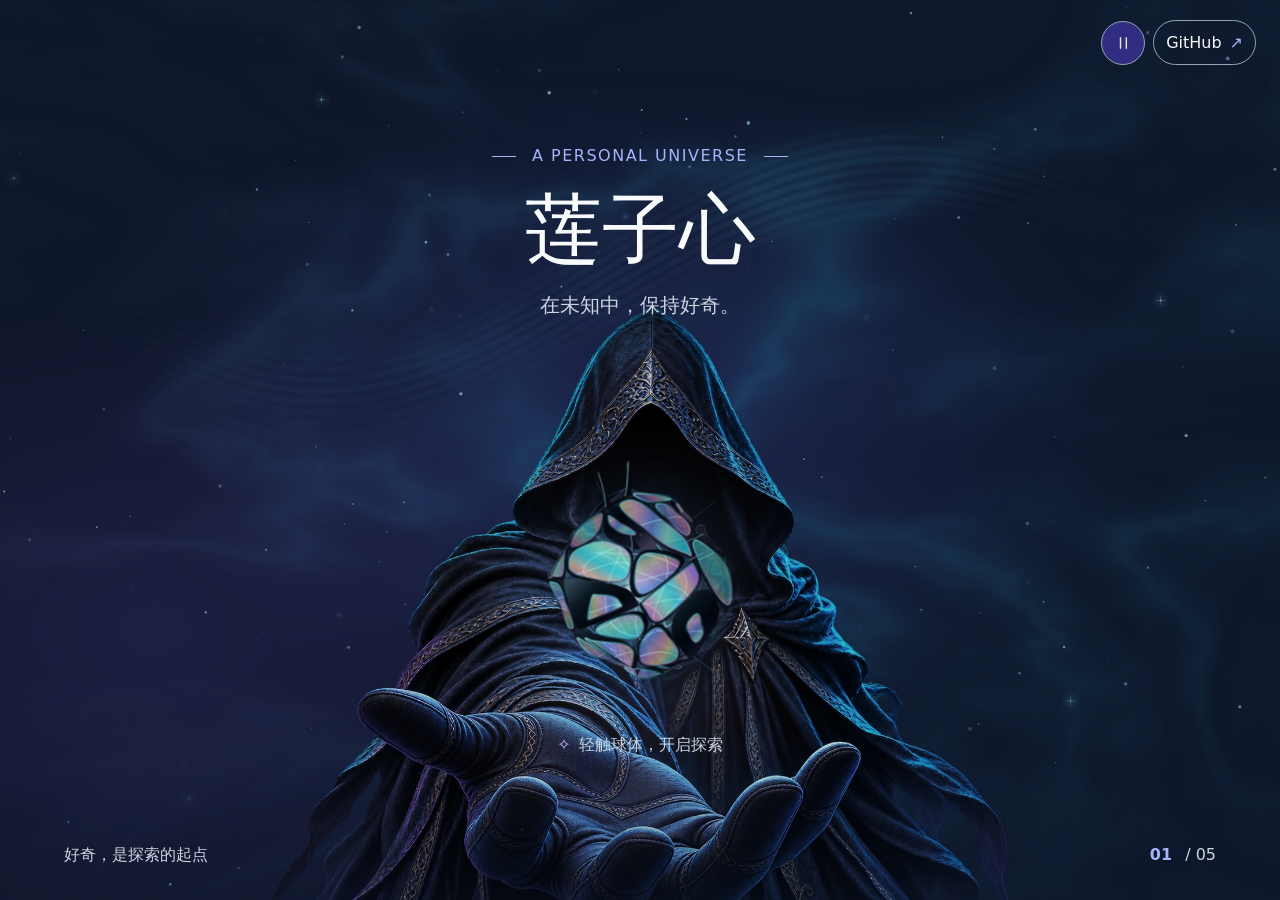
==== commit 7f3604c6: "refactor: make orb the home entry and simplify window navigation" ====
--- a/docs/index.html
+++ b/docs/index.html
@@ -44,7 +44,7 @@
         </nav>
         <p id="orb-hint" class="orb-hint"><span class="hint-mark" aria-hidden="true">✧</span><span class="hint-label">轻触球体，开启探索</span></p>
       </div>
-      <div class="hero-footer"><span class="coordinate">好奇，是探索的起点</span><a class="scroll-cue" href="#about"><span>走进我的世界</span><span aria-hidden="true">↓</span></a><span class="screen-count" aria-label="共五个章节"><b>01</b> / 05</span></div>
+      <div class="hero-footer"><span class="coordinate">好奇，是探索的起点</span><span class="screen-count" aria-label="共五个章节"><b>01</b> / 05</span></div>
     </section>
     <section id="about" class="screen content-screen" aria-labelledby="about-title">
       <div class="section-shell">
@@ -124,14 +124,14 @@
     </section>
   </main>
   <div class="window-backdrop" hidden aria-hidden="true"></div>
-  <dialog id="content-window" class="content-window" aria-labelledby="window-title">
+  <dialog id="content-window" class="content-window" aria-labelledby="window-title" aria-describedby="window-help">
+    <p id="window-help" class="sr-only">使用左右方向键切换栏目，按 Esc 返回星空。</p>
     <div class="window-toolbar">
       <h2 id="window-title" class="sr-only">探索我的世界</h2>
       <nav class="window-tabs" aria-label="切换内容窗口"><a href="#about">关于我</a><a href="#blog">博客</a><a href="#interests">兴趣爱好</a><a href="#journey">经历</a></nav>
       <button class="window-close" type="button" aria-label="关闭窗口，返回主页" title="关闭窗口 · Esc"><svg viewBox="0 0 24 24" aria-hidden="true"><path d="m6 6 12 12M18 6 6 18" /></svg></button>
     </div>
     <div class="window-pages"></div>
-    <div class="window-footer"><button type="button" data-page-step="-1" aria-label="上一个栏目">← 上一页</button><a href="#home">返回星空</a><button type="button" data-page-step="1" aria-label="下一个栏目">下一页 →</button></div>
   </dialog>
   <noscript><p class="noscript-note">球体交互需要 JavaScript。你仍可使用顶部导航与分页圆点浏览全部内容。</p></noscript>
 </body>
--- a/docs/assets/home.css
+++ b/docs/assets/home.css
@@ -143,11 +143,10 @@
 .orb-hint { position: absolute; top: calc(50% + var(--orb-size)/2 + 8px); left: 50%; transform: translateX(-50%); white-space: nowrap; color: var(--sys-color-on-surface-variant); font-size: 1rem; line-height: 1.5; }
 .hint-mark { margin-right: 8px; color: var(--sys-color-secondary); }
 .is-open .orb-hint { visibility: hidden; }
-.hero-footer { position: absolute; bottom: 32px; left: var(--page-gutter); right: var(--page-gutter); z-index: 5; display: grid; grid-template-columns: 1fr auto 1fr; align-items: center; gap: 16px; }
+.hero-footer { position: absolute; bottom: 32px; left: var(--page-gutter); right: var(--page-gutter); z-index: 5; display: grid; grid-template-columns: 1fr auto; align-items: center; gap: 16px; }
 .coordinate, .screen-count { font-size: 1rem; color: var(--sys-color-on-surface-variant); }
 .screen-count { justify-self: end; font-variant-numeric: tabular-nums; }
 .screen-count b { font-weight: 600; color: var(--sys-color-primary); margin-right: 8px; }
-.scroll-cue { display: inline-flex; align-items: center; gap: 16px; min-height: 48px; padding: 12px 24px; border-radius: var(--radius-full); background: var(--sys-color-primary); color: var(--sys-color-on-primary); font-size: 1rem; font-weight: 600; text-decoration: none; }
 .motion-running .figure-layer { animation: robe-breathe 10s ease-in-out infinite alternate; }
 .motion-running .palm-light { animation: palm-breathe 6s ease-in-out infinite alternate; }
 @keyframes robe-breathe { to { scale: 1.006; } }
@@ -288,7 +287,6 @@
   .orb-hint { top: calc(50% + var(--orb-size)/2 + 8px); }
   .coordinate { display: none; }
   .hero-footer { display: flex; flex-wrap: wrap; justify-content: space-between; bottom: 24px; gap: 12px; }
-  .scroll-cue { justify-self: start; padding: 12px 16px; gap: 8px; }
   .content-screen { padding: 48px var(--page-gutter); align-items: flex-start; }
   .section-note { display: none; }
   .section-heading { margin-bottom: 16px; }
@@ -327,7 +325,7 @@
   .palm-light { left: 63%; }
   .hero:has(.is-open) .hero-copy { visibility: hidden; }
 }
-/* Compact navigation floats above the same universe on every route. */
+/* The home scene stays open; column navigation lives inside its content window. */
 :root { --header-min-height: 72px; }
 .site-header {
   inset: 12px auto auto 50%; transform: translateX(-50%);
@@ -348,17 +346,20 @@
 .window-layout main { height: 100svh; }
 .window-layout .hero { height: 100svh; min-height: 0; }
 .window-layout .universe { position: fixed; }
-.window-layout .hero-copy { top: max(calc(var(--header-height) + 48px), 16%); }
-.window-layout .page-dots { z-index: 10; }
+.window-layout .site-header { display: none; }
+.home-actions { position: fixed; top: 20px; right: 24px; z-index: 20; }
+.in-content .home-actions { visibility: hidden; }
+.window-layout .hero-copy { top: 16%; }
+.window-layout .page-dots { display: none; }
 .scene, .hero-copy, .orb-system, .hero-footer { transition: opacity 240ms ease-out; }
 .in-content .scene { opacity: .28; }
 .in-content .hero-copy, .in-content .orb-system, .in-content .hero-footer { opacity: 0; pointer-events: none; }
 .window-backdrop { position: fixed; inset: 0; z-index: 25; background: rgb(3 8 17 / .18); }
 .window-backdrop[hidden] { display: none; }
 .content-window {
-  position: fixed; inset: calc(var(--header-height) + 28px) 0 24px; margin: 0 auto;
+  position: fixed; inset: 24px 0; margin: 0 auto;
   width: min(1180px, calc(100% - 112px)); max-width: none; max-height: none;
-  height: calc(100svh - var(--header-height) - 52px);
+  height: calc(100svh - 48px);
   padding: 0; border: 1px solid var(--sys-color-outline); border-radius: 24px;
   color: var(--sys-color-on-surface); background: rgb(15 23 42 / .94);
   backdrop-filter: blur(12px); box-shadow: 0 24px 80px rgb(0 0 0 / .4); z-index: 30;
@@ -379,17 +380,13 @@
 .window-pages .panel-copy { padding: 32px; }
 .window-pages .content-panel { animation: none; }
 .window-pages .section-footer { margin-top: 16px; }
-.window-footer { display: flex; align-items: center; justify-content: space-between; gap: 12px; flex-shrink: 0; border-top: 1px solid var(--sys-color-outline-variant); padding: 8px 20px; font-size: 1rem; }
-.window-footer button { min-height: 44px; padding: 8px 12px; border: 0; border-radius: var(--radius-full); color: var(--sys-color-primary); background: transparent; font-size: 1rem; }
-.window-footer button:disabled { opacity: .4; }
-.window-footer a { display: flex; align-items: center; min-height: 44px; color: var(--sys-color-on-surface-variant); }
 @media (max-width: 899px) {
   :root { --header-min-height: 100px; }
   .site-header { grid-template-columns: 1fr auto; min-height: 100px; gap: 0 12px; padding: 6px 12px; border-radius: 20px; }
   .brand { min-height: 44px; }
   .top-nav { grid-column: 1 / -1; grid-row: 2; justify-content: center; }
   .top-nav a { min-height: 44px; padding: 6px 12px; }
-  .content-window { width: calc(100% - 32px); bottom: 16px; height: calc(100svh - var(--header-height) - 44px); }
+  .content-window { inset-block: 16px; width: calc(100% - 32px); height: calc(100svh - 32px); }
   .window-pages .section-note { display: none; }
   .window-pages .panel-image { height: 360px; }
 }
@@ -397,16 +394,15 @@
   .site-header { width: calc(100% - 24px); top: 8px; }
   .top-nav a { padding: 6px 4px; }
   .github-link { width: 44px; padding: 10px; }
-  .content-window { inset-block: calc(var(--header-height) + 20px) 12px; width: calc(100% - 24px); height: calc(100svh - var(--header-height) - 32px); border-radius: 20px; }
+  .content-window { inset-block: 12px; width: calc(100% - 24px); height: calc(100svh - 24px); border-radius: 20px; }
+  .home-actions { top: 12px; right: 12px; }
   .window-toolbar { padding: 8px; gap: 4px; }
   .window-tabs { gap: 0; }
   .window-tabs a { padding: 8px 10px; }
   .window-pages .content-screen { padding: 20px 12px; }
   .window-pages .panel-copy { padding: 20px; }
   .window-pages .panel-image { height: 320px; }
-  .window-footer { padding: 6px 8px; gap: 4px; }
-  .window-footer button { padding-inline: 8px; }
-  .window-layout .hero-copy { top: calc(var(--header-height) + 44px); }
+  .window-layout .hero-copy { top: max(96px, 14%); }
 }
 
 @media (prefers-reduced-motion: reduce) {
@@ -416,7 +412,7 @@
   .window-layout { overflow: visible; }
   .window-layout main { height: auto; }
   .content-window[open] { position: static; width: 100%; height: auto; display: block; border: 0; box-shadow: none; background: white; color: black; }
-  .window-toolbar, .window-footer, .window-backdrop { display: none; }
+  .window-toolbar, .window-backdrop, .home-actions { display: none; }
   .window-pages { overflow: visible; }
   .site-header, .page-dots, .universe, .scene, .orb-system, .hero-footer, .interest-mobile-picker { display: none; }
   .hero { height: auto; min-height: 0; padding: 48px 24px; }
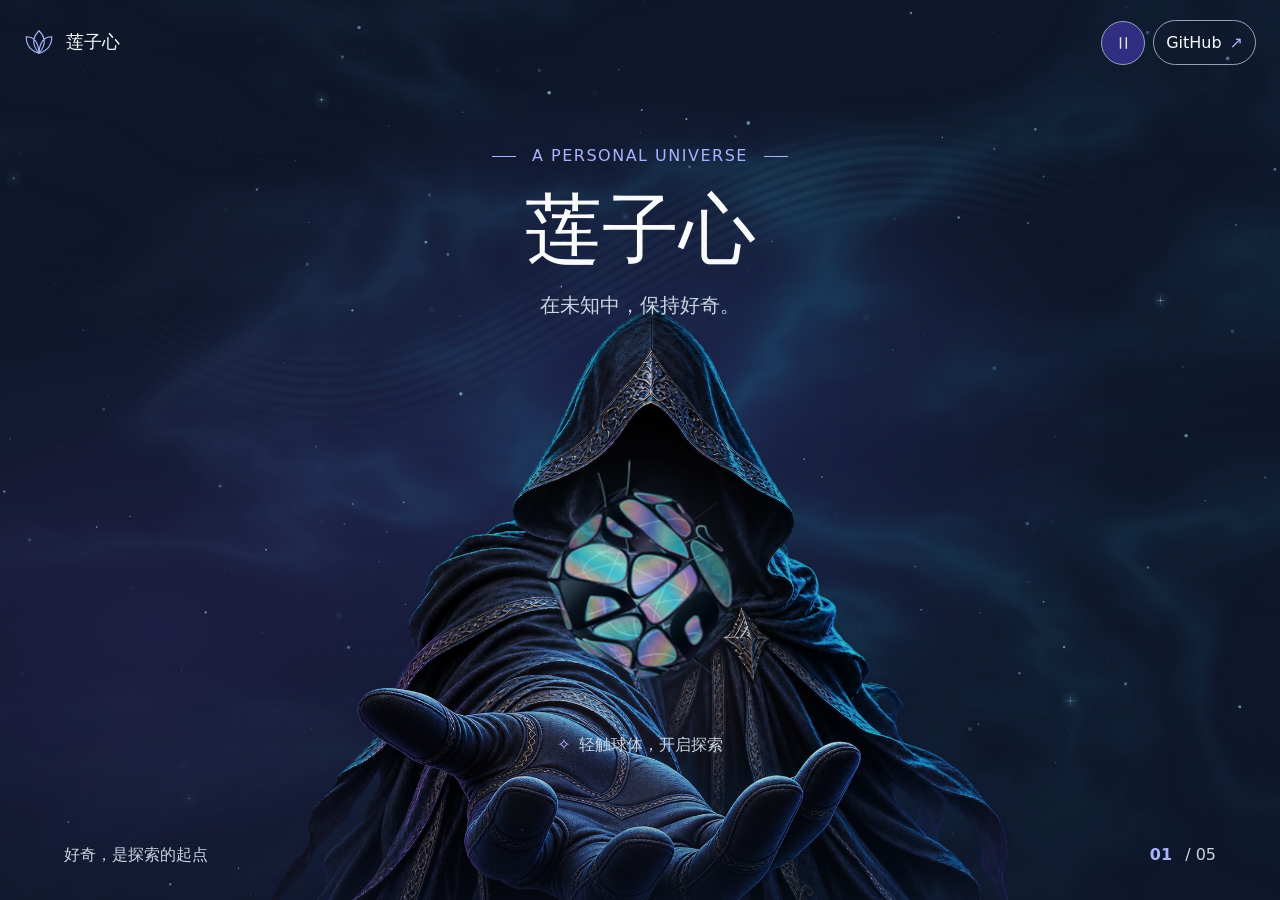
==== commit 917244c7: "feat: preserve lotus logo as reusable brand assets" ====
--- a/docs/index.html
+++ b/docs/index.html
@@ -6,7 +6,7 @@
   <meta name="theme-color" content="#0F172A" />
   <meta name="description" content="莲子心的个人宇宙。记录技术探索、知识整理与成长，在未知中保持好奇。" />
   <title>莲子心 · 个人宇宙</title>
-  <link rel="icon" href="data:image/svg+xml,%3Csvg xmlns='http://www.w3.org/2000/svg' viewBox='0 0 64 64'%3E%3Crect rx='16' width='64' height='64' fill='%230F172A'/%3E%3Cpath d='M32 10Q10 30 32 52Q54 30 32 10ZM32 52Q7 44 7 23Q31 23 32 52ZM32 52Q57 44 57 23Q33 23 32 52Z' fill='none' stroke='%23A5B4FC' stroke-width='2'/%3E%3C/svg%3E" />
+  <link rel="icon" type="image/svg+xml" href="./assets/brand/lianzixin-favicon.svg" />
   <link rel="stylesheet" href="./assets/material-theme.css" />
   <link rel="stylesheet" href="./assets/home.css" />
   <script src="./assets/orb.js" defer></script>
@@ -16,7 +16,7 @@
 <body>
   <a class="skip-link" href="#about">跳至个人介绍</a>
   <header class="site-header">
-    <a class="brand" href="#home" aria-label="莲子心，返回首屏"><svg viewBox="0 0 40 40" aria-hidden="true"><path d="M20 5Q6 19 20 35Q34 19 20 5ZM20 35Q3 30 3 13Q19 13 20 35ZM20 35Q37 30 37 13Q21 13 20 35Z" /></svg><span>莲子心<span class="brand-en">LIAN ZI XIN</span></span></a>
+    <a class="brand" href="#home" aria-label="莲子心，返回首屏"><img class="brand-mark" src="./assets/brand/lianzixin-logo.svg" alt="" width="40" height="40" aria-hidden="true" /><span>莲子心<span class="brand-en">LIAN ZI XIN</span></span></a>
     <nav class="top-nav" aria-label="主导航"><a href="#about">关于我</a><a href="#blog">博客</a><a href="#interests">兴趣爱好</a><a href="#journey">经历</a></nav>
     <div class="header-actions">
       <button id="motion-toggle" class="motion-toggle" type="button" aria-pressed="true" aria-label="关闭动效"><svg viewBox="0 0 24 24" aria-hidden="true"><path d="m9 5 10 7-10 7Z" /><path class="pause-bars" d="M9 5v14M16 5v14" /></svg><span class="motion-label">关闭动效</span></button>
--- a/docs/assets/home.css
+++ b/docs/assets/home.css
@@ -47,7 +47,7 @@
   color: var(--sys-color-on-surface); font-size: 1.125rem; font-weight: 600;
   line-height: 1.4; text-decoration: none; border-radius: var(--radius-sm);
 }
-.brand svg { width: 36px; fill: none; stroke: var(--sys-color-primary); stroke-width: 1.5; }
+.brand-mark { width: 36px; height: auto; }
 .brand-en { display: block; margin-top: 4px; font-size: 1rem; font-weight: 400; letter-spacing: 1px; color: var(--sys-color-on-surface-variant); }
 .top-nav { display: flex; justify-content: center; min-width: 0; gap: 8px; }
 .top-nav a {
@@ -264,7 +264,7 @@
   :root { --page-gutter: 16px; --orb-size: 232px; --orb-y: 66%; }
   .site-header { gap: 8px; }
   .brand { font-size: 1.125rem; gap: 8px; }
-  .brand svg { width: 32px; }
+  .brand-mark { width: 32px; }
   .top-nav { gap: 0; }
   .top-nav a { padding: 12px 4px; }
   .github-link { padding: 12px; }
@@ -335,7 +335,7 @@
   box-shadow: 0 8px 32px rgb(0 0 0 / .14); z-index: 40;
 }
 .brand-en { display: none; }
-.brand svg { width: 30px; }
+.brand-mark { width: 30px; }
 .top-nav { gap: 4px; }
 .top-nav a { padding: 8px 12px; white-space: nowrap; }
 .motion-label { display: none; }
@@ -347,8 +347,9 @@
 .window-layout .hero { height: 100svh; min-height: 0; }
 .window-layout .universe { position: fixed; }
 .window-layout .site-header { display: none; }
+.home-brand { position: fixed; top: 20px; left: 24px; z-index: 20; min-height: 44px; }
 .home-actions { position: fixed; top: 20px; right: 24px; z-index: 20; }
-.in-content .home-actions { visibility: hidden; }
+.in-content .home-brand, .in-content .home-actions { visibility: hidden; }
 .window-layout .hero-copy { top: 16%; }
 .window-layout .page-dots { display: none; }
 .scene, .hero-copy, .orb-system, .hero-footer { transition: opacity 240ms ease-out; }
@@ -396,6 +397,7 @@
   .github-link { width: 44px; padding: 10px; }
   .content-window { inset-block: 12px; width: calc(100% - 24px); height: calc(100svh - 24px); border-radius: 20px; }
   .home-actions { top: 12px; right: 12px; }
+  .home-brand { top: 12px; left: 16px; }
   .window-toolbar { padding: 8px; gap: 4px; }
   .window-tabs { gap: 0; }
   .window-tabs a { padding: 8px 10px; }
@@ -412,7 +414,7 @@
   .window-layout { overflow: visible; }
   .window-layout main { height: auto; }
   .content-window[open] { position: static; width: 100%; height: auto; display: block; border: 0; box-shadow: none; background: white; color: black; }
-  .window-toolbar, .window-backdrop, .home-actions { display: none; }
+  .window-toolbar, .window-backdrop, .home-brand, .home-actions { display: none; }
   .window-pages { overflow: visible; }
   .site-header, .page-dots, .universe, .scene, .orb-system, .hero-footer, .interest-mobile-picker { display: none; }
   .hero { height: auto; min-height: 0; padding: 48px 24px; }
